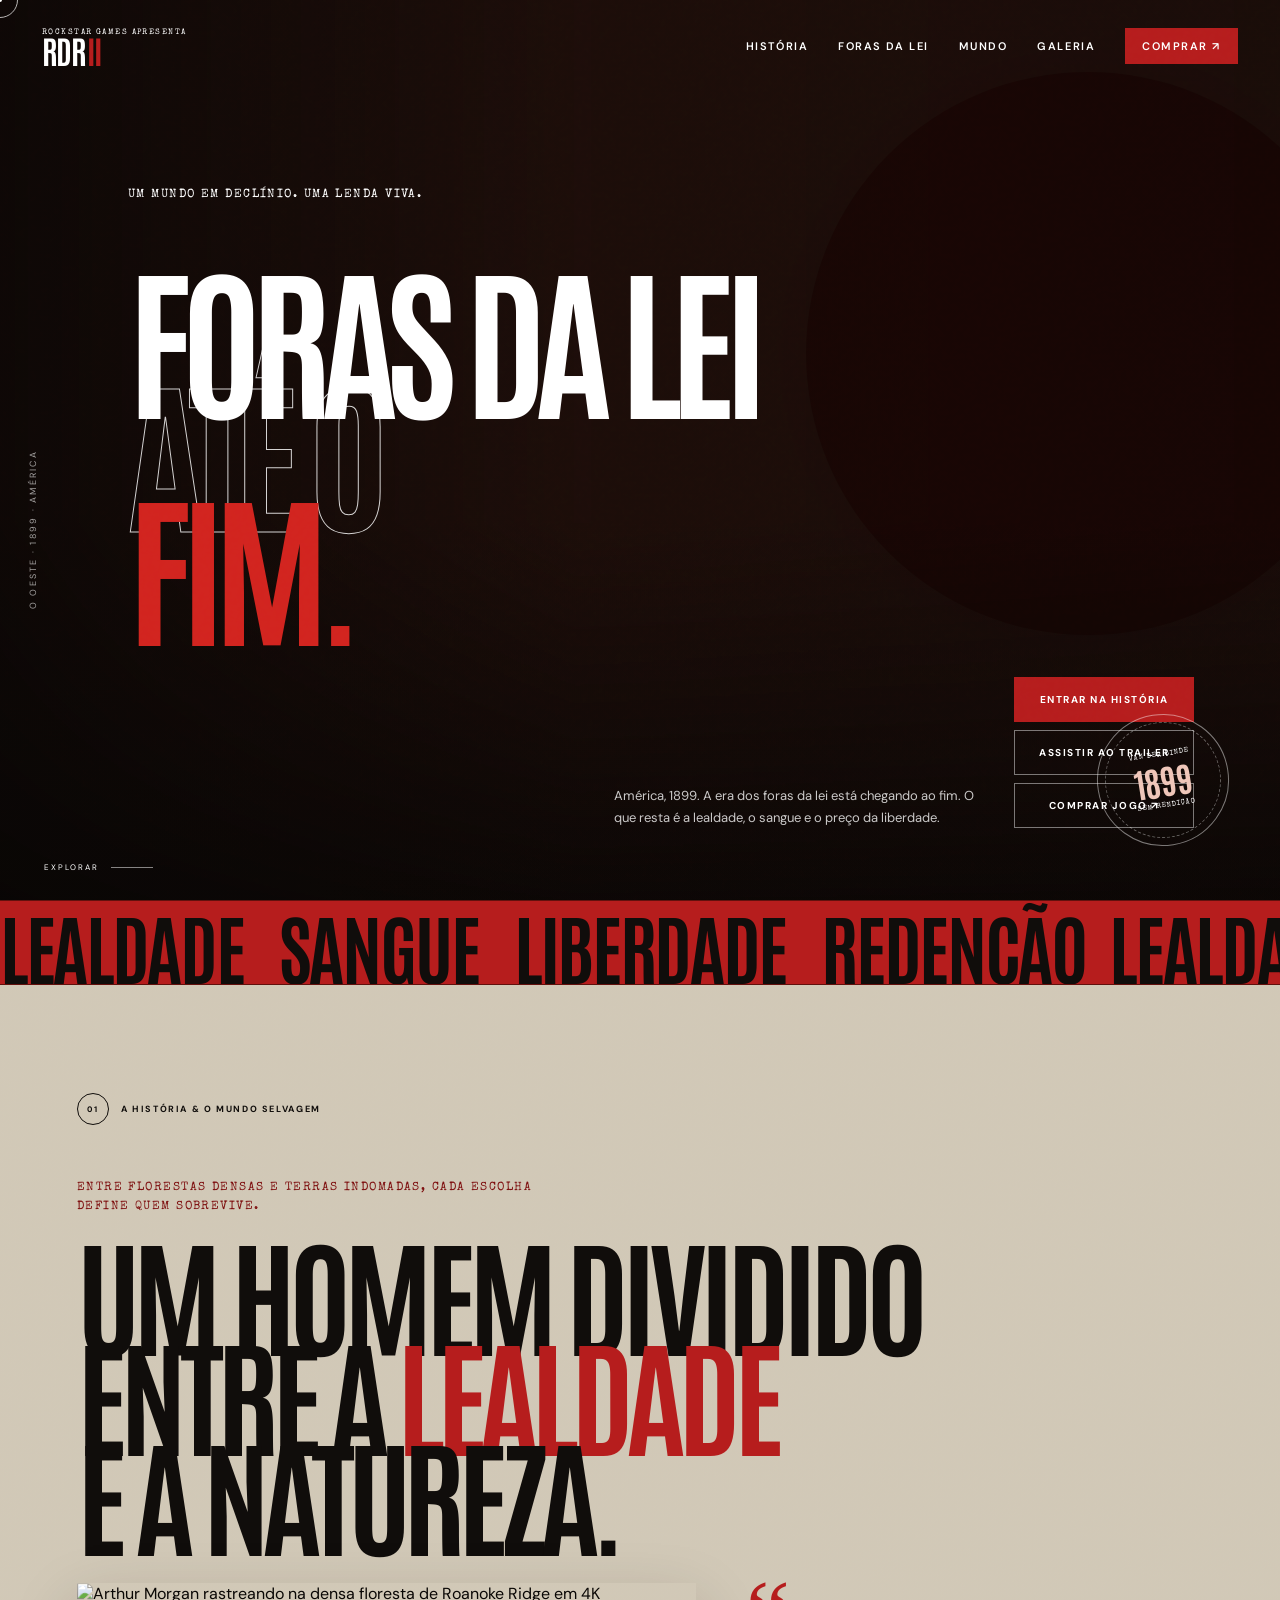
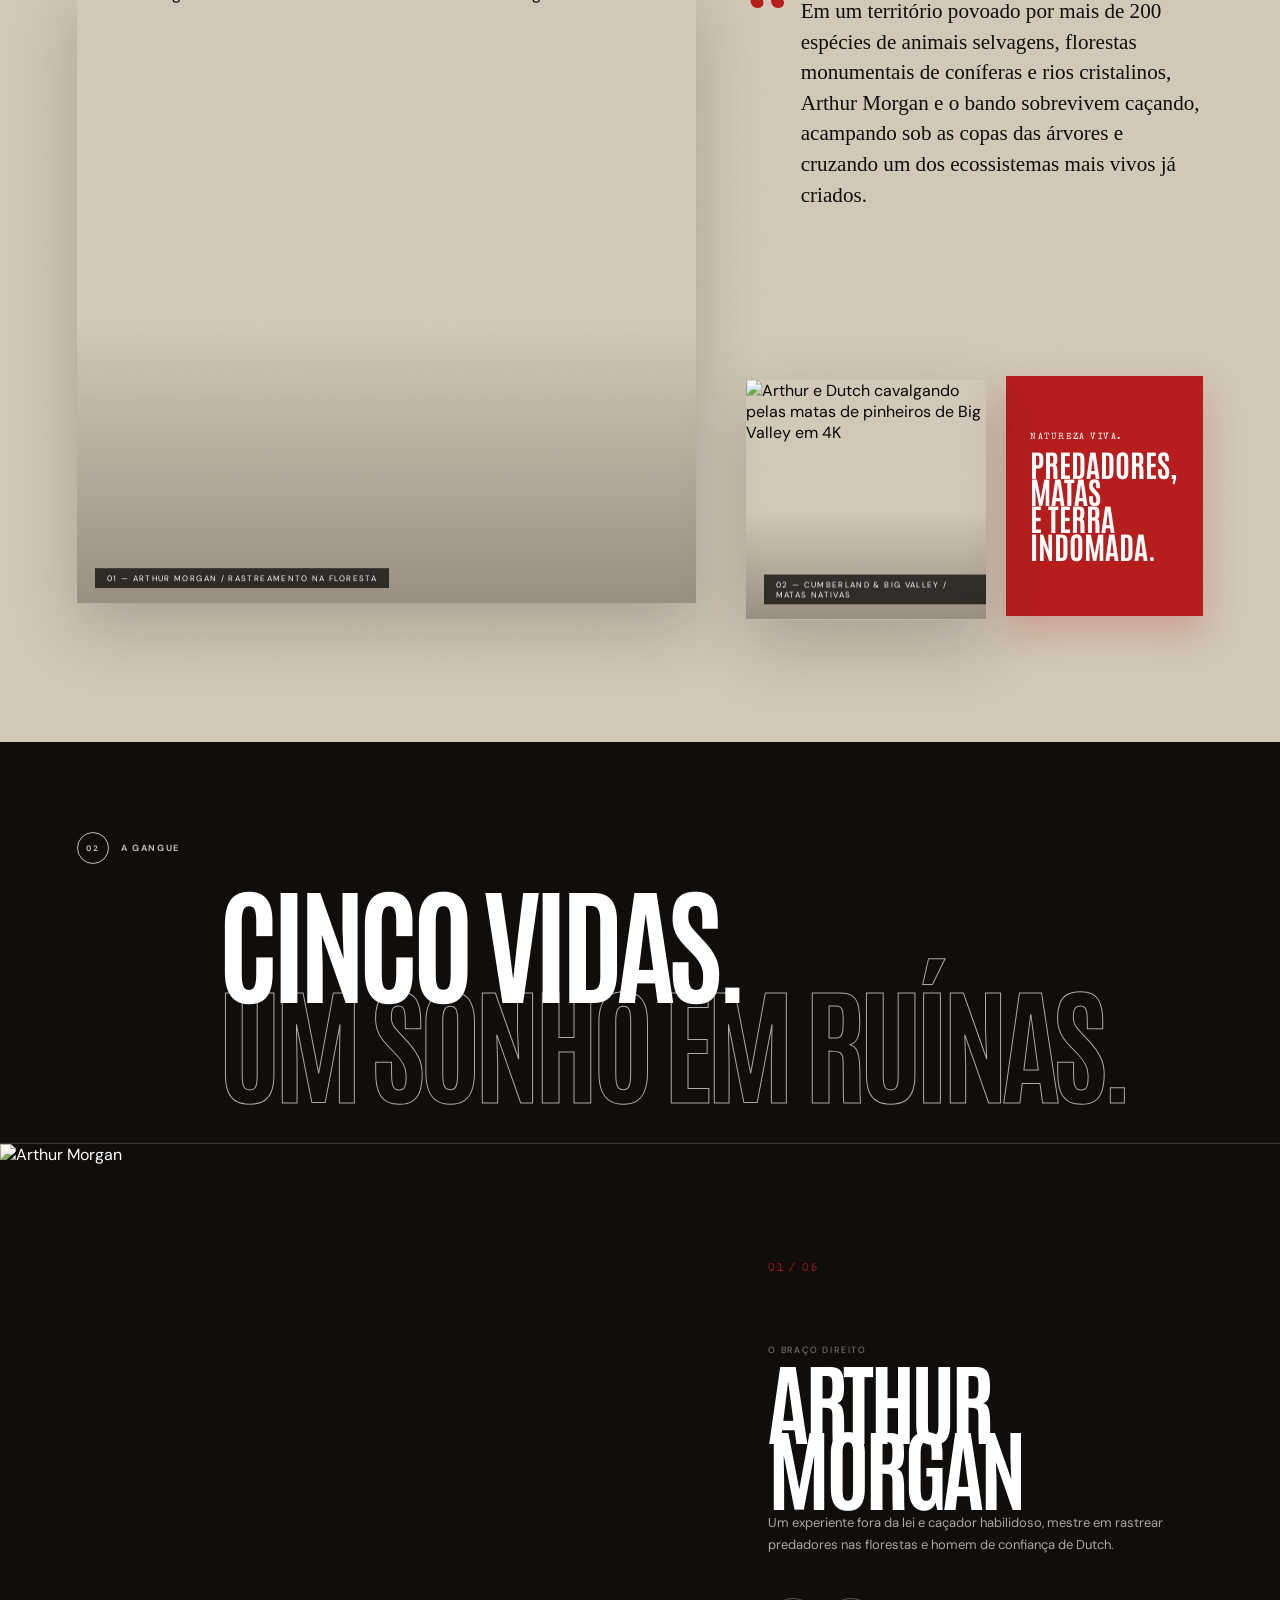
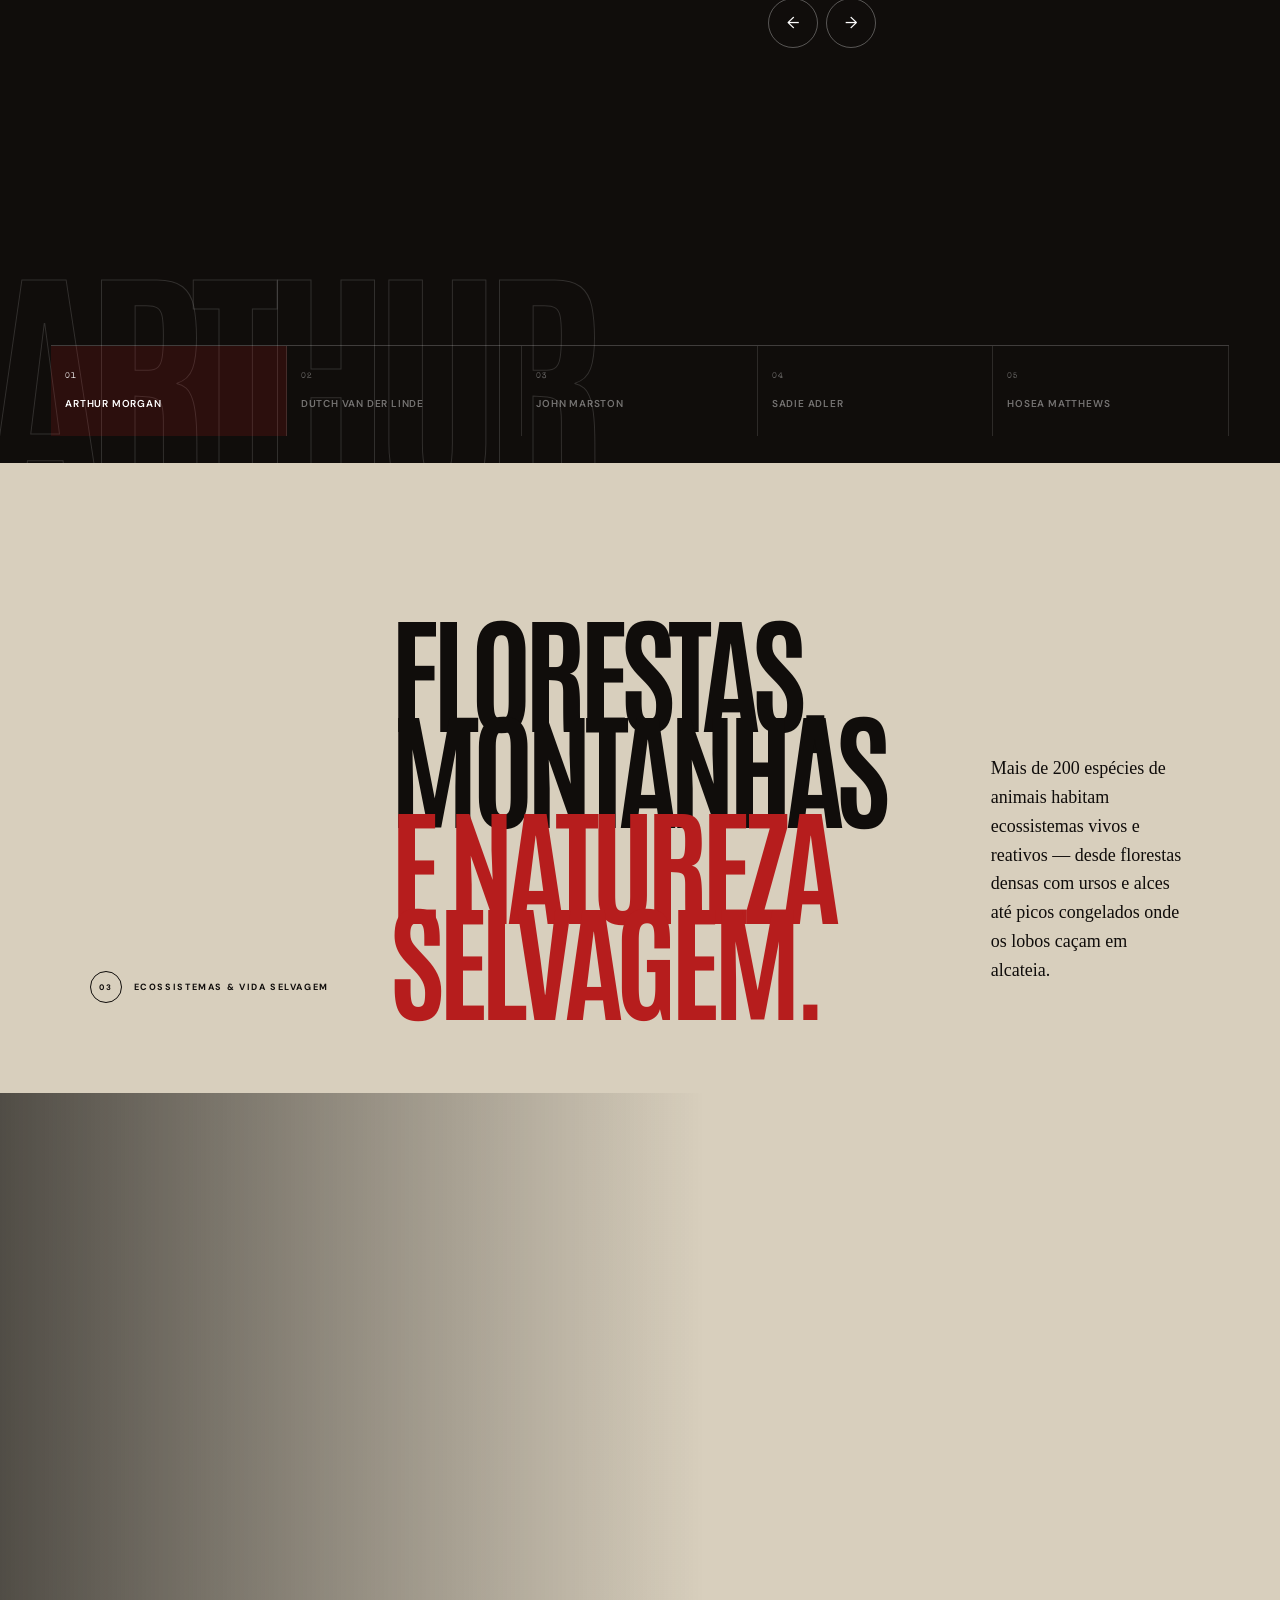
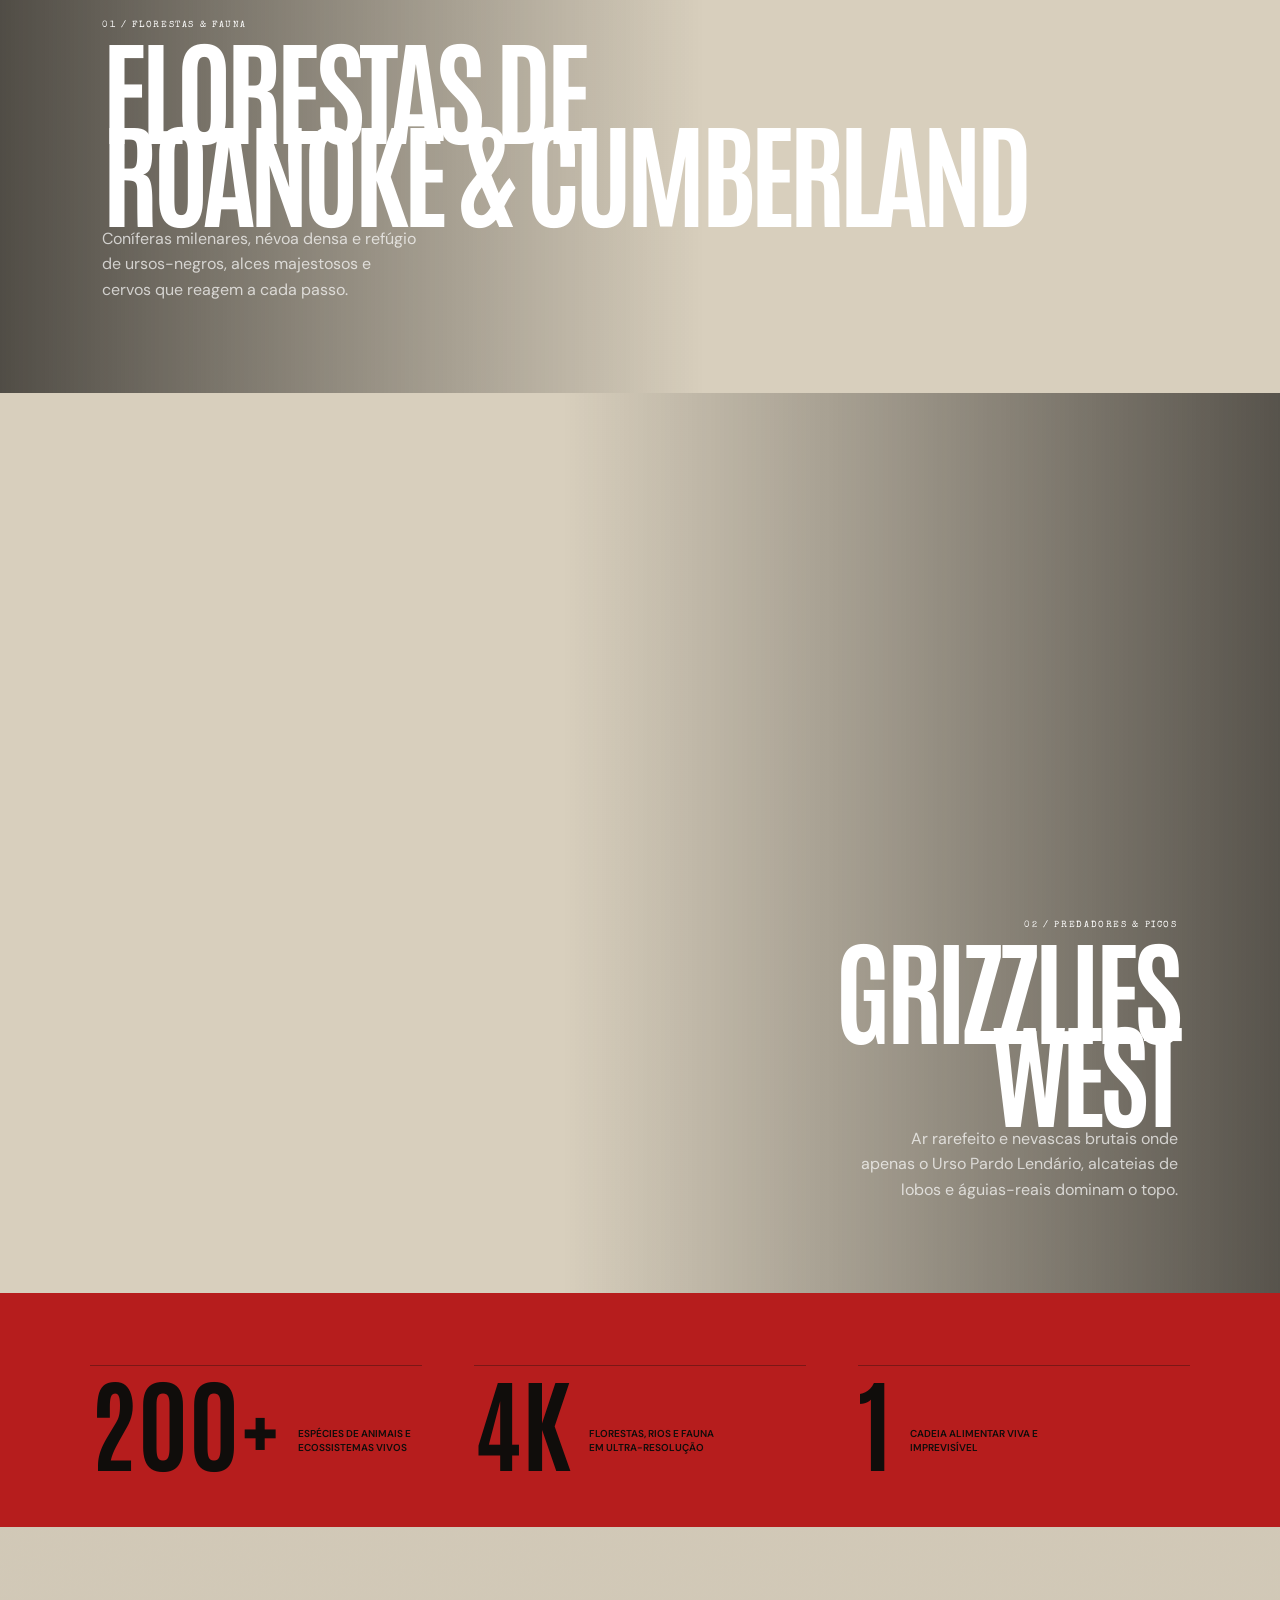
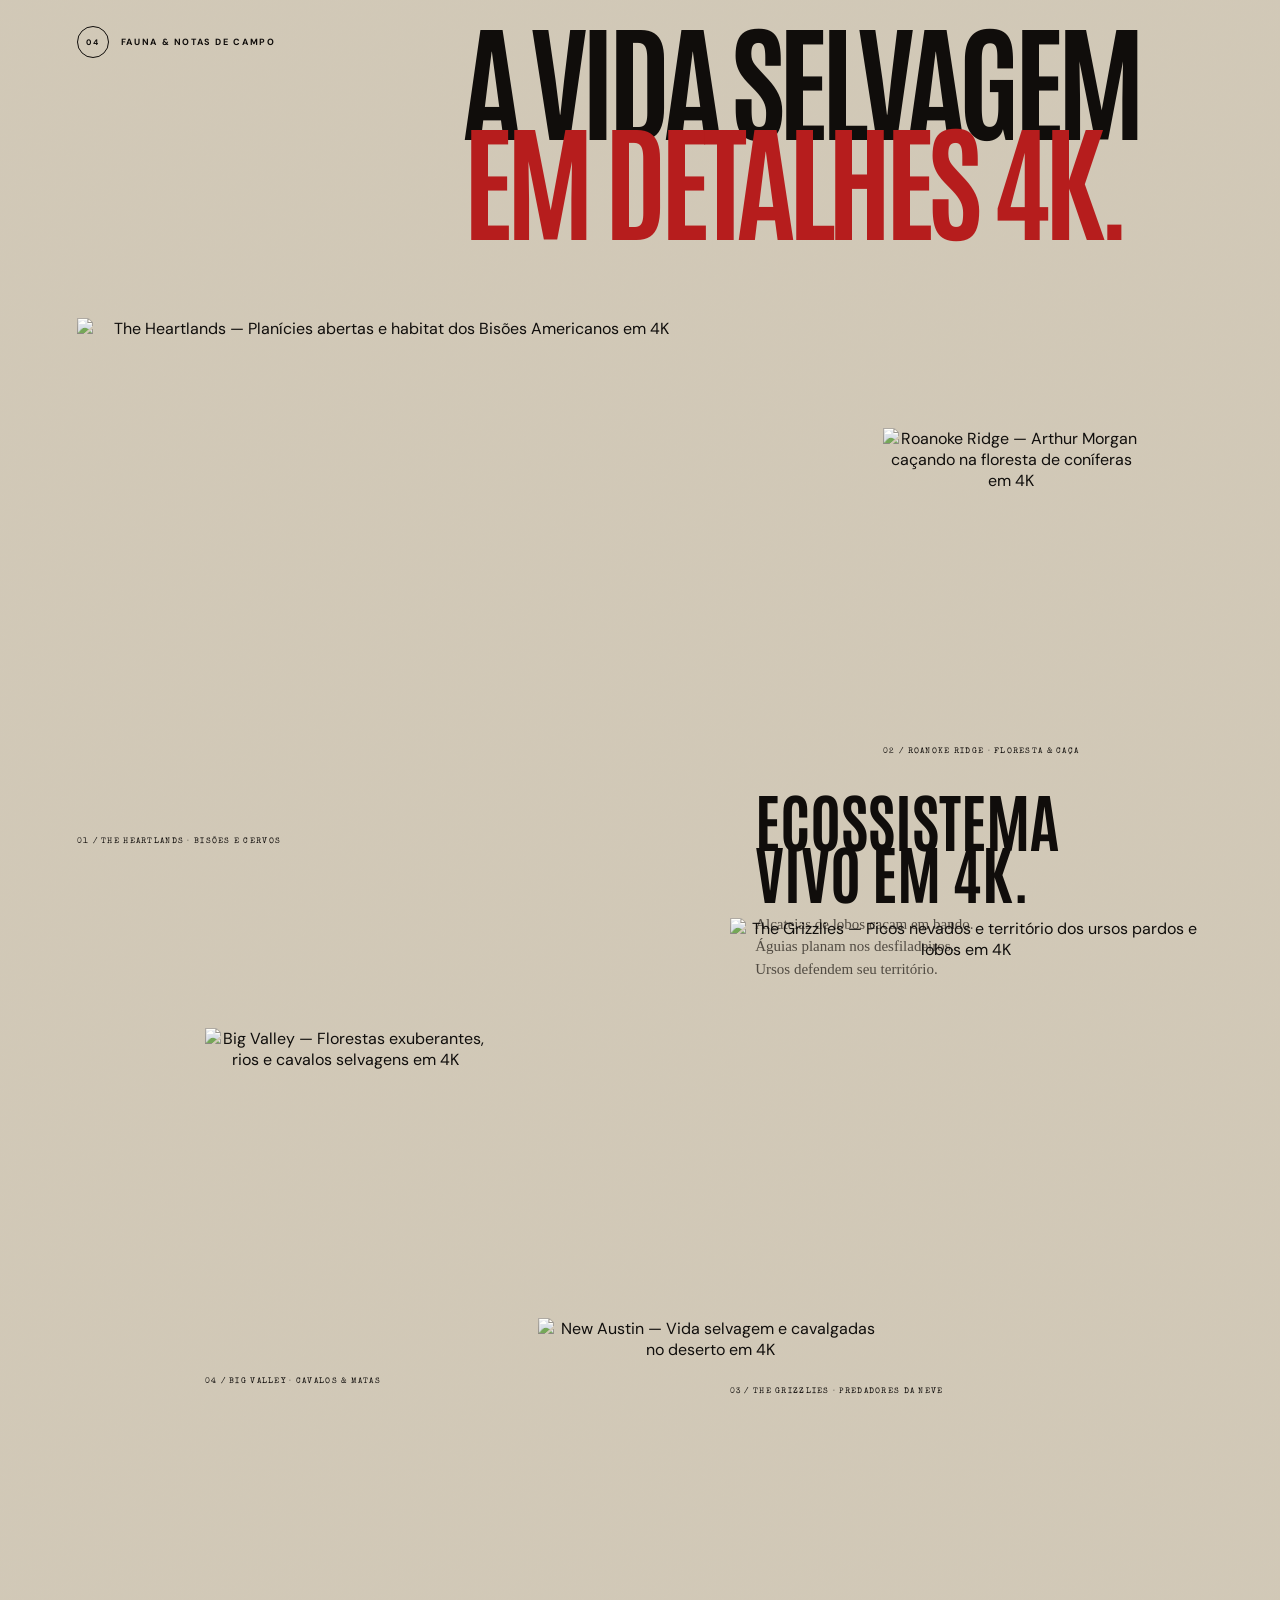
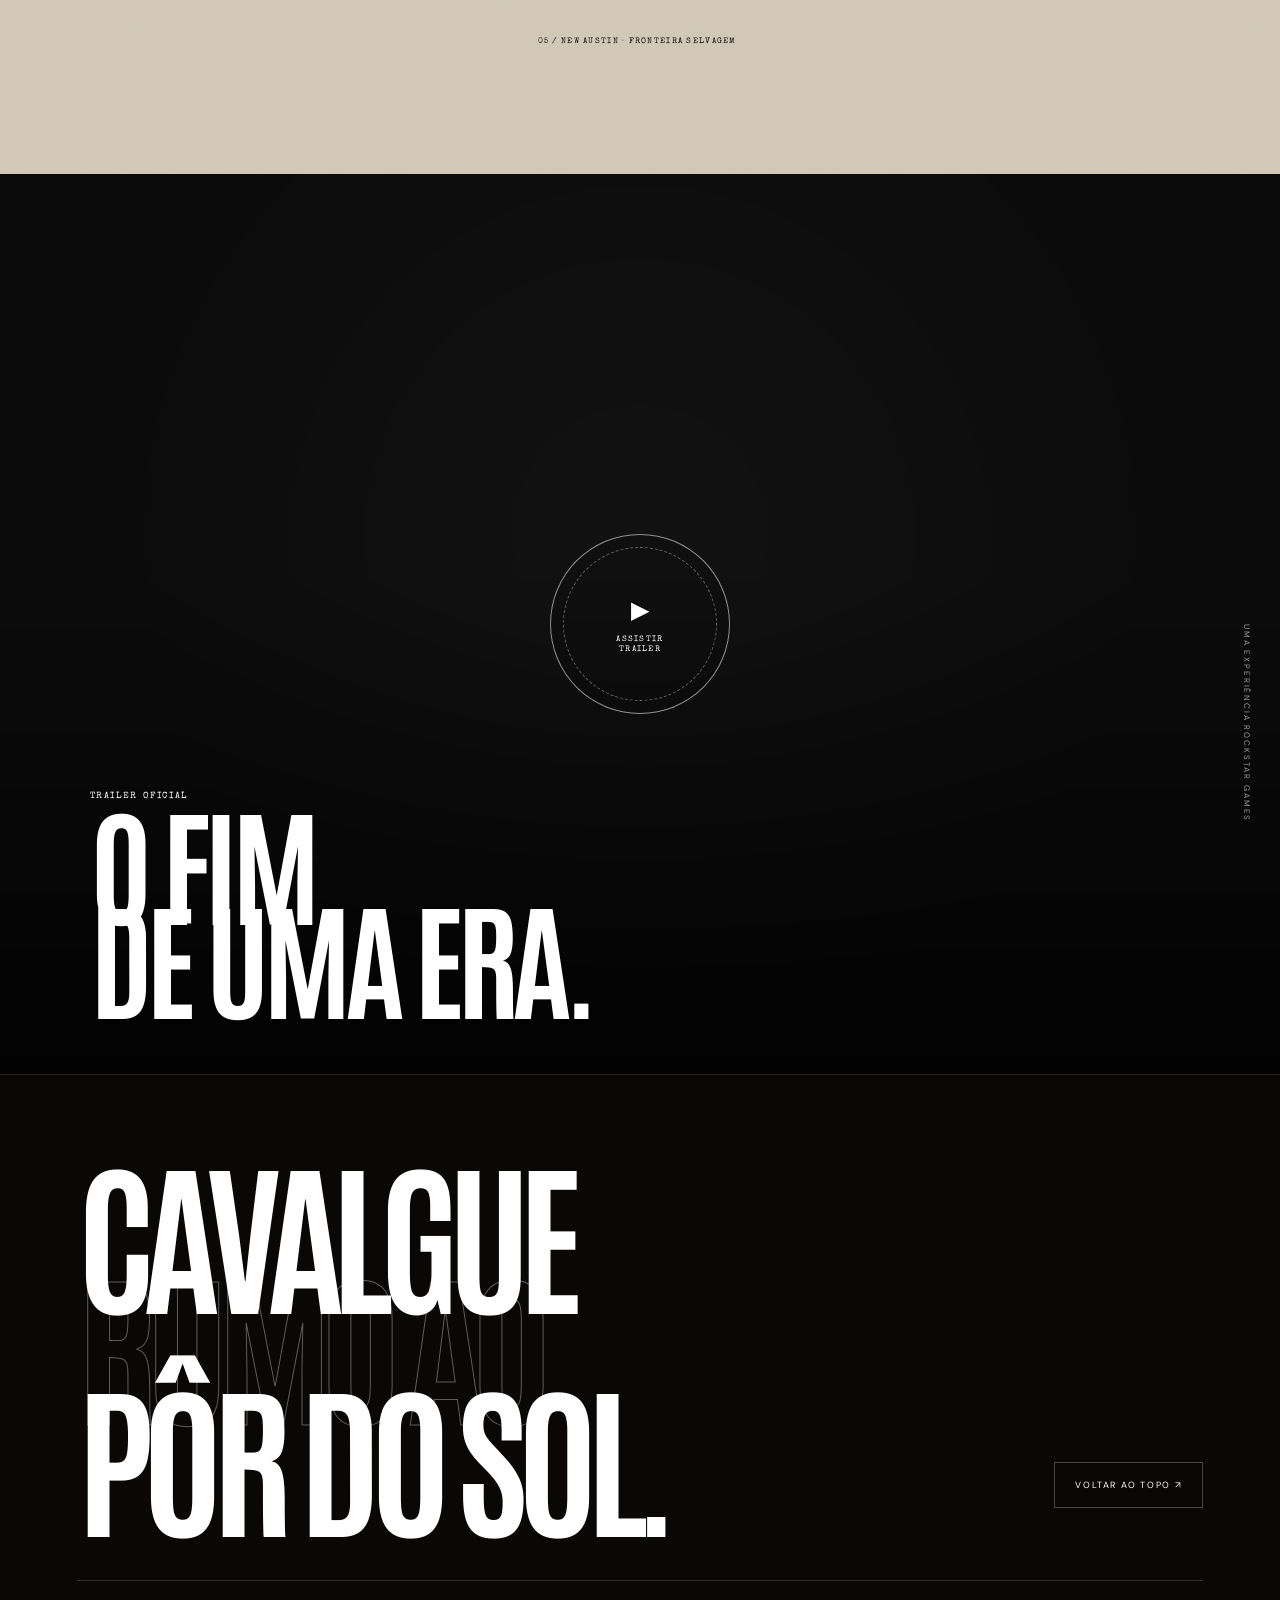
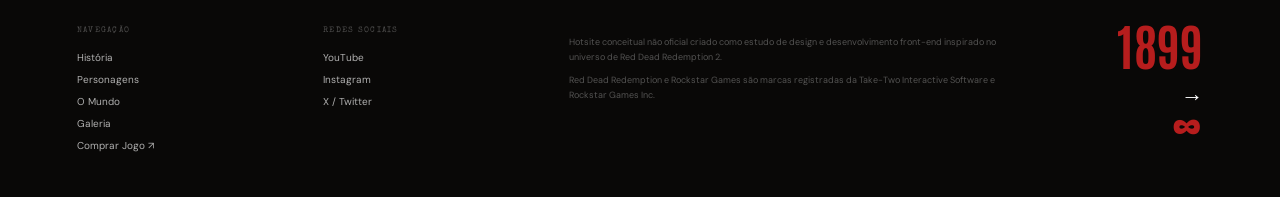
==== index.html @ e884ec9a "Adiciona site RDR2" ====
<!DOCTYPE html>
<html lang="pt-BR">
<head>
  <meta charset="UTF-8" />
  <meta name="viewport" content="width=device-width, initial-scale=1.0" />
  <meta name="theme-color" content="#100d0b" />
  <meta name="description" content="Experiência digital cinematográfica inspirada no universo épico de Red Dead Redemption 2." />
  <title>Red Dead Redemption II — Os Últimos Foras da Lei</title>
  <link rel="preconnect" href="https://fonts.googleapis.com">
  <link rel="preconnect" href="https://fonts.gstatic.com" crossorigin>
  <link href="https://fonts.googleapis.com/css2?family=Antonio:wght@400;500;600;700&family=DM+Sans:wght@400;500;600&family=Special+Elite&display=swap" rel="stylesheet">
  <link rel="stylesheet" href="style.css" />
</head>
<body>
  <div class="page-noise" aria-hidden="true"></div>
  <div class="cursor cursor--outer" aria-hidden="true"></div>
  <div class="cursor cursor--inner" aria-hidden="true"></div>

  <header class="site-header" id="top">
    <a href="#hero" class="brand" aria-label="Red Dead Redemption II">
      <span class="brand__small">ROCKSTAR GAMES APRESENTA</span>
      <strong>RDR<span>II</span></strong>
    </a>

    <nav class="site-nav" aria-label="Navegação principal">
      <a href="#story">História</a>
      <a href="#characters">Foras da Lei</a>
      <a href="#world">Mundo</a>
      <a href="#gallery">Galeria</a>
      <a href="comprar.html" target="_blank" rel="noopener noreferrer" class="nav-buy">Comprar ↗</a>
    </nav>

    <button class="menu-toggle" aria-label="Abrir menu" aria-expanded="false">
      <span></span><span></span>
    </button>
  </header>

  <main>
    <section class="hero" id="hero">
      <div class="hero__visual parallax-media" data-speed="0.12">
        <img src="https://static.wikia.nocookie.net/reddeadredemption/images/9/9c/Rdr2_rdr2_3840x2160.jpg/revision/latest" alt="Arthur Morgan a cavalo ao pôr do sol no horizonte do Oeste" />
      </div>
      <div class="hero__shade"></div>
      <div class="hero__sun" aria-hidden="true"></div>

      <div class="hero__index vertical-copy">O OESTE · 1899 · AMÉRICA</div>

      <div class="hero__content">
        <div class="eyebrow reveal">Um mundo em declínio. Uma lenda viva.</div>
        <h1 class="hero__title" aria-label="Foras da lei até o fim">
          <span class="reveal reveal-delay-1">FORAS DA LEI</span>
          <span class="outline reveal reveal-delay-2">ATÉ O</span>
          <span class="red reveal reveal-delay-3">FIM.</span>
        </h1>
        <div class="hero__bottom reveal reveal-delay-4">
          <p>América, 1899. A era dos foras da lei está chegando ao fim. O que resta é a lealdade, o sangue e o preço da liberdade.</p>
          <div class="hero__actions">
            <a class="btn btn--primary magnetic" href="#story"><span>Entrar na história</span></a>
            <button class="btn btn--ghost magnetic" data-open-trailer><span>Assistir ao trailer</span></button>
            <a class="btn btn--ghost magnetic" href="comprar.html" target="_blank" rel="noopener noreferrer"><span>Comprar jogo ↗</span></a>
          </div>
        </div>
      </div>

      <div class="hero__stamp" aria-hidden="true">
        <span>VAN DER LINDE</span>
        <strong>1899</strong>
        <span>SEM RENDIÇÃO</span>
      </div>

      <a href="#story" class="scroll-cue" aria-label="Rolar para a história">
        <span>EXPLORAR</span><i></i>
      </a>
    </section>

    <section class="manifesto">
      <div class="marquee" aria-hidden="true">
        <div class="marquee__track">
          <span>LEALDADE &nbsp; SANGUE &nbsp; LIBERDADE &nbsp; REDENÇÃO &nbsp;</span>
          <span>LEALDADE &nbsp; SANGUE &nbsp; LIBERDADE &nbsp; REDENÇÃO &nbsp;</span>
        </div>
      </div>
    </section>

    <section class="story section-paper" id="story">
      <div class="section-mark reveal">
        <span>01</span>
        <p>A HISTÓRIA & O MUNDO SELVAGEM</p>
      </div>

      <div class="story__intro">
        <p class="kicker reveal">Entre florestas densas e terras indomadas, cada escolha define quem sobrevive.</p>
        <h2 class="display reveal">UM HOMEM DIVIDIDO<br>ENTRE A <em>LEALDADE</em><br>E A NATUREZA.</h2>
      </div>

      <div class="story__grid">
        <figure class="story__image story__image--main reveal parallax-media" data-speed="0.04">
          <img src="https://static.wikia.nocookie.net/reddeadredemption/images/b/b1/RDR_2_First_Look_6.jpg/revision/latest" alt="Arthur Morgan rastreando na densa floresta de Roanoke Ridge em 4K" />
          <figcaption>01 — Arthur Morgan / Rastreamento na Floresta</figcaption>
        </figure>

        <div class="story__details">
          <div class="story__copy reveal">
            <span class="quote-mark">“</span>
            <p>Em um território povoado por mais de 200 espécies de animais selvagens, florestas monumentais de coníferas e rios cristalinos, Arthur Morgan e o bando sobrevivem caçando, acampando sob as copas das árvores e cruzando um dos ecossistemas mais vivos já criados.</p>
          </div>

          <div class="story__secondary-row">
            <figure class="story__image story__image--secondary reveal parallax-media" data-speed="-0.03">
              <img src="https://static.wikia.nocookie.net/reddeadredemption/images/8/89/RDR_2_First_Look_29.jpg/revision/latest" alt="Arthur e Dutch cavalgando pelas matas de pinheiros de Big Valley em 4K" />
              <figcaption>02 — Cumberland & Big Valley / Matas Nativas</figcaption>
            </figure>

            <div class="story__pullquote reveal">
              <span>NATUREZA VIVA.</span>
              <strong>PREDADORES, MATAS<br>E TERRA INDOMADA.</strong>
            </div>
          </div>
        </div>
      </div>
    </section>

    <section class="characters" id="characters">
      <div class="characters__head">
        <div class="section-mark section-mark--dark reveal">
          <span>02</span><p>A GANGUE</p>
        </div>
        <h2 class="display display--light reveal">CINCO VIDAS.<br><span>UM SONHO EM RUÍNAS.</span></h2>
      </div>

      <div class="character-stage">
        <div class="character-stage__image-wrap">
          <img class="character-stage__image" id="characterImage" src="https://preview.redd.it/arthur-morgan-a-great-man-v0-6tqoe6we3c7f1.jpeg?auto=webp&s=49299ceebd0dd8a818bf974b7951dc3eda45442b" alt="Arthur Morgan" />
          <div class="character-stage__wash"></div>
          <span class="character-stage__ghost" id="characterGhost">ARTHUR</span>
        </div>

        <div class="character-stage__info">
          <span class="character-stage__number" id="characterNumber">01 / 05</span>
          <p class="character-stage__role" id="characterRole">O BRAÇO DIREITO</p>
          <h3 id="characterName">Arthur<br>Morgan</h3>
          <p id="characterDescription">Um experiente fora da lei e caçador habilidoso, mestre em rastrear predadores nas florestas e homem de confiança de Dutch.</p>
          <div class="character-stage__controls">
            <button class="round-control" id="charPrev" aria-label="Personagem anterior">←</button>
            <button class="round-control" id="charNext" aria-label="Próximo personagem">→</button>
          </div>
        </div>

        <div class="character-list" role="tablist" aria-label="Personagens da gangue">
          <button class="active" data-character="0"><span>01</span> Arthur Morgan</button>
          <button data-character="1"><span>02</span> Dutch van der Linde</button>
          <button data-character="2"><span>03</span> John Marston</button>
          <button data-character="3"><span>04</span> Sadie Adler</button>
          <button data-character="4"><span>05</span> Hosea Matthews</button>
        </div>
      </div>
    </section>

    <section class="world" id="world">
      <div class="world__intro">
        <div class="section-mark reveal"><span>03</span><p>ECOSSISTEMAS & VIDA SELVAGEM</p></div>
        <h2 class="world__title reveal">FLORESTAS, MONTANHAS<br><span>E NATUREZA SELVAGEM.</span></h2>
        <p class="world__lead reveal">Mais de 200 espécies de animais habitam ecossistemas vivos e reativos — desde florestas densas com ursos e alces até picos congelados onde os lobos caçam em alcateia.</p>
      </div>

      <article class="world-panel world-panel--forest">
        <div class="world-panel__media parallax-media" data-speed="0.06">
          <img src="https://static.wikia.nocookie.net/reddeadredemption/images/2/2e/Roanoke_Ridge_Panoramic_View.jpg/revision/latest" alt="Vista panorâmica da floresta densa de Roanoke Ridge em 4K" />
        </div>
        <div class="world-panel__copy reveal">
          <span>01 / FLORESTAS & FAUNA</span>
          <h3>Florestas de<br>Roanoke & Cumberland</h3>
          <p>Coníferas milenares, névoa densa e refúgio de ursos-negros, alces majestosos e cervos que reagem a cada passo.</p>
        </div>
      </article>

      <article class="world-panel world-panel--desert">
        <div class="world-panel__media parallax-media" data-speed="0.08">
          <img src="https://static.wikia.nocookie.net/reddeadredemption/images/f/fc/RDR_2_October_26_Delay_Screenshot_4.jpg/revision/latest" alt="Arthur Morgan nas montanhas congeladas de Grizzlies West em 4K" />
        </div>
        <div class="world-panel__copy world-panel__copy--right reveal">
          <span>02 / PREDADORES & PICOS</span>
          <h3>Grizzlies<br>West</h3>
          <p>Ar rarefeito e nevascas brutais onde apenas o Urso Pardo Lendário, alcateias de lobos e águias-reais dominam o topo.</p>
        </div>
      </article>

      <div class="world-stats">
        <div class="reveal"><strong>200+</strong><span>Espécies de animais e ecossistemas vivos</span></div>
        <div class="reveal"><strong>4K</strong><span>Florestas, rios e fauna em ultra-resolução</span></div>
        <div class="reveal"><strong>1</strong><span>Cadeia alimentar viva e imprevisível</span></div>
      </div>
    </section>

    <section class="gallery section-paper" id="gallery">
      <div class="gallery__head">
        <div class="section-mark reveal"><span>04</span><p>FAUNA & NOTAS DE CAMPO</p></div>
        <h2 class="display reveal">A VIDA SELVAGEM<br><em>EM DETALHES 4K.</em></h2>
      </div>

      <div class="editorial-gallery">
        <button class="gallery-shot shot-a reveal" data-gallery="0">
          <img src="https://static.wikia.nocookie.net/reddeadredemption/images/3/36/RDR_2_October_26_Delay_Screenshot_1.jpg/revision/latest" alt="The Heartlands — Planícies abertas e habitat dos Bisões Americanos em 4K">
          <span>01 / THE HEARTLANDS · BISÕES E CERVOS</span>
        </button>
        <button class="gallery-shot shot-b reveal" data-gallery="1">
          <img src="https://static.wikia.nocookie.net/reddeadredemption/images/b/b1/RDR_2_First_Look_6.jpg/revision/latest" alt="Roanoke Ridge — Arthur Morgan caçando na floresta de coníferas em 4K">
          <span>02 / ROANOKE RIDGE · FLORESTA & CAÇA</span>
        </button>
        <div class="gallery-note reveal">
          <strong>ECOSSISTEMA<br>VIVO EM 4K.</strong>
          <p>Alcateias de lobos caçam em bando.<br>Águias planam nos desfiladeiros.<br>Ursos defendem seu território.</p>
        </div>
        <button class="gallery-shot shot-c reveal" data-gallery="2">
          <img src="https://static.wikia.nocookie.net/reddeadredemption/images/f/fc/RDR_2_October_26_Delay_Screenshot_4.jpg/revision/latest" alt="The Grizzlies — Picos nevados e território dos ursos pardos e lobos em 4K">
          <span>03 / THE GRIZZLIES · PREDADORES DA NEVE</span>
        </button>
        <button class="gallery-shot shot-d reveal" data-gallery="3">
          <img src="https://static.wikia.nocookie.net/reddeadredemption/images/8/89/RDR_2_First_Look_29.jpg/revision/latest" alt="Big Valley — Florestas exuberantes, rios e cavalos selvagens em 4K">
          <span>04 / BIG VALLEY · CAVALOS & MATAS</span>
        </button>
        <button class="gallery-shot shot-e reveal" data-gallery="4">
          <img src="https://static.wikia.nocookie.net/reddeadredemption/images/3/3b/RDR_2_First_Look_8.jpg/revision/latest" alt="New Austin — Vida selvagem e cavalgadas no deserto em 4K">
          <span>05 / NEW AUSTIN · FRONTEIRA SELVAGEM</span>
        </button>
      </div>
    </section>

    <section class="trailer" id="trailer">
      <img class="trailer__bg parallax-media" data-speed="0.08" src="https://media.rockstargames.com/rockstargames-newsite/uploads/f924a7858cf5bbf0cb990f252a2fa8efb7919bec.jpg" alt="Gangue Van der Linde cavalgando junta ao pôr do sol" />
      <div class="trailer__overlay"></div>
      <div class="trailer__copy reveal">
        <span>TRAILER OFICIAL</span>
        <h2>O FIM<br>DE UMA ERA.</h2>
      </div>
      <button class="play-button magnetic" data-open-trailer aria-label="Reproduzir trailer oficial">
        <span class="play-button__icon">▶</span>
        <span class="play-button__text">ASSISTIR<br>TRAILER</span>
      </button>
      <div class="trailer__edge-text">UMA EXPERIÊNCIA ROCKSTAR GAMES</div>
    </section>
  </main>

  <footer class="footer">
    <div class="footer__top">
      <h2>CAVALGUE<br><span>RUMO AO</span><br>PÔR DO SOL.</h2>
      <a href="#hero" class="back-top magnetic">VOLTAR AO TOPO ↗</a>
    </div>

    <div class="footer__bottom">
      <div>
        <span class="footer__label">NAVEGAÇÃO</span>
        <a href="#story">História</a>
        <a href="#characters">Personagens</a>
        <a href="#world">O Mundo</a>
        <a href="#gallery">Galeria</a>
        <a href="comprar.html" target="_blank" rel="noopener noreferrer">Comprar Jogo ↗</a>
      </div>
      <div>
        <span class="footer__label">REDES SOCIAIS</span>
        <a href="https://www.youtube.com/rockstargames" target="_blank" rel="noopener noreferrer">YouTube</a>
        <a href="https://www.instagram.com/rockstargames" target="_blank" rel="noopener noreferrer">Instagram</a>
        <a href="https://twitter.com/rockstargames" target="_blank" rel="noopener noreferrer">X / Twitter</a>
      </div>
      <div class="footer__legal">
        <p>Hotsite conceitual não oficial criado como estudo de design e desenvolvimento front-end inspirado no universo de Red Dead Redemption 2.</p>
        <p>Red Dead Redemption e Rockstar Games são marcas registradas da Take-Two Interactive Software e Rockstar Games Inc.</p>
      </div>
      <div class="footer__year">1899<br><span>→</span><br>∞</div>
    </div>
  </footer>

  <div class="lightbox" id="lightbox" aria-hidden="true">
    <button class="modal-close" data-close-lightbox aria-label="Fechar galeria">×</button>
    <button class="lightbox__nav lightbox__nav--prev" data-lightbox-prev aria-label="Imagem anterior">←</button>
    <figure>
      <img id="lightboxImage" src="" alt="">
      <figcaption id="lightboxCaption"></figcaption>
    </figure>
    <button class="lightbox__nav lightbox__nav--next" data-lightbox-next aria-label="Próxima imagem">→</button>
  </div>

  <div class="video-modal" id="videoModal" aria-hidden="true">
    <button class="modal-close" data-close-trailer aria-label="Fechar trailer">×</button>
    <div class="video-modal__frame">
      <iframe
        id="trailerFrame"
        src=""
        title="Trailer oficial de Red Dead Redemption 2"
        allow="accelerometer; autoplay; clipboard-write; encrypted-media; gyroscope; picture-in-picture"
        allowfullscreen></iframe>
    </div>
  </div>

  <script src="script.js"></script>
</body>
</html>
---- style.css ----
/* =========================================================
   RED DEAD REDEMPTION II — CONCEPT HOTSITE
   Pure CSS / editorial western art direction
   ========================================================= */

:root {
  --ink: #100d0b;
  --ink-soft: #1b1714;
  --paper: #d8cfbd;
  --paper-dark: #b9ae98;
  --red: #b61d1d;
  --red-dark: #7f1111;
  --cream: #efe7d6;
  --muted: #877f72;
  --line: rgba(16, 13, 11, .22);
  --line-light: rgba(255,255,255,.18);
  --display: "Antonio", Impact, sans-serif;
  --body: "DM Sans", Arial, sans-serif;
  --typewriter: "Special Elite", monospace;
  --ease: cubic-bezier(.2,.75,.2,1);
  --header-h: 92px;
}

* { box-sizing: border-box; }

html {
  scroll-behavior: smooth;
  background: var(--ink);
}

body {
  margin: 0;
  color: var(--ink);
  font-family: var(--body);
  background: var(--ink);
  overflow-x: hidden;
  cursor: none;
}

body.modal-open { overflow: hidden; }

a, button { cursor: none; }

img {
  display: block;
  width: 100%;
  height: 100%;
  object-fit: cover;
}

button, input, select {
  font: inherit;
}

button {
  border: 0;
  color: inherit;
}

::selection {
  color: var(--cream);
  background: var(--red);
}

.page-noise {
  position: fixed;
  inset: 0;
  z-index: 9990;
  opacity: .075;
  pointer-events: none;
  background-image:
    url("data:image/svg+xml,%3Csvg viewBox='0 0 180 180' xmlns='http://www.w3.org/2000/svg'%3E%3Cfilter id='n'%3E%3CfeTurbulence type='fractalNoise' baseFrequency='.9' numOctaves='4' stitchTiles='stitch'/%3E%3C/filter%3E%3Crect width='100%25' height='100%25' filter='url(%23n)' opacity='.55'/%3E%3C/svg%3E");
  mix-blend-mode: soft-light;
}

.cursor {
  position: fixed;
  top: 0;
  left: 0;
  pointer-events: none;
  z-index: 10000;
  border-radius: 50%;
  transform: translate(-50%, -50%);
}
.cursor--outer {
  width: 36px;
  height: 36px;
  border: 1px solid rgba(255,255,255,.7);
  transition: width .25s, height .25s, background .25s, border-color .25s;
}
.cursor--inner {
  width: 4px;
  height: 4px;
  background: #fff;
}
.cursor--outer.is-hovering {
  width: 58px;
  height: 58px;
  border-color: var(--red);
  background: rgba(182,29,29,.12);
}

.site-header {
  position: fixed;
  inset: 0 0 auto 0;
  z-index: 100;
  height: var(--header-h);
  padding: 22px 42px;
  display: flex;
  align-items: center;
  justify-content: space-between;
  color: white;
  transition: background .4s, height .4s, padding .4s, transform .4s;
}
.site-header.is-scrolled {
  height: 72px;
  padding-top: 14px;
  padding-bottom: 14px;
  background: rgba(15,12,10,.88);
  backdrop-filter: blur(14px);
  border-bottom: 1px solid rgba(255,255,255,.09);
}
.site-header.is-hidden { transform: translateY(-110%); }

.brand {
  color: inherit;
  text-decoration: none;
  display: inline-grid;
  gap: 1px;
  line-height: .85;
}
.brand__small {
  font-family: var(--typewriter);
  font-size: 8px;
  letter-spacing: .18em;
}
.brand strong {
  font-family: var(--display);
  font-size: 32px;
  letter-spacing: -.03em;
}
.brand strong span { color: var(--red); margin-left: 2px; }

.site-nav {
  display: flex;
  align-items: center;
  gap: 30px;
}
.site-nav a {
  position: relative;
  color: inherit;
  text-decoration: none;
  font-size: 11px;
  font-weight: 600;
  letter-spacing: .14em;
  text-transform: uppercase;
}
.site-nav a::after {
  content: "";
  position: absolute;
  left: 0;
  right: 100%;
  bottom: -7px;
  height: 1px;
  background: currentColor;
  transition: right .3s var(--ease);
}
.site-nav a:hover::after { right: 0; }
.site-nav .nav-buy {
  padding: 11px 17px;
  color: white;
  background: var(--red);
}
.site-nav .nav-buy::after { display: none; }

.menu-toggle { display: none; }

.hero {
  position: relative;
  min-height: 100svh;
  color: white;
  overflow: hidden;
  background: #24110c;
}
.hero__visual {
  position: absolute;
  inset: -8%;
}
.hero__visual img {
  filter: sepia(.35) saturate(.85) contrast(1.16);
  transform: scale(1.04);
}
.hero__shade {
  position: absolute;
  inset: 0;
  background:
    linear-gradient(90deg, rgba(8,6,5,.78) 0%, rgba(8,6,5,.25) 45%, rgba(8,6,5,.34) 100%),
    linear-gradient(0deg, rgba(8,6,5,.78) 0%, transparent 42%);
}
.hero__sun {
  position: absolute;
  width: min(44vw, 760px);
  aspect-ratio: 1;
  right: -7vw;
  top: 8vh;
  border-radius: 50%;
  background: rgba(205,48,34,.66);
  mix-blend-mode: multiply;
  box-shadow: 0 0 150px rgba(196, 43, 28, .26);
}
.hero__content {
  position: relative;
  z-index: 3;
  min-height: 100svh;
  padding: 21vh 7vw 8vh 10vw;
  display: flex;
  flex-direction: column;
  justify-content: space-between;
}
.eyebrow,
.kicker {
  font-family: var(--typewriter);
  text-transform: uppercase;
  letter-spacing: .12em;
  font-size: 12px;
}
.hero__title {
  margin: 2vh 0 0;
  width: min-content;
  font-family: var(--display);
  font-size: clamp(96px, 13vw, 235px);
  font-weight: 700;
  line-height: .68;
  letter-spacing: -.065em;
  text-transform: uppercase;
}
.hero__title span { display: block; white-space: nowrap; }
.hero__title .outline {
  color: transparent;
  -webkit-text-stroke: 1px rgba(255,255,255,.82);
  transform: translateX(7vw);
}
.hero__title .red { color: #d2241f; transform: translateX(2.5vw); }
.hero__bottom {
  width: min(650px, 56vw);
  margin-left: 38vw;
  display: flex;
  align-items: end;
  gap: 40px;
}
.hero__bottom p {
  margin: 0;
  max-width: 360px;
  color: rgba(255,255,255,.78);
  line-height: 1.65;
  font-size: 13px;
}
.hero__actions {
  flex-shrink: 0;
  display: flex;
  flex-direction: column;
  gap: 8px;
}
.btn {
  min-width: 180px;
  padding: 15px 19px;
  border: 1px solid rgba(255,255,255,.45);
  background: transparent;
  color: #fff;
  text-decoration: none;
  text-align: center;
  font-size: 10px;
  font-weight: 700;
  letter-spacing: .15em;
  text-transform: uppercase;
  overflow: hidden;
  position: relative;
}
.btn::before {
  content: "";
  position: absolute;
  inset: 0;
  background: white;
  transform: translateY(102%);
  transition: transform .35s var(--ease);
}
.btn:hover::before { transform: translateY(0); }
.btn:hover span { color: var(--ink); position: relative; z-index: 2; }
.btn--primary {
  border-color: var(--red);
  background: var(--red);
}
.btn--primary::before { background: #fff; }
.hero__index {
  position: absolute;
  z-index: 4;
  left: 27px;
  top: 50%;
}
.vertical-copy {
  writing-mode: vertical-rl;
  transform: rotate(180deg);
  font-size: 9px;
  letter-spacing: .25em;
  color: rgba(255,255,255,.62);
}
.hero__stamp {
  position: absolute;
  z-index: 3;
  right: 4vw;
  bottom: 6vh;
  width: 132px;
  aspect-ratio: 1;
  border: 1px solid rgba(255,255,255,.45);
  border-radius: 50%;
  display: grid;
  place-content: center;
  text-align: center;
  transform: rotate(-9deg);
  font-family: var(--typewriter);
}
.hero__stamp::before {
  content:"";
  position:absolute;
  inset: 7px;
  border: 1px dashed rgba(255,255,255,.34);
  border-radius: inherit;
}
.hero__stamp span { font-size: 7px; letter-spacing: .15em; }
.hero__stamp strong { font-family: var(--display); font-size: 34px; color: #efc6b9; }

.scroll-cue {
  position: absolute;
  z-index: 4;
  bottom: 28px;
  left: 44px;
  color: white;
  text-decoration: none;
  display: flex;
  align-items: center;
  gap: 12px;
  font-size: 8px;
  letter-spacing: .25em;
}
.scroll-cue i { width: 42px; height: 1px; background: rgba(255,255,255,.5); position: relative; overflow: hidden; }
.scroll-cue i::after {
  content:"";
  position:absolute;
  inset:0;
  background:white;
  transform:translateX(-100%);
  animation: scrollLine 2s infinite;
}
@keyframes scrollLine { 50%,100% { transform: translateX(100%); } }

.manifesto {
  overflow: hidden;
  padding: 10px 0 4px;
  background: var(--red);
  color: var(--ink);
  border-block: 1px solid #62100d;
}
.marquee__track {
  display: flex;
  width: max-content;
  animation: marquee 24s linear infinite;
}
.marquee span {
  font-family: var(--display);
  font-weight: 700;
  font-size: clamp(48px, 6vw, 100px);
  line-height: .9;
  letter-spacing: -.03em;
  white-space: nowrap;
}
@keyframes marquee { to { transform: translateX(-50%); } }

.section-paper {
  position: relative;
  background:
    linear-gradient(rgba(216,207,189,.965),rgba(216,207,189,.965)),
    url("data:image/svg+xml,%3Csvg xmlns='http://www.w3.org/2000/svg' width='140' height='140'%3E%3Cfilter id='f'%3E%3CfeTurbulence baseFrequency='.85' numOctaves='3'/%3E%3C/filter%3E%3Crect width='100%25' height='100%25' filter='url(%23f)' opacity='.16'/%3E%3C/svg%3E");
}

.section-mark {
  display: flex;
  align-items: center;
  gap: 12px;
  color: var(--ink);
  font-size: 9px;
  font-weight: 700;
  letter-spacing: .18em;
}
.section-mark span {
  display: grid;
  place-content: center;
  width: 32px;
  height: 32px;
  border: 1px solid currentColor;
  border-radius: 50%;
  font-size: 8px;
}
.section-mark p { margin: 0; }
.section-mark--dark { color: rgba(255,255,255,.72); }

.story {
  padding: 12vh 6vw 14vh;
  overflow: hidden;
}
.story__intro {
  margin: 6vh 0 6vh;
  max-width: 1200px;
}
.story__intro .kicker {
  max-width: 480px;
  margin-bottom: 20px;
  line-height: 1.6;
  color: var(--red-dark);
}
.display {
  margin: 25px 0 0;
  font-family: var(--display);
  font-size: clamp(74px, 10vw, 175px);
  line-height: .78;
  letter-spacing: -.055em;
  text-transform: uppercase;
}
.display em { color: var(--red); font-style: normal; }
.display--light { color: white; }
.display--light span {
  color: transparent;
  -webkit-text-stroke: 1px rgba(255,255,255,.65);
}
.story__grid {
  display: grid;
  grid-template-columns: 1.15fr 0.85fr;
  gap: 50px;
  align-items: stretch;
  position: relative;
}
.story__image {
  margin: 0;
  position: relative;
  overflow: hidden;
  box-shadow: 0 25px 60px rgba(32,24,17,.22);
}
.story__image::after {
  content:"";
  position:absolute;
  inset:0;
  background: linear-gradient(0deg, rgba(26,12,7,.3), transparent 45%);
  pointer-events:none;
}
.story__image img {
  width: 100%;
  height: 100%;
  object-fit: cover;
  filter: sepia(.15) saturate(.92) contrast(1.06);
  transition: transform .6s var(--ease);
}
.story__image:hover img {
  transform: scale(1.03);
}
.story__image figcaption {
  position: absolute;
  z-index: 2;
  bottom: 15px;
  left: 18px;
  color: white;
  background: rgba(16, 13, 11, 0.78);
  padding: 5px 12px;
  backdrop-filter: blur(6px);
  font-size: 8px;
  letter-spacing: .17em;
  text-transform: uppercase;
}
.story__image--main {
  min-height: 620px;
  height: 100%;
}
.story__details {
  display: flex;
  flex-direction: column;
  justify-content: space-between;
  gap: 35px;
}
.story__copy {
  position: relative;
  padding-left: 55px;
}
.story__copy .quote-mark {
  position: absolute;
  left: 0;
  top: -30px;
  font-family: Georgia, serif;
  font-size: 100px;
  color: var(--red);
  line-height: 1;
}
.story__copy p {
  margin: 0;
  font-family: Georgia, serif;
  font-size: clamp(18px, 1.65vw, 27px);
  line-height: 1.45;
  color: var(--ink);
}
.story__secondary-row {
  display: grid;
  grid-template-columns: 1.1fr 0.9fr;
  gap: 20px;
  align-items: stretch;
}
.story__image--secondary {
  height: 240px;
}
.story__pullquote {
  padding: 22px 24px;
  background: var(--red);
  color: #fff;
  display: flex;
  flex-direction: column;
  justify-content: center;
  box-shadow: 0 15px 35px rgba(182, 29, 29, .25);
}
.story__pullquote span { font: 9px var(--typewriter); letter-spacing:.16em; }
.story__pullquote strong {
  display:block;
  margin-top:8px;
  font:700 clamp(24px,2.4vw,42px)/.88 var(--display);
}

.characters {
  position: relative;
  padding: 10vh 0 0;
  color: white;
  background: var(--ink);
}
.characters__head {
  padding: 0 6vw 6vh;
}
.characters__head .display {
  margin-left: 11vw;
}
.character-stage {
  position: relative;
  min-height: 920px;
  overflow: hidden;
  border-top: 1px solid var(--line-light);
}
.character-stage__image-wrap {
  position:absolute;
  inset:0 38% 0 0;
  overflow:hidden;
}
.character-stage__image {
  filter: grayscale(.2) sepia(.3) contrast(1.1);
  transition: opacity .45s var(--ease), transform .9s var(--ease), filter .5s;
}
.character-stage__image.is-changing {
  opacity:.15;
  transform:scale(1.06);
  filter:grayscale(1) contrast(1.3);
}
.character-stage__wash {
  position:absolute;
  inset:0;
  background:
    linear-gradient(90deg, transparent 50%, var(--ink) 100%),
    linear-gradient(0deg, var(--ink) 0%, transparent 40%);
}
.character-stage__ghost {
  position:absolute;
  z-index:2;
  left:-1vw;
  bottom:0;
  color:transparent;
  -webkit-text-stroke: 1px rgba(255,255,255,.14);
  font:700 clamp(130px,20vw,330px)/.72 var(--display);
  letter-spacing:-.07em;
}
.character-stage__info {
  position:absolute;
  z-index:4;
  right:6vw;
  top:13%;
  width:34vw;
}
.character-stage__number {
  display:block;
  margin-bottom:70px;
  color:var(--red);
  font:11px var(--typewriter);
  letter-spacing:.16em;
}
.character-stage__role {
  margin:0 0 10px;
  color:rgba(255,255,255,.48);
  font-size:9px;
  letter-spacing:.2em;
}
.character-stage__info h3 {
  margin:0;
  font:700 clamp(70px,7vw,120px)/.74 var(--display);
  text-transform:uppercase;
  letter-spacing:-.05em;
}
.character-stage__info > p:last-of-type {
  max-width:420px;
  color:rgba(255,255,255,.64);
  line-height:1.7;
  font-size:13px;
}
.character-stage__controls {
  margin-top:42px;
  display:flex;
  gap:8px;
}
.round-control {
  width:50px;
  height:50px;
  border:1px solid rgba(255,255,255,.3);
  border-radius:50%;
  background:transparent;
  color:white;
  transition:.3s;
}
.round-control:hover {
  background:white;
  color:var(--ink);
}
.character-list {
  position:absolute;
  z-index:5;
  left:4vw;
  bottom:3vh;
  display:flex;
  width:92vw;
  border-top:1px solid rgba(255,255,255,.2);
}
.character-list button {
  flex:1;
  min-height:90px;
  text-align:left;
  padding:18px 14px;
  color:rgba(255,255,255,.42);
  background:transparent;
  border-right:1px solid rgba(255,255,255,.12);
  font:600 10px var(--body);
  letter-spacing:.08em;
  text-transform:uppercase;
  transition:.3s;
}
.character-list button span {
  display:block;
  margin-bottom:17px;
  color:inherit;
  font:8px var(--typewriter);
}
.character-list button.active,
.character-list button:hover { color:white; }
.character-list button.active { background:rgba(182,29,29,.17); }

.world {
  background: var(--paper);
  overflow: hidden;
}
.world__intro {
  min-height: 70vh;
  padding: 10vh 7vw;
  display:grid;
  grid-template-columns:1fr 2.2fr .8fr;
  align-items:end;
  gap:4vw;
}
.world__title {
  margin:0;
  font:700 clamp(80px,10vw,175px)/.75 var(--display);
  letter-spacing:-.06em;
}
.world__title span { color:var(--red); }
.world__lead {
  margin:0 0 2vh;
  font:18px/1.6 Georgia,serif;
}
.world-panel {
  position:relative;
  min-height:100vh;
  color:white;
  overflow:hidden;
}
.world-panel__media {
  position:absolute;
  inset:-7%;
}
.world-panel__media img {
  filter:sepia(.25) saturate(.85) contrast(1.1);
}
.world-panel::after {
  content:"";
  position:absolute;
  inset:0;
  background:linear-gradient(90deg,rgba(8,7,6,.65),transparent 55%);
}
.world-panel--desert::after {
  background:linear-gradient(-90deg,rgba(8,7,6,.62),transparent 56%);
}
.world-panel__copy {
  position:absolute;
  z-index:3;
  left:8vw;
  bottom:10vh;
}
.world-panel__copy--right {
  left:auto;
  right:8vw;
  text-align:right;
}
.world-panel__copy span {
  font:9px var(--typewriter);
  letter-spacing:.18em;
}
.world-panel__copy h3 {
  margin:13px 0 15px;
  font:700 clamp(75px,9vw,155px)/.72 var(--display);
  letter-spacing:-.05em;
  text-transform:uppercase;
}
.world-panel__copy p {
  width:320px;
  max-width:100%;
  margin:0;
  color:rgba(255,255,255,.7);
  line-height:1.6;
}
.world-panel__copy--right p { margin-left:auto; }
.world-stats {
  padding:8vh 7vw;
  display:grid;
  grid-template-columns:repeat(3,1fr);
  gap:4vw;
  background:var(--red);
  color:var(--ink);
}
.world-stats div {
  display:flex;
  align-items:end;
  gap:18px;
  border-top:1px solid rgba(16,13,11,.35);
  padding-top:18px;
}
.world-stats strong {
  font:700 clamp(60px,8vw,140px)/.7 var(--display);
}
.world-stats span {
  max-width:130px;
  font-size:10px;
  font-weight:600;
  line-height:1.4;
  text-transform:uppercase;
}

.gallery { padding: 11vh 6vw 14vh; overflow:hidden; }
.gallery__head {
  display:flex;
  align-items:flex-start;
  justify-content:space-between;
}
.gallery__head .display {
  margin:0 5vw 0 0;
}
.editorial-gallery {
  position:relative;
  min-height:1350px;
  margin-top:8vh;
}
.gallery-shot {
  position:absolute;
  display:block;
  padding:0;
  background:none;
  overflow:visible;
}
.gallery-shot img {
  transition:transform .7s var(--ease), filter .5s;
  filter:sepia(.22) saturate(.8);
}
.gallery-shot:hover img {
  transform:scale(1.025);
  filter:sepia(.1) saturate(1);
}
.gallery-shot span {
  display:block;
  margin-top:9px;
  text-align:left;
  font:8px var(--typewriter);
  letter-spacing:.16em;
}
.shot-a { width:48vw; height:510px; left:0; top:20px; }
.shot-b { width:20vw; height:310px; right:5vw; top:130px; }
.shot-c { width:37vw; height:460px; right:0; top:620px; }
.shot-d { width:22vw; height:340px; left:10vw; top:730px; }
.shot-e { width:27vw; height:310px; left:36vw; top:1020px; }
.gallery-note {
  position:absolute;
  left:53vw;
  top:495px;
  width:24vw;
}
.gallery-note strong {
  display:block;
  font:700 clamp(42px,5vw,82px)/.82 var(--display);
}
.gallery-note p {
  font:15px/1.5 Georgia,serif;
  color:#514b42;
}

.trailer {
  position:relative;
  min-height:100svh;
  display:grid;
  place-items:center;
  overflow:hidden;
  color:white;
  background:#111;
}
.trailer__bg {
  position:absolute;
  inset:-8%;
  width:116%;
  height:116%;
  filter:sepia(.35) saturate(.82) contrast(1.12);
}
.trailer__overlay {
  position:absolute;
  inset:0;
  background:
    radial-gradient(circle at 50% 40%, transparent 15%, rgba(0,0,0,.3) 60%),
    linear-gradient(0deg,rgba(0,0,0,.78),transparent 55%);
}
.trailer__copy {
  position:absolute;
  left:7vw;
  bottom:8vh;
  z-index:2;
}
.trailer__copy > span {
  font:9px var(--typewriter);
  letter-spacing:.18em;
}
.trailer__copy h2 {
  margin:10px 0 0;
  font:700 clamp(80px,10vw,175px)/.74 var(--display);
  letter-spacing:-.05em;
}
.play-button {
  position:relative;
  z-index:3;
  width:180px;
  height:180px;
  border:1px solid rgba(255,255,255,.55);
  border-radius:50%;
  background:rgba(15,12,10,.16);
  color:white;
  backdrop-filter:blur(4px);
  display:grid;
  place-content:center;
  transition:transform .35s var(--ease), background .35s;
}
.play-button::before {
  content:"";
  position:absolute;
  inset:12px;
  border:1px dashed rgba(255,255,255,.35);
  border-radius:inherit;
  animation:spin 18s linear infinite;
}
@keyframes spin { to { transform:rotate(360deg); } }
.play-button:hover { background:var(--red); transform:scale(1.05); }
.play-button__icon { font-size:24px; margin-bottom:9px; }
.play-button__text {
  font:8px/1.3 var(--typewriter);
  letter-spacing:.16em;
}
.trailer__edge-text {
  position:absolute;
  right:28px;
  top:50%;
  writing-mode:vertical-rl;
  font-size:8px;
  letter-spacing:.23em;
  color:rgba(255,255,255,.6);
}

.buy {
  min-height:100vh;
  padding:10vh 6vw;
  color:white;
  background:
    radial-gradient(circle at 80% 10%,rgba(182,29,29,.18),transparent 26%),
    var(--ink);
}
.buy__heading {
  display:flex;
  justify-content:space-between;
  align-items:flex-end;
  margin:6vh 0 8vh 10vw;
}
.buy__heading .display { margin:0; }
.buy__heading > p {
  width:300px;
  margin:0 3vw 2vh 0;
  color:rgba(255,255,255,.55);
  line-height:1.65;
  font-size:13px;
}
.buy-console {
  display:grid;
  grid-template-columns:1.15fr .8fr 1fr;
  gap:1px;
  border:1px solid rgba(255,255,255,.13);
  background:rgba(255,255,255,.13);
}
.edition-select,
.platform-select,
.order-summary {
  padding:35px;
  background:#15110f;
}
.select-label,
.order-summary__eyebrow {
  display:block;
  margin:0 0 28px;
  color:rgba(255,255,255,.42);
  font:8px var(--typewriter);
  letter-spacing:.18em;
}
.edition-option {
  width:100%;
  display:grid;
  grid-template-columns:38px 1fr auto;
  align-items:center;
  gap:10px;
  padding:22px 0;
  color:rgba(255,255,255,.48);
  background:none;
  border-top:1px solid rgba(255,255,255,.12);
  text-align:left;
  transition:.3s;
}
.edition-option:last-child { border-bottom:1px solid rgba(255,255,255,.12); }
.edition-option > span { font:9px var(--typewriter); }
.edition-option strong { display:block; color:inherit; font-size:14px; }
.edition-option small { display:block; margin-top:5px; color:rgba(255,255,255,.3); }
.edition-option b { font:600 13px var(--body); }
.edition-option.active,
.edition-option:hover { color:white; }
.edition-option.active > span { color:var(--red); }
.platform-grid { display:grid; gap:8px; }
.platform-option {
  min-height:64px;
  padding:0 20px;
  border:1px solid rgba(255,255,255,.16);
  background:transparent;
  color:rgba(255,255,255,.5);
  text-align:left;
  font:700 11px var(--body);
  letter-spacing:.12em;
  transition:.3s;
}
.platform-option.active,
.platform-option:hover {
  color:white;
  border-color:var(--red);
  background:rgba(182,29,29,.15);
}
.order-summary { position:relative; overflow:hidden; }
.order-summary::after {
  content:"1899";
  position:absolute;
  right:-18px;
  bottom:-25px;
  color:rgba(255,255,255,.025);
  font:700 150px var(--display);
  pointer-events:none;
}
.order-summary h3 {
  margin:0 0 35px;
  font:700 clamp(50px,5vw,82px)/.78 var(--display);
  text-transform:uppercase;
}
.order-summary dl { margin:0; position:relative; z-index:2; }
.order-summary dl div {
  display:flex;
  justify-content:space-between;
  padding:10px 0;
  border-top:1px solid rgba(255,255,255,.1);
  font-size:10px;
}
.order-summary dt { color:rgba(255,255,255,.4); }
.order-summary dd { margin:0; }
.order-summary__total {
  position:relative;
  z-index:2;
  margin-top:28px;
  display:flex;
  justify-content:space-between;
  align-items:end;
}
.order-summary__total span {
  font:8px var(--typewriter);
  letter-spacing:.18em;
}
.order-summary__total strong {
  color:var(--red);
  font:700 38px var(--display);
}
.buy-button {
  position:relative;
  z-index:2;
  width:100%;
  min-height:64px;
  margin-top:18px;
  padding:0 22px;
  display:flex;
  align-items:center;
  justify-content:space-between;
  background:var(--red);
  color:white;
  font:700 11px var(--body);
  letter-spacing:.16em;
  transition:.3s;
}
.buy-button:hover { background:white; color:var(--ink); }
.order-summary > small {
  position:relative;
  z-index:2;
  display:block;
  margin-top:12px;
  color:rgba(255,255,255,.28);
  font-size:8px;
}

.footer {
  padding:11vh 6vw 5vh;
  color:white;
  background:#090807;
  border-top:1px solid rgba(255,255,255,.1);
}
.footer__top {
  display:flex;
  align-items:end;
  justify-content:space-between;
  padding-bottom:8vh;
  border-bottom:1px solid rgba(255,255,255,.14);
}
.footer__top h2 {
  margin:0;
  font:700 clamp(90px,13vw,220px)/.67 var(--display);
  letter-spacing:-.07em;
}
.footer__top h2 span {
  color:transparent;
  -webkit-text-stroke:1px rgba(255,255,255,.35);
}
.back-top {
  color:white;
  text-decoration:none;
  font-size:9px;
  letter-spacing:.18em;
  border:1px solid rgba(255,255,255,.25);
  padding:16px 20px;
}
.footer__bottom {
  padding-top:5vh;
  display:grid;
  grid-template-columns:.8fr .8fr 2fr .5fr;
  gap:5vw;
}
.footer__bottom > div:not(.footer__legal):not(.footer__year) {
  display:flex;
  flex-direction:column;
  gap:9px;
}
.footer__bottom a {
  width:max-content;
  color:rgba(255,255,255,.68);
  text-decoration:none;
  font-size:10px;
}
.footer__label {
  margin-bottom:8px;
  color:rgba(255,255,255,.28);
  font:8px var(--typewriter);
  letter-spacing:.16em;
}
.footer__legal {
  max-width:430px;
  color:rgba(255,255,255,.3);
  font-size:9px;
  line-height:1.6;
}
.footer__year {
  color:var(--red);
  text-align:right;
  font:700 50px/.7 var(--display);
}
.footer__year span { color:white; font-size:22px; }

.reveal {
  opacity:0;
  transform:translateY(36px);
  transition:opacity .8s var(--ease), transform .9s var(--ease);
}
.reveal.is-visible { opacity:1; transform:none; }
.reveal-delay-1 { transition-delay:.08s; }
.reveal-delay-2 { transition-delay:.16s; }
.reveal-delay-3 { transition-delay:.24s; }
.reveal-delay-4 { transition-delay:.32s; }

.lightbox,
.video-modal {
  position:fixed;
  inset:0;
  z-index:9998;
  display:grid;
  place-items:center;
  background:rgba(8,7,6,.94);
  backdrop-filter:blur(12px);
  opacity:0;
  visibility:hidden;
  transition:.35s var(--ease);
}
.lightbox.is-open,
.video-modal.is-open {
  opacity:1;
  visibility:visible;
}
.lightbox figure {
  margin:0;
  width:min(78vw,1300px);
  height:min(75vh,820px);
}
.lightbox figure img { object-fit:contain; }
.lightbox figcaption {
  margin-top:12px;
  color:rgba(255,255,255,.5);
  font:9px var(--typewriter);
  letter-spacing:.16em;
}
.modal-close {
  position:absolute;
  top:26px;
  right:32px;
  z-index:4;
  width:48px;
  height:48px;
  border:1px solid rgba(255,255,255,.28);
  border-radius:50%;
  background:transparent;
  color:white;
  font-size:24px;
}
.lightbox__nav {
  position:absolute;
  top:50%;
  width:48px;
  height:48px;
  border:1px solid rgba(255,255,255,.22);
  border-radius:50%;
  background:transparent;
  color:white;
}
.lightbox__nav--prev { left:3vw; }
.lightbox__nav--next { right:3vw; }
.video-modal__frame {
  width:min(86vw,1400px);
  aspect-ratio:16/9;
  background:black;
  box-shadow:0 40px 120px rgba(0,0,0,.6);
}
.video-modal iframe { width:100%; height:100%; border:0; }

.toast {
  position:fixed;
  z-index:10001;
  right:26px;
  bottom:26px;
  min-width:280px;
  padding:17px 20px;
  color:white;
  background:#171310;
  border-left:3px solid var(--red);
  box-shadow:0 20px 60px rgba(0,0,0,.35);
  transform:translateY(130%);
  transition:transform .45s var(--ease);
}
.toast.is-visible { transform:none; }
.toast strong { display:block; font-size:12px; }
.toast span { display:block; margin-top:4px; color:rgba(255,255,255,.5); font-size:9px; }

@media (max-width: 1100px) {
  body, a, button { cursor:auto; }
  .cursor { display:none; }
  .hero__content { padding-left:8vw; }
  .hero__bottom { margin-left:28vw; width:62vw; }
  .story { padding:10vh 5vw 12vh; }
  .story__grid { grid-template-columns: 1fr 1fr; gap: 32px; }
  .story__image--main { min-height: 520px; }
  .character-stage { min-height:820px; }
  .character-stage__info { width:38vw; }
  .world__intro { grid-template-columns:.7fr 2fr; }
  .world__lead { grid-column:2; }
}

@media (max-width: 780px) {
  :root { --header-h: 72px; }

  .site-header { padding:18px 20px; }
  .site-nav {
    position:fixed;
    inset:0;
    z-index:-1;
    padding:18vh 8vw 8vh;
    display:flex;
    flex-direction:column;
    align-items:flex-start;
    justify-content:center;
    gap:24px;
    background:rgba(12,10,8,.97);
    opacity:0;
    visibility:hidden;
    transition:.3s;
  }
  .site-nav.is-open { opacity:1; visibility:visible; }
  .site-nav a { font:700 46px/.9 var(--display); letter-spacing:-.03em; }
  .site-nav .nav-buy { background:none; padding:0; color:var(--red); }
  .menu-toggle {
    z-index:2;
    width:42px;
    height:42px;
    display:grid;
    align-content:center;
    gap:6px;
    padding:10px;
    background:transparent;
  }
  .menu-toggle span { height:1px; background:white; transition:.3s; }
  .menu-toggle[aria-expanded="true"] span:first-child { transform:translateY(3.5px) rotate(45deg); }
  .menu-toggle[aria-expanded="true"] span:last-child { transform:translateY(-3.5px) rotate(-45deg); }

  .hero__content {
    padding:19vh 20px 12vh 36px;
    justify-content:flex-start;
  }
  .hero__visual { inset:-2%; }
  .hero__shade {
    background:
      linear-gradient(0deg,rgba(9,7,6,.88),transparent 58%),
      linear-gradient(90deg,rgba(9,7,6,.62),transparent);
  }
  .hero__sun { width:82vw; right:-33vw; top:16vh; }
  .hero__title { margin-top:14vh; font-size:clamp(68px,24vw,120px); }
  .hero__title .outline { transform:none; }
  .hero__title .red { transform:translateX(10vw); }
  .hero__bottom {
    width:auto;
    margin:7vh 0 0;
    flex-direction:column;
    align-items:flex-start;
    gap:22px;
  }
  .hero__bottom p { max-width:300px; }
  .hero__actions { flex-direction:row; width:100%; }
  .btn { min-width:0; flex:1; padding-inline:10px; }
  .hero__index { left:12px; }
  .hero__stamp { width:100px; right:18px; bottom:8vh; opacity:.72; }
  .scroll-cue { display:none; }

  .story { padding:8vh 20px 10vh; }
  .story__intro { margin:4vh 0 4vh; }
  .display { font-size:clamp(54px,18vw,96px); }
  .story__grid {
    grid-template-columns: 1fr;
    gap: 30px;
  }
  .story__image--main { min-height: 380px; height: 380px; }
  .story__copy { padding-left: 36px; }
  .story__copy .quote-mark { top: -20px; font-size: 70px; }
  .story__copy p { font-size: 19px; }
  .story__secondary-row { grid-template-columns: 1fr; gap: 20px; }
  .story__image--secondary { height: 220px; }
  .story__pullquote { padding: 18px 20px; }
  .story__pullquote strong { font-size: 32px; }

  .characters { padding-top:8vh; }
  .characters__head { padding:0 20px 5vh; }
  .characters__head .display { margin-left:0; }
  .character-stage { min-height:860px; }
  .character-stage__image-wrap { inset:0 0 41% 0; }
  .character-stage__wash {
    background:linear-gradient(0deg,var(--ink) 0%,transparent 52%);
  }
  .character-stage__ghost { bottom:41%; font-size:36vw; }
  .character-stage__info {
    left:20px;
    right:20px;
    top:auto;
    bottom:120px;
    width:auto;
  }
  .character-stage__number { margin-bottom:18px; }
  .character-stage__info h3 { font-size:68px; }
  .character-stage__info > p:last-of-type { font-size:12px; }
  .character-stage__controls { margin-top:24px; }
  .character-list {
    left:0;
    bottom:0;
    width:100%;
    overflow-x:auto;
    background:#0b0908;
  }
  .character-list button { min-width:150px; min-height:82px; }

  .world__intro {
    min-height:auto;
    padding:8vh 20px;
    display:block;
  }
  .world__title { margin-top:8vh; font-size:20vw; }
  .world__lead { margin:5vh 0 0 20vw; max-width:280px; }
  .world-panel { min-height:82vh; }
  .world-panel__copy,
  .world-panel__copy--right {
    left:20px;
    right:auto;
    bottom:7vh;
    text-align:left;
  }
  .world-panel__copy h3 { font-size:19vw; }
  .world-panel__copy--right p { margin-left:0; }
  .world-panel--desert::after { background:linear-gradient(90deg,rgba(8,7,6,.67),transparent 76%); }
  .world-stats {
    padding:6vh 20px;
    grid-template-columns:1fr;
  }
  .world-stats div { justify-content:space-between; }

  .gallery { padding:8vh 20px 10vh; }
  .gallery__head { display:block; }
  .gallery__head .display { margin-top:6vh; }
  .editorial-gallery {
    min-height:auto;
    margin-top:7vh;
    display:grid;
    grid-template-columns:1.2fr .8fr;
    gap:42px 14px;
  }
  .gallery-shot,
  .gallery-note {
    position:relative;
    inset:auto;
    width:auto;
    height:auto;
  }
  .gallery-shot img { height:38vh; }
  .shot-a { grid-column:1/-1; }
  .shot-a img { height:55vh; }
  .shot-c { grid-column:1/-1; }
  .shot-c img { height:50vh; }
  .gallery-note { align-self:end; }
  .gallery-note strong { font-size:46px; }
  .shot-e { grid-column:2; }

  .trailer { min-height:90vh; }
  .trailer__copy { left:20px; bottom:6vh; }
  .trailer__copy h2 { font-size:22vw; }
  .play-button { width:130px; height:130px; }
  .trailer__edge-text { display:none; }

  .buy { padding:8vh 20px; }
  .buy__heading { display:block; margin:7vh 0; }
  .buy__heading > p { margin-top:4vh; width:auto; max-width:300px; }
  .buy-console { grid-template-columns:1fr; }
  .edition-select,.platform-select,.order-summary { padding:25px 20px; }
  .order-summary { grid-column:auto; }

  .footer { padding:8vh 20px 4vh; }
  .footer__top { display:block; }
  .footer__top h2 { font-size:24vw; }
  .back-top { display:inline-block; margin-top:5vh; }
  .footer__bottom { grid-template-columns:1fr 1fr; gap:7vh 20px; }
  .footer__legal { grid-column:1/-1; }
  .footer__year { text-align:left; }

  .lightbox figure { width:88vw; height:68vh; }
  .lightbox__nav { top:auto; bottom:32px; }
}

@media (max-width: 420px) {
  .brand__small { display:none; }
  .hero__actions { flex-direction:column; }
  .hero__title { font-size:23vw; }
  .hero__stamp { display:none; }
  .story__composition { grid-template-columns:1fr; }
  .story__image--secondary,.story__pullquote { grid-column:1; }
  .gallery-note { grid-column:1/-1; }
  .gallery-shot { grid-column:1/-1; }
  .gallery-shot img { height:44vh; }
  .footer__bottom { grid-template-columns:1fr; }
  .footer__legal { grid-column:auto; }
}

@media (prefers-reduced-motion: reduce) {
  *, *::before, *::after {
    animation-duration:.01ms !important;
    animation-iteration-count:1 !important;
    scroll-behavior:auto !important;
    transition-duration:.01ms !important;
  }
  .reveal { opacity:1; transform:none; }
}
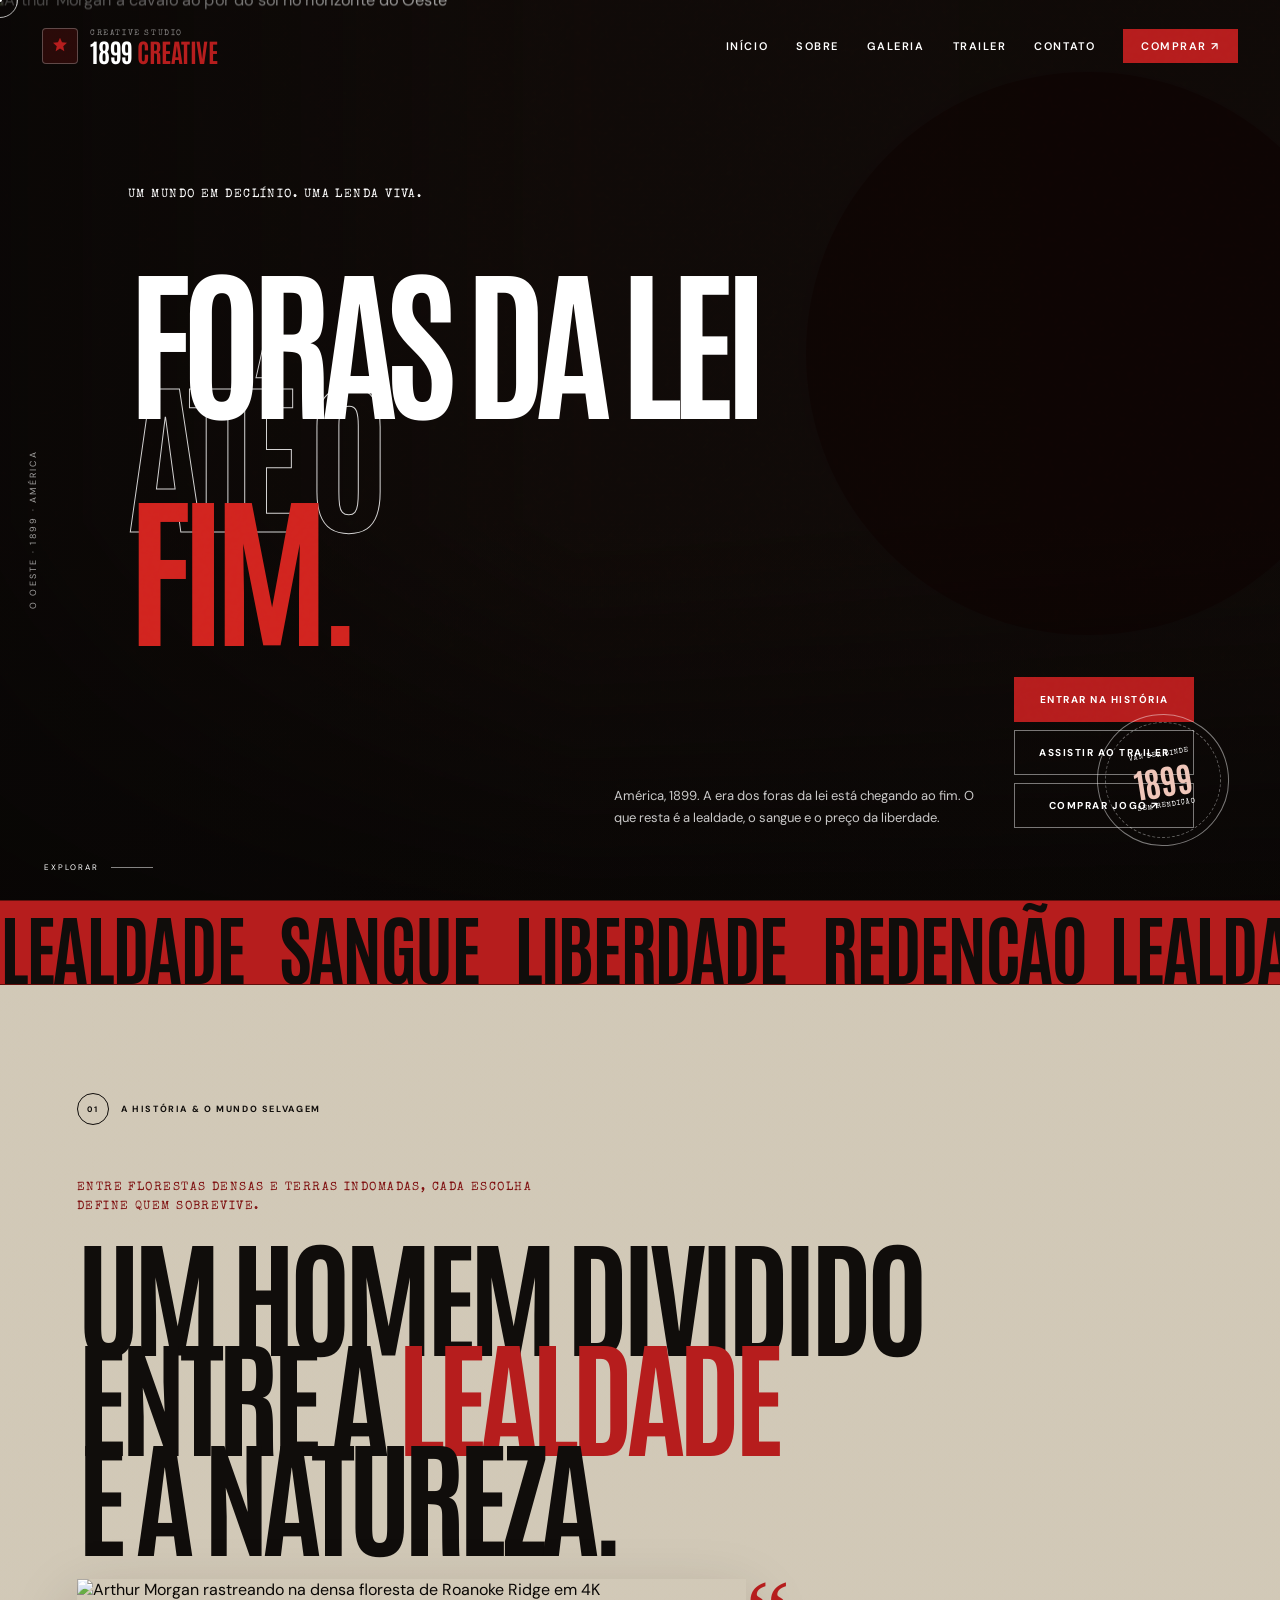
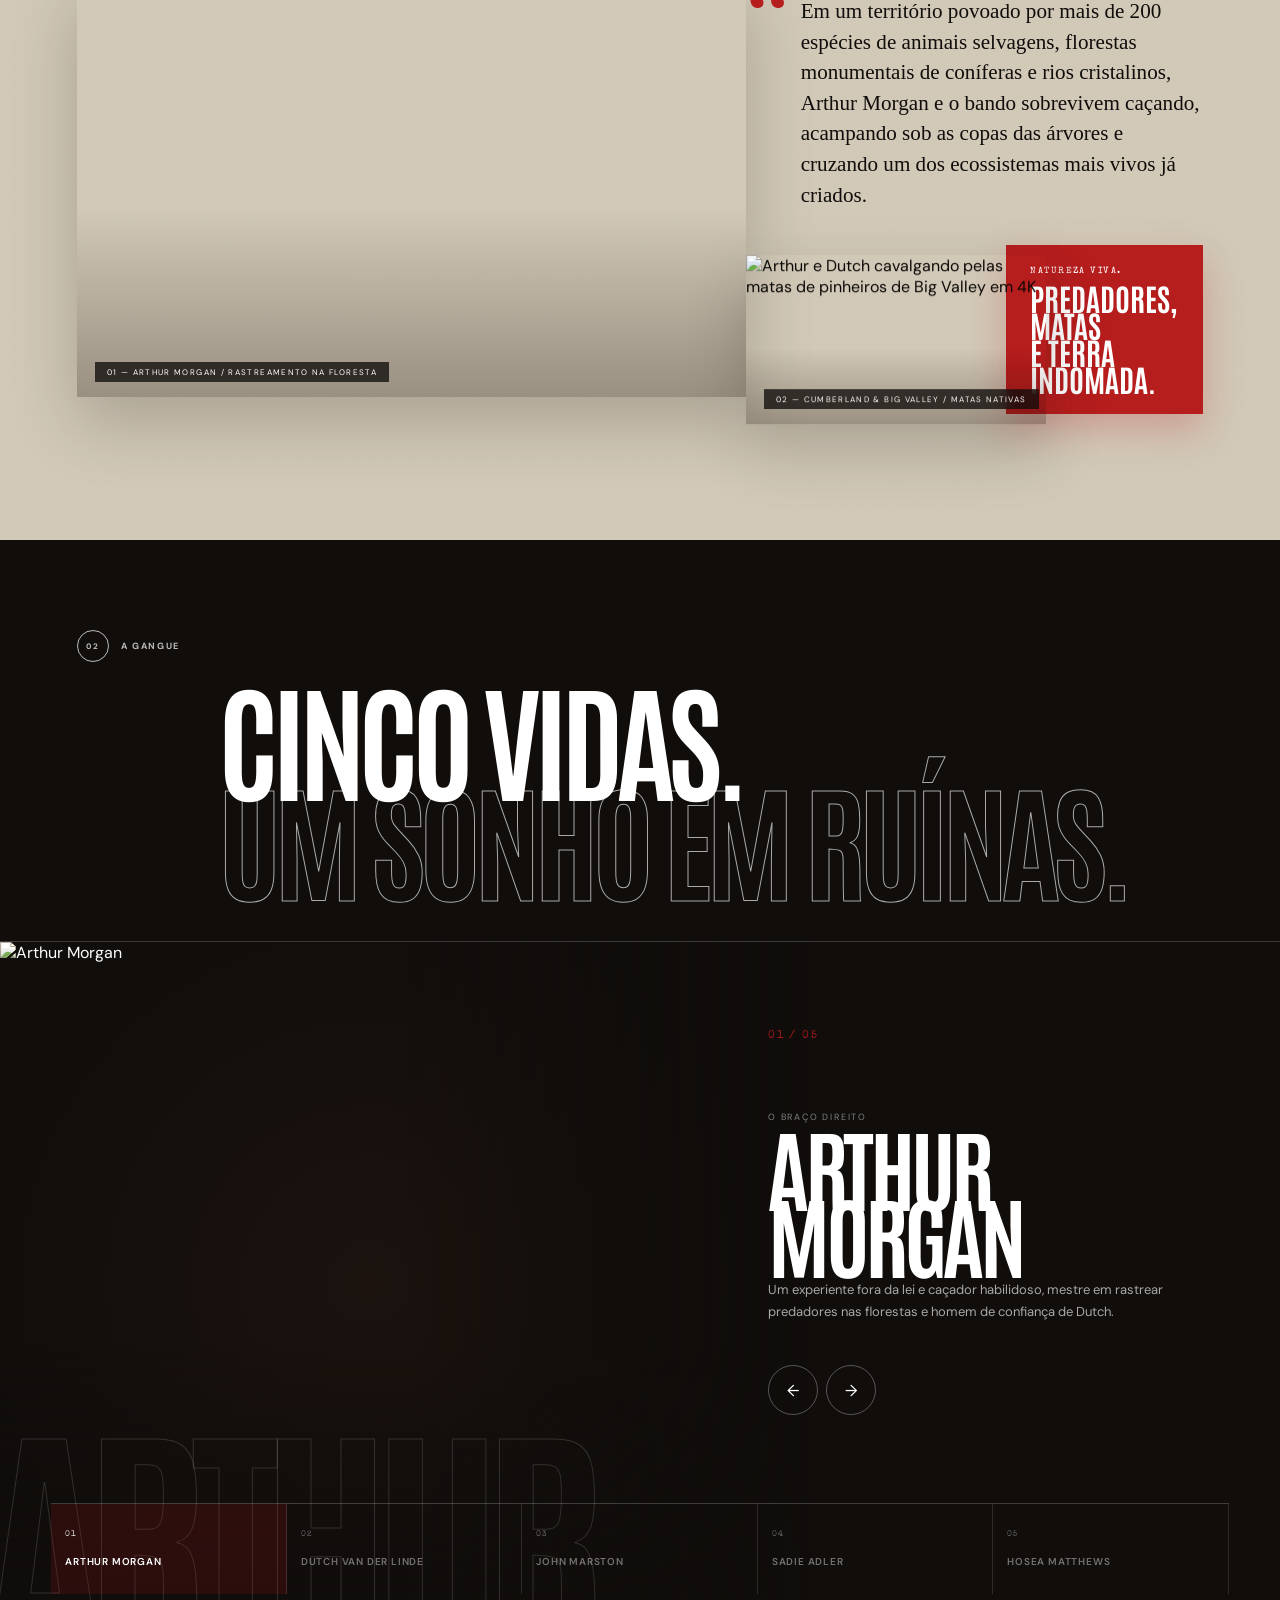
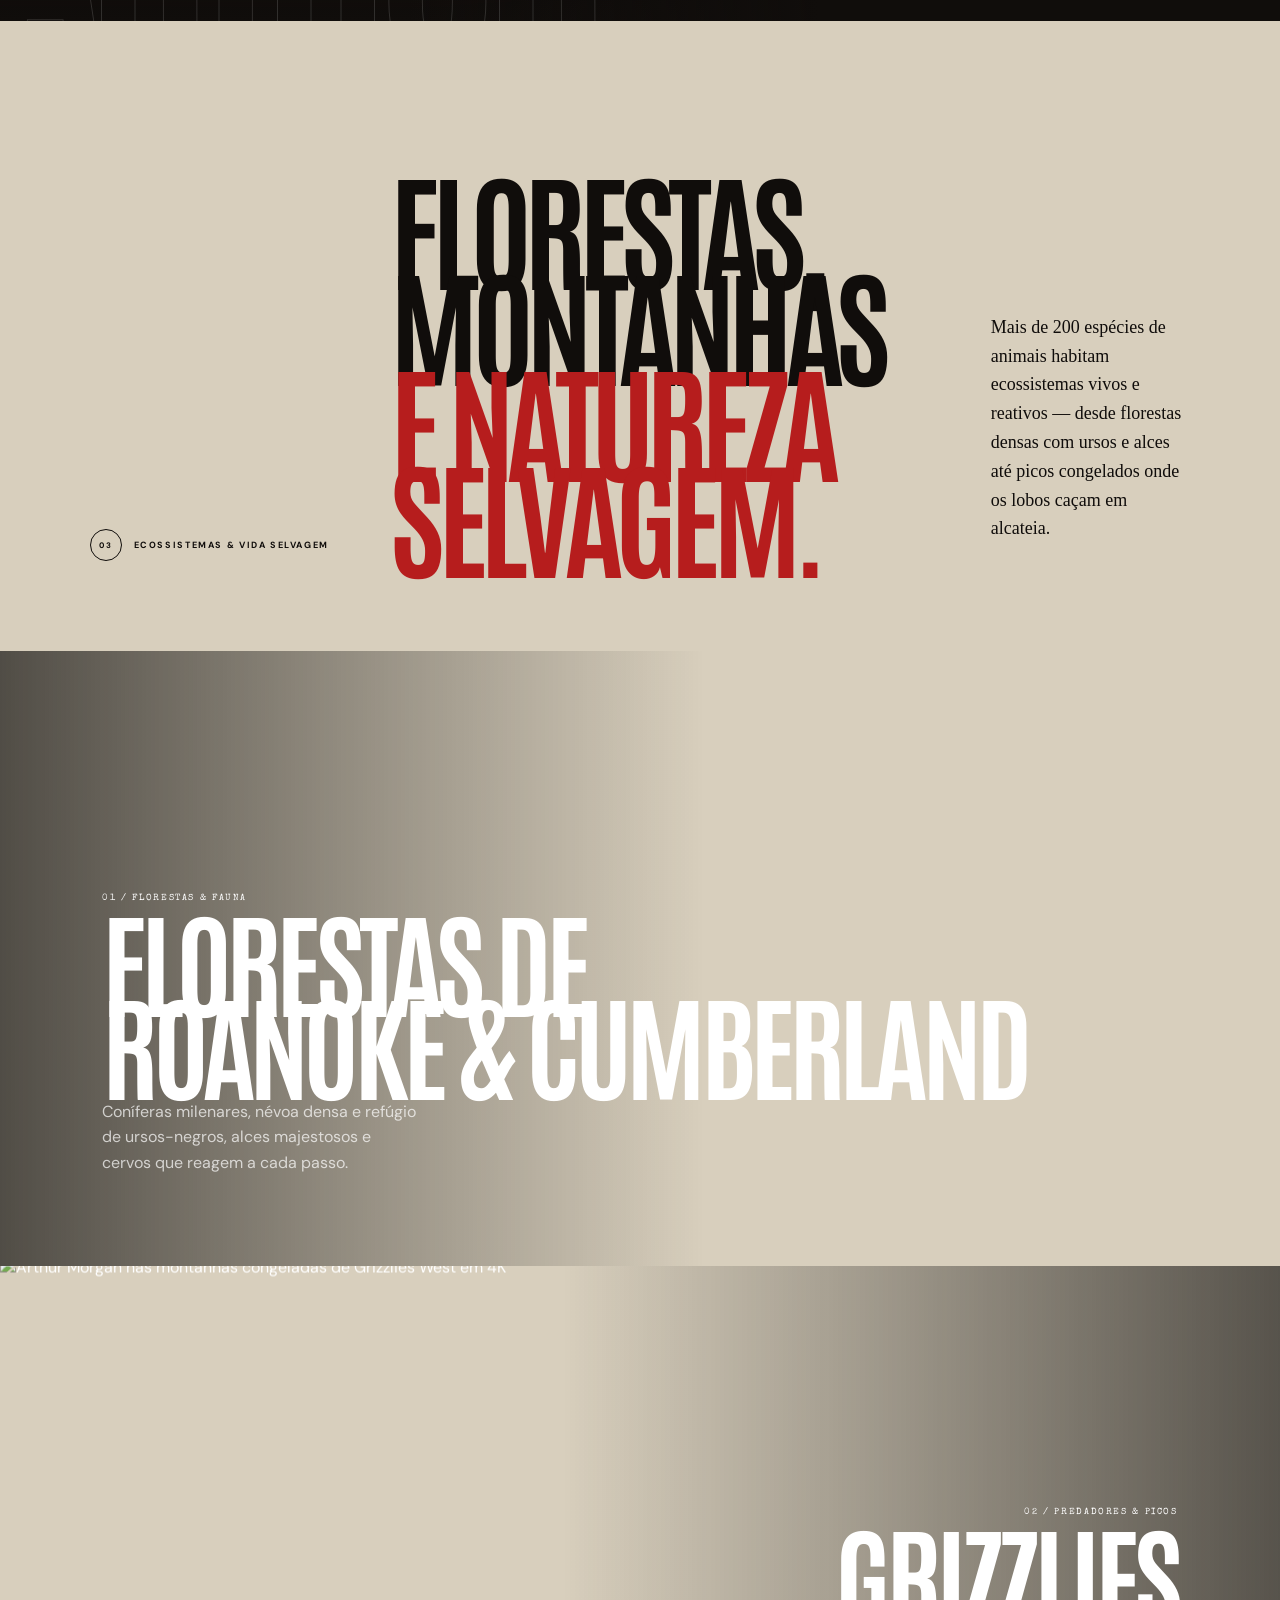
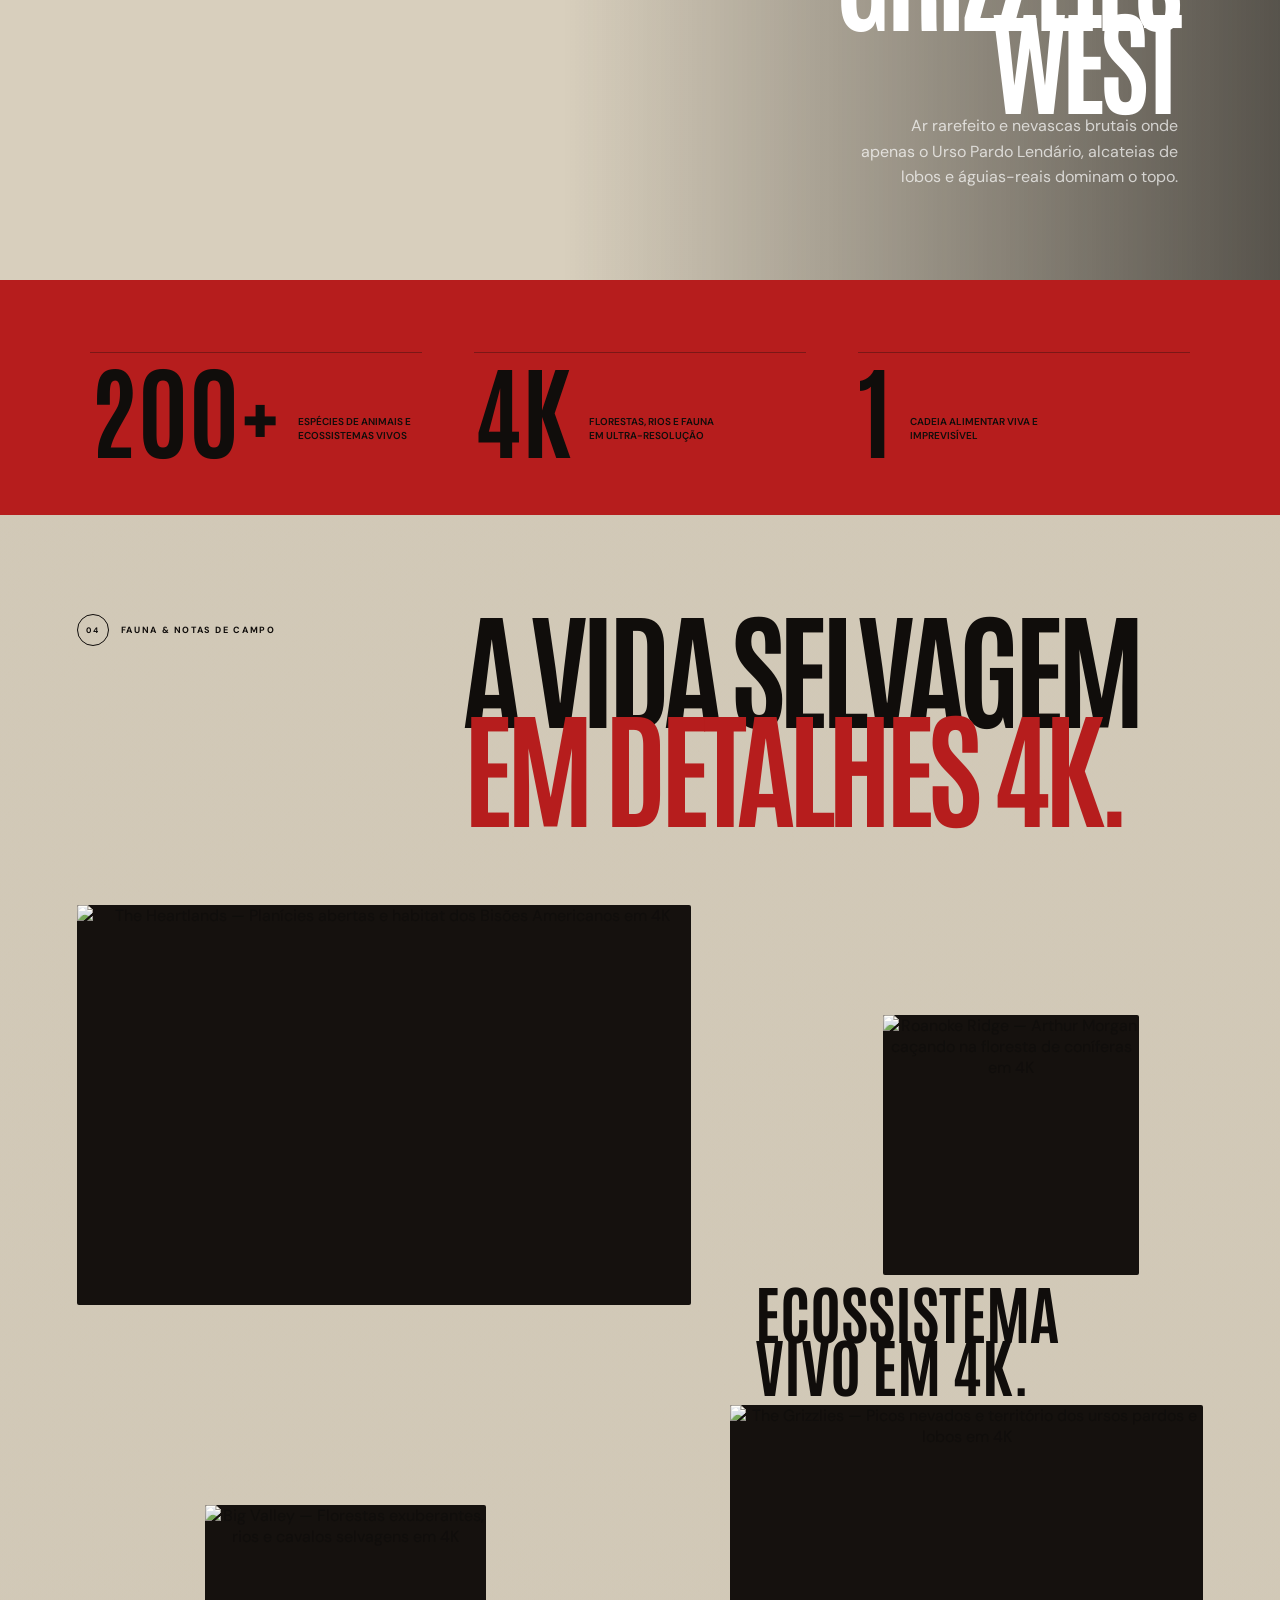
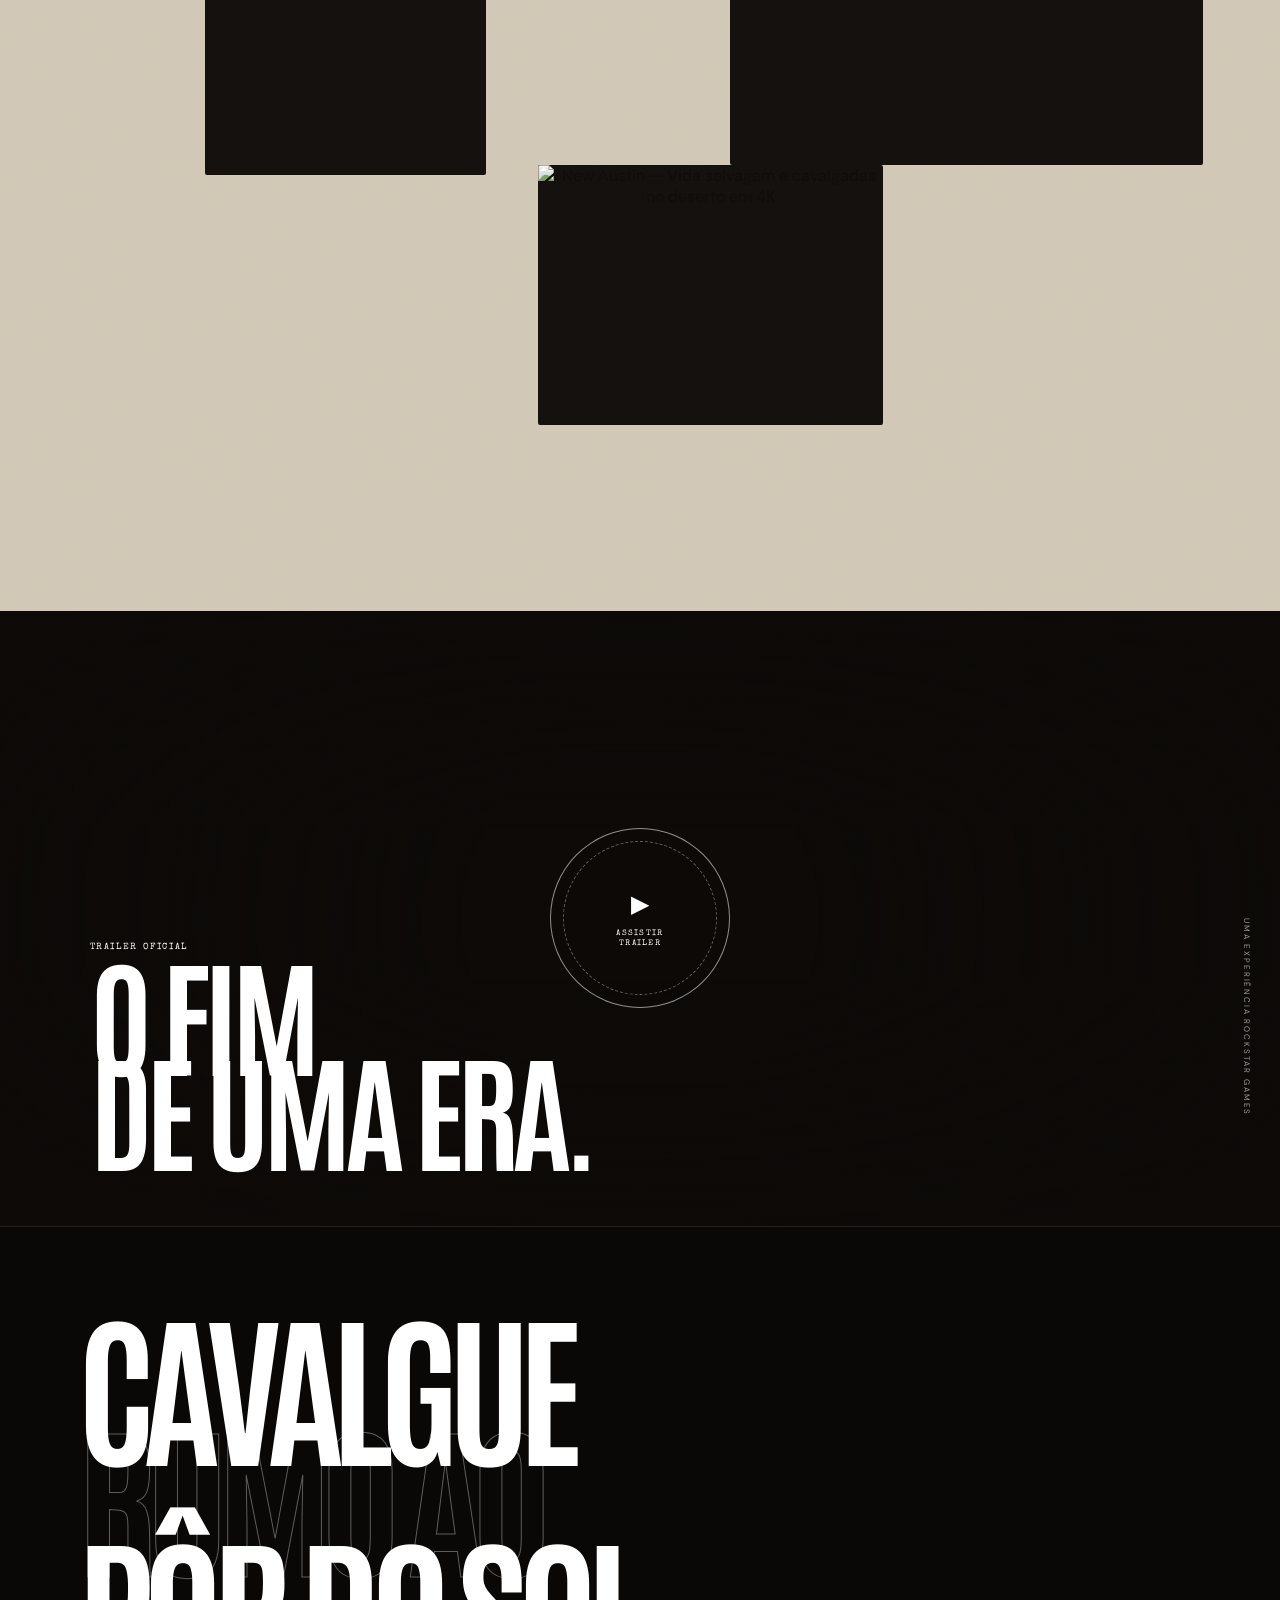
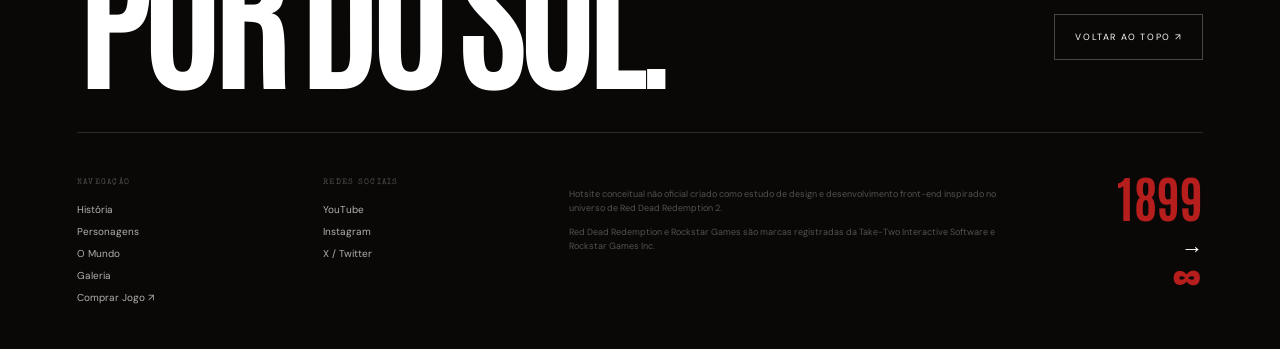
==== commit 867bea88: "feat: hotsite promocional 1899 Creative - Red Dead Redemption 2 com suporte ultrawide e header respo" ====
--- a/index.html
+++ b/index.html
@@ -5,11 +5,11 @@
   <meta name="viewport" content="width=device-width, initial-scale=1.0" />
   <meta name="theme-color" content="#100d0b" />
   <meta name="description" content="Experiência digital cinematográfica inspirada no universo épico de Red Dead Redemption 2." />
-  <title>Red Dead Redemption II — Os Últimos Foras da Lei</title>
   <link rel="preconnect" href="https://fonts.googleapis.com">
   <link rel="preconnect" href="https://fonts.gstatic.com" crossorigin>
   <link href="https://fonts.googleapis.com/css2?family=Antonio:wght@400;500;600;700&family=DM+Sans:wght@400;500;600&family=Special+Elite&display=swap" rel="stylesheet">
   <link rel="stylesheet" href="style.css" />
+  <link rel="preload" as="image" href="https://static.wikia.nocookie.net/reddeadredemption/images/9/9c/Rdr2_rdr2_3840x2160.jpg/revision/latest" fetchpriority="high" />
 </head>
 <body>
   <div class="page-noise" aria-hidden="true"></div>
@@ -17,28 +17,60 @@
   <div class="cursor cursor--inner" aria-hidden="true"></div>
 
   <header class="site-header" id="top">
-    <a href="#hero" class="brand" aria-label="Red Dead Redemption II">
-      <span class="brand__small">ROCKSTAR GAMES APRESENTA</span>
-      <strong>RDR<span>II</span></strong>
+    <!-- LOGO / BRAND (1899 CREATIVE) -->
+    <a href="#hero" class="brand" aria-label="1899 Creative — Início">
+      <!-- 
+        ===================================================================
+        PLACEHOLDER TEMPORÁRIO / LOGO OFICIAL
+        Para utilizar a imagem oficial da logo futuramente:
+        1. Descomente a tag <img> abaixo e insira o caminho correto da imagem:
+           <img src="assets/logo.png" alt="1899 Creative" class="brand__img">
+        2. Remova ou comente o bloco .brand__placeholder.
+        ===================================================================
+      -->
+      <div class="brand__placeholder">
+        <div class="brand__icon" aria-hidden="true">
+          <svg width="20" height="20" viewBox="0 0 24 24" fill="currentColor">
+            <path d="M12 2L14.4 7.6L20.4 8.2L15.9 12.3L17.2 18.2L12 15.1L6.8 18.2L8.1 12.3L3.6 8.2L9.6 7.6L12 2Z"/>
+          </svg>
+        </div>
+        <div class="brand__text">
+          <span class="brand__tag">CREATIVE STUDIO</span>
+          <strong class="brand__name">1899 <span>CREATIVE</span></strong>
+        </div>
+      </div>
     </a>
 
-    <nav class="site-nav" aria-label="Navegação principal">
-      <a href="#story">História</a>
-      <a href="#characters">Foras da Lei</a>
-      <a href="#world">Mundo</a>
+    <!-- MENU DE NAVEGAÇÃO -->
+    <nav class="site-nav" id="siteNav" aria-label="Navegação principal">
+      <a href="#hero">Início</a>
+      <a href="#story">Sobre</a>
       <a href="#gallery">Galeria</a>
+      <a href="#trailer">Trailer</a>
+      <a href="#contato">Contato</a>
       <a href="comprar.html" target="_blank" rel="noopener noreferrer" class="nav-buy">Comprar ↗</a>
     </nav>
 
-    <button class="menu-toggle" aria-label="Abrir menu" aria-expanded="false">
-      <span></span><span></span>
+    <!-- BOTÃO HAMBURGER MOBILE -->
+    <button class="menu-toggle" id="menuToggle" aria-label="Abrir menu de navegação" aria-expanded="false" aria-controls="siteNav">
+      <span></span>
+      <span></span>
+      <span></span>
     </button>
   </header>
 
   <main>
     <section class="hero" id="hero">
       <div class="hero__visual parallax-media" data-speed="0.12">
-        <img src="https://static.wikia.nocookie.net/reddeadredemption/images/9/9c/Rdr2_rdr2_3840x2160.jpg/revision/latest" alt="Arthur Morgan a cavalo ao pôr do sol no horizonte do Oeste" />
+        <img 
+          src="https://static.wikia.nocookie.net/reddeadredemption/images/9/9c/Rdr2_rdr2_3840x2160.jpg/revision/latest" 
+          alt="Arthur Morgan a cavalo ao pôr do sol no horizonte do Oeste" 
+          loading="eager" 
+          fetchpriority="high" 
+          decoding="async" 
+          width="3840" 
+          height="2160" 
+        />
       </div>
       <div class="hero__shade"></div>
       <div class="hero__sun" aria-hidden="true"></div>
@@ -95,7 +127,14 @@
 
       <div class="story__grid">
         <figure class="story__image story__image--main reveal parallax-media" data-speed="0.04">
-          <img src="https://static.wikia.nocookie.net/reddeadredemption/images/b/b1/RDR_2_First_Look_6.jpg/revision/latest" alt="Arthur Morgan rastreando na densa floresta de Roanoke Ridge em 4K" />
+          <img 
+            src="https://static.wikia.nocookie.net/reddeadredemption/images/b/b1/RDR_2_First_Look_6.jpg/revision/latest" 
+            alt="Arthur Morgan rastreando na densa floresta de Roanoke Ridge em 4K" 
+            loading="lazy" 
+            decoding="async" 
+            width="1920" 
+            height="1080" 
+          />
           <figcaption>01 — Arthur Morgan / Rastreamento na Floresta</figcaption>
         </figure>
 
@@ -107,7 +146,14 @@
 
           <div class="story__secondary-row">
             <figure class="story__image story__image--secondary reveal parallax-media" data-speed="-0.03">
-              <img src="https://static.wikia.nocookie.net/reddeadredemption/images/8/89/RDR_2_First_Look_29.jpg/revision/latest" alt="Arthur e Dutch cavalgando pelas matas de pinheiros de Big Valley em 4K" />
+              <img 
+                src="https://static.wikia.nocookie.net/reddeadredemption/images/8/89/RDR_2_First_Look_29.jpg/revision/latest" 
+                alt="Arthur e Dutch cavalgando pelas matas de pinheiros de Big Valley em 4K" 
+                loading="lazy" 
+                decoding="async" 
+                width="1920" 
+                height="1080" 
+              />
               <figcaption>02 — Cumberland & Big Valley / Matas Nativas</figcaption>
             </figure>
 
@@ -130,7 +176,16 @@
 
       <div class="character-stage">
         <div class="character-stage__image-wrap">
-          <img class="character-stage__image" id="characterImage" src="https://preview.redd.it/arthur-morgan-a-great-man-v0-6tqoe6we3c7f1.jpeg?auto=webp&s=49299ceebd0dd8a818bf974b7951dc3eda45442b" alt="Arthur Morgan" />
+          <img 
+            class="character-stage__image" 
+            id="characterImage" 
+            src="https://preview.redd.it/arthur-morgan-a-great-man-v0-6tqoe6we3c7f1.jpeg?auto=webp&s=49299ceebd0dd8a818bf974b7951dc3eda45442b" 
+            alt="Arthur Morgan" 
+            loading="eager" 
+            decoding="async" 
+            width="1080" 
+            height="1350" 
+          />
           <div class="character-stage__wash"></div>
           <span class="character-stage__ghost" id="characterGhost">ARTHUR</span>
         </div>
@@ -165,7 +220,14 @@
 
       <article class="world-panel world-panel--forest">
         <div class="world-panel__media parallax-media" data-speed="0.06">
-          <img src="https://static.wikia.nocookie.net/reddeadredemption/images/2/2e/Roanoke_Ridge_Panoramic_View.jpg/revision/latest" alt="Vista panorâmica da floresta densa de Roanoke Ridge em 4K" />
+          <img 
+            src="https://static.wikia.nocookie.net/reddeadredemption/images/2/2e/Roanoke_Ridge_Panoramic_View.jpg/revision/latest" 
+            alt="Vista panorâmica da floresta densa de Roanoke Ridge em 4K" 
+            loading="lazy" 
+            decoding="async" 
+            width="2560" 
+            height="1440" 
+          />
         </div>
         <div class="world-panel__copy reveal">
           <span>01 / FLORESTAS & FAUNA</span>
@@ -176,7 +238,14 @@
 
       <article class="world-panel world-panel--desert">
         <div class="world-panel__media parallax-media" data-speed="0.08">
-          <img src="https://static.wikia.nocookie.net/reddeadredemption/images/f/fc/RDR_2_October_26_Delay_Screenshot_4.jpg/revision/latest" alt="Arthur Morgan nas montanhas congeladas de Grizzlies West em 4K" />
+          <img 
+            src="https://static.wikia.nocookie.net/reddeadredemption/images/f/fc/RDR_2_October_26_Delay_Screenshot_4.jpg/revision/latest" 
+            alt="Arthur Morgan nas montanhas congeladas de Grizzlies West em 4K" 
+            loading="lazy" 
+            decoding="async" 
+            width="2560" 
+            height="1440" 
+          />
         </div>
         <div class="world-panel__copy world-panel__copy--right reveal">
           <span>02 / PREDADORES & PICOS</span>
@@ -200,11 +269,25 @@
 
       <div class="editorial-gallery">
         <button class="gallery-shot shot-a reveal" data-gallery="0">
-          <img src="https://static.wikia.nocookie.net/reddeadredemption/images/3/36/RDR_2_October_26_Delay_Screenshot_1.jpg/revision/latest" alt="The Heartlands — Planícies abertas e habitat dos Bisões Americanos em 4K">
+          <img 
+            src="https://static.wikia.nocookie.net/reddeadredemption/images/3/36/RDR_2_October_26_Delay_Screenshot_1.jpg/revision/latest" 
+            alt="The Heartlands — Planícies abertas e habitat dos Bisões Americanos em 4K" 
+            loading="lazy" 
+            decoding="async" 
+            width="1920" 
+            height="1080" 
+          />
           <span>01 / THE HEARTLANDS · BISÕES E CERVOS</span>
         </button>
         <button class="gallery-shot shot-b reveal" data-gallery="1">
-          <img src="https://static.wikia.nocookie.net/reddeadredemption/images/b/b1/RDR_2_First_Look_6.jpg/revision/latest" alt="Roanoke Ridge — Arthur Morgan caçando na floresta de coníferas em 4K">
+          <img 
+            src="https://static.wikia.nocookie.net/reddeadredemption/images/b/b1/RDR_2_First_Look_6.jpg/revision/latest" 
+            alt="Roanoke Ridge — Arthur Morgan caçando na floresta de coníferas em 4K" 
+            loading="lazy" 
+            decoding="async" 
+            width="1920" 
+            height="1080" 
+          />
           <span>02 / ROANOKE RIDGE · FLORESTA & CAÇA</span>
         </button>
         <div class="gallery-note reveal">
@@ -212,22 +295,52 @@
           <p>Alcateias de lobos caçam em bando.<br>Águias planam nos desfiladeiros.<br>Ursos defendem seu território.</p>
         </div>
         <button class="gallery-shot shot-c reveal" data-gallery="2">
-          <img src="https://static.wikia.nocookie.net/reddeadredemption/images/f/fc/RDR_2_October_26_Delay_Screenshot_4.jpg/revision/latest" alt="The Grizzlies — Picos nevados e território dos ursos pardos e lobos em 4K">
+          <img 
+            src="https://static.wikia.nocookie.net/reddeadredemption/images/f/fc/RDR_2_October_26_Delay_Screenshot_4.jpg/revision/latest" 
+            alt="The Grizzlies — Picos nevados e território dos ursos pardos e lobos em 4K" 
+            loading="lazy" 
+            decoding="async" 
+            width="1920" 
+            height="1080" 
+          />
           <span>03 / THE GRIZZLIES · PREDADORES DA NEVE</span>
         </button>
         <button class="gallery-shot shot-d reveal" data-gallery="3">
-          <img src="https://static.wikia.nocookie.net/reddeadredemption/images/8/89/RDR_2_First_Look_29.jpg/revision/latest" alt="Big Valley — Florestas exuberantes, rios e cavalos selvagens em 4K">
+          <img 
+            src="https://static.wikia.nocookie.net/reddeadredemption/images/8/89/RDR_2_First_Look_29.jpg/revision/latest" 
+            alt="Big Valley — Florestas exuberantes, rios e cavalos selvagens em 4K" 
+            loading="lazy" 
+            decoding="async" 
+            width="1920" 
+            height="1080" 
+          />
           <span>04 / BIG VALLEY · CAVALOS & MATAS</span>
         </button>
         <button class="gallery-shot shot-e reveal" data-gallery="4">
-          <img src="https://static.wikia.nocookie.net/reddeadredemption/images/3/3b/RDR_2_First_Look_8.jpg/revision/latest" alt="New Austin — Vida selvagem e cavalgadas no deserto em 4K">
+          <img 
+            src="https://static.wikia.nocookie.net/reddeadredemption/images/3/3b/RDR_2_First_Look_8.jpg/revision/latest" 
+            alt="New Austin — Vida selvagem e cavalgadas no deserto em 4K" 
+            loading="lazy" 
+            decoding="async" 
+            width="1920" 
+            height="1080" 
+          />
           <span>05 / NEW AUSTIN · FRONTEIRA SELVAGEM</span>
         </button>
       </div>
     </section>
 
     <section class="trailer" id="trailer">
-      <img class="trailer__bg parallax-media" data-speed="0.08" src="https://media.rockstargames.com/rockstargames-newsite/uploads/f924a7858cf5bbf0cb990f252a2fa8efb7919bec.jpg" alt="Gangue Van der Linde cavalgando junta ao pôr do sol" />
+      <img 
+        class="trailer__bg parallax-media" 
+        data-speed="0.08" 
+        src="https://media.rockstargames.com/rockstargames-newsite/uploads/f924a7858cf5bbf0cb990f252a2fa8efb7919bec.jpg" 
+        alt="Gangue Van der Linde cavalgando junta ao pôr do sol" 
+        loading="lazy" 
+        decoding="async" 
+        width="2560" 
+        height="1440" 
+      />
       <div class="trailer__overlay"></div>
       <div class="trailer__copy reveal">
         <span>TRAILER OFICIAL</span>
@@ -241,7 +354,7 @@
     </section>
   </main>
 
-  <footer class="footer">
+  <footer class="footer" id="contato">
     <div class="footer__top">
       <h2>CAVALGUE<br><span>RUMO AO</span><br>PÔR DO SOL.</h2>
       <a href="#hero" class="back-top magnetic">VOLTAR AO TOPO ↗</a>
--- a/style.css
+++ b/style.css
@@ -46,6 +46,12 @@
   width: 100%;
   height: 100%;
   object-fit: cover;
+  object-position: center;
+  image-rendering: -webkit-optimize-contrast;
+  image-rendering: auto;
+  backface-visibility: hidden;
+  -webkit-backface-visibility: hidden;
+  transform: translateZ(0);
 }
 
 button, input, select {
@@ -125,26 +131,78 @@
 .brand {
   color: inherit;
   text-decoration: none;
-  display: inline-grid;
-  gap: 1px;
-  line-height: .85;
-}
-.brand__small {
+  display: inline-flex;
+  align-items: center;
+  gap: 12px;
+  transition: opacity .3s var(--ease);
+}
+.brand:hover {
+  opacity: .92;
+}
+
+/* Suporte à imagem oficial da logo (quando adicionada) */
+.brand__img,
+.brand img {
+  max-height: 40px;
+  width: auto;
+  object-fit: contain;
+  display: block;
+}
+
+/* Placeholder visual elegante para 1899 Creative */
+.brand__placeholder {
+  display: flex;
+  align-items: center;
+  gap: 12px;
+}
+.brand__icon {
+  display: grid;
+  place-content: center;
+  width: 36px;
+  height: 36px;
+  border: 1px solid rgba(255, 255, 255, 0.25);
+  border-radius: 4px;
+  background: rgba(182, 29, 29, 0.18);
+  color: var(--red);
+  transition: all .3s var(--ease);
+  flex-shrink: 0;
+}
+.brand:hover .brand__icon {
+  border-color: var(--red);
+  background: var(--red);
+  color: #ffffff;
+  box-shadow: 0 0 16px rgba(182, 29, 29, 0.45);
+}
+.brand__text {
+  display: flex;
+  flex-direction: column;
+  line-height: 1;
+}
+.brand__tag {
   font-family: var(--typewriter);
   font-size: 8px;
-  letter-spacing: .18em;
-}
-.brand strong {
+  letter-spacing: .2em;
+  color: rgba(255, 255, 255, 0.5);
+  margin-bottom: 3px;
+  text-transform: uppercase;
+}
+.brand__name {
   font-family: var(--display);
-  font-size: 32px;
-  letter-spacing: -.03em;
-}
-.brand strong span { color: var(--red); margin-left: 2px; }
+  font-size: 26px;
+  font-weight: 700;
+  letter-spacing: -.02em;
+  text-transform: uppercase;
+  color: #ffffff;
+  line-height: .9;
+}
+.brand__name span {
+  color: var(--red);
+}
 
 .site-nav {
   display: flex;
   align-items: center;
-  gap: 30px;
+  gap: 28px;
 }
 .site-nav a {
   position: relative;
@@ -154,6 +212,7 @@
   font-weight: 600;
   letter-spacing: .14em;
   text-transform: uppercase;
+  transition: color .3s var(--ease);
 }
 .site-nav a::after {
   content: "";
@@ -166,29 +225,91 @@
   transition: right .3s var(--ease);
 }
 .site-nav a:hover::after { right: 0; }
+.site-nav a:hover { color: #ffffff; }
+
 .site-nav .nav-buy {
-  padding: 11px 17px;
+  padding: 10px 18px;
   color: white;
   background: var(--red);
+  transition: background .3s, transform .3s;
+}
+.site-nav .nav-buy:hover {
+  background: #ffffff;
+  color: var(--ink);
+  transform: translateY(-1px);
 }
 .site-nav .nav-buy::after { display: none; }
 
-.menu-toggle { display: none; }
+.menu-toggle {
+  display: none;
+  z-index: 105;
+  width: 44px;
+  height: 44px;
+  border: 1px solid rgba(255, 255, 255, 0.22);
+  border-radius: 4px;
+  background: rgba(15, 12, 10, 0.6);
+  backdrop-filter: blur(8px);
+  padding: 11px 9px;
+  flex-direction: column;
+  justify-content: space-between;
+  align-items: center;
+  cursor: pointer;
+  transition: border-color .3s, background .3s;
+}
+.menu-toggle:hover {
+  border-color: var(--red);
+  background: rgba(182, 29, 29, 0.15);
+}
+.menu-toggle span {
+  display: block;
+  width: 22px;
+  height: 2px;
+  background: #ffffff;
+  border-radius: 2px;
+  transition: transform .3s var(--ease), opacity .3s var(--ease), background .3s;
+}
+.menu-toggle[aria-expanded="true"] span:nth-child(1) {
+  transform: translateY(7px) rotate(45deg);
+  background: var(--red);
+}
+.menu-toggle[aria-expanded="true"] span:nth-child(2) {
+  opacity: 0;
+  transform: scaleX(0);
+}
+.menu-toggle[aria-expanded="true"] span:nth-child(3) {
+  transform: translateY(-7px) rotate(-45deg);
+  background: var(--red);
+}
 
 .hero {
   position: relative;
   min-height: 100svh;
   color: white;
   overflow: hidden;
-  background: #24110c;
+  background: #140d0a;
+  display: flex;
+  flex-direction: column;
+  justify-content: space-between;
 }
 .hero__visual {
   position: absolute;
-  inset: -8%;
+  inset: 0;
+  width: 100%;
+  height: 100%;
+  display: flex;
+  align-items: center;
+  justify-content: center;
+  overflow: hidden;
+  will-change: transform;
 }
 .hero__visual img {
+  width: 100%;
+  height: 100%;
+  object-fit: cover;
+  object-position: center 30%;
   filter: sepia(.35) saturate(.85) contrast(1.16);
-  transform: scale(1.04);
+  transform: scale(1.02);
+  transition: transform .6s var(--ease);
 }
 .hero__shade {
   position: absolute;
@@ -196,6 +317,7 @@
   background:
     linear-gradient(90deg, rgba(8,6,5,.78) 0%, rgba(8,6,5,.25) 45%, rgba(8,6,5,.34) 100%),
     linear-gradient(0deg, rgba(8,6,5,.78) 0%, transparent 42%);
+  pointer-events: none;
 }
 .hero__sun {
   position: absolute;
@@ -475,8 +597,15 @@
   text-transform: uppercase;
 }
 .story__image--main {
-  min-height: 620px;
+  aspect-ratio: 16/10;
+  max-height: 640px;
   height: 100%;
+}
+.story__image--main img {
+  width: 100%;
+  height: 100%;
+  object-fit: cover;
+  object-position: center 25%;
 }
 .story__details {
   display: flex;
@@ -511,7 +640,15 @@
   align-items: stretch;
 }
 .story__image--secondary {
-  height: 240px;
+  aspect-ratio: 16/9;
+  max-height: 260px;
+  height: 100%;
+}
+.story__image--secondary img {
+  width: 100%;
+  height: 100%;
+  object-fit: cover;
+  object-position: center 25%;
 }
 .story__pullquote {
   padding: 22px 24px;
@@ -543,22 +680,33 @@
 }
 .character-stage {
   position: relative;
-  min-height: 920px;
+  min-height: clamp(680px, 50vw, 880px);
   overflow: hidden;
   border-top: 1px solid var(--line-light);
+  background: var(--ink);
 }
 .character-stage__image-wrap {
-  position:absolute;
-  inset:0 38% 0 0;
-  overflow:hidden;
+  position: absolute;
+  inset: 0 36% 0 0;
+  overflow: hidden;
+  display: flex;
+  align-items: center;
+  justify-content: center;
+  background: radial-gradient(circle at 45% 50%, rgba(38,24,18,.5) 0%, var(--ink) 75%);
 }
 .character-stage__image {
+  width: 100%;
+  height: 100%;
+  max-height: 100%;
+  object-fit: contain;
+  object-position: center 20%;
   filter: grayscale(.2) sepia(.3) contrast(1.1);
   transition: opacity .45s var(--ease), transform .9s var(--ease), filter .5s;
+  will-change: opacity, transform, filter;
 }
 .character-stage__image.is-changing {
   opacity:.15;
-  transform:scale(1.06);
+  transform:scale(1.04);
   filter:grayscale(1) contrast(1.3);
 }
 .character-stage__wash {
@@ -684,15 +832,22 @@
 }
 .world-panel {
   position:relative;
-  min-height:100vh;
+  min-height: clamp(540px, 48vw, 85vh);
   color:white;
   overflow:hidden;
 }
 .world-panel__media {
   position:absolute;
-  inset:-7%;
+  inset:0;
+  width: 100%;
+  height: 100%;
+  will-change: transform;
 }
 .world-panel__media img {
+  width: 100%;
+  height: 100%;
+  object-fit: cover;
+  object-position: center 35%;
   filter:sepia(.25) saturate(.85) contrast(1.1);
 }
 .world-panel::after {
@@ -770,22 +925,28 @@
 }
 .editorial-gallery {
   position:relative;
-  min-height:1350px;
+  min-height: clamp(1200px, 85vw, 1550px);
   margin-top:8vh;
 }
 .gallery-shot {
   position:absolute;
   display:block;
   padding:0;
-  background:none;
-  overflow:visible;
+  background:#15110e;
+  overflow:hidden;
+  border-radius: 2px;
 }
 .gallery-shot img {
+  width: 100%;
+  height: 100%;
+  object-fit: cover;
+  object-position: center;
   transition:transform .7s var(--ease), filter .5s;
   filter:sepia(.22) saturate(.8);
+  will-change: transform, filter;
 }
 .gallery-shot:hover img {
-  transform:scale(1.025);
+  transform:scale(1.035);
   filter:sepia(.1) saturate(1);
 }
 .gallery-shot span {
@@ -795,15 +956,15 @@
   font:8px var(--typewriter);
   letter-spacing:.16em;
 }
-.shot-a { width:48vw; height:510px; left:0; top:20px; }
-.shot-b { width:20vw; height:310px; right:5vw; top:130px; }
-.shot-c { width:37vw; height:460px; right:0; top:620px; }
-.shot-d { width:22vw; height:340px; left:10vw; top:730px; }
-.shot-e { width:27vw; height:310px; left:36vw; top:1020px; }
+.shot-a { width:48vw; height: clamp(400px, 30vw, 650px); left:0; top:20px; }
+.shot-b { width:20vw; height: clamp(260px, 19vw, 420px); right:5vw; top:130px; }
+.shot-c { width:37vw; height: clamp(360px, 28vw, 600px); right:0; top: clamp(520px, 38vw, 780px); }
+.shot-d { width:22vw; height: clamp(270px, 20vw, 440px); left:10vw; top: clamp(620px, 45vw, 920px); }
+.shot-e { width:27vw; height: clamp(260px, 19vw, 400px); left:36vw; top: clamp(880px, 62vw, 1280px); }
 .gallery-note {
   position:absolute;
   left:53vw;
-  top:495px;
+  top: clamp(400px, 30vw, 600px);
   width:24vw;
 }
 .gallery-note strong {
@@ -817,26 +978,30 @@
 
 .trailer {
   position:relative;
-  min-height:100svh;
+  min-height: clamp(560px, 48vw, 88vh);
   display:grid;
   place-items:center;
   overflow:hidden;
   color:white;
-  background:#111;
+  background:#0d0a08;
 }
 .trailer__bg {
   position:absolute;
-  inset:-8%;
-  width:116%;
-  height:116%;
+  inset:0;
+  width:100%;
+  height:100%;
+  object-fit: cover;
+  object-position: center 25%;
   filter:sepia(.35) saturate(.82) contrast(1.12);
 }
 .trailer__overlay {
   position:absolute;
   inset:0;
   background:
-    radial-gradient(circle at 50% 40%, transparent 15%, rgba(0,0,0,.3) 60%),
-    linear-gradient(0deg,rgba(0,0,0,.78),transparent 55%);
+    radial-gradient(circle at 50% 50%, transparent 25%, rgba(13,10,8,.6) 70%, rgba(13,10,8,.95) 100%),
+    linear-gradient(0deg, rgba(13,10,8,.9) 0%, transparent 40%),
+    linear-gradient(180deg, rgba(13,10,8,.8) 0%, transparent 35%);
+  pointer-events: none;
 }
 .trailer__copy {
   position:absolute;
@@ -1137,11 +1302,21 @@
   visibility:visible;
 }
 .lightbox figure {
-  margin:0;
-  width:min(78vw,1300px);
-  height:min(75vh,820px);
-}
-.lightbox figure img { object-fit:contain; }
+  margin: 0;
+  width: min(88vw, 1400px);
+  height: min(82vh, 880px);
+  display: flex;
+  flex-direction: column;
+  align-items: center;
+  justify-content: center;
+}
+.lightbox figure img {
+  width: 100%;
+  height: calc(100% - 35px);
+  object-fit: contain;
+  object-position: center;
+  filter: drop-shadow(0 20px 50px rgba(0,0,0,0.85));
+}
 .lightbox figcaption {
   margin-top:12px;
   color:rgba(255,255,255,.5);
@@ -1199,87 +1374,209 @@
 .toast strong { display:block; font-size:12px; }
 .toast span { display:block; margin-top:4px; color:rgba(255,255,255,.5); font-size:9px; }
 
+/* =========================================================
+   MEDIA QUERIES DE RESOLUÇÃO & RESPONSIVIDADE
+   ========================================================= */
+
+/* --- 1. Telas 4K / 5K & Monitores Ultra HD (min-width: 2560px) --- */
+@media (min-width: 2560px) {
+  .story__grid { max-width: 2200px; margin: 0 auto; gap: 80px; }
+  .story__image--main { aspect-ratio: 16/10; max-height: 720px; }
+  .character-stage { min-height: 900px; }
+  .character-stage__info { width: 30vw; top: 15%; }
+  .character-stage__image { object-fit: contain; object-position: center 15%; max-height: 90%; }
+  .editorial-gallery { min-height: 1400px; max-width: 2400px; margin-inline: auto; }
+  .world-panel { min-height: 75vh; }
+  .trailer { min-height: 75vh; }
+  .trailer__bg { object-fit: contain; object-position: center 25%; }
+}
+
+/* --- 2. Monitores Ultrawide e Super-Ultrawide (21:9 e 32:9 - 2560x1080, 3440x1440, 5120x1440) --- */
+@media (min-aspect-ratio: 19/9) {
+  /* Hero: Preserva 100% da arte sem corte de cavalo ou céu */
+  .hero {
+    min-height: 100vh;
+    background: #0f0a07;
+  }
+  .hero__visual {
+    inset: 0;
+  }
+  .hero__visual img {
+    object-fit: contain;
+    object-position: center center;
+    max-height: 100vh;
+  }
+
+  /* Trailer: Corrige o corte dos personagens e armas no banner do trailer */
+  .trailer {
+    min-height: min(88vh, 48vw);
+    background: #080605;
+  }
+  .trailer__bg {
+    inset: 0;
+    width: 100%;
+    height: 100%;
+    object-fit: contain;
+    object-position: center center;
+    max-height: 100%;
+  }
+  .trailer__overlay {
+    background:
+      radial-gradient(circle at 50% 50%, transparent 40%, rgba(8,6,5,.7) 75%, rgba(8,6,5,.98) 100%),
+      linear-gradient(0deg, rgba(8,6,5,.9) 0%, transparent 35%);
+  }
+
+  /* Personagens da Gangue: Exibe Arthur, Dutch, etc. por inteiro */
+  .character-stage {
+    min-height: clamp(650px, 42vw, 860px);
+  }
+  .character-stage__image-wrap {
+    inset: 0 40% 0 4vw;
+  }
+  .character-stage__image {
+    object-fit: contain;
+    object-position: center 15%;
+    max-height: 92%;
+  }
+
+  /* Painéis do Mundo */
+  .world-panel {
+    min-height: min(85vh, 45vw);
+  }
+  .world-panel__media img {
+    object-fit: cover;
+    object-position: center 30%;
+  }
+}
+
+/* --- 3. Telas Retina e Alta Densidade de Pixels (2x, 3x) --- */
+@media (-webkit-min-device-pixel-ratio: 2), (min-resolution: 192dpi) {
+  img {
+    image-rendering: -webkit-optimize-contrast;
+  }
+  .story__image img,
+  .gallery-shot img,
+  .character-stage__image {
+    transform: translateZ(0);
+  }
+}
+
+/* --- 4. Notebooks e Laptops (max-width: 1100px) --- */
 @media (max-width: 1100px) {
-  body, a, button { cursor:auto; }
-  .cursor { display:none; }
-  .hero__content { padding-left:8vw; }
-  .hero__bottom { margin-left:28vw; width:62vw; }
-  .story { padding:10vh 5vw 12vh; }
+  body, a, button { cursor: auto; }
+  .cursor { display: none; }
+  .hero__content { padding-left: 8vw; }
+  .hero__bottom { margin-left: 28vw; width: 62vw; }
+  .story { padding: 10vh 5vw 12vh; }
   .story__grid { grid-template-columns: 1fr 1fr; gap: 32px; }
   .story__image--main { min-height: 520px; }
-  .character-stage { min-height:820px; }
-  .character-stage__info { width:38vw; }
-  .world__intro { grid-template-columns:.7fr 2fr; }
-  .world__lead { grid-column:2; }
-}
-
+  .character-stage { min-height: 820px; }
+  .character-stage__info { width: 38vw; }
+  .world__intro { grid-template-columns: .7fr 2fr; }
+  .world__lead { grid-column: 2; }
+}
+
+/* --- 5. Tablets e Smartphones em Modo Paisagem (max-width: 780px) --- */
 @media (max-width: 780px) {
   :root { --header-h: 72px; }
 
-  .site-header { padding:18px 20px; }
+  .site-header {
+    padding: 14px 20px;
+    background: rgba(15, 12, 10, 0.92);
+    backdrop-filter: blur(12px);
+    border-bottom: 1px solid rgba(255, 255, 255, 0.08);
+  }
+
+  .brand__icon { width: 32px; height: 32px; }
+  .brand__icon svg { width: 16px; height: 16px; }
+  .brand__name { font-size: 22px; }
+  .brand__tag { font-size: 7px; }
+
+  .menu-toggle { display: flex; }
+
   .site-nav {
-    position:fixed;
-    inset:0;
-    z-index:-1;
-    padding:18vh 8vw 8vh;
-    display:flex;
-    flex-direction:column;
-    align-items:flex-start;
-    justify-content:center;
-    gap:24px;
-    background:rgba(12,10,8,.97);
-    opacity:0;
-    visibility:hidden;
-    transition:.3s;
-  }
-  .site-nav.is-open { opacity:1; visibility:visible; }
-  .site-nav a { font:700 46px/.9 var(--display); letter-spacing:-.03em; }
-  .site-nav .nav-buy { background:none; padding:0; color:var(--red); }
-  .menu-toggle {
-    z-index:2;
-    width:42px;
-    height:42px;
-    display:grid;
-    align-content:center;
-    gap:6px;
-    padding:10px;
-    background:transparent;
-  }
-  .menu-toggle span { height:1px; background:white; transition:.3s; }
-  .menu-toggle[aria-expanded="true"] span:first-child { transform:translateY(3.5px) rotate(45deg); }
-  .menu-toggle[aria-expanded="true"] span:last-child { transform:translateY(-3.5px) rotate(-45deg); }
+    position: fixed;
+    inset: 0;
+    z-index: 100;
+    padding: 14vh 8vw 8vh;
+    display: flex;
+    flex-direction: column;
+    align-items: flex-start;
+    justify-content: center;
+    gap: 22px;
+    background: rgba(12, 10, 8, 0.98);
+    backdrop-filter: blur(20px);
+    opacity: 0;
+    visibility: hidden;
+    transform: translateY(-10px);
+    transition: opacity .35s var(--ease), visibility .35s var(--ease), transform .35s var(--ease);
+  }
+  .site-nav.is-open {
+    opacity: 1;
+    visibility: visible;
+    transform: translateY(0);
+  }
+  .site-nav a {
+    font-family: var(--display);
+    font-weight: 700;
+    font-size: clamp(34px, 8.5vw, 48px);
+    line-height: 1;
+    letter-spacing: -.02em;
+    color: rgba(255, 255, 255, 0.85);
+    transition: color .25s, transform .25s;
+  }
+  .site-nav a:hover,
+  .site-nav a:focus {
+    color: var(--red);
+    transform: translateX(8px);
+  }
+  .site-nav a::after { display: none; }
+  .site-nav .nav-buy {
+    margin-top: 10px;
+    font-size: clamp(22px, 5.5vw, 28px);
+    padding: 12px 24px;
+    background: var(--red);
+    color: #ffffff;
+    display: inline-block;
+  }
+  .site-nav .nav-buy:hover {
+    background: #ffffff;
+    color: var(--ink);
+    transform: none;
+  }
 
   .hero__content {
-    padding:19vh 20px 12vh 36px;
-    justify-content:flex-start;
-  }
-  .hero__visual { inset:-2%; }
+    padding: 19vh 20px 12vh 36px;
+    justify-content: flex-start;
+  }
+  .hero__visual { inset: -4%; }
+  .hero__visual img { object-position: center 30%; }
   .hero__shade {
     background:
-      linear-gradient(0deg,rgba(9,7,6,.88),transparent 58%),
-      linear-gradient(90deg,rgba(9,7,6,.62),transparent);
-  }
-  .hero__sun { width:82vw; right:-33vw; top:16vh; }
-  .hero__title { margin-top:14vh; font-size:clamp(68px,24vw,120px); }
-  .hero__title .outline { transform:none; }
-  .hero__title .red { transform:translateX(10vw); }
+      linear-gradient(0deg, rgba(9,7,6,.88), transparent 58%),
+      linear-gradient(90deg, rgba(9,7,6,.62), transparent);
+  }
+  .hero__sun { width: 82vw; right: -33vw; top: 16vh; }
+  .hero__title { margin-top: 14vh; font-size: clamp(68px, 24vw, 120px); }
+  .hero__title .outline { transform: none; }
+  .hero__title .red { transform: translateX(10vw); }
   .hero__bottom {
-    width:auto;
-    margin:7vh 0 0;
-    flex-direction:column;
-    align-items:flex-start;
-    gap:22px;
-  }
-  .hero__bottom p { max-width:300px; }
-  .hero__actions { flex-direction:row; width:100%; }
-  .btn { min-width:0; flex:1; padding-inline:10px; }
-  .hero__index { left:12px; }
-  .hero__stamp { width:100px; right:18px; bottom:8vh; opacity:.72; }
-  .scroll-cue { display:none; }
-
-  .story { padding:8vh 20px 10vh; }
-  .story__intro { margin:4vh 0 4vh; }
-  .display { font-size:clamp(54px,18vw,96px); }
+    width: auto;
+    margin: 7vh 0 0;
+    flex-direction: column;
+    align-items: flex-start;
+    gap: 22px;
+  }
+  .hero__bottom p { max-width: 300px; }
+  .hero__actions { flex-direction: row; width: 100%; }
+  .btn { min-width: 0; flex: 1; padding-inline: 10px; }
+  .hero__index { left: 12px; }
+  .hero__stamp { width: 100px; right: 18px; bottom: 8vh; opacity: .72; }
+  .scroll-cue { display: none; }
+
+  .story { padding: 8vh 20px 10vh; }
+  .story__intro { margin: 4vh 0 4vh; }
+  .display { font-size: clamp(54px, 18vw, 96px); }
   .story__grid {
     grid-template-columns: 1fr;
     gap: 30px;
@@ -1293,130 +1590,133 @@
   .story__pullquote { padding: 18px 20px; }
   .story__pullquote strong { font-size: 32px; }
 
-  .characters { padding-top:8vh; }
-  .characters__head { padding:0 20px 5vh; }
-  .characters__head .display { margin-left:0; }
-  .character-stage { min-height:860px; }
-  .character-stage__image-wrap { inset:0 0 41% 0; }
+  .characters { padding-top: 8vh; }
+  .characters__head { padding: 0 20px 5vh; }
+  .characters__head .display { margin-left: 0; }
+  .character-stage { min-height: 860px; }
+  .character-stage__image-wrap { inset: 0 0 41% 0; }
+  .character-stage__image { object-position: center 15%; }
   .character-stage__wash {
-    background:linear-gradient(0deg,var(--ink) 0%,transparent 52%);
-  }
-  .character-stage__ghost { bottom:41%; font-size:36vw; }
+    background: linear-gradient(0deg, var(--ink) 0%, transparent 52%);
+  }
+  .character-stage__ghost { bottom: 41%; font-size: 36vw; }
   .character-stage__info {
-    left:20px;
-    right:20px;
-    top:auto;
-    bottom:120px;
-    width:auto;
-  }
-  .character-stage__number { margin-bottom:18px; }
-  .character-stage__info h3 { font-size:68px; }
-  .character-stage__info > p:last-of-type { font-size:12px; }
-  .character-stage__controls { margin-top:24px; }
+    left: 20px;
+    right: 20px;
+    top: auto;
+    bottom: 120px;
+    width: auto;
+  }
+  .character-stage__number { margin-bottom: 18px; }
+  .character-stage__info h3 { font-size: 68px; }
+  .character-stage__info > p:last-of-type { font-size: 12px; }
+  .character-stage__controls { margin-top: 24px; }
   .character-list {
-    left:0;
-    bottom:0;
-    width:100%;
-    overflow-x:auto;
-    background:#0b0908;
-  }
-  .character-list button { min-width:150px; min-height:82px; }
+    left: 0;
+    bottom: 0;
+    width: 100%;
+    overflow-x: auto;
+    background: #0b0908;
+  }
+  .character-list button { min-width: 150px; min-height: 82px; }
 
   .world__intro {
-    min-height:auto;
-    padding:8vh 20px;
-    display:block;
-  }
-  .world__title { margin-top:8vh; font-size:20vw; }
-  .world__lead { margin:5vh 0 0 20vw; max-width:280px; }
-  .world-panel { min-height:82vh; }
+    min-height: auto;
+    padding: 8vh 20px;
+    display: block;
+  }
+  .world__title { margin-top: 8vh; font-size: 20vw; }
+  .world__lead { margin: 5vh 0 0 20vw; max-width: 280px; }
+  .world-panel { min-height: 82vh; }
   .world-panel__copy,
   .world-panel__copy--right {
-    left:20px;
-    right:auto;
-    bottom:7vh;
-    text-align:left;
-  }
-  .world-panel__copy h3 { font-size:19vw; }
-  .world-panel__copy--right p { margin-left:0; }
-  .world-panel--desert::after { background:linear-gradient(90deg,rgba(8,7,6,.67),transparent 76%); }
+    left: 20px;
+    right: auto;
+    bottom: 7vh;
+    text-align: left;
+  }
+  .world-panel__copy h3 { font-size: 19vw; }
+  .world-panel__copy--right p { margin-left: 0; }
+  .world-panel--desert::after { background: linear-gradient(90deg, rgba(8,7,6,.67), transparent 76%); }
   .world-stats {
-    padding:6vh 20px;
-    grid-template-columns:1fr;
-  }
-  .world-stats div { justify-content:space-between; }
-
-  .gallery { padding:8vh 20px 10vh; }
-  .gallery__head { display:block; }
-  .gallery__head .display { margin-top:6vh; }
+    padding: 6vh 20px;
+    grid-template-columns: 1fr;
+  }
+  .world-stats div { justify-content: space-between; }
+
+  .gallery { padding: 8vh 20px 10vh; }
+  .gallery__head { display: block; }
+  .gallery__head .display { margin-top: 6vh; }
   .editorial-gallery {
-    min-height:auto;
-    margin-top:7vh;
-    display:grid;
-    grid-template-columns:1.2fr .8fr;
-    gap:42px 14px;
+    min-height: auto;
+    margin-top: 7vh;
+    display: grid;
+    grid-template-columns: 1.2fr .8fr;
+    gap: 42px 14px;
   }
   .gallery-shot,
   .gallery-note {
-    position:relative;
-    inset:auto;
-    width:auto;
-    height:auto;
-  }
-  .gallery-shot img { height:38vh; }
-  .shot-a { grid-column:1/-1; }
-  .shot-a img { height:55vh; }
-  .shot-c { grid-column:1/-1; }
-  .shot-c img { height:50vh; }
-  .gallery-note { align-self:end; }
-  .gallery-note strong { font-size:46px; }
-  .shot-e { grid-column:2; }
-
-  .trailer { min-height:90vh; }
-  .trailer__copy { left:20px; bottom:6vh; }
-  .trailer__copy h2 { font-size:22vw; }
-  .play-button { width:130px; height:130px; }
-  .trailer__edge-text { display:none; }
-
-  .buy { padding:8vh 20px; }
-  .buy__heading { display:block; margin:7vh 0; }
-  .buy__heading > p { margin-top:4vh; width:auto; max-width:300px; }
-  .buy-console { grid-template-columns:1fr; }
-  .edition-select,.platform-select,.order-summary { padding:25px 20px; }
-  .order-summary { grid-column:auto; }
-
-  .footer { padding:8vh 20px 4vh; }
-  .footer__top { display:block; }
-  .footer__top h2 { font-size:24vw; }
-  .back-top { display:inline-block; margin-top:5vh; }
-  .footer__bottom { grid-template-columns:1fr 1fr; gap:7vh 20px; }
-  .footer__legal { grid-column:1/-1; }
-  .footer__year { text-align:left; }
-
-  .lightbox figure { width:88vw; height:68vh; }
-  .lightbox__nav { top:auto; bottom:32px; }
-}
-
-@media (max-width: 420px) {
-  .brand__small { display:none; }
-  .hero__actions { flex-direction:column; }
-  .hero__title { font-size:23vw; }
-  .hero__stamp { display:none; }
-  .story__composition { grid-template-columns:1fr; }
-  .story__image--secondary,.story__pullquote { grid-column:1; }
-  .gallery-note { grid-column:1/-1; }
-  .gallery-shot { grid-column:1/-1; }
-  .gallery-shot img { height:44vh; }
-  .footer__bottom { grid-template-columns:1fr; }
-  .footer__legal { grid-column:auto; }
-}
-
+    position: relative;
+    inset: auto;
+    width: auto;
+    height: auto;
+  }
+  .gallery-shot img { height: 38vh; }
+  .shot-a { grid-column: 1/-1; }
+  .shot-a img { height: 55vh; }
+  .shot-c { grid-column: 1/-1; }
+  .shot-c img { height: 50vh; }
+  .gallery-note { align-self: end; }
+  .gallery-note strong { font-size: 46px; }
+  .shot-e { grid-column: 2; }
+
+  .trailer { min-height: 90vh; }
+  .trailer__copy { left: 20px; bottom: 6vh; }
+  .trailer__copy h2 { font-size: 22vw; }
+  .play-button { width: 130px; height: 130px; }
+  .trailer__edge-text { display: none; }
+
+  .buy { padding: 8vh 20px; }
+  .buy__heading { display: block; margin: 7vh 0; }
+  .buy__heading > p { margin-top: 4vh; width: auto; max-width: 300px; }
+  .buy-console { grid-template-columns: 1fr; }
+  .edition-select, .platform-select, .order-summary { padding: 25px 20px; }
+  .order-summary { grid-column: auto; }
+
+  .footer { padding: 8vh 20px 4vh; }
+  .footer__top { display: block; }
+  .footer__top h2 { font-size: 24vw; }
+  .back-top { display: inline-block; margin-top: 5vh; }
+  .footer__bottom { grid-template-columns: 1fr 1fr; gap: 7vh 20px; }
+  .footer__legal { grid-column: 1/-1; }
+  .footer__year { text-align: left; }
+
+  .lightbox figure { width: 88vw; height: 68vh; }
+  .lightbox__nav { top: auto; bottom: 32px; }
+}
+
+/* --- 6. Smartphones Compactos (max-width: 480px) --- */
+@media (max-width: 480px) {
+  .brand__small { display: none; }
+  .hero__actions { flex-direction: column; }
+  .hero__title { font-size: 23vw; }
+  .hero__stamp { display: none; }
+  .story__composition { grid-template-columns: 1fr; }
+  .story__image--secondary, .story__pullquote { grid-column: 1; }
+  .gallery-note { grid-column: 1/-1; }
+  .gallery-shot { grid-column: 1/-1; }
+  .gallery-shot img { height: 44vh; }
+  .footer__bottom { grid-template-columns: 1fr; }
+  .footer__legal { grid-column: auto; }
+}
+
+/* --- 7. Acessibilidade: Movimento Reduzido --- */
 @media (prefers-reduced-motion: reduce) {
   *, *::before, *::after {
-    animation-duration:.01ms !important;
-    animation-iteration-count:1 !important;
-    scroll-behavior:auto !important;
-    transition-duration:.01ms !important;
-  }
-  .reveal { opacity:1; transform:none; }
-}
+    animation-duration: .01ms !important;
+    animation-iteration-count: 1 !important;
+    scroll-behavior: auto !important;
+    transition-duration: .01ms !important;
+  }
+  .reveal { opacity: 1; transform: none; }
+}
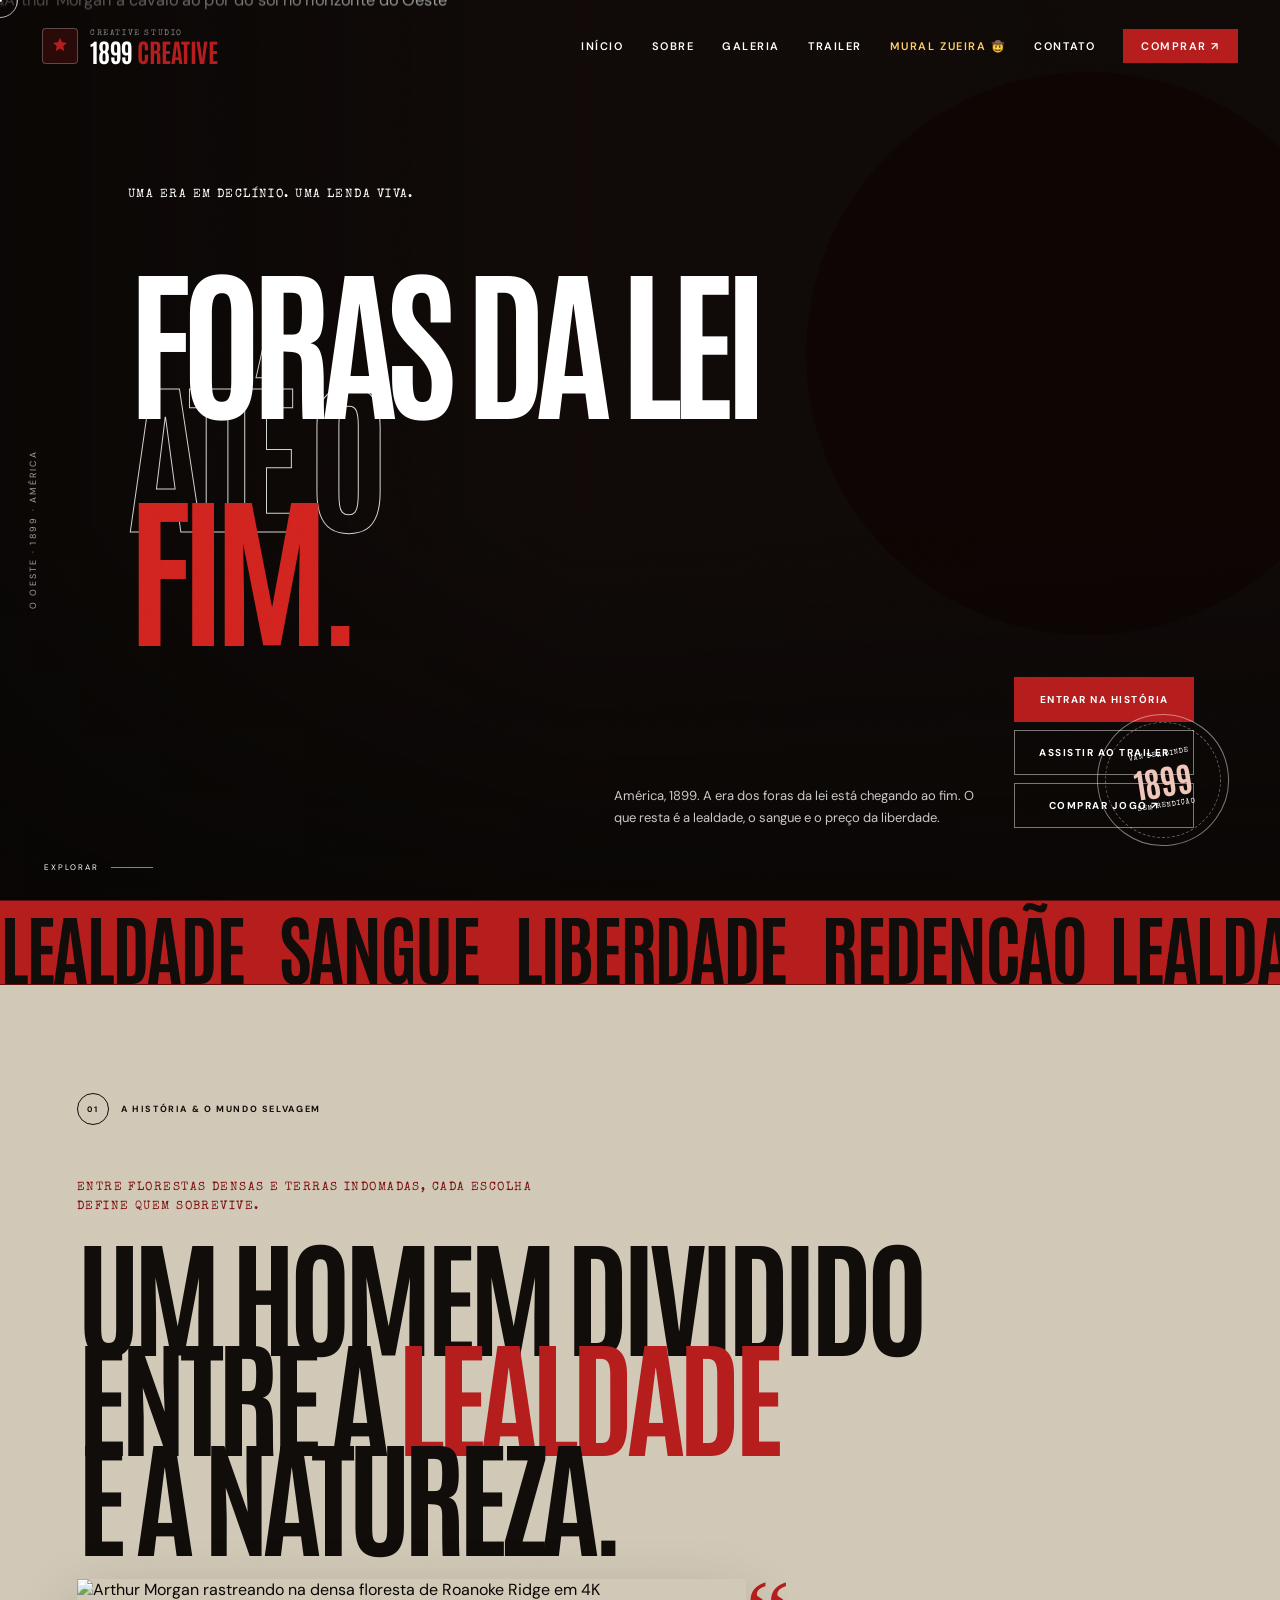
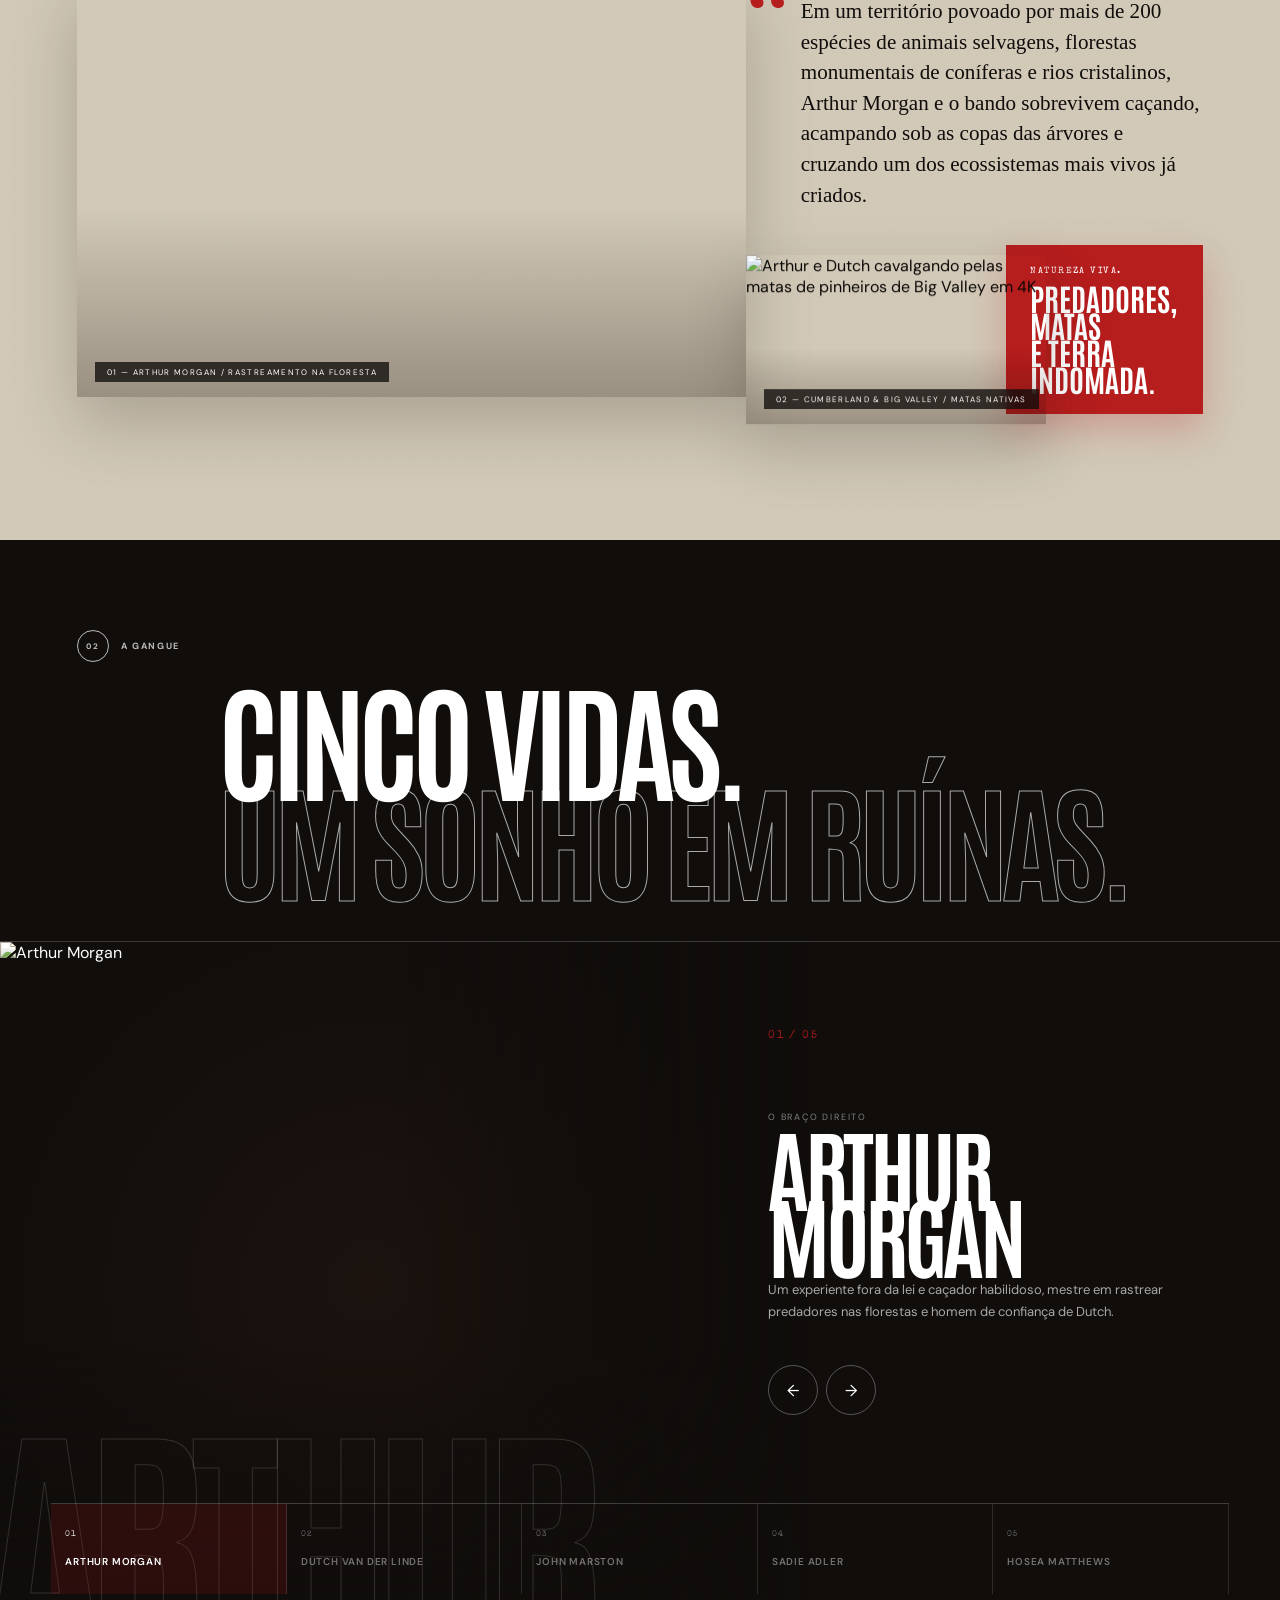
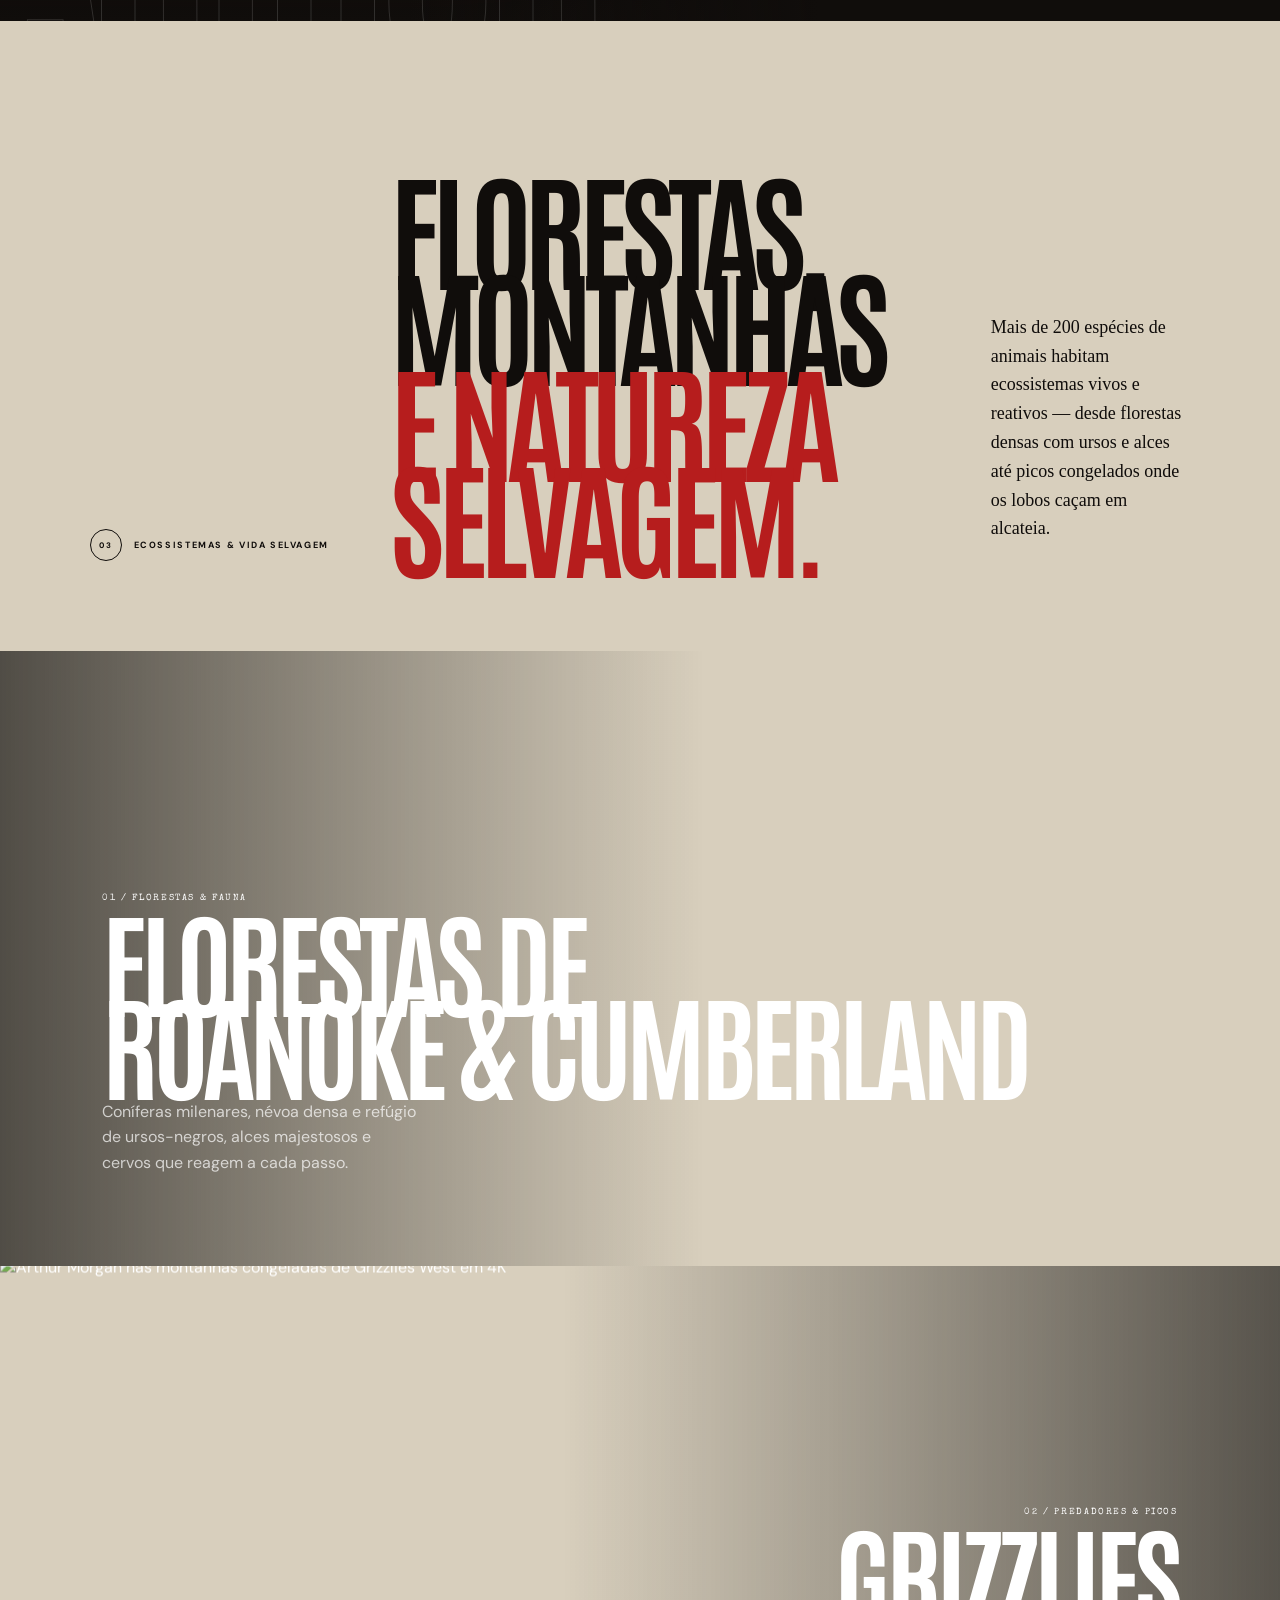
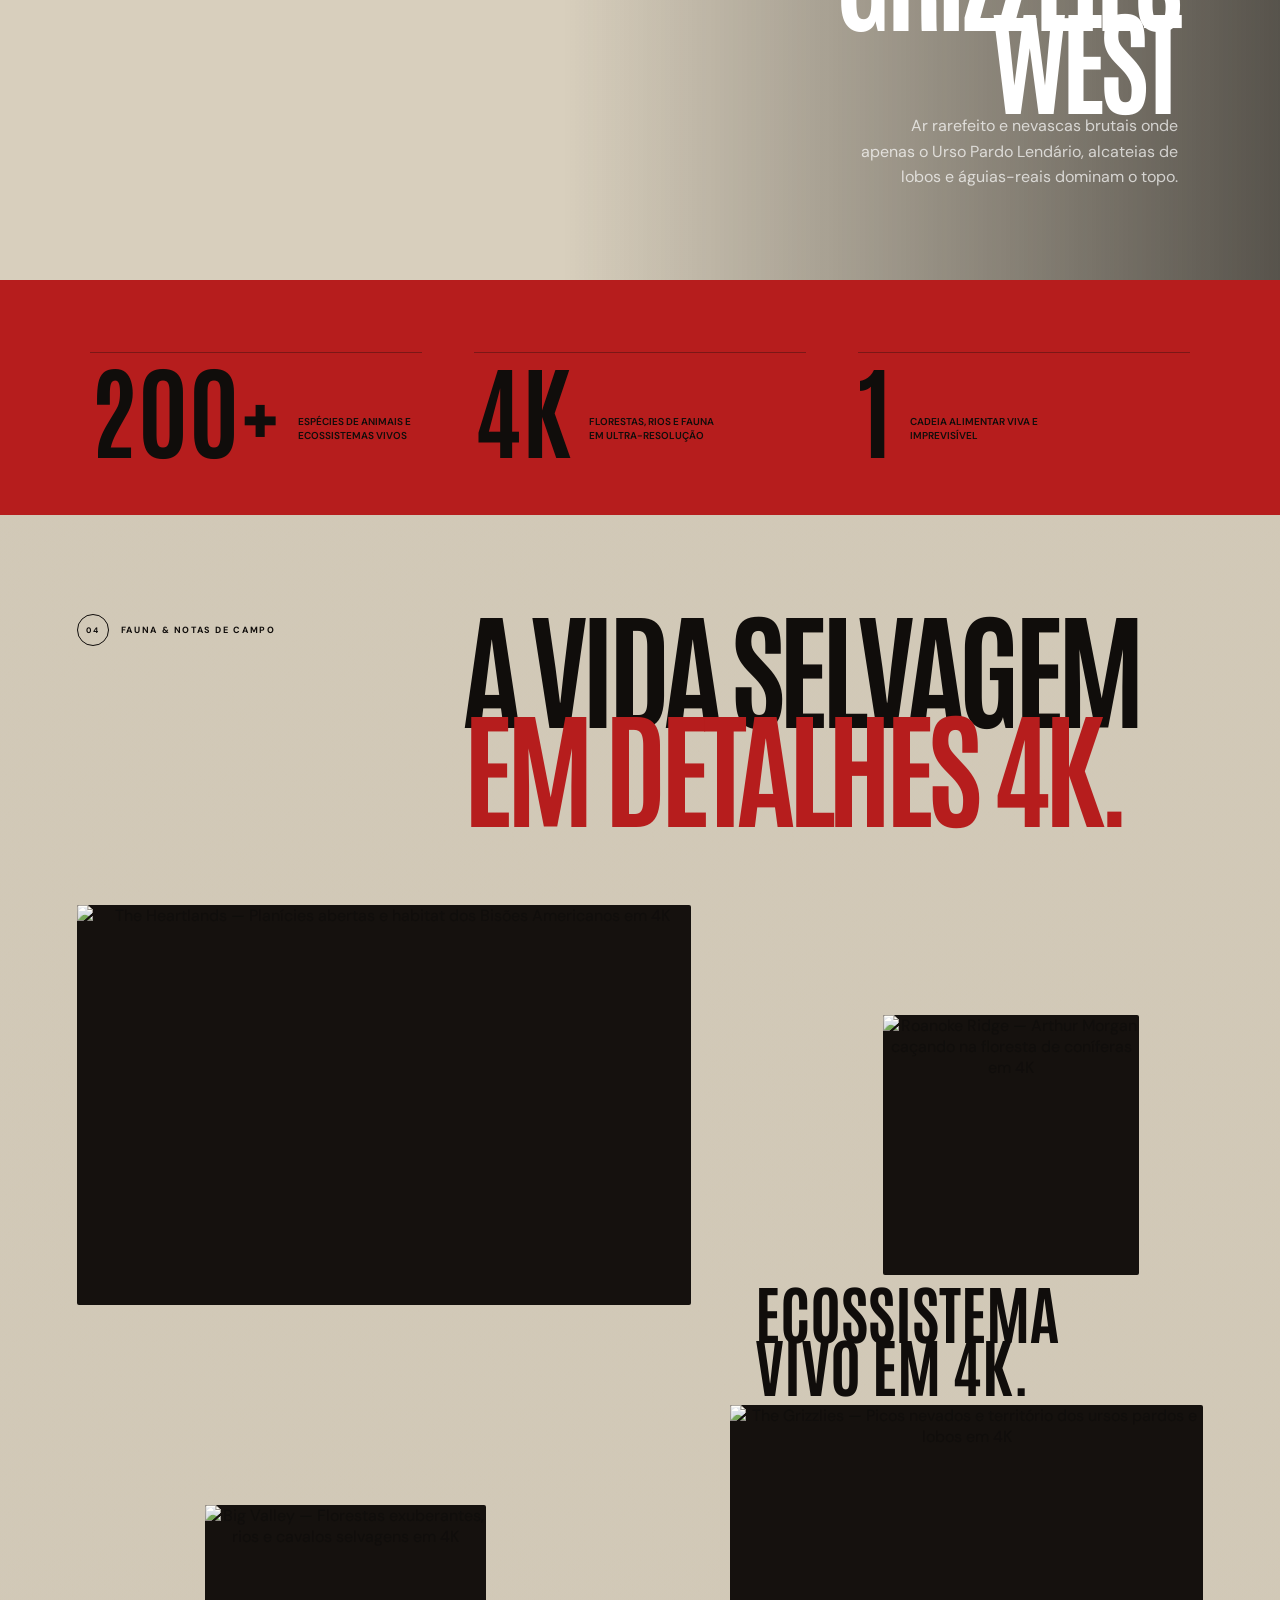
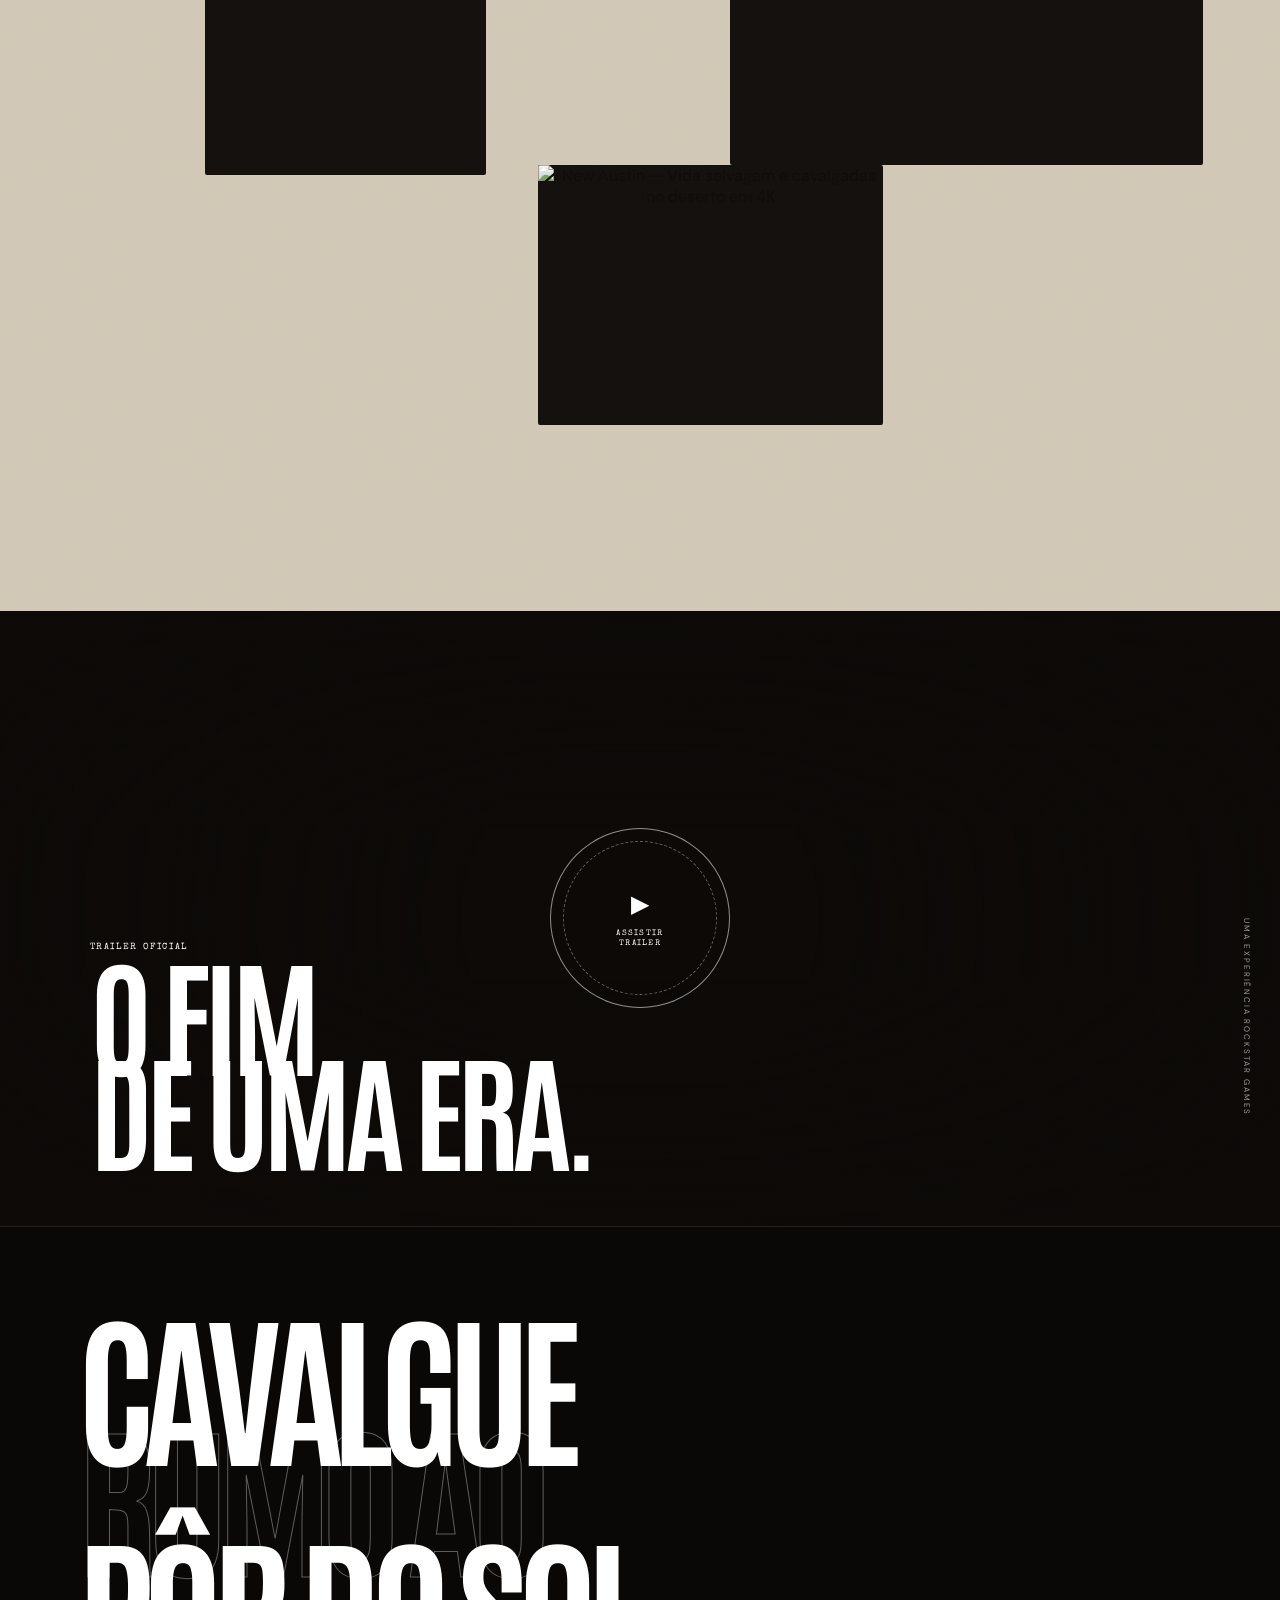
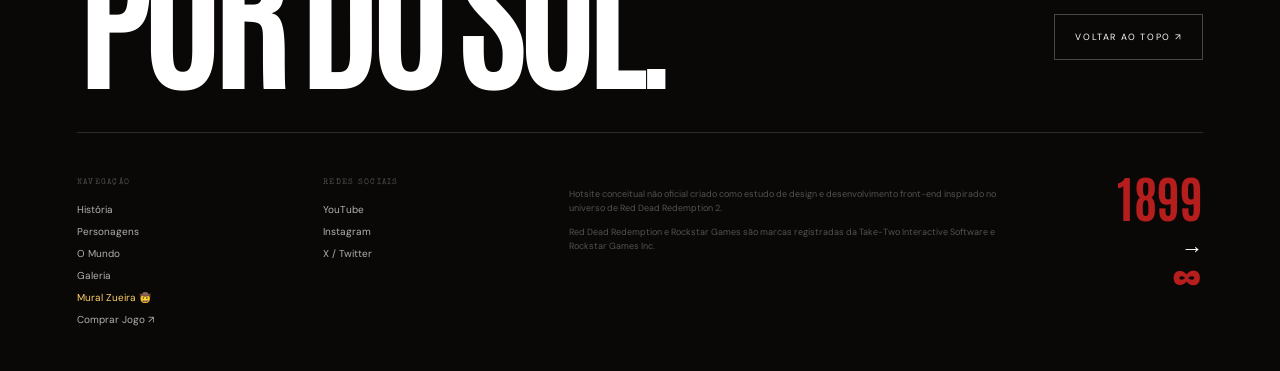
==== commit 474c6b32: "feat: adiciona pagina fun.html com mural de procurados, memes e zueira do velho oeste" ====
--- a/index.html
+++ b/index.html
@@ -47,6 +47,7 @@
       <a href="#story">Sobre</a>
       <a href="#gallery">Galeria</a>
       <a href="#trailer">Trailer</a>
+      <a href="fun.html" style="color: #ffd066;">Mural Zueira 🤠</a>
       <a href="#contato">Contato</a>
       <a href="comprar.html" target="_blank" rel="noopener noreferrer" class="nav-buy">Comprar ↗</a>
     </nav>
@@ -78,7 +79,7 @@
       <div class="hero__index vertical-copy">O OESTE · 1899 · AMÉRICA</div>
 
       <div class="hero__content">
-        <div class="eyebrow reveal">Um mundo em declínio. Uma lenda viva.</div>
+        <div class="eyebrow reveal">Uma era em declínio. Uma lenda viva.</div>
         <h1 class="hero__title" aria-label="Foras da lei até o fim">
           <span class="reveal reveal-delay-1">FORAS DA LEI</span>
           <span class="outline reveal reveal-delay-2">ATÉ O</span>
@@ -367,6 +368,7 @@
         <a href="#characters">Personagens</a>
         <a href="#world">O Mundo</a>
         <a href="#gallery">Galeria</a>
+        <a href="fun.html" style="color: #ffd066;">Mural Zueira 🤠</a>
         <a href="comprar.html" target="_blank" rel="noopener noreferrer">Comprar Jogo ↗</a>
       </div>
       <div>
--- a/style.css
+++ b/style.css
@@ -109,24 +109,26 @@
 .site-header {
   position: fixed;
   inset: 0 0 auto 0;
-  z-index: 100;
+  z-index: 5000;
   height: var(--header-h);
-  padding: 22px 42px;
+  padding: 0 42px;
   display: flex;
   align-items: center;
   justify-content: space-between;
   color: white;
-  transition: background .4s, height .4s, padding .4s, transform .4s;
+  transition: background .35s var(--ease), height .3s, transform .35s var(--ease), border-color .35s;
 }
 .site-header.is-scrolled {
   height: 72px;
-  padding-top: 14px;
-  padding-bottom: 14px;
-  background: rgba(15,12,10,.88);
+  background: rgba(15,12,10,.92);
   backdrop-filter: blur(14px);
+  -webkit-backdrop-filter: blur(14px);
   border-bottom: 1px solid rgba(255,255,255,.09);
 }
-.site-header.is-hidden { transform: translateY(-110%); }
+.site-header.is-hidden:not(.nav-open) { transform: translateY(-110%); }
+.site-header.nav-open {
+  transform: none !important;
+}
 
 .brand {
   color: inherit;
@@ -1476,238 +1478,393 @@
   .world__lead { grid-column: 2; }
 }
 
-/* --- 5. Tablets e Smartphones em Modo Paisagem (max-width: 780px) --- */
-@media (max-width: 780px) {
-  :root { --header-h: 72px; }
-
+/* --- 5. Tablets e Smartphones (max-width: 900px) --- */
+@media (max-width: 900px) {
+  :root { --header-h: 70px; }
+
+  /* Header Mobile */
   .site-header {
-    padding: 14px 20px;
-    background: rgba(15, 12, 10, 0.92);
-    backdrop-filter: blur(12px);
+    height: var(--header-h);
+    padding: 0 20px;
+    background: rgba(14, 11, 9, 0.94);
+    backdrop-filter: blur(16px);
+    -webkit-backdrop-filter: blur(16px);
     border-bottom: 1px solid rgba(255, 255, 255, 0.08);
   }
 
-  .brand__icon { width: 32px; height: 32px; }
-  .brand__icon svg { width: 16px; height: 16px; }
-  .brand__name { font-size: 22px; }
-  .brand__tag { font-size: 7px; }
-
-  .menu-toggle { display: flex; }
-
+  .site-header.is-scrolled {
+    height: 64px;
+    background: rgba(11, 9, 7, 0.98);
+  }
+
+  .brand {
+    z-index: 5002;
+    position: relative;
+    gap: 10px;
+    white-space: nowrap;
+  }
+  .brand__icon {
+    width: 34px;
+    height: 34px;
+  }
+  .brand__icon svg {
+    width: 17px;
+    height: 17px;
+  }
+  .brand__name {
+    font-size: 21px;
+  }
+  .brand__tag {
+    font-size: 7px;
+    letter-spacing: .15em;
+  }
+
+  /* Botão Hamburger */
+  .menu-toggle {
+    display: flex;
+    z-index: 5002;
+    position: relative;
+    width: 44px;
+    height: 44px;
+    padding: 12px 10px;
+  }
+
+  /* Gaveta / Menu Mobile em Tela Cheia */
   .site-nav {
     position: fixed;
-    inset: 0;
-    z-index: 100;
-    padding: 14vh 8vw 8vh;
+    top: 0;
+    left: 0;
+    right: 0;
+    bottom: 0;
+    width: 100vw;
+    height: 100dvh;
+    z-index: 5001;
+    padding: max(95px, calc(var(--header-h) + 24px)) 24px max(32px, env(safe-area-inset-bottom));
     display: flex;
     flex-direction: column;
     align-items: flex-start;
-    justify-content: center;
-    gap: 22px;
-    background: rgba(12, 10, 8, 0.98);
-    backdrop-filter: blur(20px);
+    justify-content: flex-start;
+    gap: 16px;
+    background: rgba(11, 9, 7, 0.98);
+    backdrop-filter: blur(28px);
+    -webkit-backdrop-filter: blur(28px);
     opacity: 0;
     visibility: hidden;
-    transform: translateY(-10px);
+    pointer-events: none;
+    transform: translateY(-8px);
     transition: opacity .35s var(--ease), visibility .35s var(--ease), transform .35s var(--ease);
-  }
+    overflow-y: auto;
+    -webkit-overflow-scrolling: touch;
+  }
+
   .site-nav.is-open {
     opacity: 1;
     visibility: visible;
+    pointer-events: auto;
     transform: translateY(0);
   }
+
   .site-nav a {
     font-family: var(--display);
     font-weight: 700;
-    font-size: clamp(34px, 8.5vw, 48px);
-    line-height: 1;
+    font-size: clamp(30px, 8vw, 42px);
+    line-height: 1.1;
     letter-spacing: -.02em;
-    color: rgba(255, 255, 255, 0.85);
-    transition: color .25s, transform .25s;
+    color: rgba(255, 255, 255, 0.9);
+    padding: 8px 0;
+    width: 100%;
+    border-bottom: 1px solid rgba(255, 255, 255, 0.06);
+    transition: color .25s, transform .25s, padding-left .25s;
   }
   .site-nav a:hover,
   .site-nav a:focus {
     color: var(--red);
-    transform: translateX(8px);
+    padding-left: 8px;
   }
   .site-nav a::after { display: none; }
+
   .site-nav .nav-buy {
-    margin-top: 10px;
-    font-size: clamp(22px, 5.5vw, 28px);
-    padding: 12px 24px;
+    margin-top: 14px;
+    font-size: clamp(19px, 5vw, 24px);
+    padding: 14px 24px;
+    width: 100%;
+    text-align: center;
     background: var(--red);
     color: #ffffff;
-    display: inline-block;
+    border-radius: 3px;
+    border-bottom: none;
+    display: flex;
+    align-items: center;
+    justify-content: center;
+    box-shadow: 0 10px 25px rgba(182, 29, 29, 0.35);
   }
   .site-nav .nav-buy:hover {
     background: #ffffff;
     color: var(--ink);
-    transform: none;
-  }
-
+    padding-left: 24px;
+  }
+
+  /* Hero Mobile */
   .hero__content {
-    padding: 19vh 20px 12vh 36px;
+    padding: 110px 20px 40px;
     justify-content: flex-start;
   }
-  .hero__visual { inset: -4%; }
-  .hero__visual img { object-position: center 30%; }
+  .hero__visual { inset: 0; }
+  .hero__visual img { object-position: center 25%; }
   .hero__shade {
     background:
-      linear-gradient(0deg, rgba(9,7,6,.88), transparent 58%),
-      linear-gradient(90deg, rgba(9,7,6,.62), transparent);
-  }
-  .hero__sun { width: 82vw; right: -33vw; top: 16vh; }
-  .hero__title { margin-top: 14vh; font-size: clamp(68px, 24vw, 120px); }
+      linear-gradient(0deg, rgba(9,7,6,.92), transparent 50%),
+      linear-gradient(90deg, rgba(9,7,6,.65), transparent);
+  }
+  .hero__sun { width: 75vw; right: -25vw; top: 12vh; }
+  .hero__title {
+    margin-top: 5vh;
+    font-size: clamp(52px, 15vw, 92px);
+    line-height: .82;
+  }
   .hero__title .outline { transform: none; }
-  .hero__title .red { transform: translateX(10vw); }
+  .hero__title .red { transform: none; }
   .hero__bottom {
-    width: auto;
-    margin: 7vh 0 0;
+    width: 100%;
+    margin: 5vh 0 0;
     flex-direction: column;
     align-items: flex-start;
-    gap: 22px;
-  }
-  .hero__bottom p { max-width: 300px; }
-  .hero__actions { flex-direction: row; width: 100%; }
-  .btn { min-width: 0; flex: 1; padding-inline: 10px; }
-  .hero__index { left: 12px; }
-  .hero__stamp { width: 100px; right: 18px; bottom: 8vh; opacity: .72; }
+    gap: 20px;
+  }
+  .hero__bottom p { max-width: 100%; font-size: 15px; line-height: 1.5; }
+  .hero__actions {
+    flex-direction: column;
+    width: 100%;
+    gap: 10px;
+  }
+  .btn {
+    min-width: 0;
+    width: 100%;
+    padding: 14px 18px;
+    text-align: center;
+    justify-content: center;
+  }
+  .hero__index { left: 12px; font-size: 9px; opacity: .7; }
+  .hero__stamp { display: none; }
   .scroll-cue { display: none; }
 
-  .story { padding: 8vh 20px 10vh; }
-  .story__intro { margin: 4vh 0 4vh; }
-  .display { font-size: clamp(54px, 18vw, 96px); }
+  /* História Mobile */
+  .story { padding: 60px 20px; }
+  .story__intro { margin: 24px 0; }
+  .display { font-size: clamp(42px, 12vw, 76px); }
   .story__grid {
     grid-template-columns: 1fr;
-    gap: 30px;
-  }
-  .story__image--main { min-height: 380px; height: 380px; }
-  .story__copy { padding-left: 36px; }
-  .story__copy .quote-mark { top: -20px; font-size: 70px; }
-  .story__copy p { font-size: 19px; }
-  .story__secondary-row { grid-template-columns: 1fr; gap: 20px; }
-  .story__image--secondary { height: 220px; }
+    gap: 24px;
+  }
+  .story__image--main {
+    aspect-ratio: 16/10;
+    max-height: 340px;
+    height: auto;
+  }
+  .story__copy { padding-left: 0; }
+  .story__copy .quote-mark {
+    position: static;
+    display: block;
+    font-size: 60px;
+    margin-bottom: -15px;
+  }
+  .story__copy p { font-size: 17px; line-height: 1.5; }
+  .story__secondary-row { grid-template-columns: 1fr; gap: 16px; }
+  .story__image--secondary {
+    aspect-ratio: 16/9;
+    max-height: 220px;
+    height: auto;
+  }
   .story__pullquote { padding: 18px 20px; }
-  .story__pullquote strong { font-size: 32px; }
-
-  .characters { padding-top: 8vh; }
-  .characters__head { padding: 0 20px 5vh; }
-  .characters__head .display { margin-left: 0; }
-  .character-stage { min-height: 860px; }
-  .character-stage__image-wrap { inset: 0 0 41% 0; }
-  .character-stage__image { object-position: center 15%; }
+  .story__pullquote strong { font-size: 26px; }
+
+  /* Personagens Mobile */
+  .characters { padding-top: 50px; }
+  .characters__head { padding: 0 20px 30px; }
+  .characters__head .display { margin-left: 0; font-size: clamp(38px, 10vw, 56px); }
+  .character-stage {
+    min-height: 760px;
+  }
+  .character-stage__image-wrap {
+    inset: 0 0 44% 0;
+  }
+  .character-stage__image {
+    object-position: center 10%;
+    max-height: 95%;
+  }
   .character-stage__wash {
-    background: linear-gradient(0deg, var(--ink) 0%, transparent 52%);
-  }
-  .character-stage__ghost { bottom: 41%; font-size: 36vw; }
+    background: linear-gradient(0deg, var(--ink) 0%, transparent 48%);
+  }
+  .character-stage__ghost { bottom: 44%; font-size: 34vw; }
   .character-stage__info {
     left: 20px;
     right: 20px;
     top: auto;
-    bottom: 120px;
+    bottom: 105px;
     width: auto;
   }
-  .character-stage__number { margin-bottom: 18px; }
-  .character-stage__info h3 { font-size: 68px; }
-  .character-stage__info > p:last-of-type { font-size: 12px; }
-  .character-stage__controls { margin-top: 24px; }
+  .character-stage__number { margin-bottom: 12px; }
+  .character-stage__info h3 { font-size: clamp(44px, 12vw, 68px); }
+  .character-stage__info > p:last-of-type { font-size: 13px; max-width: 100%; }
+  .character-stage__controls { margin-top: 18px; }
   .character-list {
     left: 0;
     bottom: 0;
     width: 100%;
     overflow-x: auto;
+    -webkit-overflow-scrolling: touch;
     background: #0b0908;
-  }
-  .character-list button { min-width: 150px; min-height: 82px; }
-
+    display: flex;
+  }
+  .character-list button {
+    min-width: 135px;
+    min-height: 68px;
+    padding: 10px 14px;
+    font-size: 11px;
+    flex-shrink: 0;
+  }
+
+  /* Mundo Mobile */
   .world__intro {
     min-height: auto;
-    padding: 8vh 20px;
+    padding: 50px 20px 30px;
     display: block;
   }
-  .world__title { margin-top: 8vh; font-size: 20vw; }
-  .world__lead { margin: 5vh 0 0 20vw; max-width: 280px; }
-  .world-panel { min-height: 82vh; }
+  .world__title { margin-top: 20px; font-size: clamp(42px, 12vw, 70px); }
+  .world__lead { margin: 15px 0 0; font-size: 16px; max-width: 100%; }
+  .world-panel { min-height: 480px; }
   .world-panel__copy,
   .world-panel__copy--right {
     left: 20px;
-    right: auto;
-    bottom: 7vh;
+    right: 20px;
+    bottom: 30px;
     text-align: left;
   }
-  .world-panel__copy h3 { font-size: 19vw; }
+  .world-panel__copy h3 { font-size: clamp(38px, 10vw, 56px); }
   .world-panel__copy--right p { margin-left: 0; }
   .world-panel--desert::after { background: linear-gradient(90deg, rgba(8,7,6,.67), transparent 76%); }
   .world-stats {
-    padding: 6vh 20px;
+    padding: 40px 20px;
     grid-template-columns: 1fr;
+    gap: 20px;
   }
   .world-stats div { justify-content: space-between; }
 
-  .gallery { padding: 8vh 20px 10vh; }
+  /* Galeria Mobile */
+  .gallery { padding: 50px 20px 60px; }
   .gallery__head { display: block; }
-  .gallery__head .display { margin-top: 6vh; }
+  .gallery__head .display { margin-top: 20px; }
   .editorial-gallery {
     min-height: auto;
-    margin-top: 7vh;
-    display: grid;
-    grid-template-columns: 1.2fr .8fr;
-    gap: 42px 14px;
+    margin-top: 30px;
+    display: flex;
+    flex-direction: column;
+    gap: 18px;
+    position: static;
   }
   .gallery-shot,
   .gallery-note {
-    position: relative;
-    inset: auto;
-    width: auto;
+    position: static;
+    width: 100%;
     height: auto;
   }
-  .gallery-shot img { height: 38vh; }
-  .shot-a { grid-column: 1/-1; }
-  .shot-a img { height: 55vh; }
-  .shot-c { grid-column: 1/-1; }
-  .shot-c img { height: 50vh; }
-  .gallery-note { align-self: end; }
-  .gallery-note strong { font-size: 46px; }
-  .shot-e { grid-column: 2; }
-
-  .trailer { min-height: 90vh; }
-  .trailer__copy { left: 20px; bottom: 6vh; }
-  .trailer__copy h2 { font-size: 22vw; }
-  .play-button { width: 130px; height: 130px; }
+  .gallery-shot {
+    aspect-ratio: 16/9;
+  }
+  .gallery-shot img {
+    height: 100%;
+    width: 100%;
+  }
+  .gallery-note {
+    margin: 12px 0;
+  }
+  .gallery-note strong { font-size: 36px; }
+
+  /* Trailer Mobile */
+  .trailer { min-height: 440px; padding: 40px 20px; }
+  .trailer__copy { left: 20px; bottom: 30px; }
+  .trailer__copy h2 { font-size: clamp(40px, 12vw, 64px); }
+  .play-button { width: 110px; height: 110px; }
+  .play-button__icon { font-size: 20px; margin-bottom: 4px; }
+  .play-button__text { font-size: 7px; }
   .trailer__edge-text { display: none; }
 
-  .buy { padding: 8vh 20px; }
-  .buy__heading { display: block; margin: 7vh 0; }
-  .buy__heading > p { margin-top: 4vh; width: auto; max-width: 300px; }
-  .buy-console { grid-template-columns: 1fr; }
-  .edition-select, .platform-select, .order-summary { padding: 25px 20px; }
-  .order-summary { grid-column: auto; }
-
-  .footer { padding: 8vh 20px 4vh; }
+  /* Footer Mobile */
+  .footer { padding: 60px 20px 30px; }
   .footer__top { display: block; }
-  .footer__top h2 { font-size: 24vw; }
-  .back-top { display: inline-block; margin-top: 5vh; }
-  .footer__bottom { grid-template-columns: 1fr 1fr; gap: 7vh 20px; }
-  .footer__legal { grid-column: 1/-1; }
-  .footer__year { text-align: left; }
-
-  .lightbox figure { width: 88vw; height: 68vh; }
-  .lightbox__nav { top: auto; bottom: 32px; }
+  .footer__top h2 { font-size: clamp(44px, 13vw, 80px); }
+  .back-top { display: inline-block; margin-top: 30px; }
+  .footer__bottom { grid-template-columns: 1fr; gap: 30px; }
+  .footer__legal { grid-column: auto; }
+  .footer__year { text-align: left; font-size: 32px; }
+
+  /* Lightbox Mobile */
+  .lightbox figure { width: 92vw; height: 75vh; }
+  .lightbox__nav { top: auto; bottom: 20px; width: 42px; height: 42px; }
+  .lightbox__nav--prev { left: 20px; }
+  .lightbox__nav--next { right: 20px; }
 }
 
 /* --- 6. Smartphones Compactos (max-width: 480px) --- */
 @media (max-width: 480px) {
-  .brand__small { display: none; }
-  .hero__actions { flex-direction: column; }
-  .hero__title { font-size: 23vw; }
-  .hero__stamp { display: none; }
-  .story__composition { grid-template-columns: 1fr; }
-  .story__image--secondary, .story__pullquote { grid-column: 1; }
-  .gallery-note { grid-column: 1/-1; }
-  .gallery-shot { grid-column: 1/-1; }
-  .gallery-shot img { height: 44vh; }
-  .footer__bottom { grid-template-columns: 1fr; }
-  .footer__legal { grid-column: auto; }
+  :root { --header-h: 64px; }
+
+  .site-header {
+    height: var(--header-h);
+    padding: 0 14px;
+  }
+  .brand__placeholder {
+    gap: 8px;
+  }
+  .brand__icon {
+    width: 30px;
+    height: 30px;
+  }
+  .brand__icon svg {
+    width: 15px;
+    height: 15px;
+  }
+  .brand__name {
+    font-size: 18px;
+  }
+  .brand__tag {
+    font-size: 6.5px;
+    letter-spacing: .12em;
+  }
+  .menu-toggle {
+    width: 40px;
+    height: 40px;
+    padding: 11px 9px;
+  }
+  .menu-toggle span {
+    width: 20px;
+  }
+
+  .site-nav {
+    padding: 85px 20px 24px;
+    gap: 12px;
+  }
+  .site-nav a {
+    font-size: clamp(26px, 7.5vw, 34px);
+    padding: 6px 0;
+  }
+  .site-nav .nav-buy {
+    font-size: 17px;
+    padding: 12px 20px;
+  }
+
+  .hero__content {
+    padding: 95px 14px 24px;
+  }
+  .hero__title {
+    font-size: clamp(46px, 13.5vw, 70px);
+  }
+  .story { padding: 45px 14px; }
+  .characters { padding-top: 35px; }
+  .characters__head { padding: 0 14px 20px; }
+  .world__intro { padding: 40px 14px 20px; }
+  .gallery { padding: 40px 14px 45px; }
+  .footer { padding: 45px 14px 24px; }
 }
 
 /* --- 7. Acessibilidade: Movimento Reduzido --- */
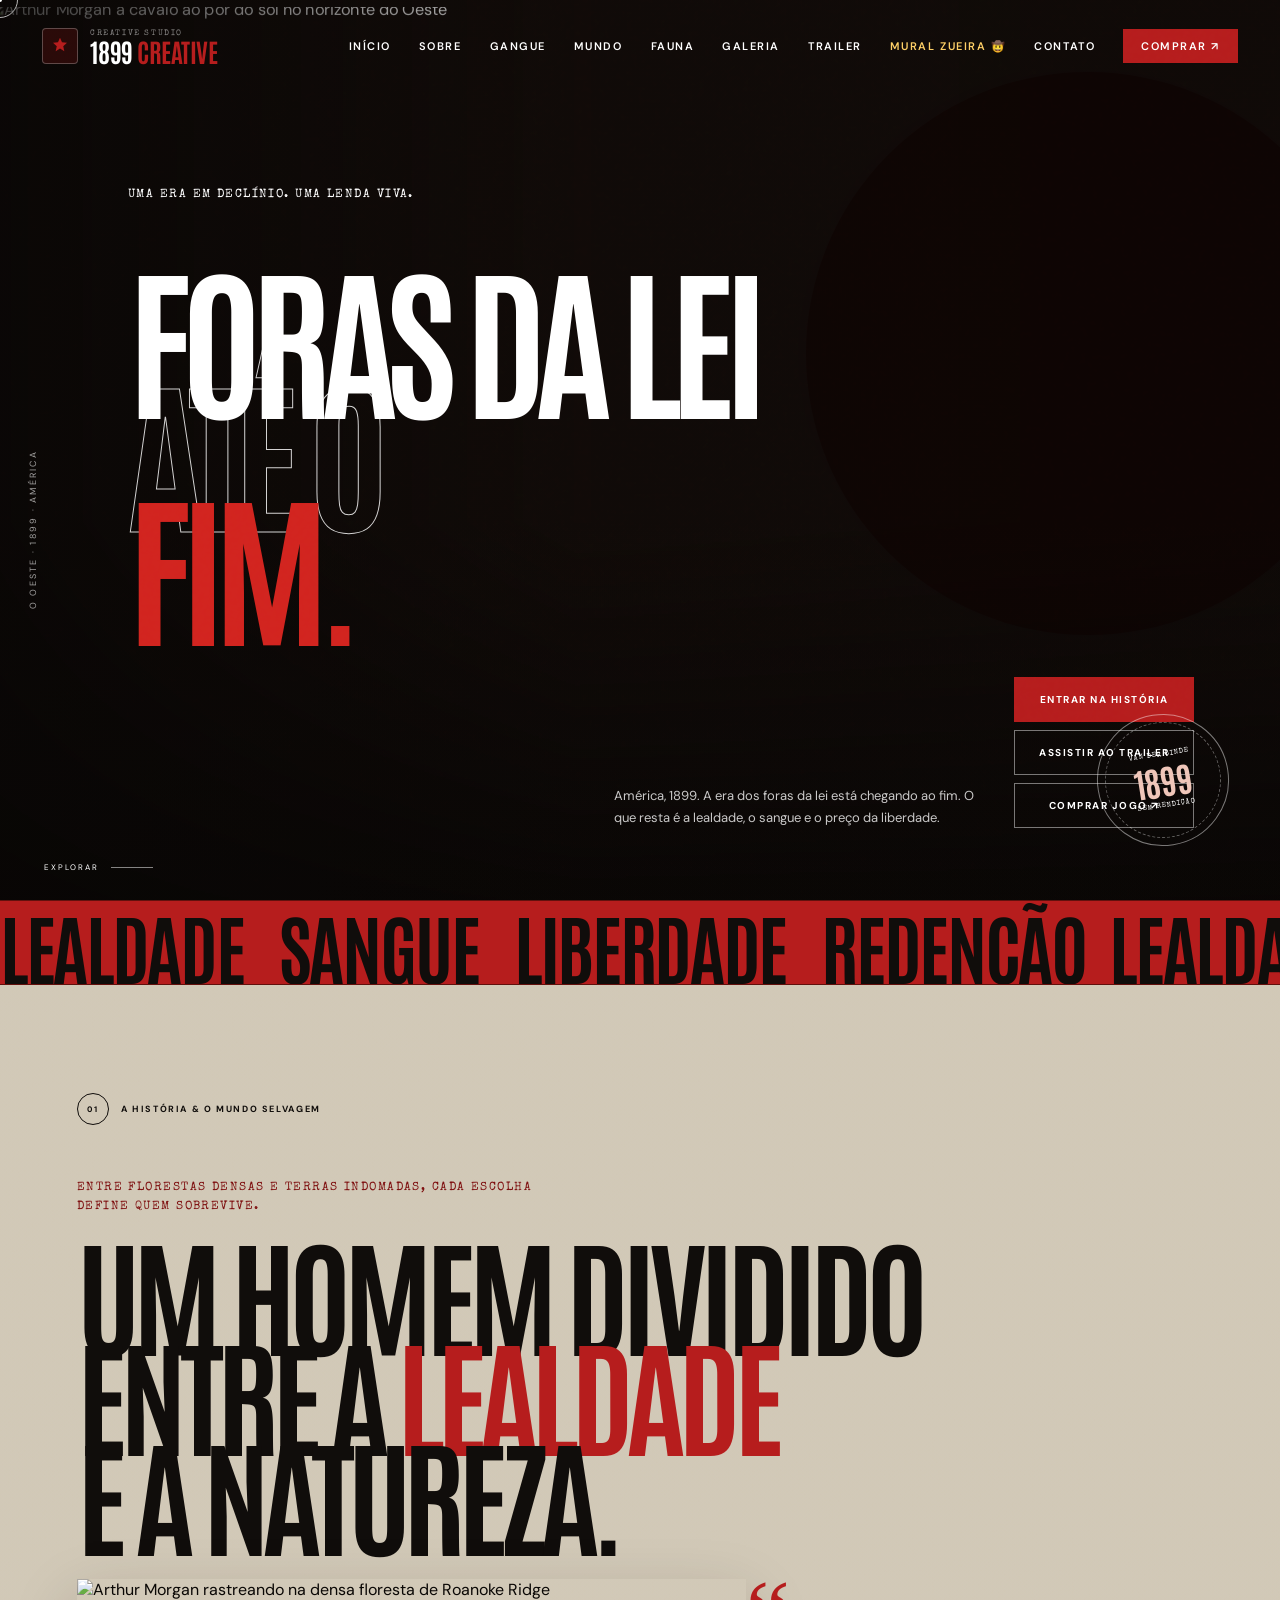
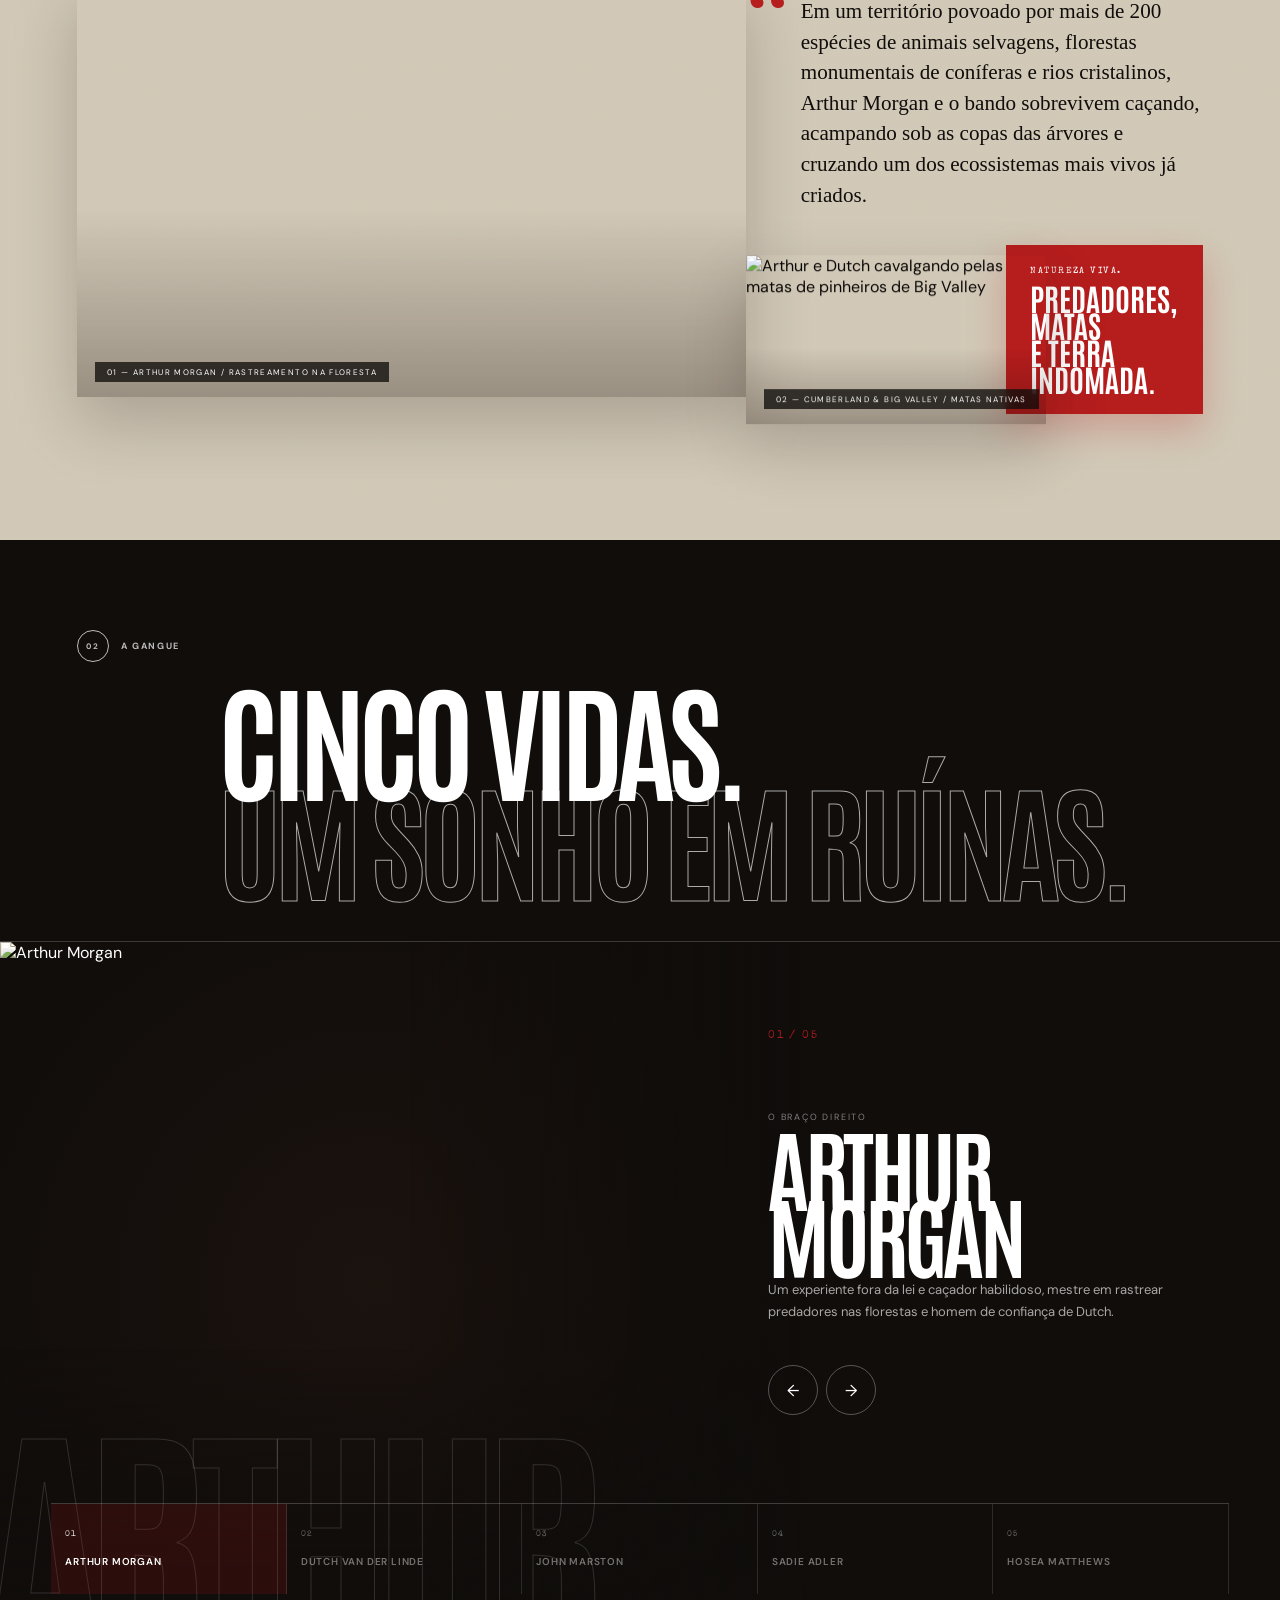
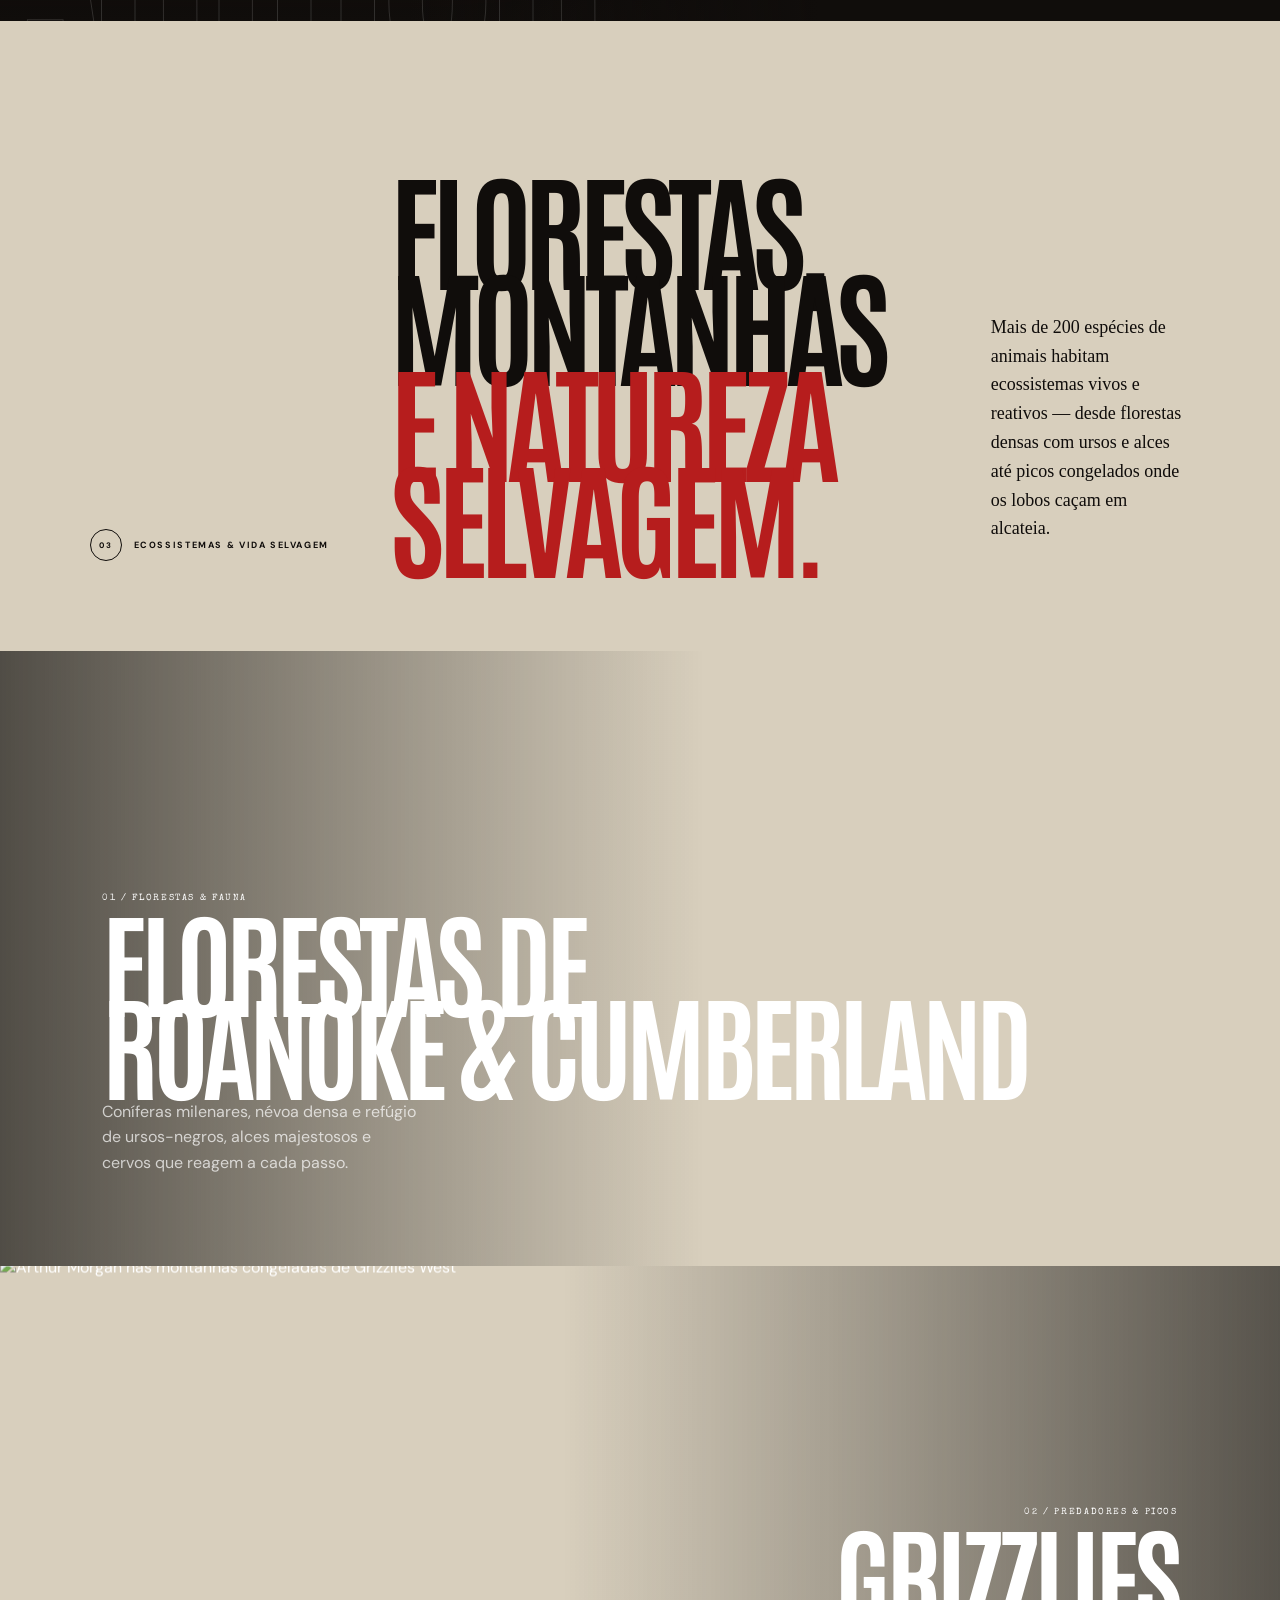
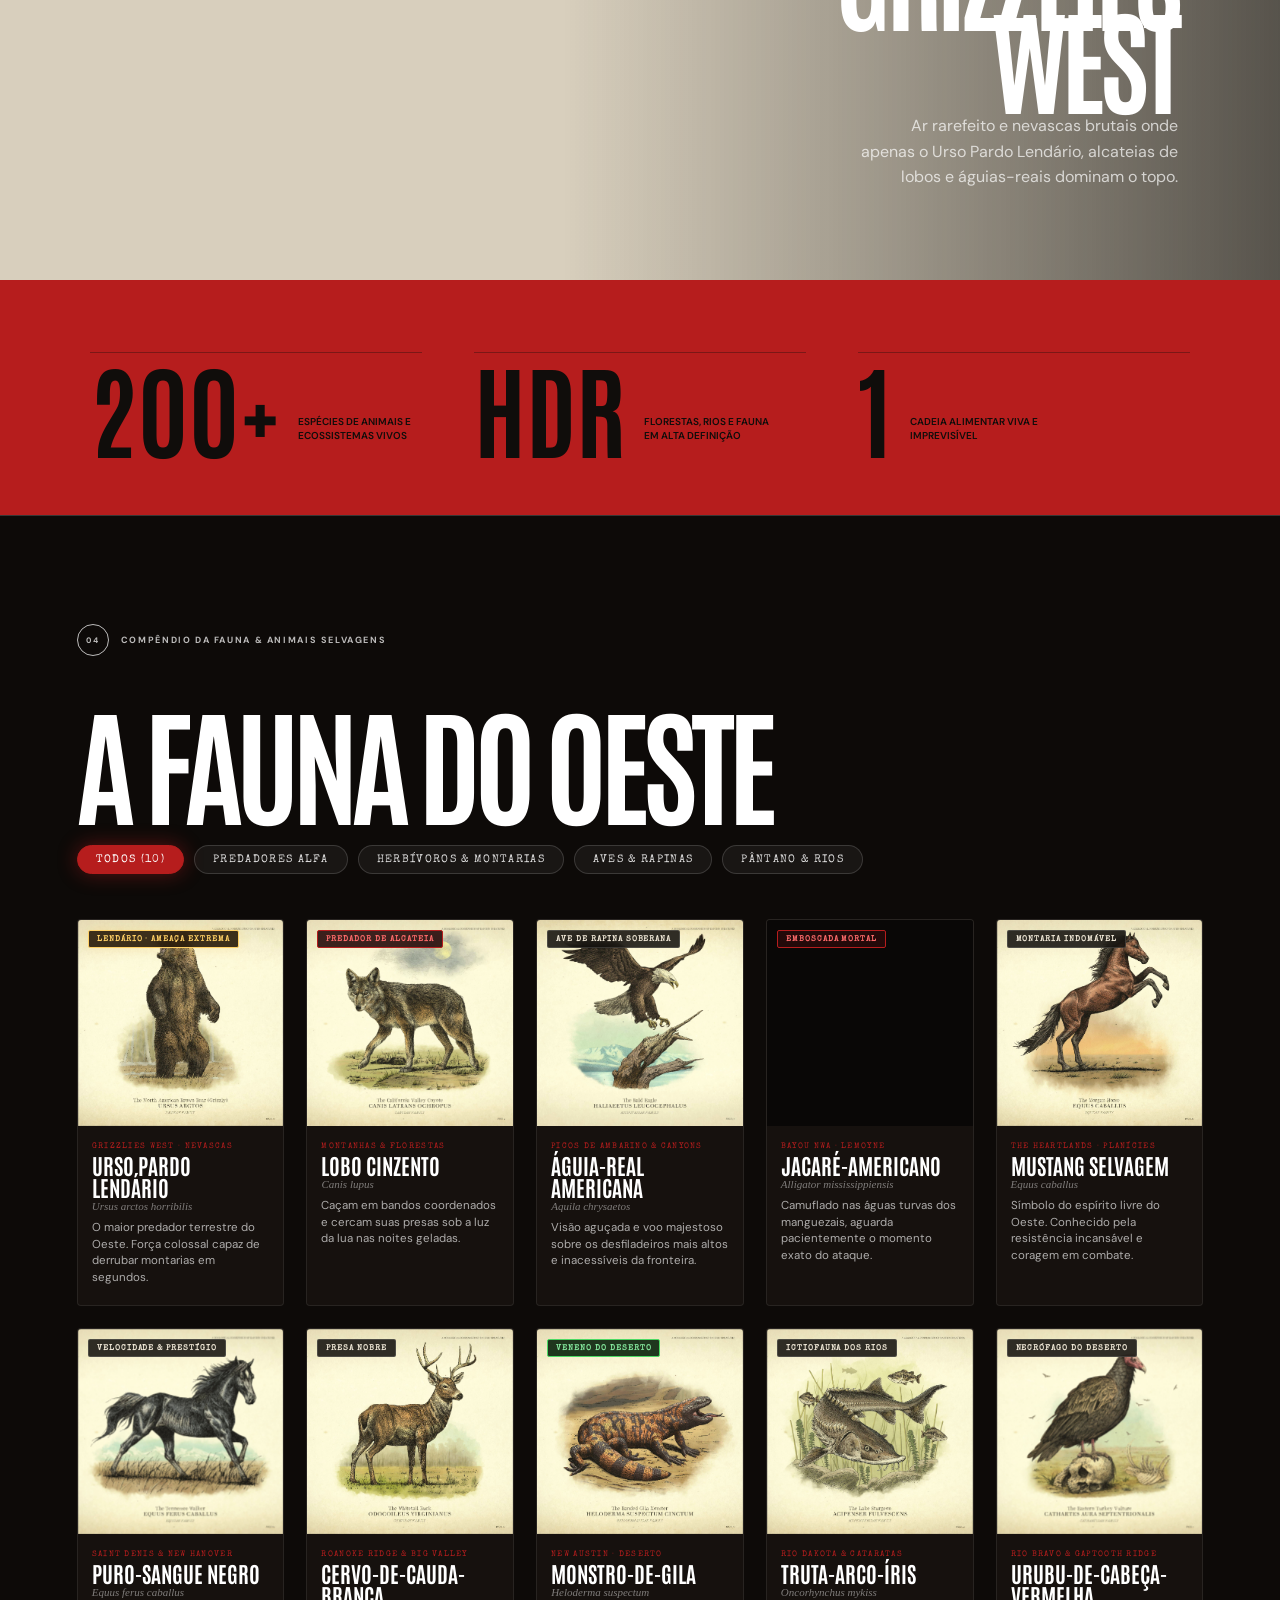
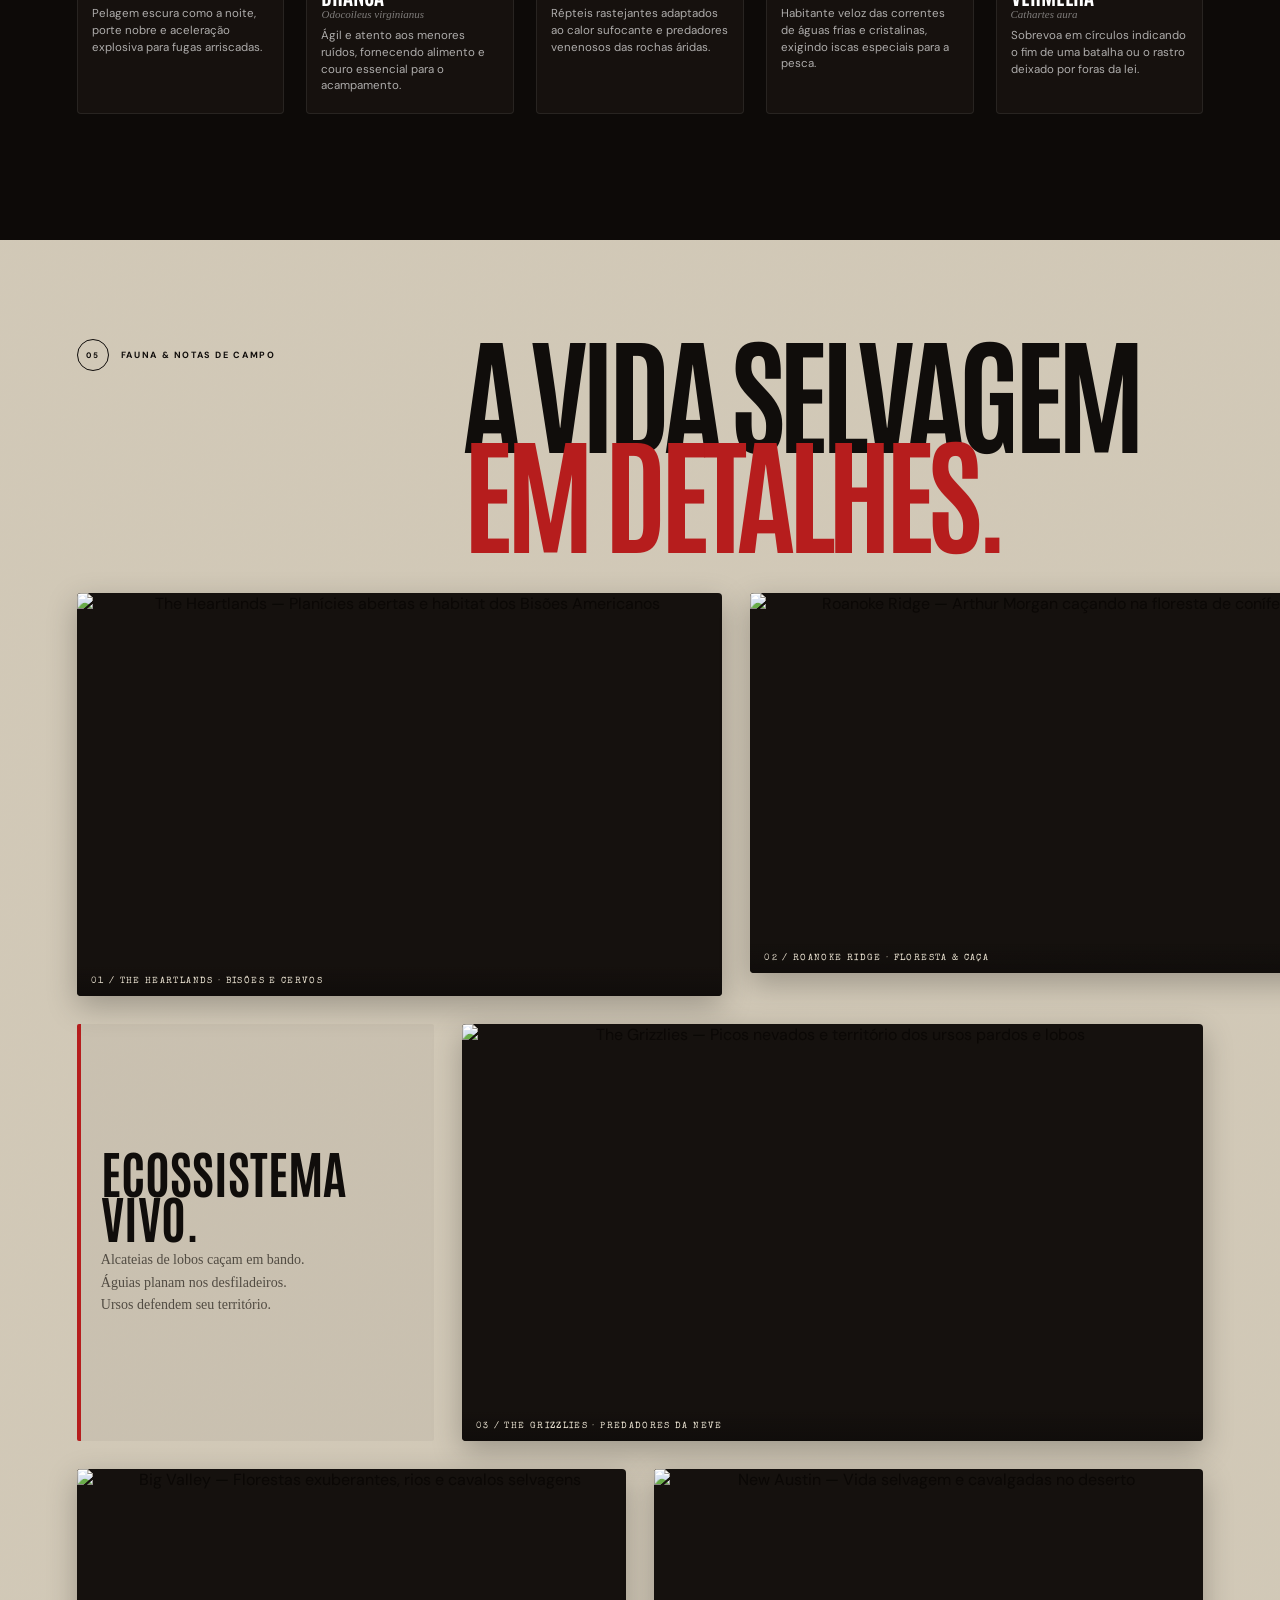
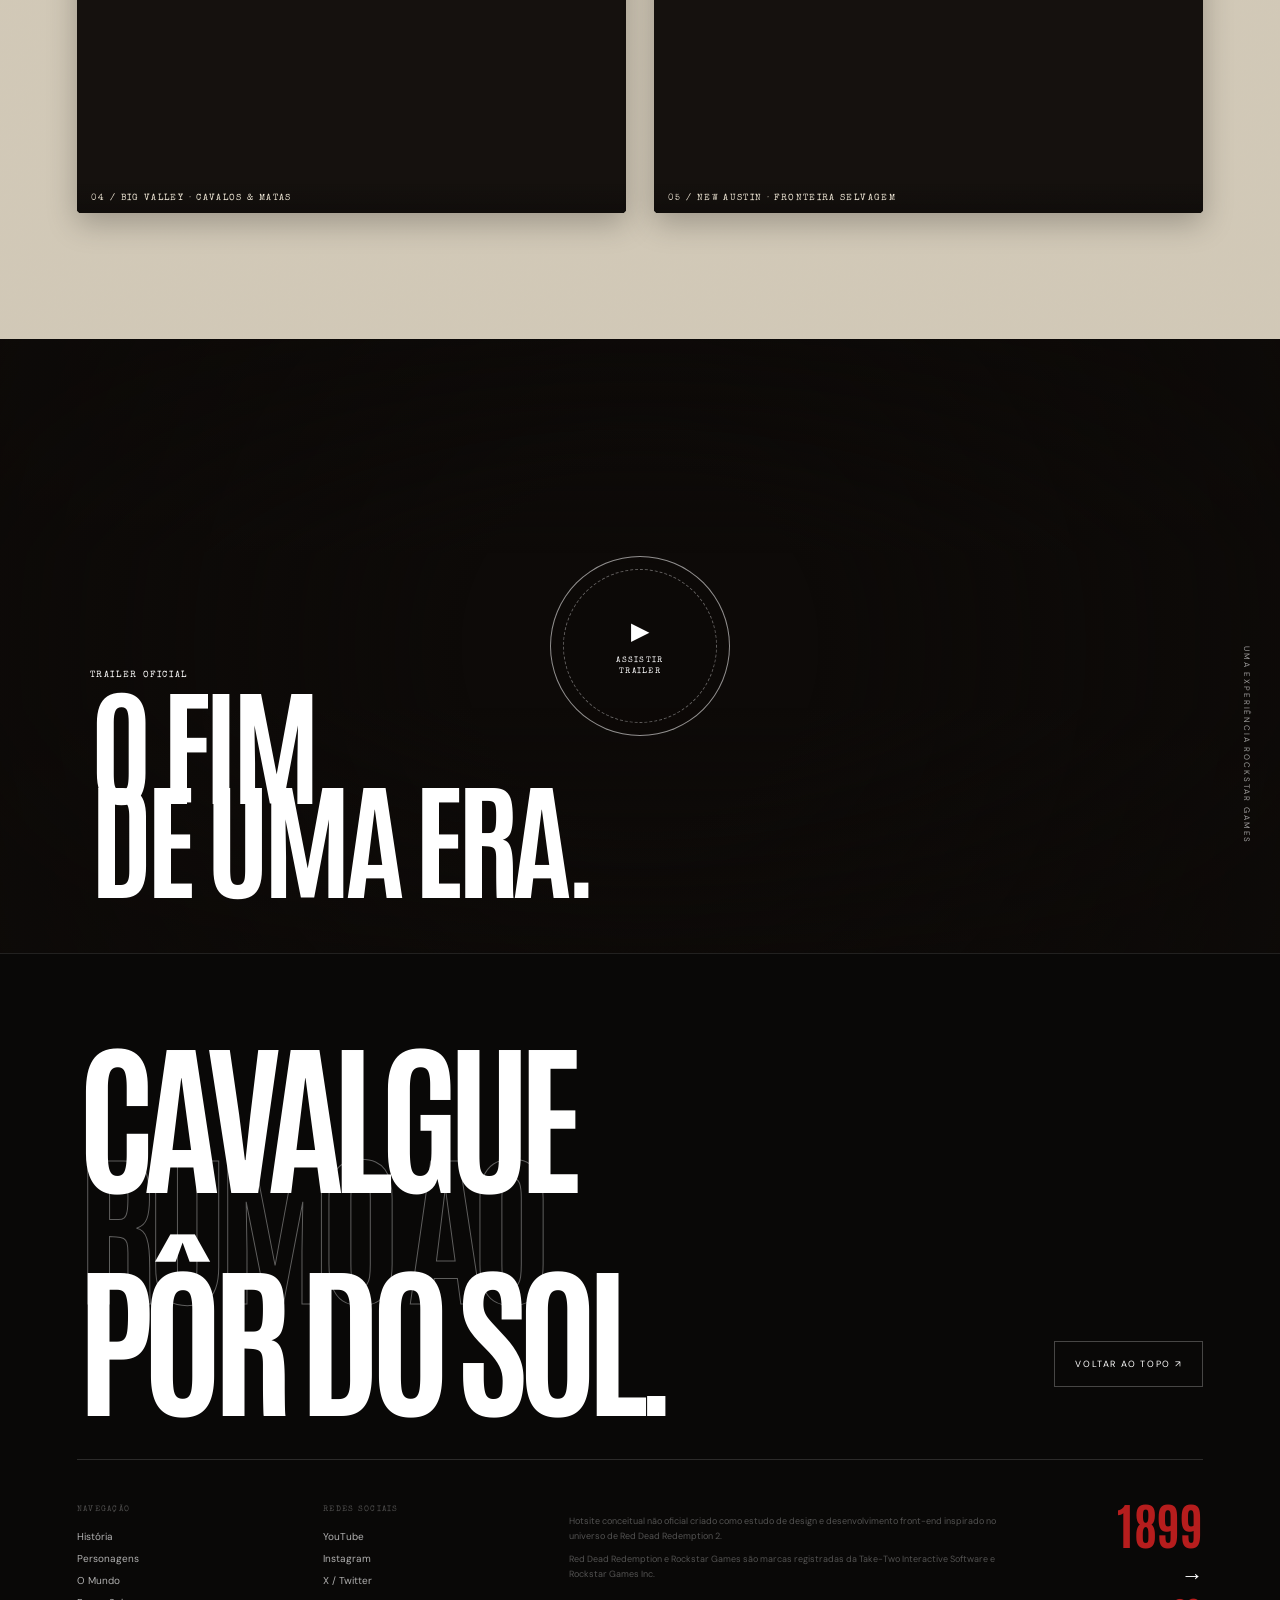
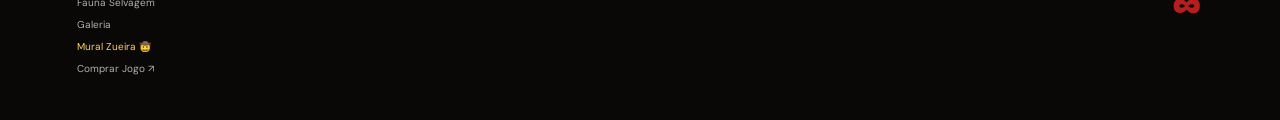
==== commit 5f4ed327: "feat(wildlife): adiciona secao compendio da fauna com 10 animais, filtros interativos, lightbox e co" ====
--- a/index.html
+++ b/index.html
@@ -45,6 +45,9 @@
     <nav class="site-nav" id="siteNav" aria-label="Navegação principal">
       <a href="#hero">Início</a>
       <a href="#story">Sobre</a>
+      <a href="#characters">Gangue</a>
+      <a href="#world">Mundo</a>
+      <a href="#wildlife">Fauna</a>
       <a href="#gallery">Galeria</a>
       <a href="#trailer">Trailer</a>
       <a href="fun.html" style="color: #ffd066;">Mural Zueira 🤠</a>
@@ -130,7 +133,7 @@
         <figure class="story__image story__image--main reveal parallax-media" data-speed="0.04">
           <img 
             src="https://static.wikia.nocookie.net/reddeadredemption/images/b/b1/RDR_2_First_Look_6.jpg/revision/latest" 
-            alt="Arthur Morgan rastreando na densa floresta de Roanoke Ridge em 4K" 
+            alt="Arthur Morgan rastreando na densa floresta de Roanoke Ridge" 
             loading="lazy" 
             decoding="async" 
             width="1920" 
@@ -149,7 +152,7 @@
             <figure class="story__image story__image--secondary reveal parallax-media" data-speed="-0.03">
               <img 
                 src="https://static.wikia.nocookie.net/reddeadredemption/images/8/89/RDR_2_First_Look_29.jpg/revision/latest" 
-                alt="Arthur e Dutch cavalgando pelas matas de pinheiros de Big Valley em 4K" 
+                alt="Arthur e Dutch cavalgando pelas matas de pinheiros de Big Valley" 
                 loading="lazy" 
                 decoding="async" 
                 width="1920" 
@@ -223,7 +226,7 @@
         <div class="world-panel__media parallax-media" data-speed="0.06">
           <img 
             src="https://static.wikia.nocookie.net/reddeadredemption/images/2/2e/Roanoke_Ridge_Panoramic_View.jpg/revision/latest" 
-            alt="Vista panorâmica da floresta densa de Roanoke Ridge em 4K" 
+            alt="Vista panorâmica da floresta densa de Roanoke Ridge" 
             loading="lazy" 
             decoding="async" 
             width="2560" 
@@ -241,7 +244,7 @@
         <div class="world-panel__media parallax-media" data-speed="0.08">
           <img 
             src="https://static.wikia.nocookie.net/reddeadredemption/images/f/fc/RDR_2_October_26_Delay_Screenshot_4.jpg/revision/latest" 
-            alt="Arthur Morgan nas montanhas congeladas de Grizzlies West em 4K" 
+            alt="Arthur Morgan nas montanhas congeladas de Grizzlies West" 
             loading="lazy" 
             decoding="async" 
             width="2560" 
@@ -257,22 +260,217 @@
 
       <div class="world-stats">
         <div class="reveal"><strong>200+</strong><span>Espécies de animais e ecossistemas vivos</span></div>
-        <div class="reveal"><strong>4K</strong><span>Florestas, rios e fauna em ultra-resolução</span></div>
+        <div class="reveal"><strong>HDR</strong><span>Florestas, rios e fauna em alta definição</span></div>
         <div class="reveal"><strong>1</strong><span>Cadeia alimentar viva e imprevisível</span></div>
+      </div>
+    </section>
+
+    <!-- SEÇÃO COMPÊNDIO DA FAUNA (WILDLIFE GALLERY) -->
+    <section class="wildlife-section" id="wildlife">
+      <div class="wildlife__head">
+        <div class="section-mark section-mark--dark reveal">
+          <span>04</span>
+          <p>COMPÊNDIO DA FAUNA & ANIMAIS SELVAGENS</p>
+        </div>
+        <div class="wildlife__title-wrap">
+          <h2 class="display display--light reveal">A FAUNA DO OESTE</h2>
+        </div>
+
+        <!-- Filtros Interativos por Categoria -->
+        <div class="wildlife__filters reveal" role="tablist" aria-label="Filtrar espécies por categoria">
+          <button class="wildlife-filter-btn active" data-filter="all">Todos (10)</button>
+          <button class="wildlife-filter-btn" data-filter="predator">Predadores Alfa</button>
+          <button class="wildlife-filter-btn" data-filter="herbivore">Herbívoros & Montarias</button>
+          <button class="wildlife-filter-btn" data-filter="birds">Aves & Rapinas</button>
+          <button class="wildlife-filter-btn" data-filter="aquatic">Pântano & Rios</button>
+        </div>
+      </div>
+
+      <!-- Grid dos 10 Animais -->
+      <div class="wildlife-grid">
+        <!-- 1. Urso Pardo Lendário -->
+        <article class="wildlife-card reveal" data-category="predator" data-wildlife-idx="0">
+          <div class="wildlife-card__media">
+            <img src="imgs/wildlife/urso.jpg" alt="Urso Pardo Lendário de Grizzlies West" loading="lazy" decoding="async" width="2160" height="2160" />
+            <span class="wildlife-card__tag wildlife-card__tag--legendary">Lendário · Ameaça Extrema</span>
+            <div class="wildlife-card__overlay">
+              <span class="wildlife-card__zoom-icon">🔍 Inspecionar</span>
+            </div>
+          </div>
+          <div class="wildlife-card__content">
+            <span class="wildlife-card__habitat">GRIZZLIES WEST · NEVASCAS</span>
+            <h3 class="wildlife-card__name">Urso Pardo Lendário</h3>
+            <span class="wildlife-card__latin">Ursus arctos horribilis</span>
+            <p class="wildlife-card__desc">O maior predador terrestre do Oeste. Força colossal capaz de derrubar montarias em segundos.</p>
+          </div>
+        </article>
+
+        <!-- 2. Lobo Cinzento -->
+        <article class="wildlife-card reveal" data-category="predator" data-wildlife-idx="1">
+          <div class="wildlife-card__media">
+            <img src="imgs/wildlife/lobo.jpg" alt="Lobo Cinzento dos Grizzlies" loading="lazy" decoding="async" width="2160" height="2160" />
+            <span class="wildlife-card__tag wildlife-card__tag--danger">Predador de Alcateia</span>
+            <div class="wildlife-card__overlay">
+              <span class="wildlife-card__zoom-icon">🔍 Inspecionar</span>
+            </div>
+          </div>
+          <div class="wildlife-card__content">
+            <span class="wildlife-card__habitat">MONTANHAS & FLORESTAS</span>
+            <h3 class="wildlife-card__name">Lobo Cinzento</h3>
+            <span class="wildlife-card__latin">Canis lupus</span>
+            <p class="wildlife-card__desc">Caçam em bandos coordenados e cercam suas presas sob a luz da lua nas noites geladas.</p>
+          </div>
+        </article>
+
+        <!-- 3. Águia-Real Americana -->
+        <article class="wildlife-card reveal" data-category="birds" data-wildlife-idx="2">
+          <div class="wildlife-card__media">
+            <img src="imgs/wildlife/aguia.jpg" alt="Águia Real Americana nos desfiladeiros" loading="lazy" decoding="async" width="2160" height="2160" />
+            <span class="wildlife-card__tag">Ave de Rapina Soberana</span>
+            <div class="wildlife-card__overlay">
+              <span class="wildlife-card__zoom-icon">🔍 Inspecionar</span>
+            </div>
+          </div>
+          <div class="wildlife-card__content">
+            <span class="wildlife-card__habitat">PICOS DE AMBARINO & CANYONS</span>
+            <h3 class="wildlife-card__name">Águia-Real Americana</h3>
+            <span class="wildlife-card__latin">Aquila chrysaetos</span>
+            <p class="wildlife-card__desc">Visão aguçada e voo majestoso sobre os desfiladeiros mais altos e inacessíveis da fronteira.</p>
+          </div>
+        </article>
+
+        <!-- 4. Jacaré-Americano -->
+        <article class="wildlife-card reveal" data-category="predator aquatic" data-wildlife-idx="3">
+          <div class="wildlife-card__media">
+            <img src="imgs/wildlife/jacare.jpg" alt="Jacaré Americano dos Pântanos de Lemoyne" loading="lazy" decoding="async" width="2160" height="2160" />
+            <span class="wildlife-card__tag wildlife-card__tag--danger">Emboscada Mortal</span>
+            <div class="wildlife-card__overlay">
+              <span class="wildlife-card__zoom-icon">🔍 Inspecionar</span>
+            </div>
+          </div>
+          <div class="wildlife-card__content">
+            <span class="wildlife-card__habitat">BAYOU NWA · LEMOYNE</span>
+            <h3 class="wildlife-card__name">Jacaré-Americano</h3>
+            <span class="wildlife-card__latin">Alligator mississippiensis</span>
+            <p class="wildlife-card__desc">Camuflado nas águas turvas dos manguezais, aguarda pacientemente o momento exato do ataque.</p>
+          </div>
+        </article>
+
+        <!-- 5. Mustang Selvagem -->
+        <article class="wildlife-card reveal" data-category="herbivore" data-wildlife-idx="4">
+          <div class="wildlife-card__media">
+            <img src="imgs/wildlife/cavalo.jpg" alt="Mustang Selvagem de The Heartlands" loading="lazy" decoding="async" width="2160" height="2160" />
+            <span class="wildlife-card__tag">Montaria Indomável</span>
+            <div class="wildlife-card__overlay">
+              <span class="wildlife-card__zoom-icon">🔍 Inspecionar</span>
+            </div>
+          </div>
+          <div class="wildlife-card__content">
+            <span class="wildlife-card__habitat">THE HEARTLANDS · PLANÍCIES</span>
+            <h3 class="wildlife-card__name">Mustang Selvagem</h3>
+            <span class="wildlife-card__latin">Equus caballus</span>
+            <p class="wildlife-card__desc">Símbolo do espírito livre do Oeste. Conhecido pela resistência incansável e coragem em combate.</p>
+          </div>
+        </article>
+
+        <!-- 6. Puro-Sangue Negro -->
+        <article class="wildlife-card reveal" data-category="herbivore" data-wildlife-idx="5">
+          <div class="wildlife-card__media">
+            <img src="imgs/wildlife/cavalopreto.jpg" alt="Puro-Sangue Negro Americano" loading="lazy" decoding="async" width="2160" height="2160" />
+            <span class="wildlife-card__tag">Velocidade & Prestígio</span>
+            <div class="wildlife-card__overlay">
+              <span class="wildlife-card__zoom-icon">🔍 Inspecionar</span>
+            </div>
+          </div>
+          <div class="wildlife-card__content">
+            <span class="wildlife-card__habitat">SAINT DENIS & NEW HANOVER</span>
+            <h3 class="wildlife-card__name">Puro-Sangue Negro</h3>
+            <span class="wildlife-card__latin">Equus ferus caballus</span>
+            <p class="wildlife-card__desc">Pelagem escura como a noite, porte nobre e aceleração explosiva para fugas arriscadas.</p>
+          </div>
+        </article>
+
+        <!-- 7. Cervo-de-Cauda-Branca -->
+        <article class="wildlife-card reveal" data-category="herbivore" data-wildlife-idx="6">
+          <div class="wildlife-card__media">
+            <img src="imgs/wildlife/cervo.jpg" alt="Cervo de Cauda Branca nas florestas" loading="lazy" decoding="async" width="2160" height="2160" />
+            <span class="wildlife-card__tag">Presa Nobre</span>
+            <div class="wildlife-card__overlay">
+              <span class="wildlife-card__zoom-icon">🔍 Inspecionar</span>
+            </div>
+          </div>
+          <div class="wildlife-card__content">
+            <span class="wildlife-card__habitat">ROANOKE RIDGE & BIG VALLEY</span>
+            <h3 class="wildlife-card__name">Cervo-de-Cauda-Branca</h3>
+            <span class="wildlife-card__latin">Odocoileus virginianus</span>
+            <p class="wildlife-card__desc">Ágil e atento aos menores ruídos, fornecendo alimento e couro essencial para o acampamento.</p>
+          </div>
+        </article>
+
+        <!-- 8. Monstro-de-Gila -->
+        <article class="wildlife-card reveal" data-category="aquatic" data-wildlife-idx="7">
+          <div class="wildlife-card__media">
+            <img src="imgs/wildlife/lagarto.jpg" alt="Monstro de Gila no deserto de New Austin" loading="lazy" decoding="async" width="2160" height="2160" />
+            <span class="wildlife-card__tag wildlife-card__tag--poison">Veneno do Deserto</span>
+            <div class="wildlife-card__overlay">
+              <span class="wildlife-card__zoom-icon">🔍 Inspecionar</span>
+            </div>
+          </div>
+          <div class="wildlife-card__content">
+            <span class="wildlife-card__habitat">NEW AUSTIN · DESERTO</span>
+            <h3 class="wildlife-card__name">Monstro-de-Gila</h3>
+            <span class="wildlife-card__latin">Heloderma suspectum</span>
+            <p class="wildlife-card__desc">Répteis rastejantes adaptados ao calor sufocante e predadores venenosos das rochas áridas.</p>
+          </div>
+        </article>
+
+        <!-- 9. Truta-Arco-Íris Lendária -->
+        <article class="wildlife-card reveal" data-category="aquatic" data-wildlife-idx="8">
+          <div class="wildlife-card__media">
+            <img src="imgs/wildlife/peixe.jpg" alt="Truta Arco-Íris Lendária dos rios de Dakota" loading="lazy" decoding="async" width="2160" height="2160" />
+            <span class="wildlife-card__tag">Ictiofauna dos Rios</span>
+            <div class="wildlife-card__overlay">
+              <span class="wildlife-card__zoom-icon">🔍 Inspecionar</span>
+            </div>
+          </div>
+          <div class="wildlife-card__content">
+            <span class="wildlife-card__habitat">RIO DAKOTA & CATARATAS</span>
+            <h3 class="wildlife-card__name">Truta-Arco-Íris</h3>
+            <span class="wildlife-card__latin">Oncorhynchus mykiss</span>
+            <p class="wildlife-card__desc">Habitante veloz das correntes de águas frias e cristalinas, exigindo iscas especiais para a pesca.</p>
+          </div>
+        </article>
+
+        <!-- 10. Urubu-de-Cabeça-Vermelha -->
+        <article class="wildlife-card reveal" data-category="birds" data-wildlife-idx="9">
+          <div class="wildlife-card__media">
+            <img src="imgs/wildlife/urubu.jpg" alt="Urubu de Cabeça Vermelha sobrevoando a fronteira" loading="lazy" decoding="async" width="2160" height="2160" />
+            <span class="wildlife-card__tag">Necrófago do Deserto</span>
+            <div class="wildlife-card__overlay">
+              <span class="wildlife-card__zoom-icon">🔍 Inspecionar</span>
+            </div>
+          </div>
+          <div class="wildlife-card__content">
+            <span class="wildlife-card__habitat">RIO BRAVO & GAPTOOTH RIDGE</span>
+            <h3 class="wildlife-card__name">Urubu-de-Cabeça-Vermelha</h3>
+            <span class="wildlife-card__latin">Cathartes aura</span>
+            <p class="wildlife-card__desc">Sobrevoa em círculos indicando o fim de uma batalha ou o rastro deixado por foras da lei.</p>
+          </div>
+        </article>
       </div>
     </section>
 
     <section class="gallery section-paper" id="gallery">
       <div class="gallery__head">
-        <div class="section-mark reveal"><span>04</span><p>FAUNA & NOTAS DE CAMPO</p></div>
-        <h2 class="display reveal">A VIDA SELVAGEM<br><em>EM DETALHES 4K.</em></h2>
+        <div class="section-mark reveal"><span>05</span><p>FAUNA & NOTAS DE CAMPO</p></div>
+        <h2 class="display reveal">A VIDA SELVAGEM<br><em>EM DETALHES.</em></h2>
       </div>
 
       <div class="editorial-gallery">
         <button class="gallery-shot shot-a reveal" data-gallery="0">
           <img 
             src="https://static.wikia.nocookie.net/reddeadredemption/images/3/36/RDR_2_October_26_Delay_Screenshot_1.jpg/revision/latest" 
-            alt="The Heartlands — Planícies abertas e habitat dos Bisões Americanos em 4K" 
+            alt="The Heartlands — Planícies abertas e habitat dos Bisões Americanos" 
             loading="lazy" 
             decoding="async" 
             width="1920" 
@@ -283,7 +481,7 @@
         <button class="gallery-shot shot-b reveal" data-gallery="1">
           <img 
             src="https://static.wikia.nocookie.net/reddeadredemption/images/b/b1/RDR_2_First_Look_6.jpg/revision/latest" 
-            alt="Roanoke Ridge — Arthur Morgan caçando na floresta de coníferas em 4K" 
+            alt="Roanoke Ridge — Arthur Morgan caçando na floresta de coníferas" 
             loading="lazy" 
             decoding="async" 
             width="1920" 
@@ -292,13 +490,13 @@
           <span>02 / ROANOKE RIDGE · FLORESTA & CAÇA</span>
         </button>
         <div class="gallery-note reveal">
-          <strong>ECOSSISTEMA<br>VIVO EM 4K.</strong>
+          <strong>ECOSSISTEMA<br>VIVO.</strong>
           <p>Alcateias de lobos caçam em bando.<br>Águias planam nos desfiladeiros.<br>Ursos defendem seu território.</p>
         </div>
         <button class="gallery-shot shot-c reveal" data-gallery="2">
           <img 
             src="https://static.wikia.nocookie.net/reddeadredemption/images/f/fc/RDR_2_October_26_Delay_Screenshot_4.jpg/revision/latest" 
-            alt="The Grizzlies — Picos nevados e território dos ursos pardos e lobos em 4K" 
+            alt="The Grizzlies — Picos nevados e território dos ursos pardos e lobos" 
             loading="lazy" 
             decoding="async" 
             width="1920" 
@@ -309,7 +507,7 @@
         <button class="gallery-shot shot-d reveal" data-gallery="3">
           <img 
             src="https://static.wikia.nocookie.net/reddeadredemption/images/8/89/RDR_2_First_Look_29.jpg/revision/latest" 
-            alt="Big Valley — Florestas exuberantes, rios e cavalos selvagens em 4K" 
+            alt="Big Valley — Florestas exuberantes, rios e cavalos selvagens" 
             loading="lazy" 
             decoding="async" 
             width="1920" 
@@ -320,7 +518,7 @@
         <button class="gallery-shot shot-e reveal" data-gallery="4">
           <img 
             src="https://static.wikia.nocookie.net/reddeadredemption/images/3/3b/RDR_2_First_Look_8.jpg/revision/latest" 
-            alt="New Austin — Vida selvagem e cavalgadas no deserto em 4K" 
+            alt="New Austin — Vida selvagem e cavalgadas no deserto" 
             loading="lazy" 
             decoding="async" 
             width="1920" 
@@ -367,6 +565,7 @@
         <a href="#story">História</a>
         <a href="#characters">Personagens</a>
         <a href="#world">O Mundo</a>
+        <a href="#wildlife">Fauna Selvagem</a>
         <a href="#gallery">Galeria</a>
         <a href="fun.html" style="color: #ffd066;">Mural Zueira 🤠</a>
         <a href="comprar.html" target="_blank" rel="noopener noreferrer">Comprar Jogo ↗</a>
--- a/style.css
+++ b/style.css
@@ -916,6 +916,241 @@
   text-transform:uppercase;
 }
 
+/* =========================================================
+   COMPÊNDIO DA FAUNA & VIDA SELVAGEM
+   ========================================================= */
+
+.wildlife-section {
+  position: relative;
+  padding: 12vh 6vw 14vh;
+  background: #0d0a08;
+  color: white;
+  overflow: hidden;
+  border-top: 1px solid var(--line-light);
+}
+
+.wildlife__head {
+  display: flex;
+  flex-direction: column;
+  gap: 20px;
+  max-width: 1400px;
+}
+
+.wildlife__title-wrap {
+  margin-top: 10px;
+}
+
+.wildlife__lead {
+  max-width: 680px;
+  font-size: 16px;
+  line-height: 1.6;
+  color: rgba(255, 255, 255, 0.72);
+  margin-top: 14px;
+}
+
+/* Filtros de Categoria */
+.wildlife__filters {
+  display: flex;
+  flex-wrap: wrap;
+  gap: 10px;
+  margin-top: 15px;
+}
+
+.wildlife-filter-btn {
+  padding: 8px 18px;
+  font-family: var(--typewriter);
+  font-size: 11px;
+  letter-spacing: .12em;
+  text-transform: uppercase;
+  background: rgba(255, 255, 255, 0.05);
+  border: 1px solid rgba(255, 255, 255, 0.15);
+  border-radius: 50px;
+  color: rgba(255, 255, 255, 0.85);
+  cursor: pointer;
+  transition: all .3s var(--ease);
+}
+
+.wildlife-filter-btn:hover {
+  background: rgba(182, 29, 29, 0.2);
+  border-color: var(--red);
+  color: white;
+  transform: translateY(-1px);
+}
+
+.wildlife-filter-btn.active {
+  background: var(--red);
+  border-color: var(--red);
+  color: white;
+  box-shadow: 0 0 20px rgba(182, 29, 29, 0.45);
+}
+
+/* Grid da Fauna */
+.wildlife-grid {
+  display: grid;
+  grid-template-columns: repeat(5, 1fr);
+  gap: 22px;
+  margin-top: 45px;
+}
+
+/* Card Individual */
+.wildlife-card {
+  position: relative;
+  background: #16110e;
+  border: 1px solid rgba(255, 255, 255, 0.08);
+  border-radius: 4px;
+  overflow: hidden;
+  display: flex;
+  flex-direction: column;
+  transition: transform .4s var(--ease), box-shadow .4s var(--ease), border-color .3s;
+  cursor: pointer;
+}
+
+.wildlife-card:hover {
+  transform: translateY(-8px);
+  box-shadow: 0 25px 50px rgba(0, 0, 0, 0.8), 0 0 30px rgba(182, 29, 29, 0.25);
+  border-color: rgba(182, 29, 29, 0.6);
+}
+
+.wildlife-card.is-hidden {
+  display: none !important;
+}
+
+.wildlife-card__media {
+  position: relative;
+  width: 100%;
+  aspect-ratio: 1;
+  background: #090706;
+  overflow: hidden;
+}
+
+.wildlife-card__media img {
+  width: 100%;
+  height: 100%;
+  object-fit: cover;
+  object-position: center;
+  transition: transform .7s var(--ease), filter .4s;
+  filter: contrast(1.05);
+}
+
+.wildlife-card:hover .wildlife-card__media img {
+  transform: scale(1.08);
+  filter: contrast(1.15) brightness(1.06);
+}
+
+.wildlife-card__overlay {
+  position: absolute;
+  inset: 0;
+  background: rgba(9, 7, 6, 0.45);
+  backdrop-filter: blur(2px);
+  display: flex;
+  align-items: center;
+  justify-content: center;
+  opacity: 0;
+  transition: opacity .3s var(--ease);
+  pointer-events: none;
+}
+
+.wildlife-card:hover .wildlife-card__overlay {
+  opacity: 1;
+}
+
+.wildlife-card__zoom-icon {
+  font-family: var(--typewriter);
+  font-size: 10px;
+  letter-spacing: .15em;
+  text-transform: uppercase;
+  color: white;
+  background: rgba(182, 29, 29, 0.85);
+  padding: 6px 14px;
+  border-radius: 50px;
+  box-shadow: 0 4px 15px rgba(0,0,0,0.5);
+  transform: translateY(10px);
+  transition: transform .3s var(--ease);
+}
+
+.wildlife-card:hover .wildlife-card__zoom-icon {
+  transform: translateY(0);
+}
+
+.wildlife-card__tag {
+  position: absolute;
+  top: 10px;
+  left: 10px;
+  z-index: 2;
+  padding: 4px 8px;
+  font-family: var(--typewriter);
+  font-size: 8px;
+  font-weight: bold;
+  letter-spacing: .12em;
+  text-transform: uppercase;
+  background: rgba(14, 11, 9, 0.85);
+  backdrop-filter: blur(6px);
+  border: 1px solid rgba(255, 255, 255, 0.15);
+  color: #efe7d6;
+  border-radius: 2px;
+}
+
+.wildlife-card__tag--legendary {
+  border-color: #ffd066;
+  color: #ffd066;
+  background: rgba(40, 26, 8, 0.9);
+  box-shadow: 0 0 12px rgba(255, 208, 102, 0.3);
+}
+
+.wildlife-card__tag--danger {
+  border-color: var(--red);
+  color: #ff6b6b;
+  background: rgba(40, 10, 10, 0.9);
+}
+
+.wildlife-card__tag--poison {
+  border-color: #4cd964;
+  color: #85e89d;
+  background: rgba(8, 35, 12, 0.9);
+}
+
+.wildlife-card__content {
+  padding: 16px 14px 18px;
+  display: flex;
+  flex-direction: column;
+  flex: 1;
+}
+
+.wildlife-card__habitat {
+  font-family: var(--typewriter);
+  font-size: 8px;
+  letter-spacing: .16em;
+  color: var(--red);
+  text-transform: uppercase;
+  margin-bottom: 4px;
+}
+
+.wildlife-card__name {
+  font-family: var(--display);
+  font-size: 22px;
+  font-weight: 700;
+  text-transform: uppercase;
+  margin: 0 0 2px;
+  line-height: 1;
+  color: #ffffff;
+}
+
+.wildlife-card__latin {
+  font-family: Georgia, serif;
+  font-style: italic;
+  font-size: 11px;
+  color: rgba(255, 255, 255, 0.45);
+  margin-bottom: 8px;
+}
+
+.wildlife-card__desc {
+  font-family: var(--body);
+  font-size: 11.5px;
+  line-height: 1.45;
+  color: rgba(255, 255, 255, 0.65);
+  margin: 0;
+}
+
 .gallery { padding: 11vh 6vw 14vh; overflow:hidden; }
 .gallery__head {
   display:flex;
@@ -926,56 +1161,97 @@
   margin:0 5vw 0 0;
 }
 .editorial-gallery {
-  position:relative;
-  min-height: clamp(1200px, 85vw, 1550px);
-  margin-top:8vh;
+  display: grid;
+  grid-template-columns: repeat(12, 1fr);
+  gap: 28px;
+  max-width: 1700px;
+  margin: 6vh auto 0;
+  position: relative;
 }
 .gallery-shot {
-  position:absolute;
-  display:block;
-  padding:0;
-  background:#15110e;
-  overflow:hidden;
-  border-radius: 2px;
+  position: relative;
+  display: block;
+  padding: 0;
+  background: #15110e;
+  overflow: hidden;
+  border-radius: 4px;
+  border: none;
+  cursor: pointer;
+  box-shadow: 0 10px 30px rgba(0, 0, 0, 0.25);
 }
 .gallery-shot img {
   width: 100%;
   height: 100%;
   object-fit: cover;
   object-position: center;
-  transition:transform .7s var(--ease), filter .5s;
-  filter:sepia(.22) saturate(.8);
+  transition: transform .7s var(--ease), filter .5s;
+  filter: sepia(.15) saturate(.9) contrast(1.05);
   will-change: transform, filter;
 }
 .gallery-shot:hover img {
-  transform:scale(1.035);
-  filter:sepia(.1) saturate(1);
+  transform: scale(1.035);
+  filter: sepia(0) saturate(1.05) contrast(1.08);
 }
 .gallery-shot span {
-  display:block;
-  margin-top:9px;
-  text-align:left;
-  font:8px var(--typewriter);
-  letter-spacing:.16em;
-}
-.shot-a { width:48vw; height: clamp(400px, 30vw, 650px); left:0; top:20px; }
-.shot-b { width:20vw; height: clamp(260px, 19vw, 420px); right:5vw; top:130px; }
-.shot-c { width:37vw; height: clamp(360px, 28vw, 600px); right:0; top: clamp(520px, 38vw, 780px); }
-.shot-d { width:22vw; height: clamp(270px, 20vw, 440px); left:10vw; top: clamp(620px, 45vw, 920px); }
-.shot-e { width:27vw; height: clamp(260px, 19vw, 400px); left:36vw; top: clamp(880px, 62vw, 1280px); }
+  position: absolute;
+  bottom: 0;
+  left: 0;
+  right: 0;
+  padding: 10px 14px;
+  background: linear-gradient(0deg, rgba(16, 13, 11, 0.92) 0%, transparent 100%);
+  color: #efe7d6;
+  text-align: left;
+  font: 8.5px var(--typewriter);
+  letter-spacing: .16em;
+  pointer-events: none;
+}
+
+/* Grid Placement de cada item editorial */
+.shot-a {
+  grid-column: span 7;
+  aspect-ratio: 16 / 10;
+  min-height: 380px;
+}
+.shot-b {
+  grid-column: span 5;
+  aspect-ratio: 16 / 10;
+  min-height: 380px;
+}
 .gallery-note {
-  position:absolute;
-  left:53vw;
-  top: clamp(400px, 30vw, 600px);
-  width:24vw;
+  grid-column: span 4;
+  display: flex;
+  flex-direction: column;
+  justify-content: center;
+  padding: 24px 20px;
+  background: rgba(16, 13, 11, 0.04);
+  border-left: 4px solid var(--red);
+  border-radius: 2px;
 }
 .gallery-note strong {
-  display:block;
-  font:700 clamp(42px,5vw,82px)/.82 var(--display);
+  display: block;
+  font: 700 clamp(36px, 4vw, 58px) / .88 var(--display);
+  color: var(--ink);
+  margin-bottom: 10px;
 }
 .gallery-note p {
-  font:15px/1.5 Georgia,serif;
-  color:#514b42;
+  font: 14px / 1.6 Georgia, serif;
+  color: #514b42;
+  margin: 0;
+}
+.shot-c {
+  grid-column: span 8;
+  aspect-ratio: 16 / 9;
+  min-height: 380px;
+}
+.shot-d {
+  grid-column: span 6;
+  aspect-ratio: 16 / 10;
+  min-height: 340px;
+}
+.shot-e {
+  grid-column: span 6;
+  aspect-ratio: 16 / 10;
+  min-height: 340px;
 }
 
 .trailer {
@@ -1387,7 +1663,8 @@
   .character-stage { min-height: 900px; }
   .character-stage__info { width: 30vw; top: 15%; }
   .character-stage__image { object-fit: contain; object-position: center 15%; max-height: 90%; }
-  .editorial-gallery { min-height: 1400px; max-width: 2400px; margin-inline: auto; }
+  .editorial-gallery { max-width: 2400px; gap: 36px; margin-inline: auto; }
+  .wildlife-grid { grid-template-columns: repeat(5, 1fr); gap: 28px; max-width: 2400px; margin-inline: auto; }
   .world-panel { min-height: 75vh; }
   .trailer { min-height: 75vh; }
   .trailer__bg { object-fit: contain; object-position: center 25%; }
@@ -1476,6 +1753,7 @@
   .character-stage__info { width: 38vw; }
   .world__intro { grid-template-columns: .7fr 2fr; }
   .world__lead { grid-column: 2; }
+  .wildlife-grid { grid-template-columns: repeat(3, 1fr); gap: 20px; }
 }
 
 /* --- 5. Tablets e Smartphones (max-width: 900px) --- */
@@ -1750,6 +2028,12 @@
   }
   .world-stats div { justify-content: space-between; }
 
+  /* Fauna Mobile */
+  .wildlife-section { padding: 50px 20px 60px; }
+  .wildlife-grid { grid-template-columns: repeat(2, 1fr); gap: 16px; margin-top: 30px; }
+  .wildlife-card__name { font-size: 19px; }
+  .wildlife-card__desc { font-size: 11px; }
+
   /* Galeria Mobile */
   .gallery { padding: 50px 20px 60px; }
   .gallery__head { display: block; }
@@ -1863,6 +2147,10 @@
   .characters { padding-top: 35px; }
   .characters__head { padding: 0 14px 20px; }
   .world__intro { padding: 40px 14px 20px; }
+  .wildlife-section { padding: 40px 14px 45px; }
+  .wildlife-grid { grid-template-columns: 1fr; gap: 14px; }
+  .wildlife__filters { gap: 6px; }
+  .wildlife-filter-btn { padding: 6px 12px; font-size: 9.5px; }
   .gallery { padding: 40px 14px 45px; }
   .footer { padding: 45px 14px 24px; }
 }
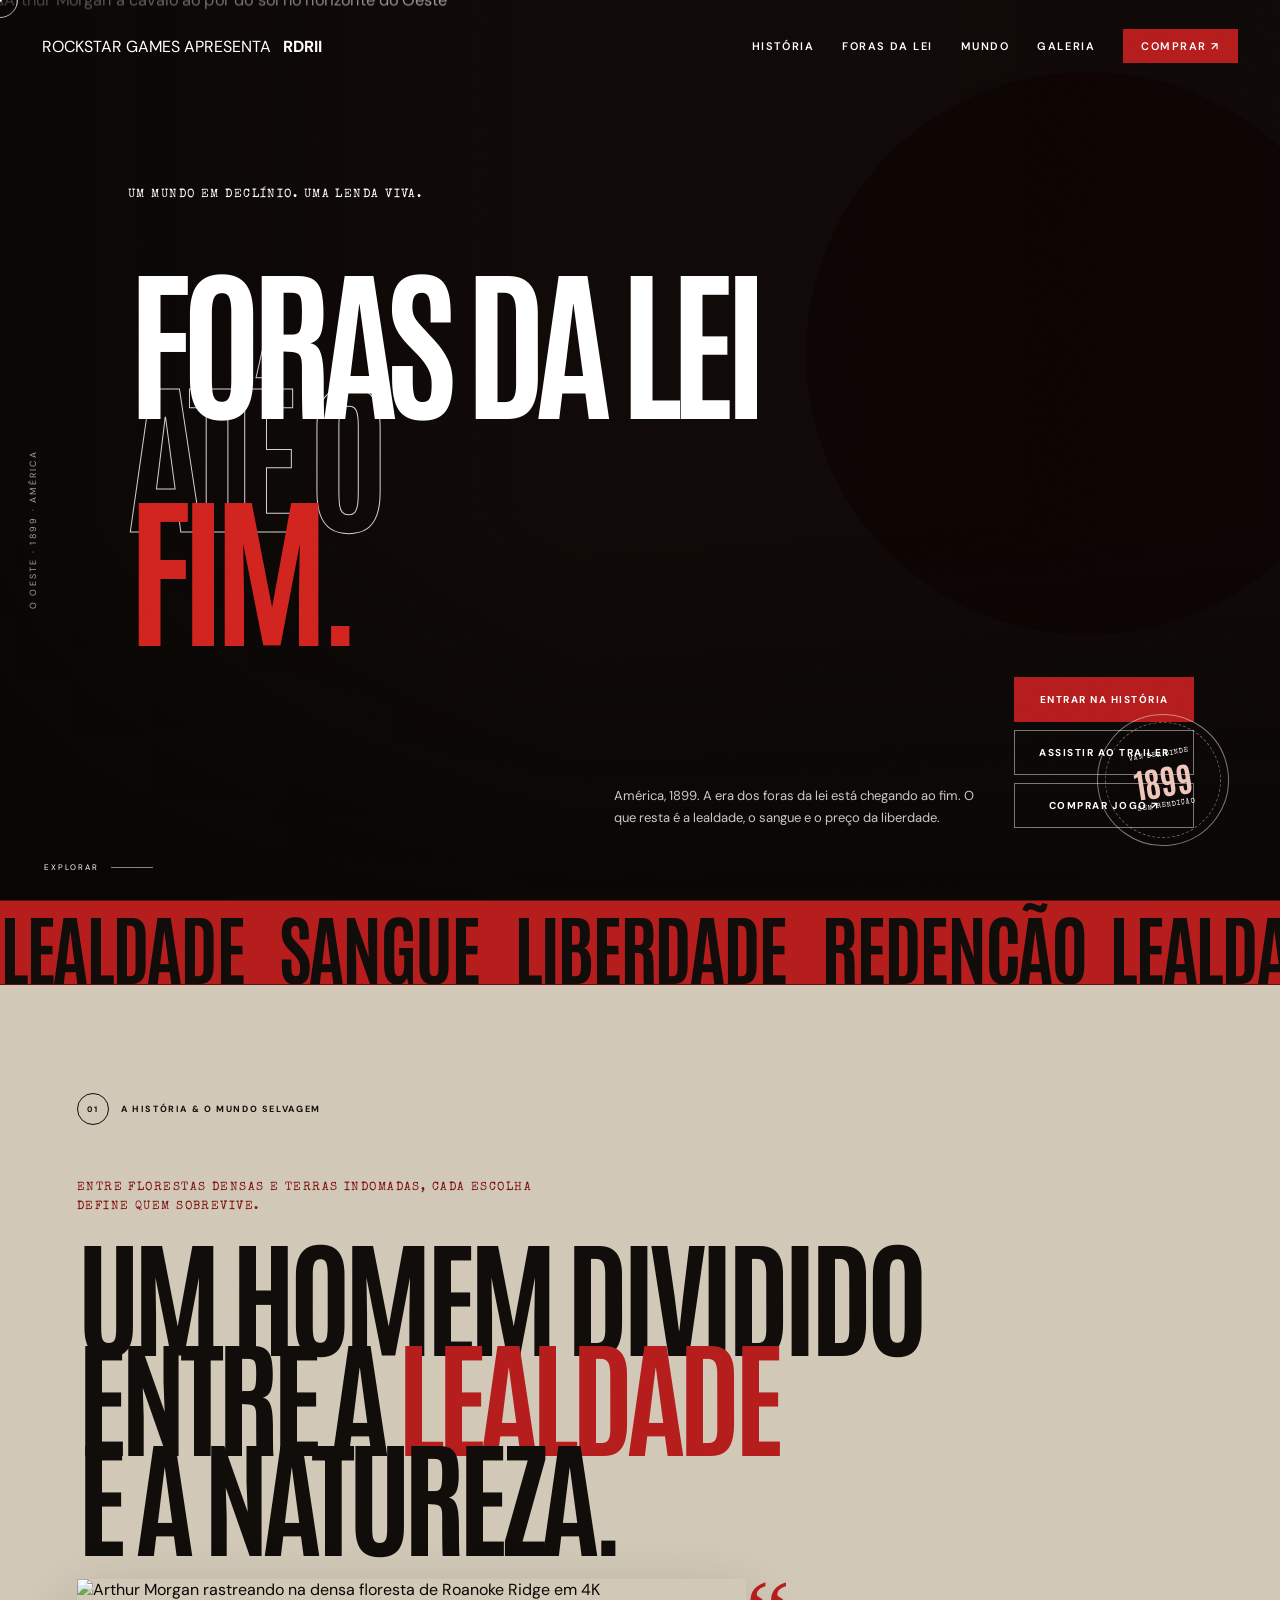
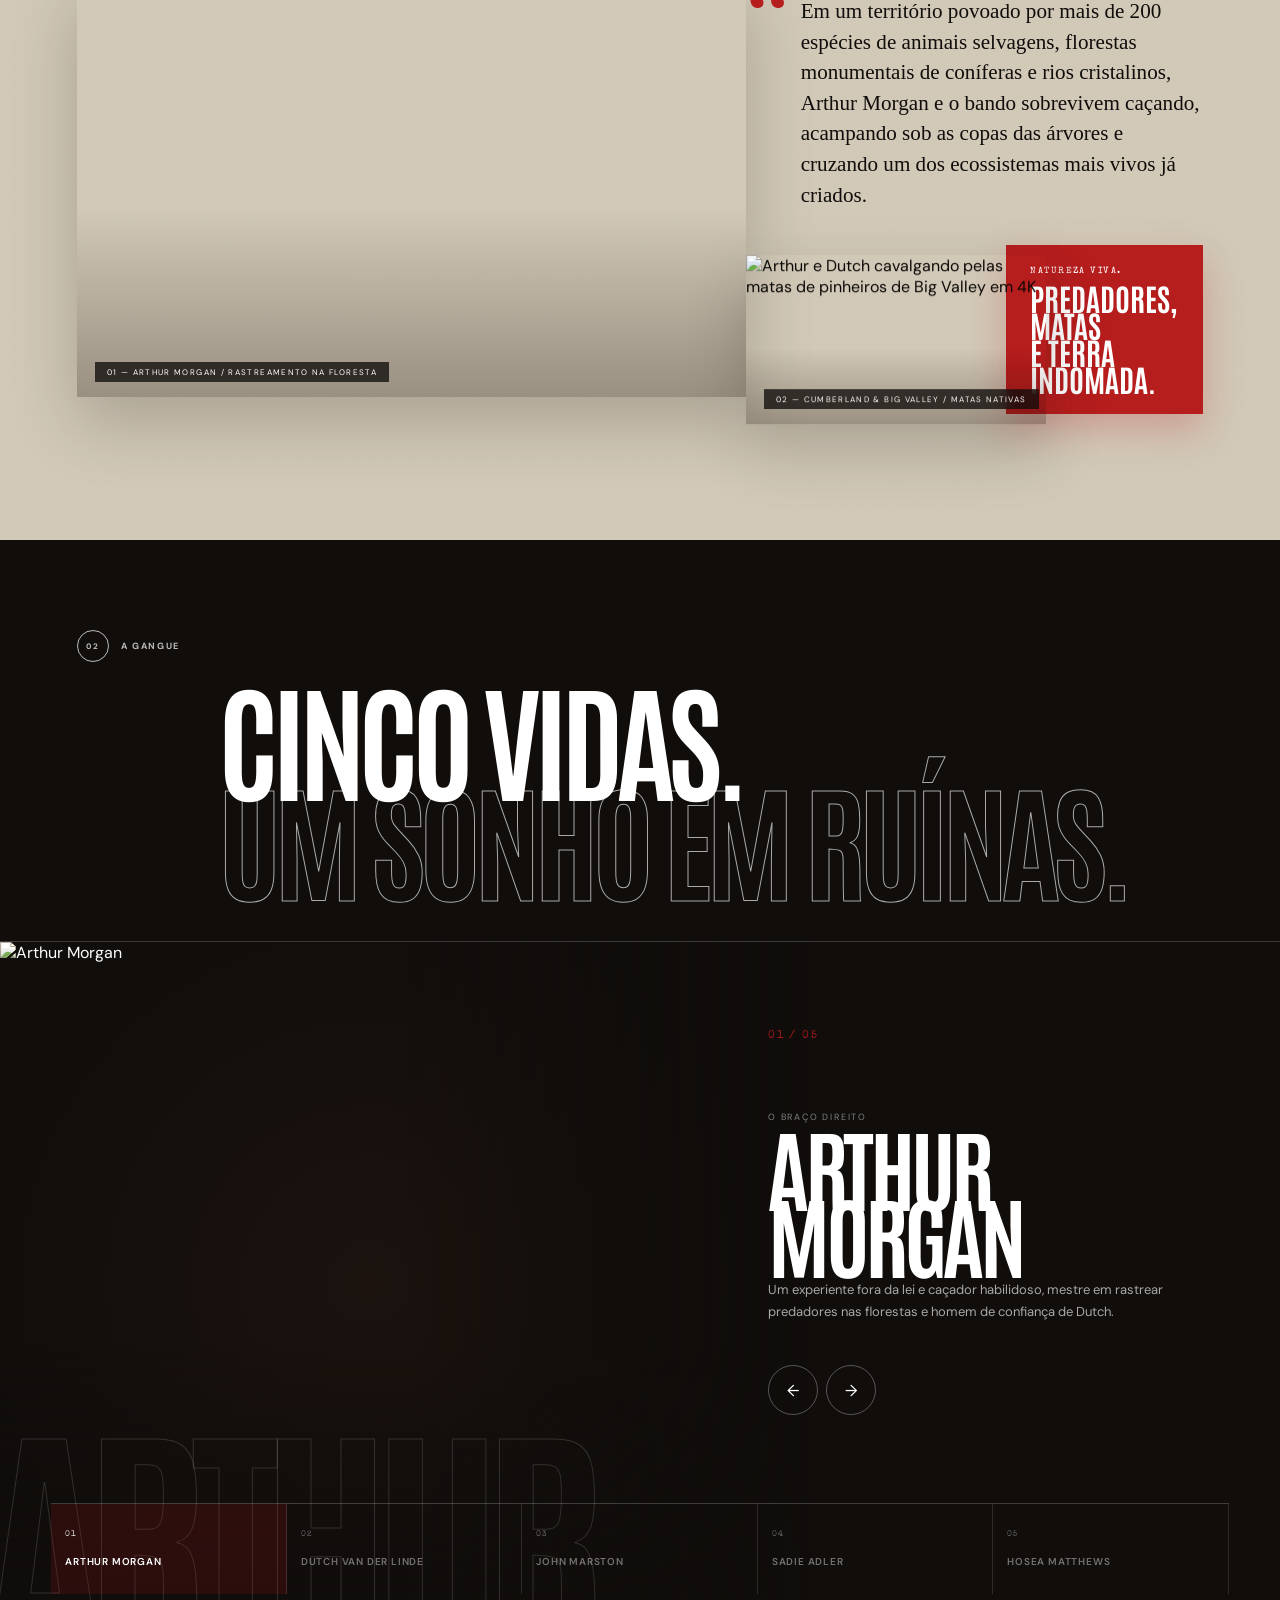
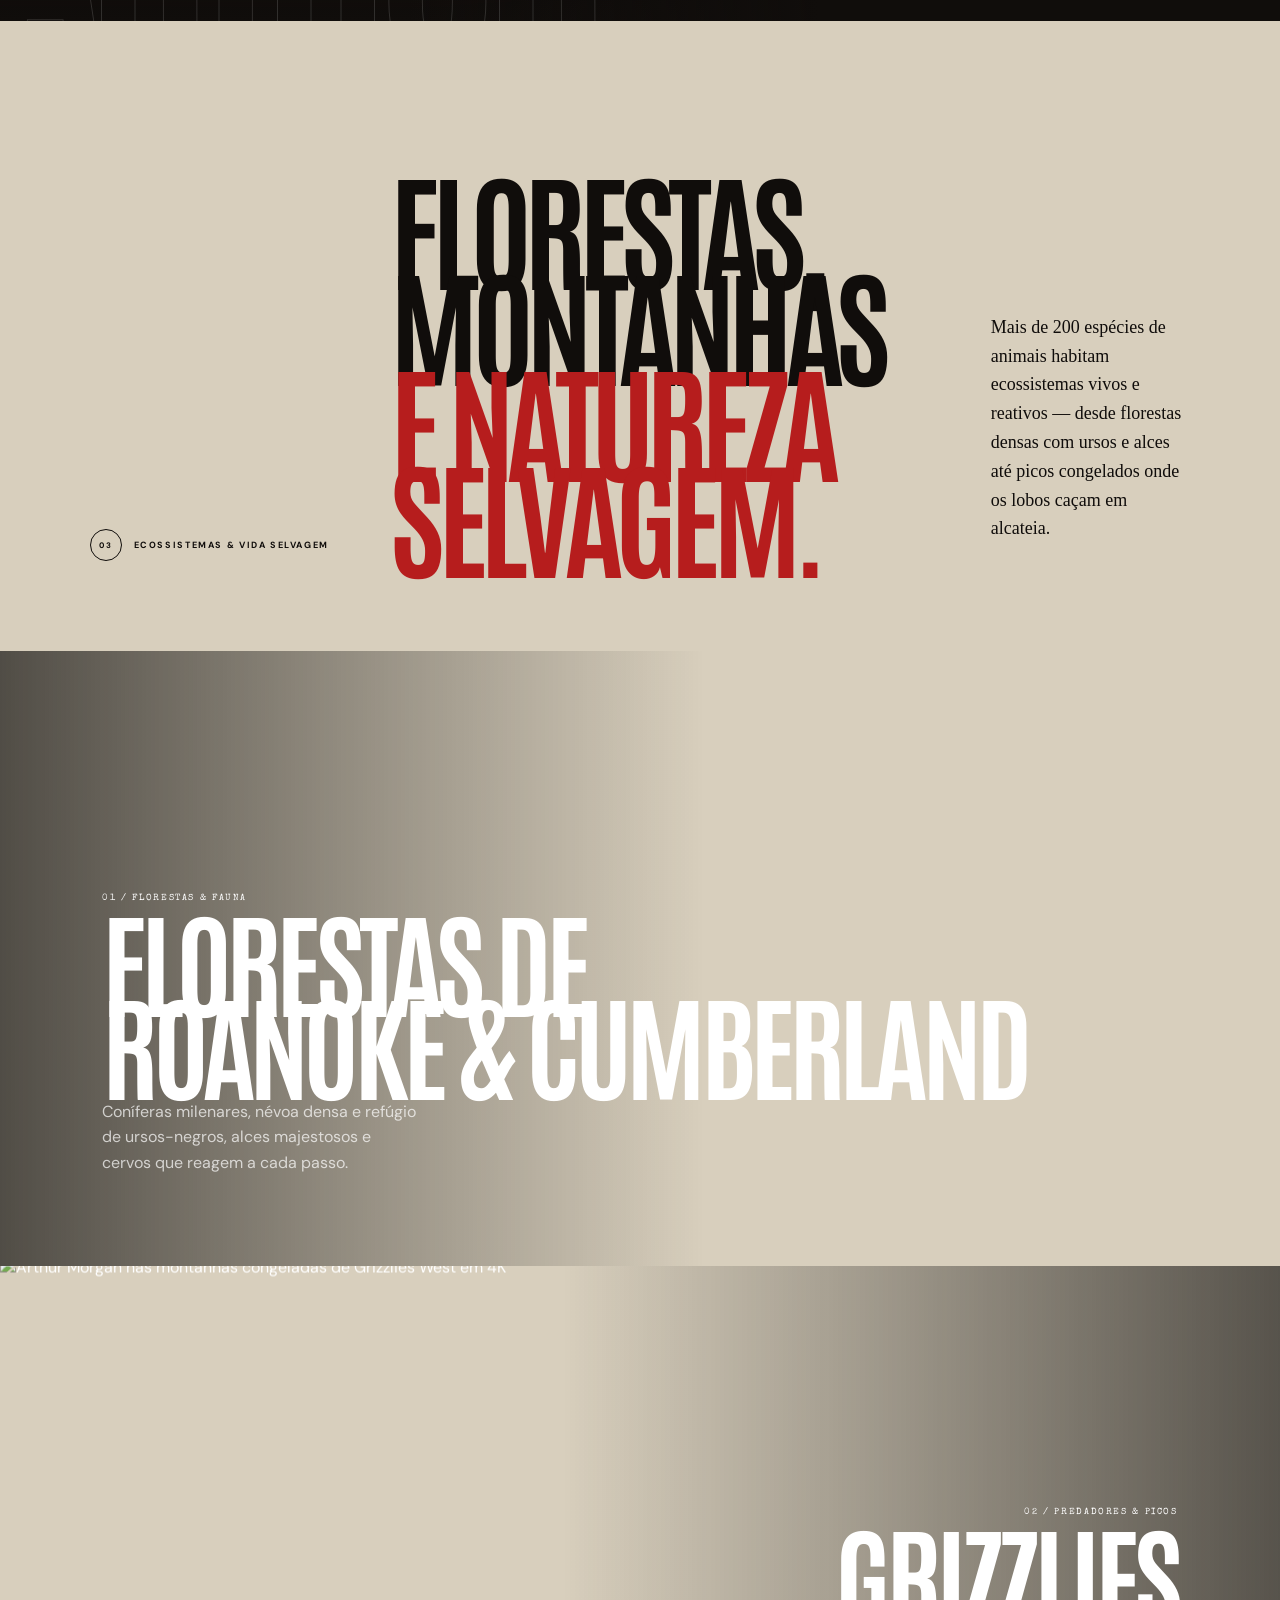
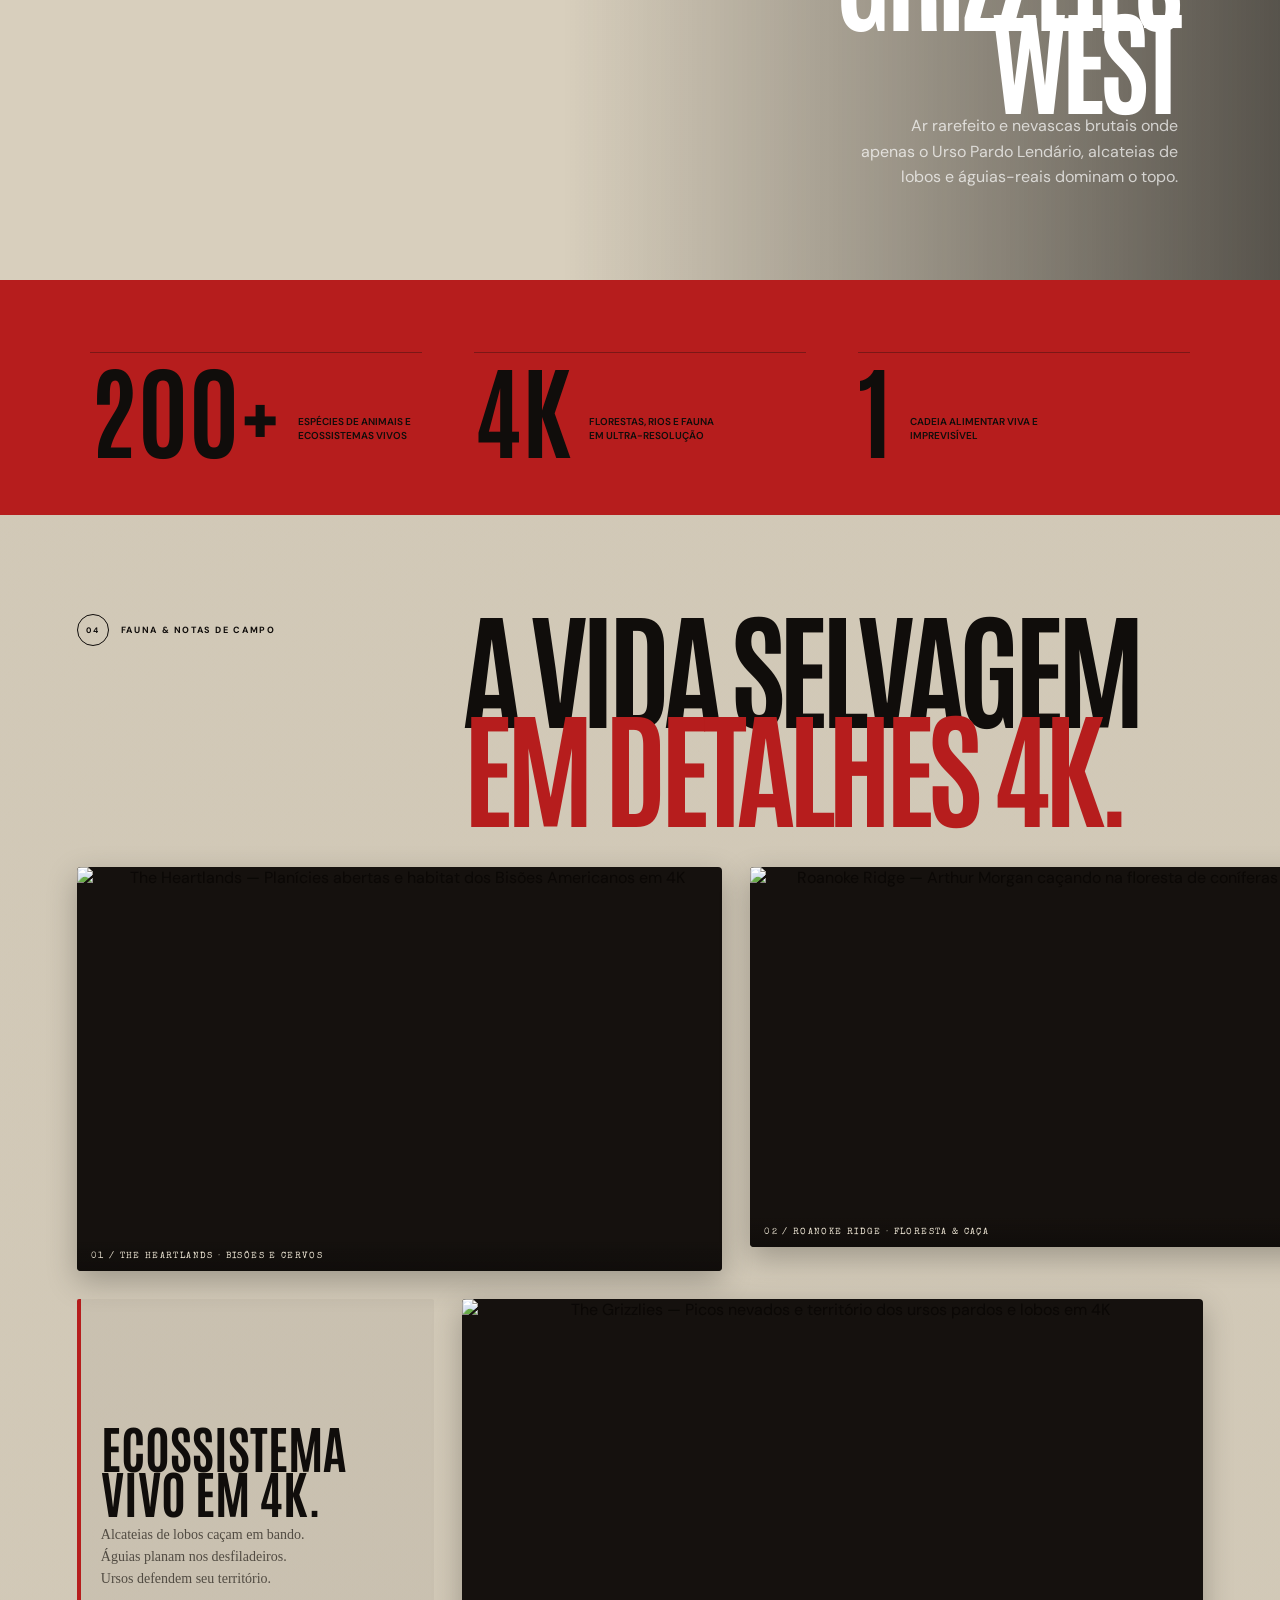
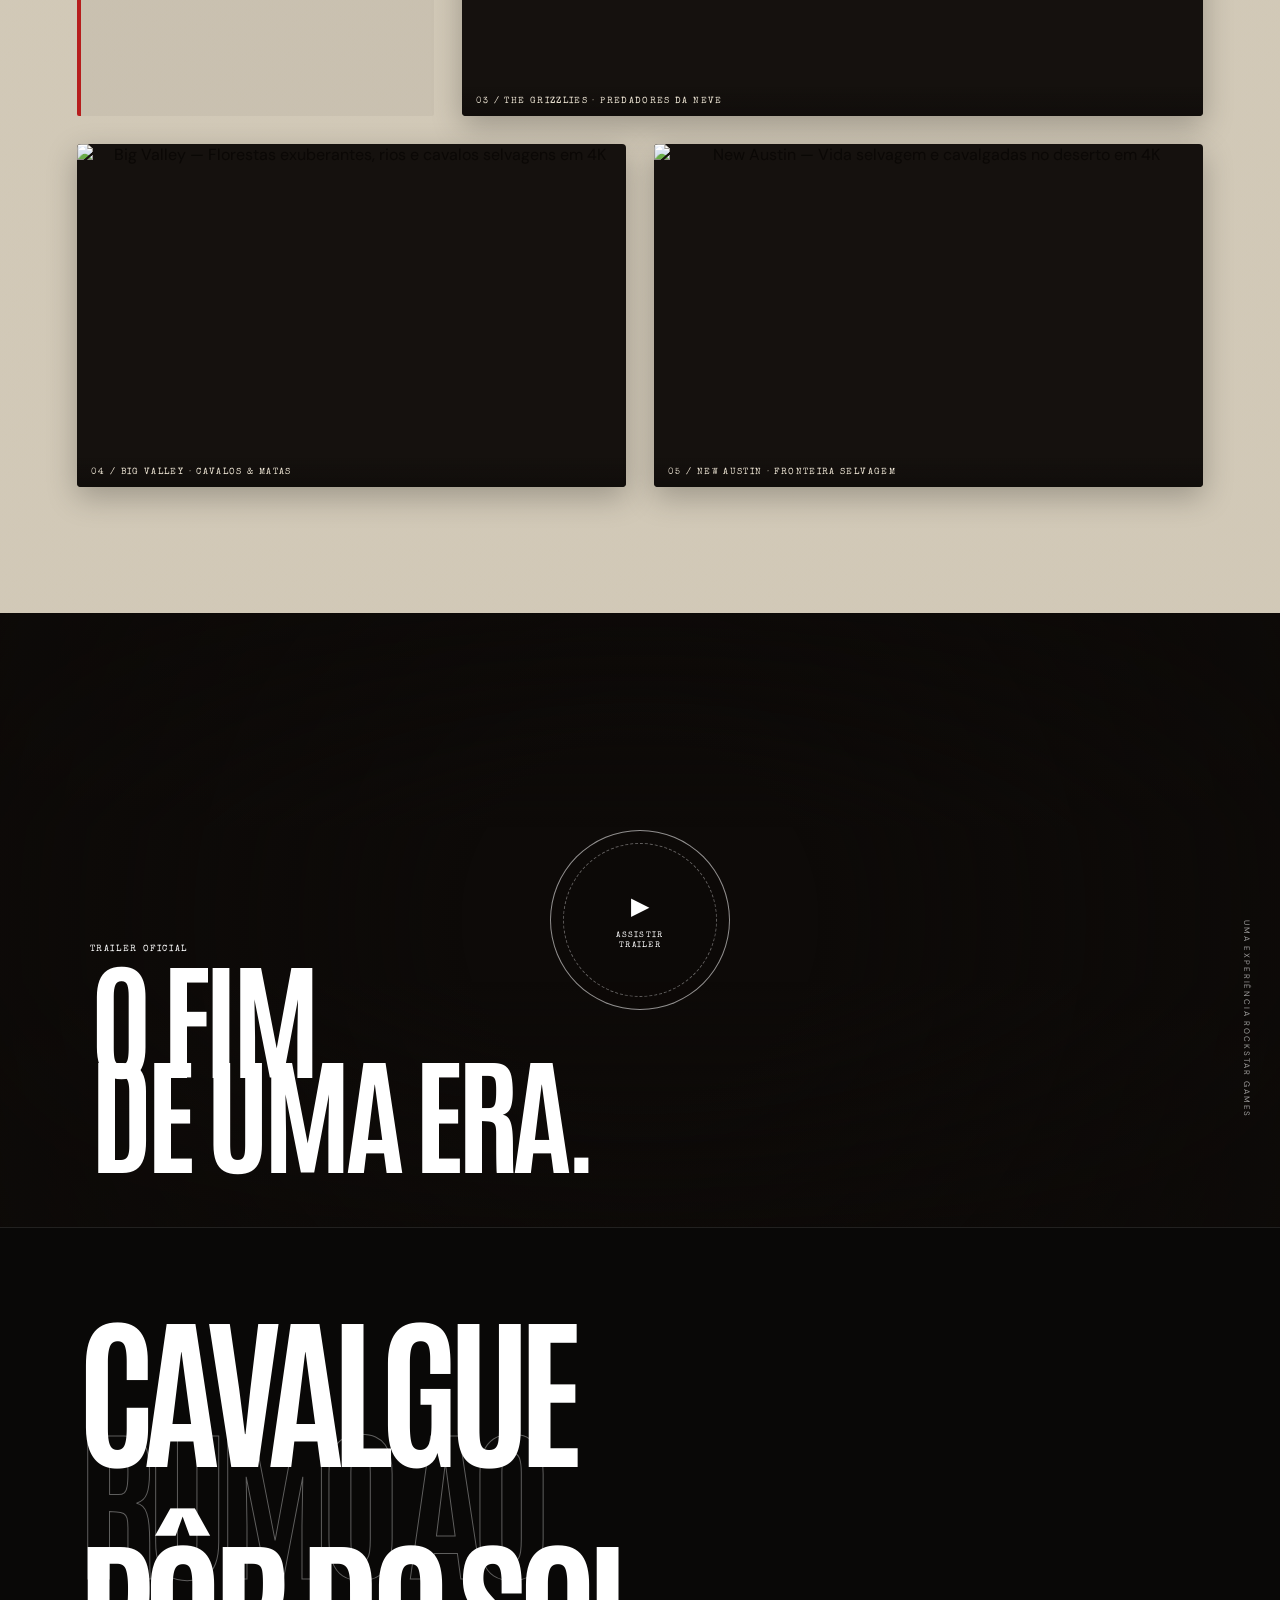
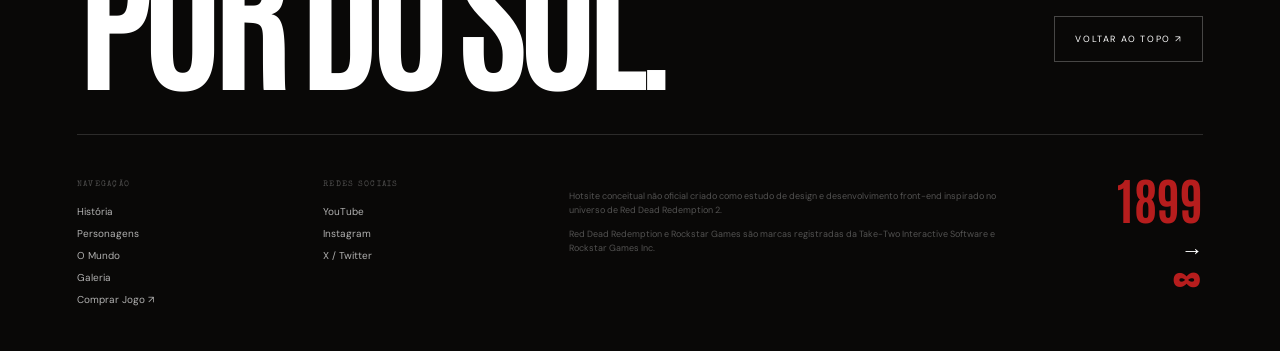
==== commit 10a43c9f: "Update purchase page, trailer modal playback, wildlife assets and latest fixes" ====
--- a/index.html
+++ b/index.html
@@ -5,11 +5,11 @@
   <meta name="viewport" content="width=device-width, initial-scale=1.0" />
   <meta name="theme-color" content="#100d0b" />
   <meta name="description" content="Experiência digital cinematográfica inspirada no universo épico de Red Dead Redemption 2." />
+  <title>Red Dead Redemption II — Os Últimos Foras da Lei</title>
   <link rel="preconnect" href="https://fonts.googleapis.com">
   <link rel="preconnect" href="https://fonts.gstatic.com" crossorigin>
   <link href="https://fonts.googleapis.com/css2?family=Antonio:wght@400;500;600;700&family=DM+Sans:wght@400;500;600&family=Special+Elite&display=swap" rel="stylesheet">
   <link rel="stylesheet" href="style.css" />
-  <link rel="preload" as="image" href="https://static.wikia.nocookie.net/reddeadredemption/images/9/9c/Rdr2_rdr2_3840x2160.jpg/revision/latest" fetchpriority="high" />
 </head>
 <body>
   <div class="page-noise" aria-hidden="true"></div>
@@ -17,64 +17,28 @@
   <div class="cursor cursor--inner" aria-hidden="true"></div>
 
   <header class="site-header" id="top">
-    <!-- LOGO / BRAND (1899 CREATIVE) -->
-    <a href="#hero" class="brand" aria-label="1899 Creative — Início">
-      <!-- 
-        ===================================================================
-        PLACEHOLDER TEMPORÁRIO / LOGO OFICIAL
-        Para utilizar a imagem oficial da logo futuramente:
-        1. Descomente a tag <img> abaixo e insira o caminho correto da imagem:
-           <img src="assets/logo.png" alt="1899 Creative" class="brand__img">
-        2. Remova ou comente o bloco .brand__placeholder.
-        ===================================================================
-      -->
-      <div class="brand__placeholder">
-        <div class="brand__icon" aria-hidden="true">
-          <svg width="20" height="20" viewBox="0 0 24 24" fill="currentColor">
-            <path d="M12 2L14.4 7.6L20.4 8.2L15.9 12.3L17.2 18.2L12 15.1L6.8 18.2L8.1 12.3L3.6 8.2L9.6 7.6L12 2Z"/>
-          </svg>
-        </div>
-        <div class="brand__text">
-          <span class="brand__tag">CREATIVE STUDIO</span>
-          <strong class="brand__name">1899 <span>CREATIVE</span></strong>
-        </div>
-      </div>
+    <a href="#hero" class="brand" aria-label="Red Dead Redemption II">
+      <span class="brand__small">ROCKSTAR GAMES APRESENTA</span>
+      <strong>RDR<span>II</span></strong>
     </a>
 
-    <!-- MENU DE NAVEGAÇÃO -->
-    <nav class="site-nav" id="siteNav" aria-label="Navegação principal">
-      <a href="#hero">Início</a>
-      <a href="#story">Sobre</a>
-      <a href="#characters">Gangue</a>
+    <nav class="site-nav" aria-label="Navegação principal">
+      <a href="#story">História</a>
+      <a href="#characters">Foras da Lei</a>
       <a href="#world">Mundo</a>
-      <a href="#wildlife">Fauna</a>
       <a href="#gallery">Galeria</a>
-      <a href="#trailer">Trailer</a>
-      <a href="fun.html" style="color: #ffd066;">Mural Zueira 🤠</a>
-      <a href="#contato">Contato</a>
-      <a href="comprar.html" target="_blank" rel="noopener noreferrer" class="nav-buy">Comprar ↗</a>
+      <a href="buy.html" target="_blank" rel="noopener noreferrer" class="nav-buy">Comprar ↗</a>
     </nav>
 
-    <!-- BOTÃO HAMBURGER MOBILE -->
-    <button class="menu-toggle" id="menuToggle" aria-label="Abrir menu de navegação" aria-expanded="false" aria-controls="siteNav">
-      <span></span>
-      <span></span>
-      <span></span>
+    <button class="menu-toggle" aria-label="Abrir menu" aria-expanded="false">
+      <span></span><span></span>
     </button>
   </header>
 
   <main>
     <section class="hero" id="hero">
       <div class="hero__visual parallax-media" data-speed="0.12">
-        <img 
-          src="https://static.wikia.nocookie.net/reddeadredemption/images/9/9c/Rdr2_rdr2_3840x2160.jpg/revision/latest" 
-          alt="Arthur Morgan a cavalo ao pôr do sol no horizonte do Oeste" 
-          loading="eager" 
-          fetchpriority="high" 
-          decoding="async" 
-          width="3840" 
-          height="2160" 
-        />
+        <img src="https://static.wikia.nocookie.net/reddeadredemption/images/9/9c/Rdr2_rdr2_3840x2160.jpg/revision/latest" alt="Arthur Morgan a cavalo ao pôr do sol no horizonte do Oeste" />
       </div>
       <div class="hero__shade"></div>
       <div class="hero__sun" aria-hidden="true"></div>
@@ -82,7 +46,7 @@
       <div class="hero__index vertical-copy">O OESTE · 1899 · AMÉRICA</div>
 
       <div class="hero__content">
-        <div class="eyebrow reveal">Uma era em declínio. Uma lenda viva.</div>
+        <div class="eyebrow reveal">Um mundo em declínio. Uma lenda viva.</div>
         <h1 class="hero__title" aria-label="Foras da lei até o fim">
           <span class="reveal reveal-delay-1">FORAS DA LEI</span>
           <span class="outline reveal reveal-delay-2">ATÉ O</span>
@@ -93,7 +57,7 @@
           <div class="hero__actions">
             <a class="btn btn--primary magnetic" href="#story"><span>Entrar na história</span></a>
             <button class="btn btn--ghost magnetic" data-open-trailer><span>Assistir ao trailer</span></button>
-            <a class="btn btn--ghost magnetic" href="comprar.html" target="_blank" rel="noopener noreferrer"><span>Comprar jogo ↗</span></a>
+            <a class="btn btn--ghost magnetic" href="buy.html" target="_blank" rel="noopener noreferrer"><span>Comprar jogo ↗</span></a>
           </div>
         </div>
       </div>
@@ -131,14 +95,7 @@
 
       <div class="story__grid">
         <figure class="story__image story__image--main reveal parallax-media" data-speed="0.04">
-          <img 
-            src="https://static.wikia.nocookie.net/reddeadredemption/images/b/b1/RDR_2_First_Look_6.jpg/revision/latest" 
-            alt="Arthur Morgan rastreando na densa floresta de Roanoke Ridge" 
-            loading="lazy" 
-            decoding="async" 
-            width="1920" 
-            height="1080" 
-          />
+          <img src="https://static.wikia.nocookie.net/reddeadredemption/images/b/b1/RDR_2_First_Look_6.jpg/revision/latest" alt="Arthur Morgan rastreando na densa floresta de Roanoke Ridge em 4K" />
           <figcaption>01 — Arthur Morgan / Rastreamento na Floresta</figcaption>
         </figure>
 
@@ -150,14 +107,7 @@
 
           <div class="story__secondary-row">
             <figure class="story__image story__image--secondary reveal parallax-media" data-speed="-0.03">
-              <img 
-                src="https://static.wikia.nocookie.net/reddeadredemption/images/8/89/RDR_2_First_Look_29.jpg/revision/latest" 
-                alt="Arthur e Dutch cavalgando pelas matas de pinheiros de Big Valley" 
-                loading="lazy" 
-                decoding="async" 
-                width="1920" 
-                height="1080" 
-              />
+              <img src="https://static.wikia.nocookie.net/reddeadredemption/images/8/89/RDR_2_First_Look_29.jpg/revision/latest" alt="Arthur e Dutch cavalgando pelas matas de pinheiros de Big Valley em 4K" />
               <figcaption>02 — Cumberland & Big Valley / Matas Nativas</figcaption>
             </figure>
 
@@ -180,16 +130,7 @@
 
       <div class="character-stage">
         <div class="character-stage__image-wrap">
-          <img 
-            class="character-stage__image" 
-            id="characterImage" 
-            src="https://preview.redd.it/arthur-morgan-a-great-man-v0-6tqoe6we3c7f1.jpeg?auto=webp&s=49299ceebd0dd8a818bf974b7951dc3eda45442b" 
-            alt="Arthur Morgan" 
-            loading="eager" 
-            decoding="async" 
-            width="1080" 
-            height="1350" 
-          />
+          <img class="character-stage__image" id="characterImage" src="https://preview.redd.it/arthur-morgan-a-great-man-v0-6tqoe6we3c7f1.jpeg?auto=webp&s=49299ceebd0dd8a818bf974b7951dc3eda45442b" alt="Arthur Morgan" />
           <div class="character-stage__wash"></div>
           <span class="character-stage__ghost" id="characterGhost">ARTHUR</span>
         </div>
@@ -224,14 +165,7 @@
 
       <article class="world-panel world-panel--forest">
         <div class="world-panel__media parallax-media" data-speed="0.06">
-          <img 
-            src="https://static.wikia.nocookie.net/reddeadredemption/images/2/2e/Roanoke_Ridge_Panoramic_View.jpg/revision/latest" 
-            alt="Vista panorâmica da floresta densa de Roanoke Ridge" 
-            loading="lazy" 
-            decoding="async" 
-            width="2560" 
-            height="1440" 
-          />
+          <img src="https://static.wikia.nocookie.net/reddeadredemption/images/2/2e/Roanoke_Ridge_Panoramic_View.jpg/revision/latest" alt="Vista panorâmica da floresta densa de Roanoke Ridge em 4K" />
         </div>
         <div class="world-panel__copy reveal">
           <span>01 / FLORESTAS & FAUNA</span>
@@ -242,14 +176,7 @@
 
       <article class="world-panel world-panel--desert">
         <div class="world-panel__media parallax-media" data-speed="0.08">
-          <img 
-            src="https://static.wikia.nocookie.net/reddeadredemption/images/f/fc/RDR_2_October_26_Delay_Screenshot_4.jpg/revision/latest" 
-            alt="Arthur Morgan nas montanhas congeladas de Grizzlies West" 
-            loading="lazy" 
-            decoding="async" 
-            width="2560" 
-            height="1440" 
-          />
+          <img src="https://static.wikia.nocookie.net/reddeadredemption/images/f/fc/RDR_2_October_26_Delay_Screenshot_4.jpg/revision/latest" alt="Arthur Morgan nas montanhas congeladas de Grizzlies West em 4K" />
         </div>
         <div class="world-panel__copy world-panel__copy--right reveal">
           <span>02 / PREDADORES & PICOS</span>
@@ -260,286 +187,47 @@
 
       <div class="world-stats">
         <div class="reveal"><strong>200+</strong><span>Espécies de animais e ecossistemas vivos</span></div>
-        <div class="reveal"><strong>HDR</strong><span>Florestas, rios e fauna em alta definição</span></div>
+        <div class="reveal"><strong>4K</strong><span>Florestas, rios e fauna em ultra-resolução</span></div>
         <div class="reveal"><strong>1</strong><span>Cadeia alimentar viva e imprevisível</span></div>
-      </div>
-    </section>
-
-    <!-- SEÇÃO COMPÊNDIO DA FAUNA (WILDLIFE GALLERY) -->
-    <section class="wildlife-section" id="wildlife">
-      <div class="wildlife__head">
-        <div class="section-mark section-mark--dark reveal">
-          <span>04</span>
-          <p>COMPÊNDIO DA FAUNA & ANIMAIS SELVAGENS</p>
-        </div>
-        <div class="wildlife__title-wrap">
-          <h2 class="display display--light reveal">A FAUNA DO OESTE</h2>
-        </div>
-
-        <!-- Filtros Interativos por Categoria -->
-        <div class="wildlife__filters reveal" role="tablist" aria-label="Filtrar espécies por categoria">
-          <button class="wildlife-filter-btn active" data-filter="all">Todos (10)</button>
-          <button class="wildlife-filter-btn" data-filter="predator">Predadores Alfa</button>
-          <button class="wildlife-filter-btn" data-filter="herbivore">Herbívoros & Montarias</button>
-          <button class="wildlife-filter-btn" data-filter="birds">Aves & Rapinas</button>
-          <button class="wildlife-filter-btn" data-filter="aquatic">Pântano & Rios</button>
-        </div>
-      </div>
-
-      <!-- Grid dos 10 Animais -->
-      <div class="wildlife-grid">
-        <!-- 1. Urso Pardo Lendário -->
-        <article class="wildlife-card reveal" data-category="predator" data-wildlife-idx="0">
-          <div class="wildlife-card__media">
-            <img src="imgs/wildlife/urso.jpg" alt="Urso Pardo Lendário de Grizzlies West" loading="lazy" decoding="async" width="2160" height="2160" />
-            <span class="wildlife-card__tag wildlife-card__tag--legendary">Lendário · Ameaça Extrema</span>
-            <div class="wildlife-card__overlay">
-              <span class="wildlife-card__zoom-icon">🔍 Inspecionar</span>
-            </div>
-          </div>
-          <div class="wildlife-card__content">
-            <span class="wildlife-card__habitat">GRIZZLIES WEST · NEVASCAS</span>
-            <h3 class="wildlife-card__name">Urso Pardo Lendário</h3>
-            <span class="wildlife-card__latin">Ursus arctos horribilis</span>
-            <p class="wildlife-card__desc">O maior predador terrestre do Oeste. Força colossal capaz de derrubar montarias em segundos.</p>
-          </div>
-        </article>
-
-        <!-- 2. Lobo Cinzento -->
-        <article class="wildlife-card reveal" data-category="predator" data-wildlife-idx="1">
-          <div class="wildlife-card__media">
-            <img src="imgs/wildlife/lobo.jpg" alt="Lobo Cinzento dos Grizzlies" loading="lazy" decoding="async" width="2160" height="2160" />
-            <span class="wildlife-card__tag wildlife-card__tag--danger">Predador de Alcateia</span>
-            <div class="wildlife-card__overlay">
-              <span class="wildlife-card__zoom-icon">🔍 Inspecionar</span>
-            </div>
-          </div>
-          <div class="wildlife-card__content">
-            <span class="wildlife-card__habitat">MONTANHAS & FLORESTAS</span>
-            <h3 class="wildlife-card__name">Lobo Cinzento</h3>
-            <span class="wildlife-card__latin">Canis lupus</span>
-            <p class="wildlife-card__desc">Caçam em bandos coordenados e cercam suas presas sob a luz da lua nas noites geladas.</p>
-          </div>
-        </article>
-
-        <!-- 3. Águia-Real Americana -->
-        <article class="wildlife-card reveal" data-category="birds" data-wildlife-idx="2">
-          <div class="wildlife-card__media">
-            <img src="imgs/wildlife/aguia.jpg" alt="Águia Real Americana nos desfiladeiros" loading="lazy" decoding="async" width="2160" height="2160" />
-            <span class="wildlife-card__tag">Ave de Rapina Soberana</span>
-            <div class="wildlife-card__overlay">
-              <span class="wildlife-card__zoom-icon">🔍 Inspecionar</span>
-            </div>
-          </div>
-          <div class="wildlife-card__content">
-            <span class="wildlife-card__habitat">PICOS DE AMBARINO & CANYONS</span>
-            <h3 class="wildlife-card__name">Águia-Real Americana</h3>
-            <span class="wildlife-card__latin">Aquila chrysaetos</span>
-            <p class="wildlife-card__desc">Visão aguçada e voo majestoso sobre os desfiladeiros mais altos e inacessíveis da fronteira.</p>
-          </div>
-        </article>
-
-        <!-- 4. Jacaré-Americano -->
-        <article class="wildlife-card reveal" data-category="predator aquatic" data-wildlife-idx="3">
-          <div class="wildlife-card__media">
-            <img src="imgs/wildlife/jacare.jpg" alt="Jacaré Americano dos Pântanos de Lemoyne" loading="lazy" decoding="async" width="2160" height="2160" />
-            <span class="wildlife-card__tag wildlife-card__tag--danger">Emboscada Mortal</span>
-            <div class="wildlife-card__overlay">
-              <span class="wildlife-card__zoom-icon">🔍 Inspecionar</span>
-            </div>
-          </div>
-          <div class="wildlife-card__content">
-            <span class="wildlife-card__habitat">BAYOU NWA · LEMOYNE</span>
-            <h3 class="wildlife-card__name">Jacaré-Americano</h3>
-            <span class="wildlife-card__latin">Alligator mississippiensis</span>
-            <p class="wildlife-card__desc">Camuflado nas águas turvas dos manguezais, aguarda pacientemente o momento exato do ataque.</p>
-          </div>
-        </article>
-
-        <!-- 5. Mustang Selvagem -->
-        <article class="wildlife-card reveal" data-category="herbivore" data-wildlife-idx="4">
-          <div class="wildlife-card__media">
-            <img src="imgs/wildlife/cavalo.jpg" alt="Mustang Selvagem de The Heartlands" loading="lazy" decoding="async" width="2160" height="2160" />
-            <span class="wildlife-card__tag">Montaria Indomável</span>
-            <div class="wildlife-card__overlay">
-              <span class="wildlife-card__zoom-icon">🔍 Inspecionar</span>
-            </div>
-          </div>
-          <div class="wildlife-card__content">
-            <span class="wildlife-card__habitat">THE HEARTLANDS · PLANÍCIES</span>
-            <h3 class="wildlife-card__name">Mustang Selvagem</h3>
-            <span class="wildlife-card__latin">Equus caballus</span>
-            <p class="wildlife-card__desc">Símbolo do espírito livre do Oeste. Conhecido pela resistência incansável e coragem em combate.</p>
-          </div>
-        </article>
-
-        <!-- 6. Puro-Sangue Negro -->
-        <article class="wildlife-card reveal" data-category="herbivore" data-wildlife-idx="5">
-          <div class="wildlife-card__media">
-            <img src="imgs/wildlife/cavalopreto.jpg" alt="Puro-Sangue Negro Americano" loading="lazy" decoding="async" width="2160" height="2160" />
-            <span class="wildlife-card__tag">Velocidade & Prestígio</span>
-            <div class="wildlife-card__overlay">
-              <span class="wildlife-card__zoom-icon">🔍 Inspecionar</span>
-            </div>
-          </div>
-          <div class="wildlife-card__content">
-            <span class="wildlife-card__habitat">SAINT DENIS & NEW HANOVER</span>
-            <h3 class="wildlife-card__name">Puro-Sangue Negro</h3>
-            <span class="wildlife-card__latin">Equus ferus caballus</span>
-            <p class="wildlife-card__desc">Pelagem escura como a noite, porte nobre e aceleração explosiva para fugas arriscadas.</p>
-          </div>
-        </article>
-
-        <!-- 7. Cervo-de-Cauda-Branca -->
-        <article class="wildlife-card reveal" data-category="herbivore" data-wildlife-idx="6">
-          <div class="wildlife-card__media">
-            <img src="imgs/wildlife/cervo.jpg" alt="Cervo de Cauda Branca nas florestas" loading="lazy" decoding="async" width="2160" height="2160" />
-            <span class="wildlife-card__tag">Presa Nobre</span>
-            <div class="wildlife-card__overlay">
-              <span class="wildlife-card__zoom-icon">🔍 Inspecionar</span>
-            </div>
-          </div>
-          <div class="wildlife-card__content">
-            <span class="wildlife-card__habitat">ROANOKE RIDGE & BIG VALLEY</span>
-            <h3 class="wildlife-card__name">Cervo-de-Cauda-Branca</h3>
-            <span class="wildlife-card__latin">Odocoileus virginianus</span>
-            <p class="wildlife-card__desc">Ágil e atento aos menores ruídos, fornecendo alimento e couro essencial para o acampamento.</p>
-          </div>
-        </article>
-
-        <!-- 8. Monstro-de-Gila -->
-        <article class="wildlife-card reveal" data-category="aquatic" data-wildlife-idx="7">
-          <div class="wildlife-card__media">
-            <img src="imgs/wildlife/lagarto.jpg" alt="Monstro de Gila no deserto de New Austin" loading="lazy" decoding="async" width="2160" height="2160" />
-            <span class="wildlife-card__tag wildlife-card__tag--poison">Veneno do Deserto</span>
-            <div class="wildlife-card__overlay">
-              <span class="wildlife-card__zoom-icon">🔍 Inspecionar</span>
-            </div>
-          </div>
-          <div class="wildlife-card__content">
-            <span class="wildlife-card__habitat">NEW AUSTIN · DESERTO</span>
-            <h3 class="wildlife-card__name">Monstro-de-Gila</h3>
-            <span class="wildlife-card__latin">Heloderma suspectum</span>
-            <p class="wildlife-card__desc">Répteis rastejantes adaptados ao calor sufocante e predadores venenosos das rochas áridas.</p>
-          </div>
-        </article>
-
-        <!-- 9. Truta-Arco-Íris Lendária -->
-        <article class="wildlife-card reveal" data-category="aquatic" data-wildlife-idx="8">
-          <div class="wildlife-card__media">
-            <img src="imgs/wildlife/peixe.jpg" alt="Truta Arco-Íris Lendária dos rios de Dakota" loading="lazy" decoding="async" width="2160" height="2160" />
-            <span class="wildlife-card__tag">Ictiofauna dos Rios</span>
-            <div class="wildlife-card__overlay">
-              <span class="wildlife-card__zoom-icon">🔍 Inspecionar</span>
-            </div>
-          </div>
-          <div class="wildlife-card__content">
-            <span class="wildlife-card__habitat">RIO DAKOTA & CATARATAS</span>
-            <h3 class="wildlife-card__name">Truta-Arco-Íris</h3>
-            <span class="wildlife-card__latin">Oncorhynchus mykiss</span>
-            <p class="wildlife-card__desc">Habitante veloz das correntes de águas frias e cristalinas, exigindo iscas especiais para a pesca.</p>
-          </div>
-        </article>
-
-        <!-- 10. Urubu-de-Cabeça-Vermelha -->
-        <article class="wildlife-card reveal" data-category="birds" data-wildlife-idx="9">
-          <div class="wildlife-card__media">
-            <img src="imgs/wildlife/urubu.jpg" alt="Urubu de Cabeça Vermelha sobrevoando a fronteira" loading="lazy" decoding="async" width="2160" height="2160" />
-            <span class="wildlife-card__tag">Necrófago do Deserto</span>
-            <div class="wildlife-card__overlay">
-              <span class="wildlife-card__zoom-icon">🔍 Inspecionar</span>
-            </div>
-          </div>
-          <div class="wildlife-card__content">
-            <span class="wildlife-card__habitat">RIO BRAVO & GAPTOOTH RIDGE</span>
-            <h3 class="wildlife-card__name">Urubu-de-Cabeça-Vermelha</h3>
-            <span class="wildlife-card__latin">Cathartes aura</span>
-            <p class="wildlife-card__desc">Sobrevoa em círculos indicando o fim de uma batalha ou o rastro deixado por foras da lei.</p>
-          </div>
-        </article>
       </div>
     </section>
 
     <section class="gallery section-paper" id="gallery">
       <div class="gallery__head">
-        <div class="section-mark reveal"><span>05</span><p>FAUNA & NOTAS DE CAMPO</p></div>
-        <h2 class="display reveal">A VIDA SELVAGEM<br><em>EM DETALHES.</em></h2>
+        <div class="section-mark reveal"><span>04</span><p>FAUNA & NOTAS DE CAMPO</p></div>
+        <h2 class="display reveal">A VIDA SELVAGEM<br><em>EM DETALHES 4K.</em></h2>
       </div>
 
       <div class="editorial-gallery">
         <button class="gallery-shot shot-a reveal" data-gallery="0">
-          <img 
-            src="https://static.wikia.nocookie.net/reddeadredemption/images/3/36/RDR_2_October_26_Delay_Screenshot_1.jpg/revision/latest" 
-            alt="The Heartlands — Planícies abertas e habitat dos Bisões Americanos" 
-            loading="lazy" 
-            decoding="async" 
-            width="1920" 
-            height="1080" 
-          />
+          <img src="https://static.wikia.nocookie.net/reddeadredemption/images/3/36/RDR_2_October_26_Delay_Screenshot_1.jpg/revision/latest" alt="The Heartlands — Planícies abertas e habitat dos Bisões Americanos em 4K">
           <span>01 / THE HEARTLANDS · BISÕES E CERVOS</span>
         </button>
         <button class="gallery-shot shot-b reveal" data-gallery="1">
-          <img 
-            src="https://static.wikia.nocookie.net/reddeadredemption/images/b/b1/RDR_2_First_Look_6.jpg/revision/latest" 
-            alt="Roanoke Ridge — Arthur Morgan caçando na floresta de coníferas" 
-            loading="lazy" 
-            decoding="async" 
-            width="1920" 
-            height="1080" 
-          />
+          <img src="https://static.wikia.nocookie.net/reddeadredemption/images/b/b1/RDR_2_First_Look_6.jpg/revision/latest" alt="Roanoke Ridge — Arthur Morgan caçando na floresta de coníferas em 4K">
           <span>02 / ROANOKE RIDGE · FLORESTA & CAÇA</span>
         </button>
         <div class="gallery-note reveal">
-          <strong>ECOSSISTEMA<br>VIVO.</strong>
+          <strong>ECOSSISTEMA<br>VIVO EM 4K.</strong>
           <p>Alcateias de lobos caçam em bando.<br>Águias planam nos desfiladeiros.<br>Ursos defendem seu território.</p>
         </div>
         <button class="gallery-shot shot-c reveal" data-gallery="2">
-          <img 
-            src="https://static.wikia.nocookie.net/reddeadredemption/images/f/fc/RDR_2_October_26_Delay_Screenshot_4.jpg/revision/latest" 
-            alt="The Grizzlies — Picos nevados e território dos ursos pardos e lobos" 
-            loading="lazy" 
-            decoding="async" 
-            width="1920" 
-            height="1080" 
-          />
+          <img src="https://static.wikia.nocookie.net/reddeadredemption/images/f/fc/RDR_2_October_26_Delay_Screenshot_4.jpg/revision/latest" alt="The Grizzlies — Picos nevados e território dos ursos pardos e lobos em 4K">
           <span>03 / THE GRIZZLIES · PREDADORES DA NEVE</span>
         </button>
         <button class="gallery-shot shot-d reveal" data-gallery="3">
-          <img 
-            src="https://static.wikia.nocookie.net/reddeadredemption/images/8/89/RDR_2_First_Look_29.jpg/revision/latest" 
-            alt="Big Valley — Florestas exuberantes, rios e cavalos selvagens" 
-            loading="lazy" 
-            decoding="async" 
-            width="1920" 
-            height="1080" 
-          />
+          <img src="https://static.wikia.nocookie.net/reddeadredemption/images/8/89/RDR_2_First_Look_29.jpg/revision/latest" alt="Big Valley — Florestas exuberantes, rios e cavalos selvagens em 4K">
           <span>04 / BIG VALLEY · CAVALOS & MATAS</span>
         </button>
         <button class="gallery-shot shot-e reveal" data-gallery="4">
-          <img 
-            src="https://static.wikia.nocookie.net/reddeadredemption/images/3/3b/RDR_2_First_Look_8.jpg/revision/latest" 
-            alt="New Austin — Vida selvagem e cavalgadas no deserto" 
-            loading="lazy" 
-            decoding="async" 
-            width="1920" 
-            height="1080" 
-          />
+          <img src="https://static.wikia.nocookie.net/reddeadredemption/images/3/3b/RDR_2_First_Look_8.jpg/revision/latest" alt="New Austin — Vida selvagem e cavalgadas no deserto em 4K">
           <span>05 / NEW AUSTIN · FRONTEIRA SELVAGEM</span>
         </button>
       </div>
     </section>
 
     <section class="trailer" id="trailer">
-      <img 
-        class="trailer__bg parallax-media" 
-        data-speed="0.08" 
-        src="https://media.rockstargames.com/rockstargames-newsite/uploads/f924a7858cf5bbf0cb990f252a2fa8efb7919bec.jpg" 
-        alt="Gangue Van der Linde cavalgando junta ao pôr do sol" 
-        loading="lazy" 
-        decoding="async" 
-        width="2560" 
-        height="1440" 
-      />
+      <img class="trailer__bg parallax-media" data-speed="0.08" src="https://media.rockstargames.com/rockstargames-newsite/uploads/f924a7858cf5bbf0cb990f252a2fa8efb7919bec.jpg" alt="Gangue Van der Linde cavalgando junta ao pôr do sol" />
       <div class="trailer__overlay"></div>
       <div class="trailer__copy reveal">
         <span>TRAILER OFICIAL</span>
@@ -553,7 +241,7 @@
     </section>
   </main>
 
-  <footer class="footer" id="contato">
+  <footer class="footer">
     <div class="footer__top">
       <h2>CAVALGUE<br><span>RUMO AO</span><br>PÔR DO SOL.</h2>
       <a href="#hero" class="back-top magnetic">VOLTAR AO TOPO ↗</a>
@@ -565,10 +253,8 @@
         <a href="#story">História</a>
         <a href="#characters">Personagens</a>
         <a href="#world">O Mundo</a>
-        <a href="#wildlife">Fauna Selvagem</a>
         <a href="#gallery">Galeria</a>
-        <a href="fun.html" style="color: #ffd066;">Mural Zueira 🤠</a>
-        <a href="comprar.html" target="_blank" rel="noopener noreferrer">Comprar Jogo ↗</a>
+        <a href="buy.html" target="_blank" rel="noopener noreferrer">Comprar Jogo ↗</a>
       </div>
       <div>
         <span class="footer__label">REDES SOCIAIS</span>
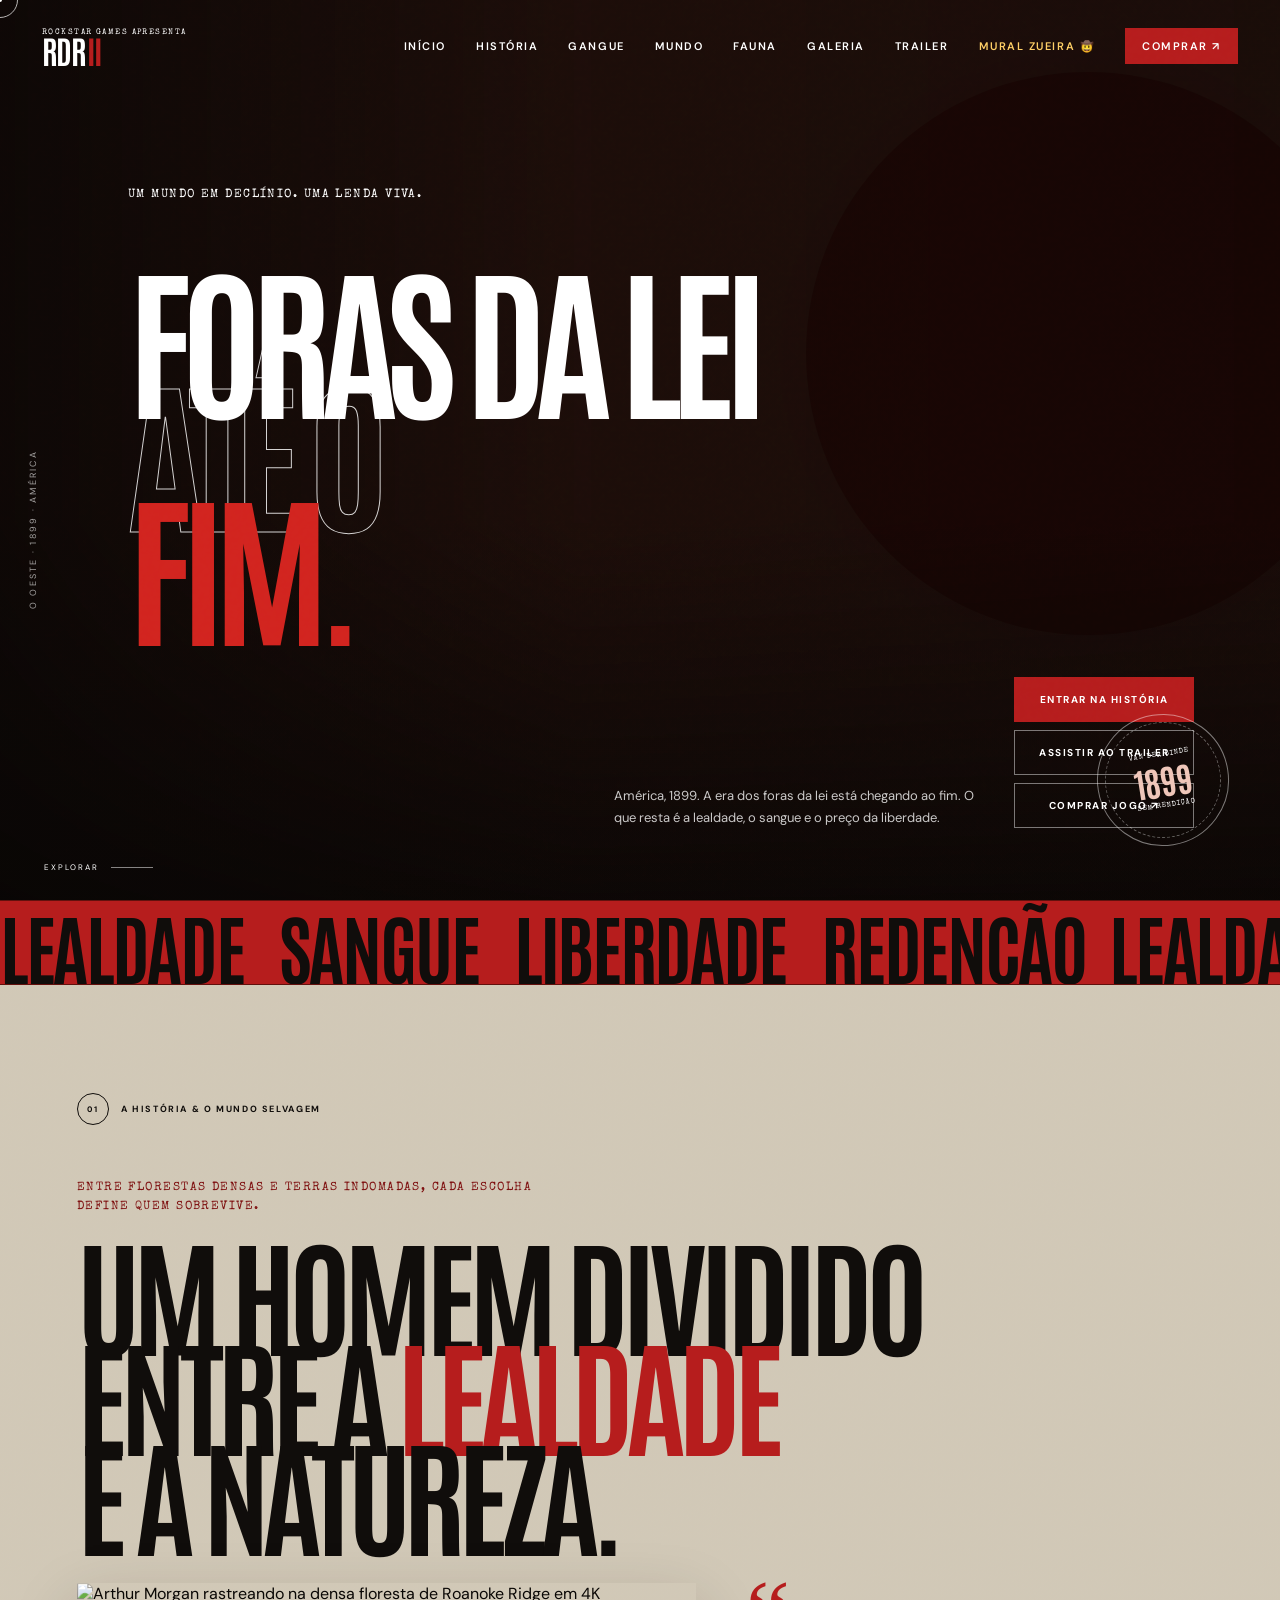
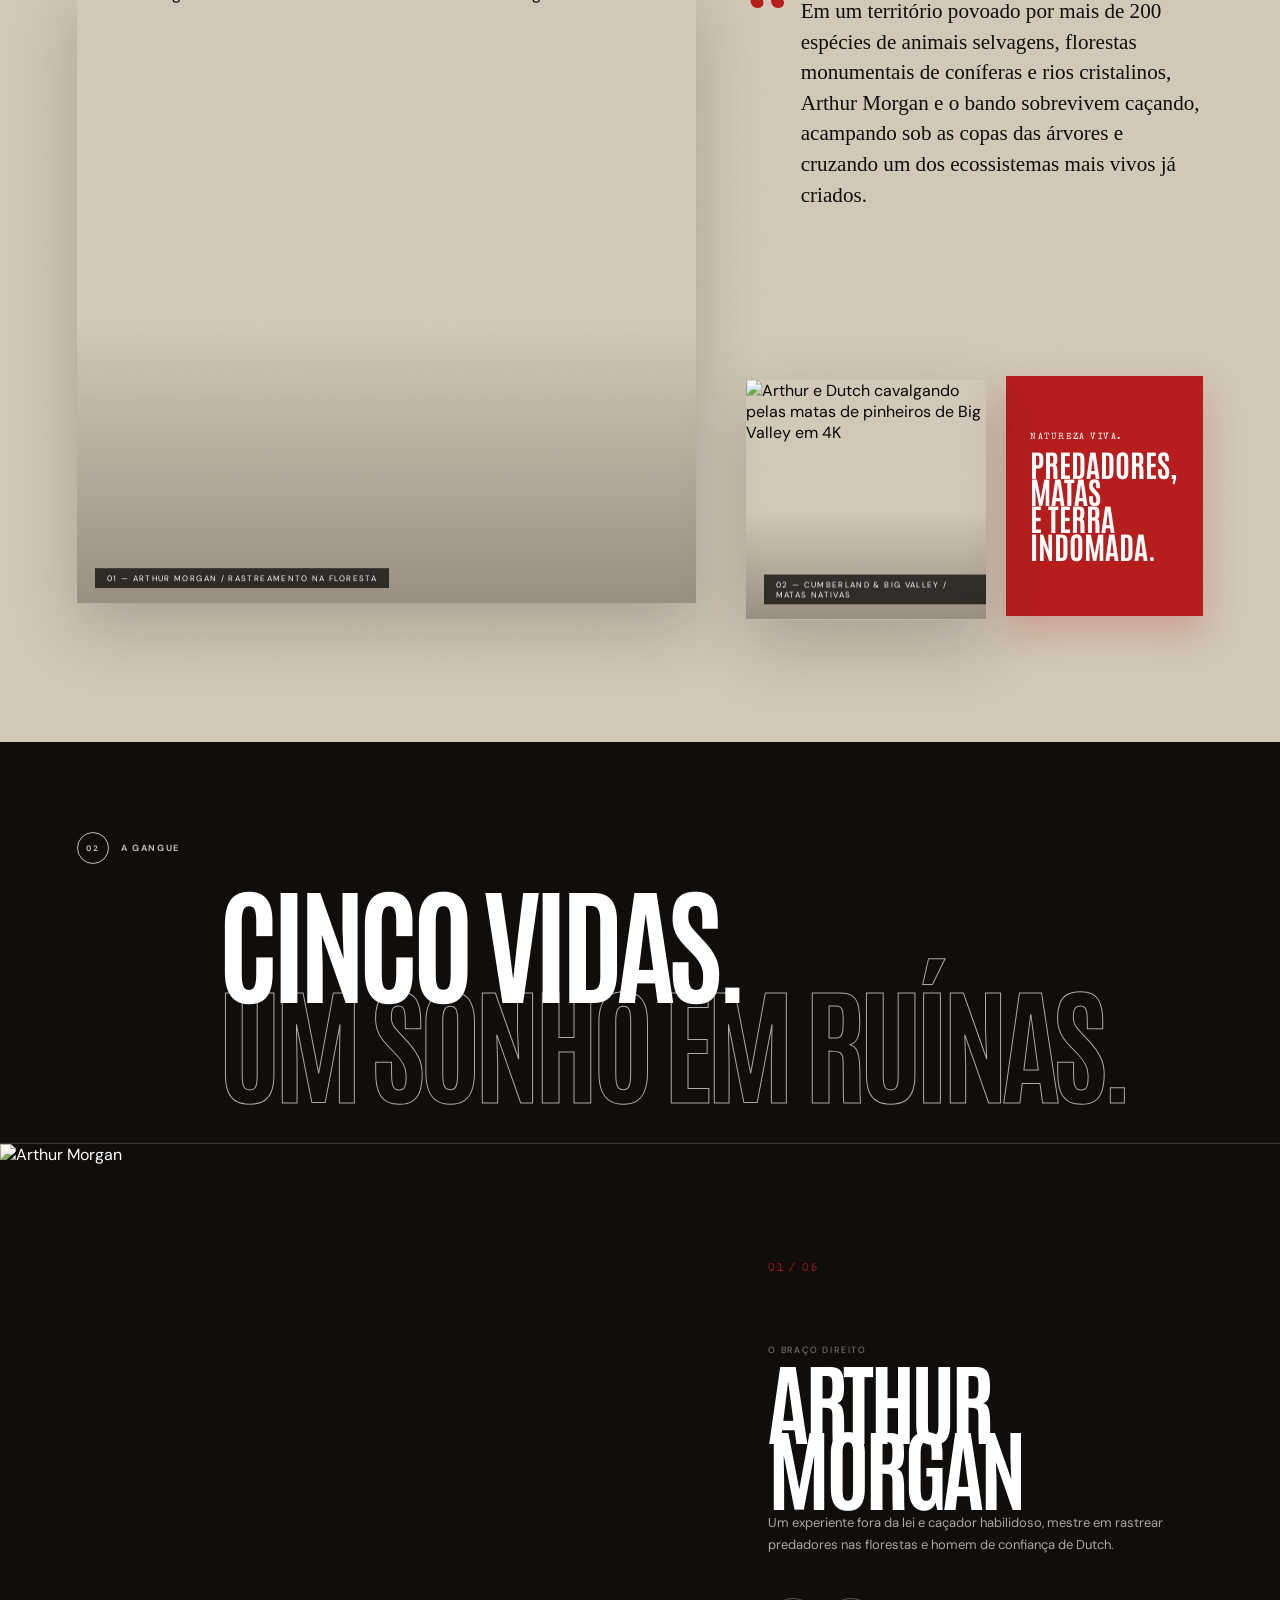
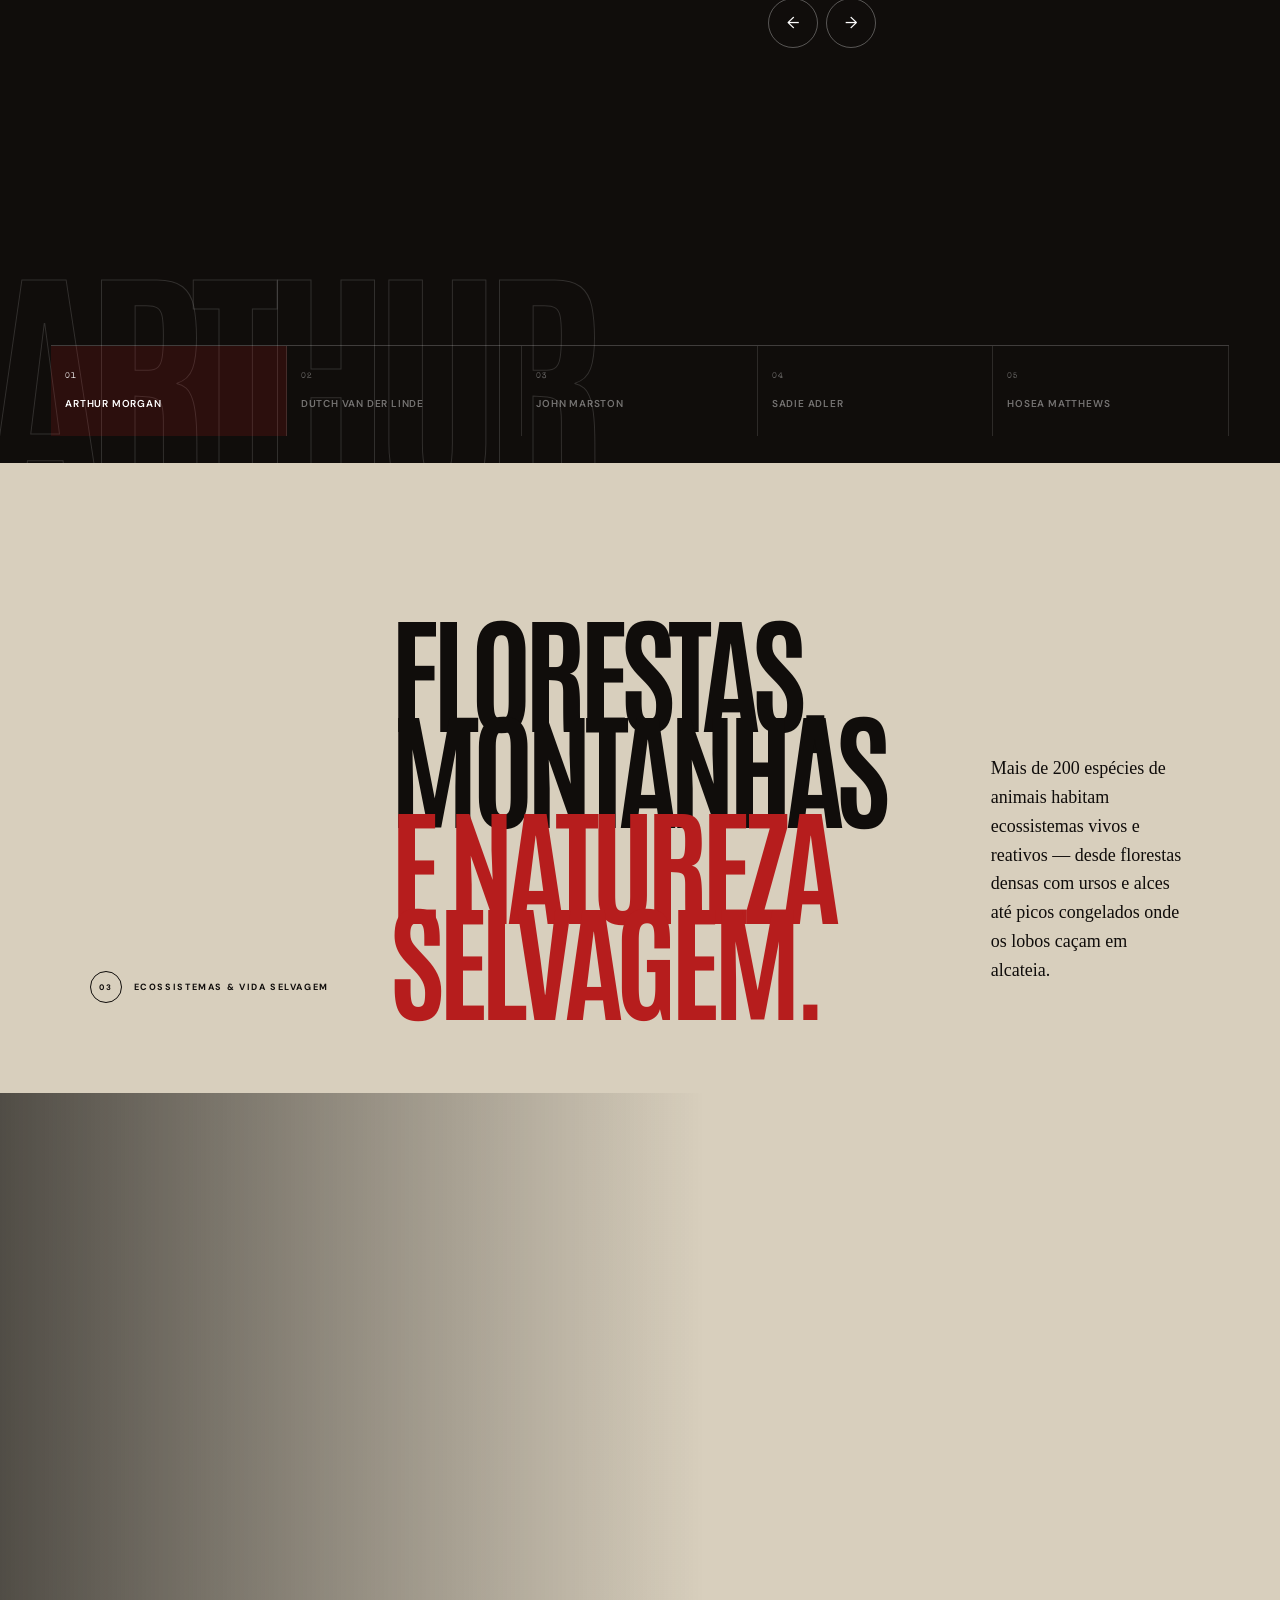
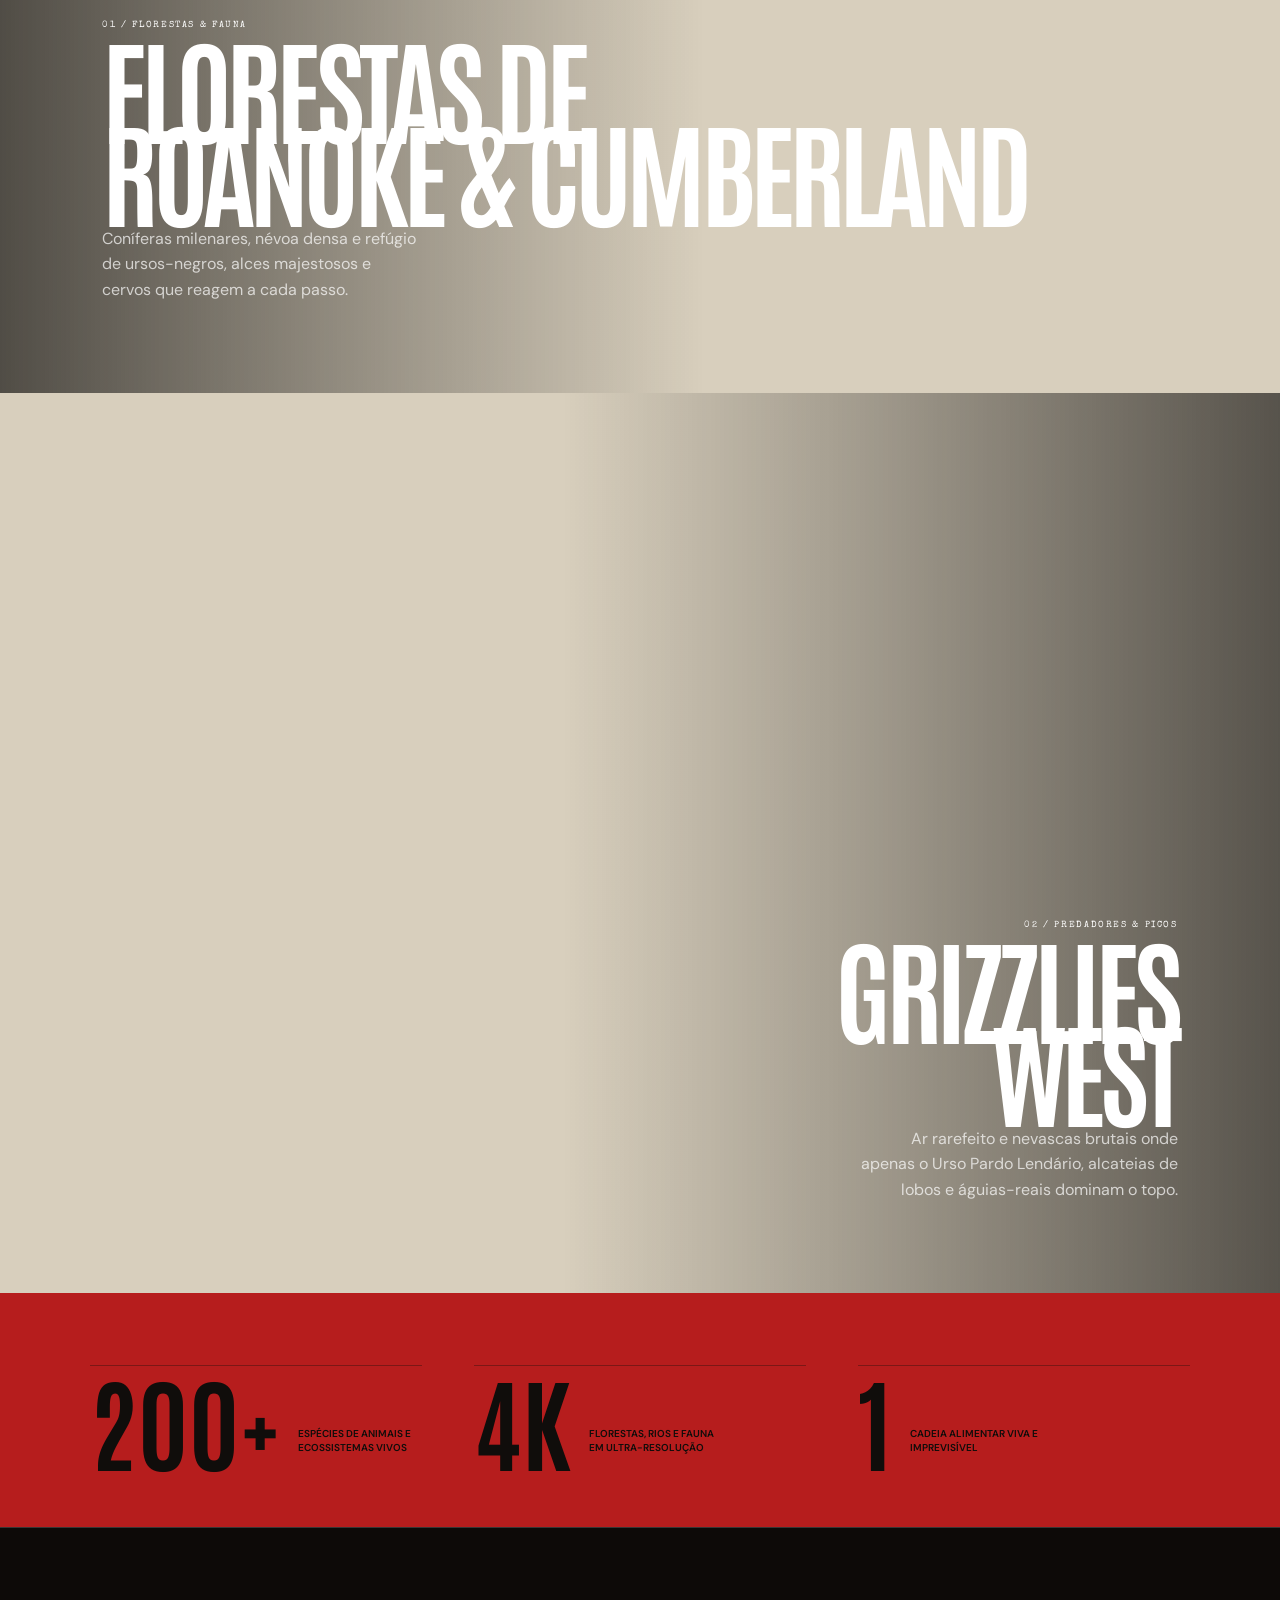
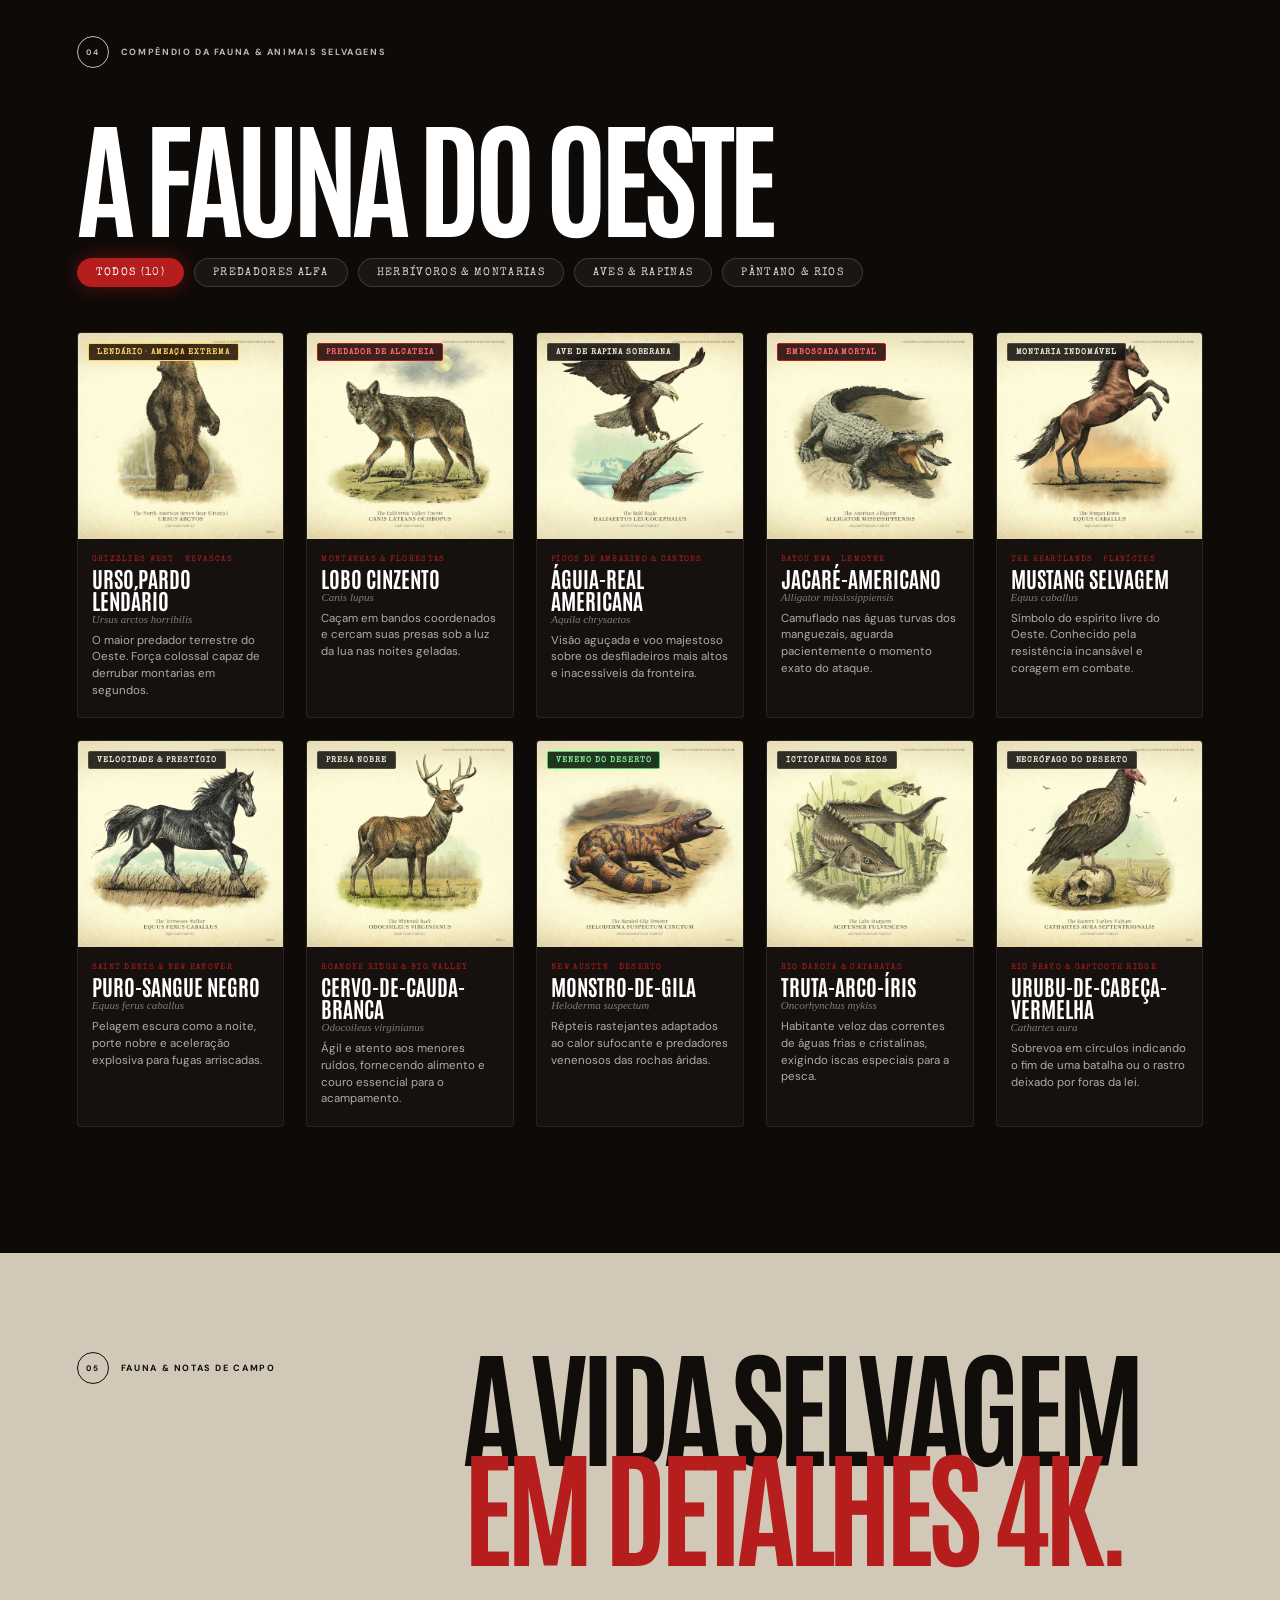
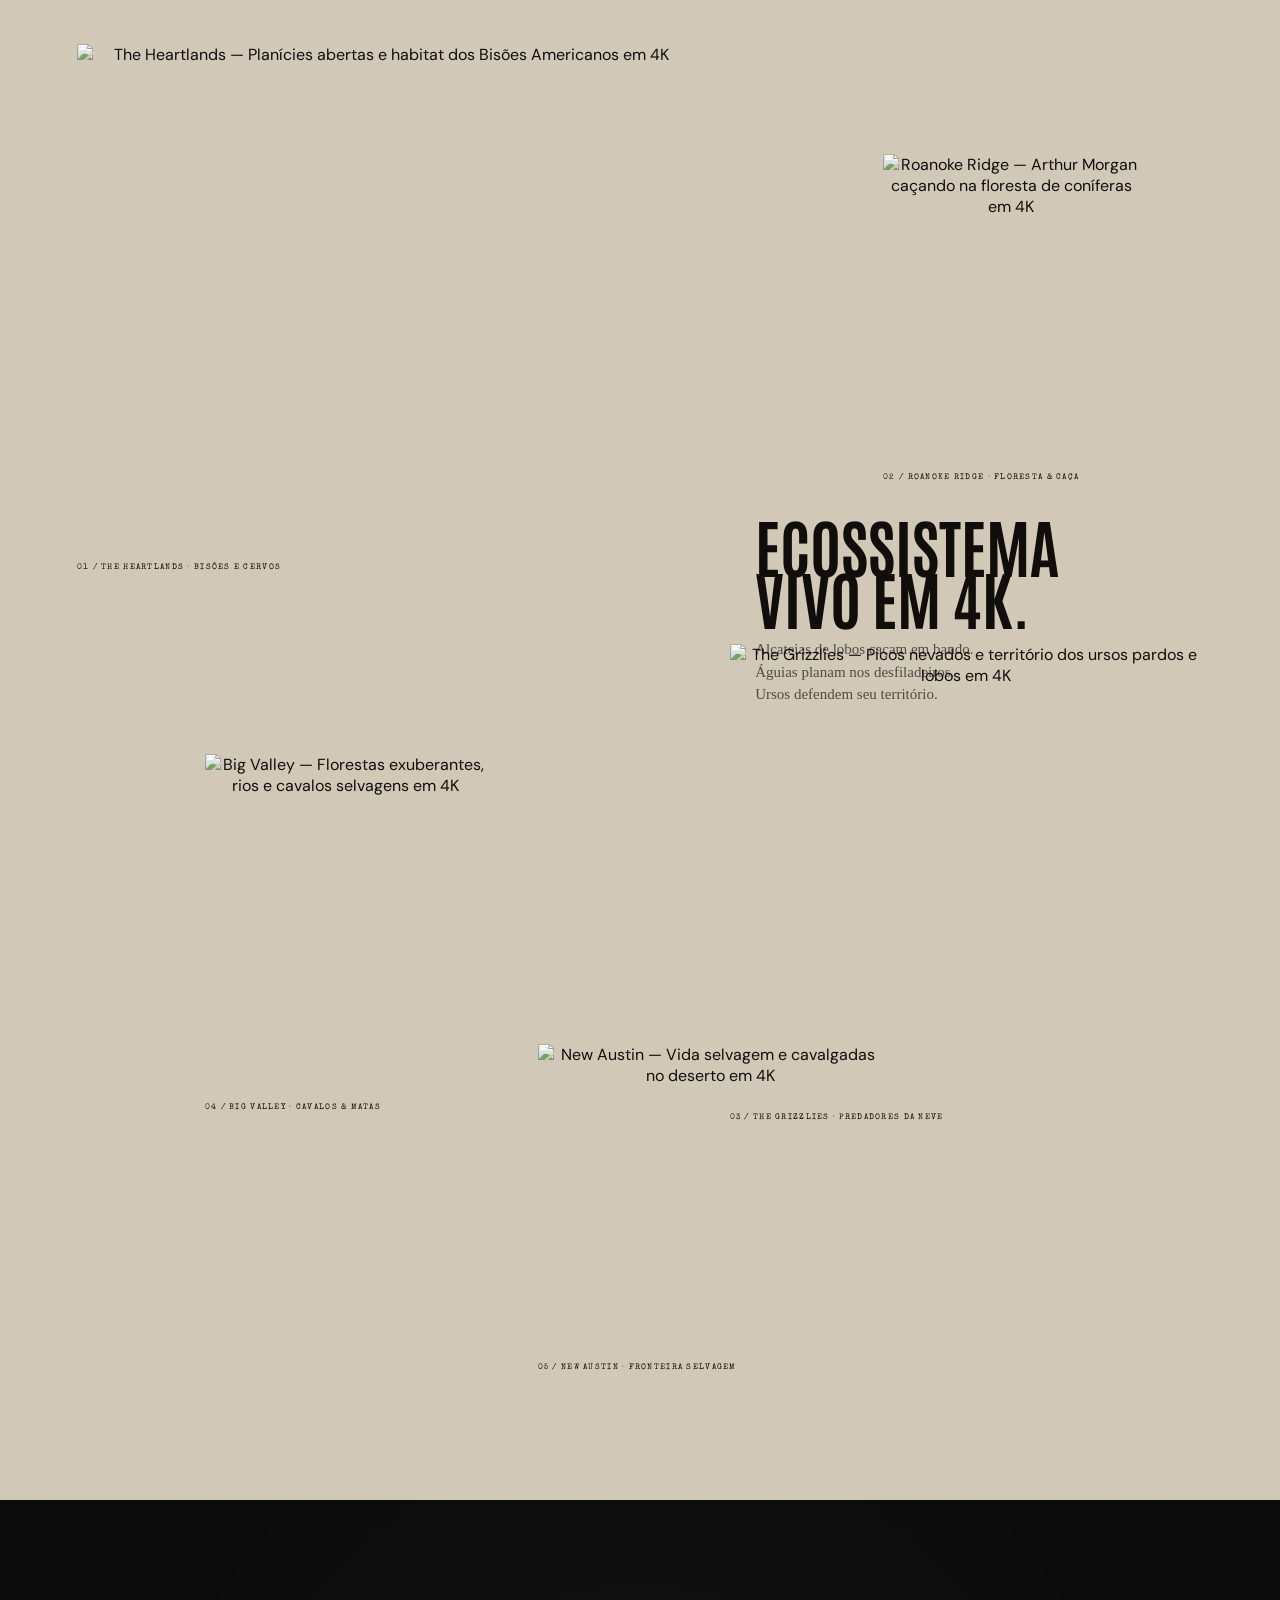
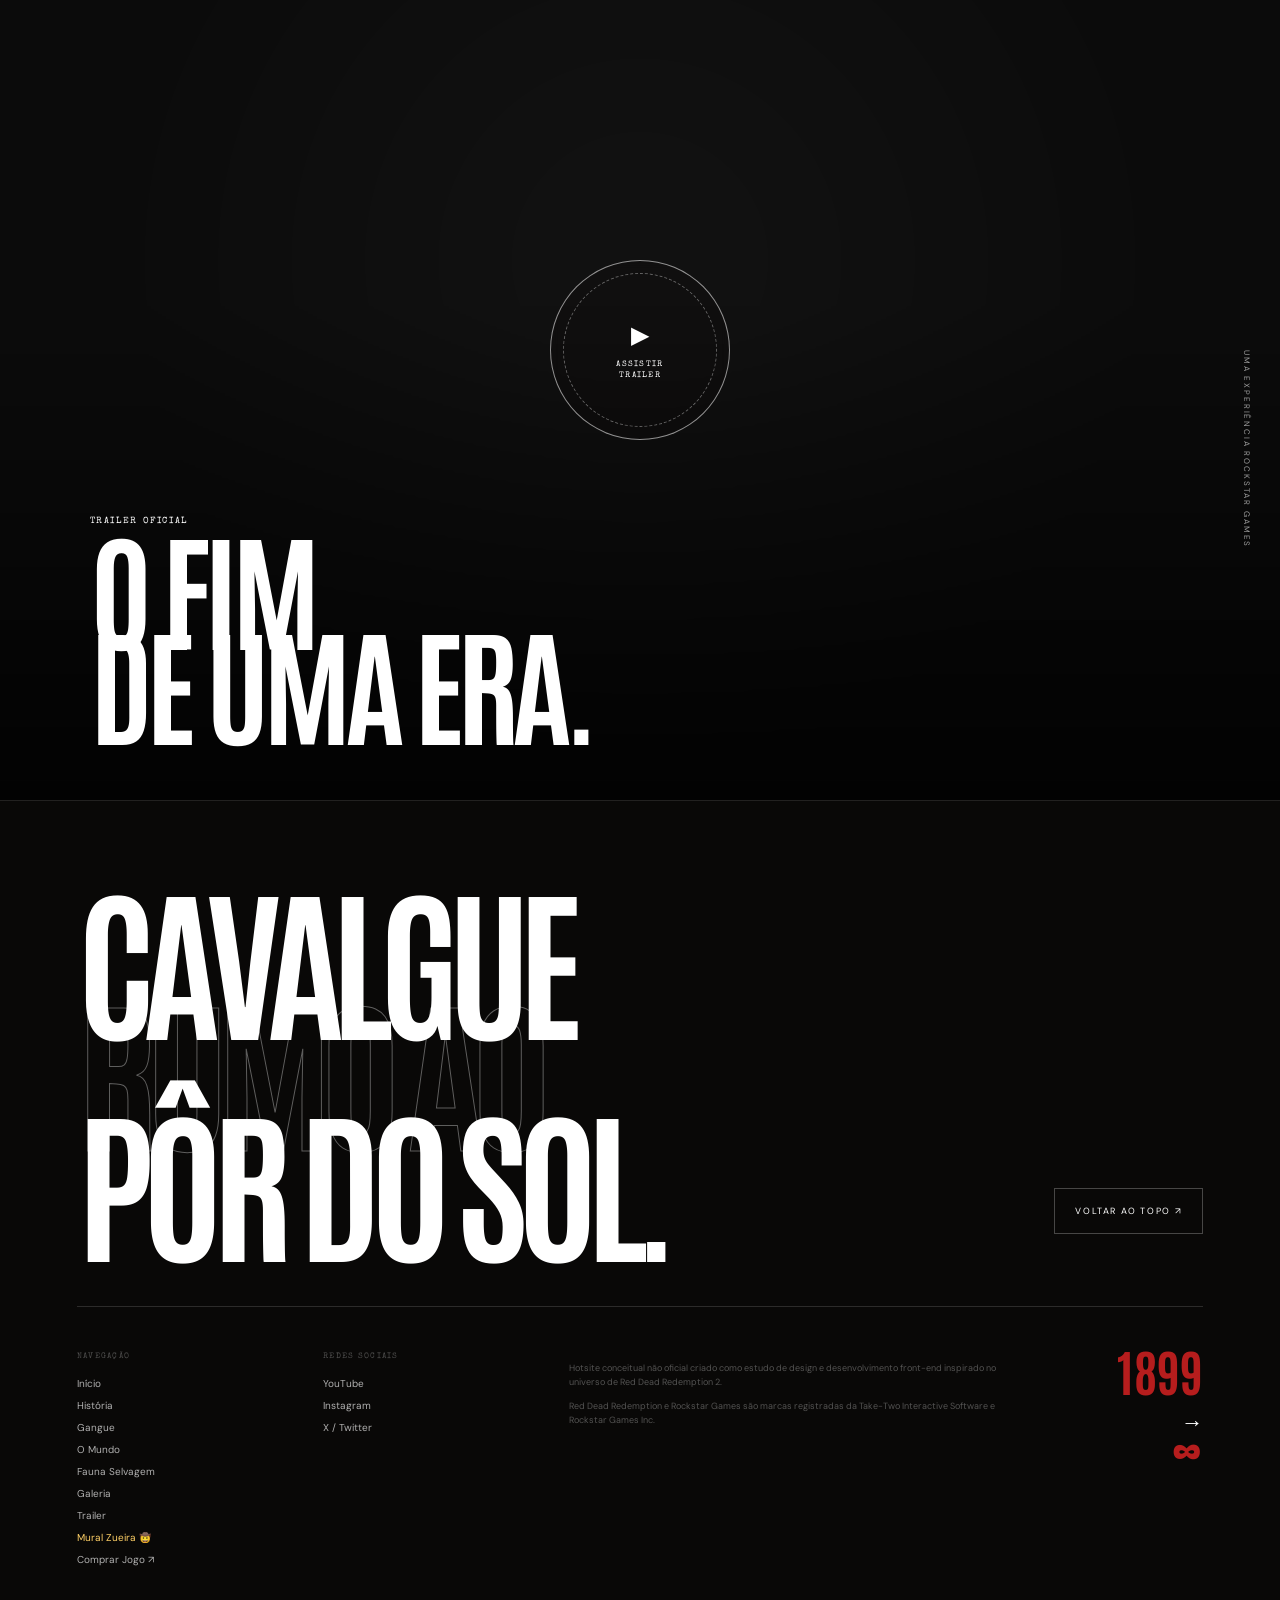
==== commit 4348acc9: "Restaurar seção do Compêndio da Fauna com 10 animais e filtros interativos" ====
--- a/index.html
+++ b/index.html
@@ -23,10 +23,14 @@
     </a>
 
     <nav class="site-nav" aria-label="Navegação principal">
+      <a href="#hero">Início</a>
       <a href="#story">História</a>
-      <a href="#characters">Foras da Lei</a>
+      <a href="#characters">Gangue</a>
       <a href="#world">Mundo</a>
+      <a href="#wildlife">Fauna</a>
       <a href="#gallery">Galeria</a>
+      <a href="#trailer">Trailer</a>
+      <a href="fun.html" style="color: #ffd066;">Mural Zueira 🤠</a>
       <a href="buy.html" target="_blank" rel="noopener noreferrer" class="nav-buy">Comprar ↗</a>
     </nav>
 
@@ -192,9 +196,204 @@
       </div>
     </section>
 
+    <!-- SEÇÃO COMPÊNDIO DA FAUNA (WILDLIFE GALLERY) -->
+    <section class="wildlife-section" id="wildlife">
+      <div class="wildlife__head">
+        <div class="section-mark section-mark--dark reveal">
+          <span>04</span>
+          <p>COMPÊNDIO DA FAUNA & ANIMAIS SELVAGENS</p>
+        </div>
+        <div class="wildlife__title-wrap">
+          <h2 class="display display--light reveal">A FAUNA DO OESTE</h2>
+        </div>
+
+        <!-- Filtros Interativos por Categoria -->
+        <div class="wildlife__filters reveal" role="tablist" aria-label="Filtrar espécies por categoria">
+          <button class="wildlife-filter-btn active" data-filter="all">Todos (10)</button>
+          <button class="wildlife-filter-btn" data-filter="predator">Predadores Alfa</button>
+          <button class="wildlife-filter-btn" data-filter="herbivore">Herbívoros & Montarias</button>
+          <button class="wildlife-filter-btn" data-filter="birds">Aves & Rapinas</button>
+          <button class="wildlife-filter-btn" data-filter="aquatic">Pântano & Rios</button>
+        </div>
+      </div>
+
+      <!-- Grid dos 10 Animais -->
+      <div class="wildlife-grid">
+        <!-- 1. Urso Pardo Lendário -->
+        <article class="wildlife-card reveal" data-category="predator" data-wildlife-idx="0">
+          <div class="wildlife-card__media">
+            <img src="imgs/wildlife/urso.jpg" alt="Urso Pardo Lendário de Grizzlies West" loading="lazy" decoding="async" width="2160" height="2160" />
+            <span class="wildlife-card__tag wildlife-card__tag--legendary">Lendário · Ameaça Extrema</span>
+            <div class="wildlife-card__overlay">
+              <span class="wildlife-card__zoom-icon">🔍 Inspecionar</span>
+            </div>
+          </div>
+          <div class="wildlife-card__content">
+            <span class="wildlife-card__habitat">GRIZZLIES WEST · NEVASCAS</span>
+            <h3 class="wildlife-card__name">Urso Pardo Lendário</h3>
+            <span class="wildlife-card__latin">Ursus arctos horribilis</span>
+            <p class="wildlife-card__desc">O maior predador terrestre do Oeste. Força colossal capaz de derrubar montarias em segundos.</p>
+          </div>
+        </article>
+
+        <!-- 2. Lobo Cinzento -->
+        <article class="wildlife-card reveal" data-category="predator" data-wildlife-idx="1">
+          <div class="wildlife-card__media">
+            <img src="imgs/wildlife/lobo.jpg" alt="Lobo Cinzento dos Grizzlies" loading="lazy" decoding="async" width="2160" height="2160" />
+            <span class="wildlife-card__tag wildlife-card__tag--danger">Predador de Alcateia</span>
+            <div class="wildlife-card__overlay">
+              <span class="wildlife-card__zoom-icon">🔍 Inspecionar</span>
+            </div>
+          </div>
+          <div class="wildlife-card__content">
+            <span class="wildlife-card__habitat">MONTANHAS & FLORESTAS</span>
+            <h3 class="wildlife-card__name">Lobo Cinzento</h3>
+            <span class="wildlife-card__latin">Canis lupus</span>
+            <p class="wildlife-card__desc">Caçam em bandos coordenados e cercam suas presas sob a luz da lua nas noites geladas.</p>
+          </div>
+        </article>
+
+        <!-- 3. Águia-Real Americana -->
+        <article class="wildlife-card reveal" data-category="birds" data-wildlife-idx="2">
+          <div class="wildlife-card__media">
+            <img src="imgs/wildlife/aguia.jpg" alt="Águia Real Americana nos desfiladeiros" loading="lazy" decoding="async" width="2160" height="2160" />
+            <span class="wildlife-card__tag">Ave de Rapina Soberana</span>
+            <div class="wildlife-card__overlay">
+              <span class="wildlife-card__zoom-icon">🔍 Inspecionar</span>
+            </div>
+          </div>
+          <div class="wildlife-card__content">
+            <span class="wildlife-card__habitat">PICOS DE AMBARINO & CANYONS</span>
+            <h3 class="wildlife-card__name">Águia-Real Americana</h3>
+            <span class="wildlife-card__latin">Aquila chrysaetos</span>
+            <p class="wildlife-card__desc">Visão aguçada e voo majestoso sobre os desfiladeiros mais altos e inacessíveis da fronteira.</p>
+          </div>
+        </article>
+
+        <!-- 4. Jacaré-Americano -->
+        <article class="wildlife-card reveal" data-category="predator aquatic" data-wildlife-idx="3">
+          <div class="wildlife-card__media">
+            <img src="imgs/wildlife/jacare.jpg" alt="Jacaré Americano dos Pântanos de Lemoyne" loading="lazy" decoding="async" width="2160" height="2160" />
+            <span class="wildlife-card__tag wildlife-card__tag--danger">Emboscada Mortal</span>
+            <div class="wildlife-card__overlay">
+              <span class="wildlife-card__zoom-icon">🔍 Inspecionar</span>
+            </div>
+          </div>
+          <div class="wildlife-card__content">
+            <span class="wildlife-card__habitat">BAYOU NWA · LEMOYNE</span>
+            <h3 class="wildlife-card__name">Jacaré-Americano</h3>
+            <span class="wildlife-card__latin">Alligator mississippiensis</span>
+            <p class="wildlife-card__desc">Camuflado nas águas turvas dos manguezais, aguarda pacientemente o momento exato do ataque.</p>
+          </div>
+        </article>
+
+        <!-- 5. Mustang Selvagem -->
+        <article class="wildlife-card reveal" data-category="herbivore" data-wildlife-idx="4">
+          <div class="wildlife-card__media">
+            <img src="imgs/wildlife/cavalo.jpg" alt="Mustang Selvagem de The Heartlands" loading="lazy" decoding="async" width="2160" height="2160" />
+            <span class="wildlife-card__tag">Montaria Indomável</span>
+            <div class="wildlife-card__overlay">
+              <span class="wildlife-card__zoom-icon">🔍 Inspecionar</span>
+            </div>
+          </div>
+          <div class="wildlife-card__content">
+            <span class="wildlife-card__habitat">THE HEARTLANDS · PLANÍCIES</span>
+            <h3 class="wildlife-card__name">Mustang Selvagem</h3>
+            <span class="wildlife-card__latin">Equus caballus</span>
+            <p class="wildlife-card__desc">Símbolo do espírito livre do Oeste. Conhecido pela resistência incansável e coragem em combate.</p>
+          </div>
+        </article>
+
+        <!-- 6. Puro-Sangue Negro -->
+        <article class="wildlife-card reveal" data-category="herbivore" data-wildlife-idx="5">
+          <div class="wildlife-card__media">
+            <img src="imgs/wildlife/cavalopreto.jpg" alt="Puro-Sangue Negro Americano" loading="lazy" decoding="async" width="2160" height="2160" />
+            <span class="wildlife-card__tag">Velocidade & Prestígio</span>
+            <div class="wildlife-card__overlay">
+              <span class="wildlife-card__zoom-icon">🔍 Inspecionar</span>
+            </div>
+          </div>
+          <div class="wildlife-card__content">
+            <span class="wildlife-card__habitat">SAINT DENIS & NEW HANOVER</span>
+            <h3 class="wildlife-card__name">Puro-Sangue Negro</h3>
+            <span class="wildlife-card__latin">Equus ferus caballus</span>
+            <p class="wildlife-card__desc">Pelagem escura como a noite, porte nobre e aceleração explosiva para fugas arriscadas.</p>
+          </div>
+        </article>
+
+        <!-- 7. Cervo-de-Cauda-Branca -->
+        <article class="wildlife-card reveal" data-category="herbivore" data-wildlife-idx="6">
+          <div class="wildlife-card__media">
+            <img src="imgs/wildlife/cervo.jpg" alt="Cervo de Cauda Branca nas florestas" loading="lazy" decoding="async" width="2160" height="2160" />
+            <span class="wildlife-card__tag">Presa Nobre</span>
+            <div class="wildlife-card__overlay">
+              <span class="wildlife-card__zoom-icon">🔍 Inspecionar</span>
+            </div>
+          </div>
+          <div class="wildlife-card__content">
+            <span class="wildlife-card__habitat">ROANOKE RIDGE & BIG VALLEY</span>
+            <h3 class="wildlife-card__name">Cervo-de-Cauda-Branca</h3>
+            <span class="wildlife-card__latin">Odocoileus virginianus</span>
+            <p class="wildlife-card__desc">Ágil e atento aos menores ruídos, fornecendo alimento e couro essencial para o acampamento.</p>
+          </div>
+        </article>
+
+        <!-- 8. Monstro-de-Gila -->
+        <article class="wildlife-card reveal" data-category="aquatic" data-wildlife-idx="7">
+          <div class="wildlife-card__media">
+            <img src="imgs/wildlife/lagarto.jpg" alt="Monstro de Gila no deserto de New Austin" loading="lazy" decoding="async" width="2160" height="2160" />
+            <span class="wildlife-card__tag wildlife-card__tag--poison">Veneno do Deserto</span>
+            <div class="wildlife-card__overlay">
+              <span class="wildlife-card__zoom-icon">🔍 Inspecionar</span>
+            </div>
+          </div>
+          <div class="wildlife-card__content">
+            <span class="wildlife-card__habitat">NEW AUSTIN · DESERTO</span>
+            <h3 class="wildlife-card__name">Monstro-de-Gila</h3>
+            <span class="wildlife-card__latin">Heloderma suspectum</span>
+            <p class="wildlife-card__desc">Répteis rastejantes adaptados ao calor sufocante e predadores venenosos das rochas áridas.</p>
+          </div>
+        </article>
+
+        <!-- 9. Truta-Arco-Íris Lendária -->
+        <article class="wildlife-card reveal" data-category="aquatic" data-wildlife-idx="8">
+          <div class="wildlife-card__media">
+            <img src="imgs/wildlife/peixe.jpg" alt="Truta Arco-Íris Lendária dos rios de Dakota" loading="lazy" decoding="async" width="2160" height="2160" />
+            <span class="wildlife-card__tag">Ictiofauna dos Rios</span>
+            <div class="wildlife-card__overlay">
+              <span class="wildlife-card__zoom-icon">🔍 Inspecionar</span>
+            </div>
+          </div>
+          <div class="wildlife-card__content">
+            <span class="wildlife-card__habitat">RIO DAKOTA & CATARATAS</span>
+            <h3 class="wildlife-card__name">Truta-Arco-Íris</h3>
+            <span class="wildlife-card__latin">Oncorhynchus mykiss</span>
+            <p class="wildlife-card__desc">Habitante veloz das correntes de águas frias e cristalinas, exigindo iscas especiais para a pesca.</p>
+          </div>
+        </article>
+
+        <!-- 10. Urubu-de-Cabeça-Vermelha -->
+        <article class="wildlife-card reveal" data-category="birds" data-wildlife-idx="9">
+          <div class="wildlife-card__media">
+            <img src="imgs/wildlife/urubu.jpg" alt="Urubu de Cabeça Vermelha sobrevoando a fronteira" loading="lazy" decoding="async" width="2160" height="2160" />
+            <span class="wildlife-card__tag">Necrófago do Deserto</span>
+            <div class="wildlife-card__overlay">
+              <span class="wildlife-card__zoom-icon">🔍 Inspecionar</span>
+            </div>
+          </div>
+          <div class="wildlife-card__content">
+            <span class="wildlife-card__habitat">RIO BRAVO & GAPTOOTH RIDGE</span>
+            <h3 class="wildlife-card__name">Urubu-de-Cabeça-Vermelha</h3>
+            <span class="wildlife-card__latin">Cathartes aura</span>
+            <p class="wildlife-card__desc">Sobrevoa em círculos indicando o fim de uma batalha ou o rastro deixado por foras da lei.</p>
+          </div>
+        </article>
+      </div>
+    </section>
+
     <section class="gallery section-paper" id="gallery">
       <div class="gallery__head">
-        <div class="section-mark reveal"><span>04</span><p>FAUNA & NOTAS DE CAMPO</p></div>
+        <div class="section-mark reveal"><span>05</span><p>FAUNA & NOTAS DE CAMPO</p></div>
         <h2 class="display reveal">A VIDA SELVAGEM<br><em>EM DETALHES 4K.</em></h2>
       </div>
 
@@ -241,7 +440,7 @@
     </section>
   </main>
 
-  <footer class="footer">
+  <footer class="footer" id="contato">
     <div class="footer__top">
       <h2>CAVALGUE<br><span>RUMO AO</span><br>PÔR DO SOL.</h2>
       <a href="#hero" class="back-top magnetic">VOLTAR AO TOPO ↗</a>
@@ -250,10 +449,14 @@
     <div class="footer__bottom">
       <div>
         <span class="footer__label">NAVEGAÇÃO</span>
+        <a href="#hero">Início</a>
         <a href="#story">História</a>
-        <a href="#characters">Personagens</a>
+        <a href="#characters">Gangue</a>
         <a href="#world">O Mundo</a>
+        <a href="#wildlife">Fauna Selvagem</a>
         <a href="#gallery">Galeria</a>
+        <a href="#trailer">Trailer</a>
+        <a href="fun.html" style="color: #ffd066;">Mural Zueira 🤠</a>
         <a href="buy.html" target="_blank" rel="noopener noreferrer">Comprar Jogo ↗</a>
       </div>
       <div>
--- a/style.css
+++ b/style.css
@@ -46,12 +46,6 @@
   width: 100%;
   height: 100%;
   object-fit: cover;
-  object-position: center;
-  image-rendering: -webkit-optimize-contrast;
-  image-rendering: auto;
-  backface-visibility: hidden;
-  -webkit-backface-visibility: hidden;
-  transform: translateZ(0);
 }
 
 button, input, select {
@@ -109,102 +103,48 @@
 .site-header {
   position: fixed;
   inset: 0 0 auto 0;
-  z-index: 5000;
+  z-index: 100;
   height: var(--header-h);
-  padding: 0 42px;
+  padding: 22px 42px;
   display: flex;
   align-items: center;
   justify-content: space-between;
   color: white;
-  transition: background .35s var(--ease), height .3s, transform .35s var(--ease), border-color .35s;
+  transition: background .4s, height .4s, padding .4s, transform .4s;
 }
 .site-header.is-scrolled {
   height: 72px;
-  background: rgba(15,12,10,.92);
+  padding-top: 14px;
+  padding-bottom: 14px;
+  background: rgba(15,12,10,.88);
   backdrop-filter: blur(14px);
-  -webkit-backdrop-filter: blur(14px);
   border-bottom: 1px solid rgba(255,255,255,.09);
 }
-.site-header.is-hidden:not(.nav-open) { transform: translateY(-110%); }
-.site-header.nav-open {
-  transform: none !important;
-}
+.site-header.is-hidden { transform: translateY(-110%); }
 
 .brand {
   color: inherit;
   text-decoration: none;
-  display: inline-flex;
-  align-items: center;
-  gap: 12px;
-  transition: opacity .3s var(--ease);
-}
-.brand:hover {
-  opacity: .92;
-}
-
-/* Suporte à imagem oficial da logo (quando adicionada) */
-.brand__img,
-.brand img {
-  max-height: 40px;
-  width: auto;
-  object-fit: contain;
-  display: block;
-}
-
-/* Placeholder visual elegante para 1899 Creative */
-.brand__placeholder {
-  display: flex;
-  align-items: center;
-  gap: 12px;
-}
-.brand__icon {
-  display: grid;
-  place-content: center;
-  width: 36px;
-  height: 36px;
-  border: 1px solid rgba(255, 255, 255, 0.25);
-  border-radius: 4px;
-  background: rgba(182, 29, 29, 0.18);
-  color: var(--red);
-  transition: all .3s var(--ease);
-  flex-shrink: 0;
-}
-.brand:hover .brand__icon {
-  border-color: var(--red);
-  background: var(--red);
-  color: #ffffff;
-  box-shadow: 0 0 16px rgba(182, 29, 29, 0.45);
-}
-.brand__text {
-  display: flex;
-  flex-direction: column;
-  line-height: 1;
-}
-.brand__tag {
+  display: inline-grid;
+  gap: 1px;
+  line-height: .85;
+}
+.brand__small {
   font-family: var(--typewriter);
   font-size: 8px;
-  letter-spacing: .2em;
-  color: rgba(255, 255, 255, 0.5);
-  margin-bottom: 3px;
-  text-transform: uppercase;
-}
-.brand__name {
+  letter-spacing: .18em;
+}
+.brand strong {
   font-family: var(--display);
-  font-size: 26px;
-  font-weight: 700;
-  letter-spacing: -.02em;
-  text-transform: uppercase;
-  color: #ffffff;
-  line-height: .9;
-}
-.brand__name span {
-  color: var(--red);
-}
+  font-size: 32px;
+  letter-spacing: -.03em;
+}
+.brand strong span { color: var(--red); margin-left: 2px; }
 
 .site-nav {
   display: flex;
   align-items: center;
-  gap: 28px;
+  gap: 30px;
 }
 .site-nav a {
   position: relative;
@@ -214,7 +154,6 @@
   font-weight: 600;
   letter-spacing: .14em;
   text-transform: uppercase;
-  transition: color .3s var(--ease);
 }
 .site-nav a::after {
   content: "";
@@ -227,91 +166,29 @@
   transition: right .3s var(--ease);
 }
 .site-nav a:hover::after { right: 0; }
-.site-nav a:hover { color: #ffffff; }
-
 .site-nav .nav-buy {
-  padding: 10px 18px;
+  padding: 11px 17px;
   color: white;
   background: var(--red);
-  transition: background .3s, transform .3s;
-}
-.site-nav .nav-buy:hover {
-  background: #ffffff;
-  color: var(--ink);
-  transform: translateY(-1px);
 }
 .site-nav .nav-buy::after { display: none; }
 
-.menu-toggle {
-  display: none;
-  z-index: 105;
-  width: 44px;
-  height: 44px;
-  border: 1px solid rgba(255, 255, 255, 0.22);
-  border-radius: 4px;
-  background: rgba(15, 12, 10, 0.6);
-  backdrop-filter: blur(8px);
-  padding: 11px 9px;
-  flex-direction: column;
-  justify-content: space-between;
-  align-items: center;
-  cursor: pointer;
-  transition: border-color .3s, background .3s;
-}
-.menu-toggle:hover {
-  border-color: var(--red);
-  background: rgba(182, 29, 29, 0.15);
-}
-.menu-toggle span {
-  display: block;
-  width: 22px;
-  height: 2px;
-  background: #ffffff;
-  border-radius: 2px;
-  transition: transform .3s var(--ease), opacity .3s var(--ease), background .3s;
-}
-.menu-toggle[aria-expanded="true"] span:nth-child(1) {
-  transform: translateY(7px) rotate(45deg);
-  background: var(--red);
-}
-.menu-toggle[aria-expanded="true"] span:nth-child(2) {
-  opacity: 0;
-  transform: scaleX(0);
-}
-.menu-toggle[aria-expanded="true"] span:nth-child(3) {
-  transform: translateY(-7px) rotate(-45deg);
-  background: var(--red);
-}
+.menu-toggle { display: none; }
 
 .hero {
   position: relative;
   min-height: 100svh;
   color: white;
   overflow: hidden;
-  background: #140d0a;
-  display: flex;
-  flex-direction: column;
-  justify-content: space-between;
+  background: #24110c;
 }
 .hero__visual {
   position: absolute;
-  inset: 0;
-  width: 100%;
-  height: 100%;
-  display: flex;
-  align-items: center;
-  justify-content: center;
-  overflow: hidden;
-  will-change: transform;
+  inset: -8%;
 }
 .hero__visual img {
-  width: 100%;
-  height: 100%;
-  object-fit: cover;
-  object-position: center 30%;
   filter: sepia(.35) saturate(.85) contrast(1.16);
-  transform: scale(1.02);
-  transition: transform .6s var(--ease);
+  transform: scale(1.04);
 }
 .hero__shade {
   position: absolute;
@@ -319,7 +196,6 @@
   background:
     linear-gradient(90deg, rgba(8,6,5,.78) 0%, rgba(8,6,5,.25) 45%, rgba(8,6,5,.34) 100%),
     linear-gradient(0deg, rgba(8,6,5,.78) 0%, transparent 42%);
-  pointer-events: none;
 }
 .hero__sun {
   position: absolute;
@@ -599,15 +475,8 @@
   text-transform: uppercase;
 }
 .story__image--main {
-  aspect-ratio: 16/10;
-  max-height: 640px;
+  min-height: 620px;
   height: 100%;
-}
-.story__image--main img {
-  width: 100%;
-  height: 100%;
-  object-fit: cover;
-  object-position: center 25%;
 }
 .story__details {
   display: flex;
@@ -642,15 +511,7 @@
   align-items: stretch;
 }
 .story__image--secondary {
-  aspect-ratio: 16/9;
-  max-height: 260px;
-  height: 100%;
-}
-.story__image--secondary img {
-  width: 100%;
-  height: 100%;
-  object-fit: cover;
-  object-position: center 25%;
+  height: 240px;
 }
 .story__pullquote {
   padding: 22px 24px;
@@ -682,33 +543,22 @@
 }
 .character-stage {
   position: relative;
-  min-height: clamp(680px, 50vw, 880px);
+  min-height: 920px;
   overflow: hidden;
   border-top: 1px solid var(--line-light);
-  background: var(--ink);
 }
 .character-stage__image-wrap {
-  position: absolute;
-  inset: 0 36% 0 0;
-  overflow: hidden;
-  display: flex;
-  align-items: center;
-  justify-content: center;
-  background: radial-gradient(circle at 45% 50%, rgba(38,24,18,.5) 0%, var(--ink) 75%);
+  position:absolute;
+  inset:0 38% 0 0;
+  overflow:hidden;
 }
 .character-stage__image {
-  width: 100%;
-  height: 100%;
-  max-height: 100%;
-  object-fit: contain;
-  object-position: center 20%;
   filter: grayscale(.2) sepia(.3) contrast(1.1);
   transition: opacity .45s var(--ease), transform .9s var(--ease), filter .5s;
-  will-change: opacity, transform, filter;
 }
 .character-stage__image.is-changing {
   opacity:.15;
-  transform:scale(1.04);
+  transform:scale(1.06);
   filter:grayscale(1) contrast(1.3);
 }
 .character-stage__wash {
@@ -834,22 +684,15 @@
 }
 .world-panel {
   position:relative;
-  min-height: clamp(540px, 48vw, 85vh);
+  min-height:100vh;
   color:white;
   overflow:hidden;
 }
 .world-panel__media {
   position:absolute;
-  inset:0;
-  width: 100%;
-  height: 100%;
-  will-change: transform;
+  inset:-7%;
 }
 .world-panel__media img {
-  width: 100%;
-  height: 100%;
-  object-fit: cover;
-  object-position: center 35%;
   filter:sepia(.25) saturate(.85) contrast(1.1);
 }
 .world-panel::after {
@@ -916,10 +759,9 @@
   text-transform:uppercase;
 }
 
-/* =========================================================
-   COMPÊNDIO DA FAUNA & VIDA SELVAGEM
-   ========================================================= */
-
+/* ==========================================================================
+   COMPÊNDIO DA FAUNA & ANIMAIS SELVAGENS
+   ========================================================================== */
 .wildlife-section {
   position: relative;
   padding: 12vh 6vw 14vh;
@@ -1161,125 +1003,74 @@
   margin:0 5vw 0 0;
 }
 .editorial-gallery {
-  display: grid;
-  grid-template-columns: repeat(12, 1fr);
-  gap: 28px;
-  max-width: 1700px;
-  margin: 6vh auto 0;
-  position: relative;
+  position:relative;
+  min-height:1350px;
+  margin-top:8vh;
 }
 .gallery-shot {
-  position: relative;
-  display: block;
-  padding: 0;
-  background: #15110e;
-  overflow: hidden;
-  border-radius: 4px;
-  border: none;
-  cursor: pointer;
-  box-shadow: 0 10px 30px rgba(0, 0, 0, 0.25);
+  position:absolute;
+  display:block;
+  padding:0;
+  background:none;
+  overflow:visible;
 }
 .gallery-shot img {
-  width: 100%;
-  height: 100%;
-  object-fit: cover;
-  object-position: center;
-  transition: transform .7s var(--ease), filter .5s;
-  filter: sepia(.15) saturate(.9) contrast(1.05);
-  will-change: transform, filter;
+  transition:transform .7s var(--ease), filter .5s;
+  filter:sepia(.22) saturate(.8);
 }
 .gallery-shot:hover img {
-  transform: scale(1.035);
-  filter: sepia(0) saturate(1.05) contrast(1.08);
+  transform:scale(1.025);
+  filter:sepia(.1) saturate(1);
 }
 .gallery-shot span {
-  position: absolute;
-  bottom: 0;
-  left: 0;
-  right: 0;
-  padding: 10px 14px;
-  background: linear-gradient(0deg, rgba(16, 13, 11, 0.92) 0%, transparent 100%);
-  color: #efe7d6;
-  text-align: left;
-  font: 8.5px var(--typewriter);
-  letter-spacing: .16em;
-  pointer-events: none;
-}
-
-/* Grid Placement de cada item editorial */
-.shot-a {
-  grid-column: span 7;
-  aspect-ratio: 16 / 10;
-  min-height: 380px;
-}
-.shot-b {
-  grid-column: span 5;
-  aspect-ratio: 16 / 10;
-  min-height: 380px;
-}
+  display:block;
+  margin-top:9px;
+  text-align:left;
+  font:8px var(--typewriter);
+  letter-spacing:.16em;
+}
+.shot-a { width:48vw; height:510px; left:0; top:20px; }
+.shot-b { width:20vw; height:310px; right:5vw; top:130px; }
+.shot-c { width:37vw; height:460px; right:0; top:620px; }
+.shot-d { width:22vw; height:340px; left:10vw; top:730px; }
+.shot-e { width:27vw; height:310px; left:36vw; top:1020px; }
 .gallery-note {
-  grid-column: span 4;
-  display: flex;
-  flex-direction: column;
-  justify-content: center;
-  padding: 24px 20px;
-  background: rgba(16, 13, 11, 0.04);
-  border-left: 4px solid var(--red);
-  border-radius: 2px;
+  position:absolute;
+  left:53vw;
+  top:495px;
+  width:24vw;
 }
 .gallery-note strong {
-  display: block;
-  font: 700 clamp(36px, 4vw, 58px) / .88 var(--display);
-  color: var(--ink);
-  margin-bottom: 10px;
+  display:block;
+  font:700 clamp(42px,5vw,82px)/.82 var(--display);
 }
 .gallery-note p {
-  font: 14px / 1.6 Georgia, serif;
-  color: #514b42;
-  margin: 0;
-}
-.shot-c {
-  grid-column: span 8;
-  aspect-ratio: 16 / 9;
-  min-height: 380px;
-}
-.shot-d {
-  grid-column: span 6;
-  aspect-ratio: 16 / 10;
-  min-height: 340px;
-}
-.shot-e {
-  grid-column: span 6;
-  aspect-ratio: 16 / 10;
-  min-height: 340px;
+  font:15px/1.5 Georgia,serif;
+  color:#514b42;
 }
 
 .trailer {
   position:relative;
-  min-height: clamp(560px, 48vw, 88vh);
+  min-height:100svh;
   display:grid;
   place-items:center;
   overflow:hidden;
   color:white;
-  background:#0d0a08;
+  background:#111;
 }
 .trailer__bg {
   position:absolute;
-  inset:0;
-  width:100%;
-  height:100%;
-  object-fit: cover;
-  object-position: center 25%;
+  inset:-8%;
+  width:116%;
+  height:116%;
   filter:sepia(.35) saturate(.82) contrast(1.12);
 }
 .trailer__overlay {
   position:absolute;
   inset:0;
   background:
-    radial-gradient(circle at 50% 50%, transparent 25%, rgba(13,10,8,.6) 70%, rgba(13,10,8,.95) 100%),
-    linear-gradient(0deg, rgba(13,10,8,.9) 0%, transparent 40%),
-    linear-gradient(180deg, rgba(13,10,8,.8) 0%, transparent 35%);
-  pointer-events: none;
+    radial-gradient(circle at 50% 40%, transparent 15%, rgba(0,0,0,.3) 60%),
+    linear-gradient(0deg,rgba(0,0,0,.78),transparent 55%);
 }
 .trailer__copy {
   position:absolute;
@@ -1580,21 +1371,11 @@
   visibility:visible;
 }
 .lightbox figure {
-  margin: 0;
-  width: min(88vw, 1400px);
-  height: min(82vh, 880px);
-  display: flex;
-  flex-direction: column;
-  align-items: center;
-  justify-content: center;
-}
-.lightbox figure img {
-  width: 100%;
-  height: calc(100% - 35px);
-  object-fit: contain;
-  object-position: center;
-  filter: drop-shadow(0 20px 50px rgba(0,0,0,0.85));
-}
+  margin:0;
+  width:min(78vw,1300px);
+  height:min(75vh,820px);
+}
+.lightbox figure img { object-fit:contain; }
 .lightbox figcaption {
   margin-top:12px;
   color:rgba(255,255,255,.5);
@@ -1652,516 +1433,234 @@
 .toast strong { display:block; font-size:12px; }
 .toast span { display:block; margin-top:4px; color:rgba(255,255,255,.5); font-size:9px; }
 
-/* =========================================================
-   MEDIA QUERIES DE RESOLUÇÃO & RESPONSIVIDADE
-   ========================================================= */
-
-/* --- 1. Telas 4K / 5K & Monitores Ultra HD (min-width: 2560px) --- */
-@media (min-width: 2560px) {
-  .story__grid { max-width: 2200px; margin: 0 auto; gap: 80px; }
-  .story__image--main { aspect-ratio: 16/10; max-height: 720px; }
-  .character-stage { min-height: 900px; }
-  .character-stage__info { width: 30vw; top: 15%; }
-  .character-stage__image { object-fit: contain; object-position: center 15%; max-height: 90%; }
-  .editorial-gallery { max-width: 2400px; gap: 36px; margin-inline: auto; }
-  .wildlife-grid { grid-template-columns: repeat(5, 1fr); gap: 28px; max-width: 2400px; margin-inline: auto; }
-  .world-panel { min-height: 75vh; }
-  .trailer { min-height: 75vh; }
-  .trailer__bg { object-fit: contain; object-position: center 25%; }
-}
-
-/* --- 2. Monitores Ultrawide e Super-Ultrawide (21:9 e 32:9 - 2560x1080, 3440x1440, 5120x1440) --- */
-@media (min-aspect-ratio: 19/9) {
-  /* Hero: Preserva 100% da arte sem corte de cavalo ou céu */
-  .hero {
-    min-height: 100vh;
-    background: #0f0a07;
-  }
-  .hero__visual {
-    inset: 0;
-  }
-  .hero__visual img {
-    object-fit: contain;
-    object-position: center center;
-    max-height: 100vh;
-  }
-
-  /* Trailer: Corrige o corte dos personagens e armas no banner do trailer */
-  .trailer {
-    min-height: min(88vh, 48vw);
-    background: #080605;
-  }
-  .trailer__bg {
-    inset: 0;
-    width: 100%;
-    height: 100%;
-    object-fit: contain;
-    object-position: center center;
-    max-height: 100%;
-  }
-  .trailer__overlay {
-    background:
-      radial-gradient(circle at 50% 50%, transparent 40%, rgba(8,6,5,.7) 75%, rgba(8,6,5,.98) 100%),
-      linear-gradient(0deg, rgba(8,6,5,.9) 0%, transparent 35%);
-  }
-
-  /* Personagens da Gangue: Exibe Arthur, Dutch, etc. por inteiro */
-  .character-stage {
-    min-height: clamp(650px, 42vw, 860px);
-  }
-  .character-stage__image-wrap {
-    inset: 0 40% 0 4vw;
-  }
-  .character-stage__image {
-    object-fit: contain;
-    object-position: center 15%;
-    max-height: 92%;
-  }
-
-  /* Painéis do Mundo */
-  .world-panel {
-    min-height: min(85vh, 45vw);
-  }
-  .world-panel__media img {
-    object-fit: cover;
-    object-position: center 30%;
-  }
-}
-
-/* --- 3. Telas Retina e Alta Densidade de Pixels (2x, 3x) --- */
-@media (-webkit-min-device-pixel-ratio: 2), (min-resolution: 192dpi) {
-  img {
-    image-rendering: -webkit-optimize-contrast;
-  }
-  .story__image img,
-  .gallery-shot img,
-  .character-stage__image {
-    transform: translateZ(0);
-  }
-}
-
-/* --- 4. Notebooks e Laptops (max-width: 1100px) --- */
 @media (max-width: 1100px) {
-  body, a, button { cursor: auto; }
-  .cursor { display: none; }
-  .hero__content { padding-left: 8vw; }
-  .hero__bottom { margin-left: 28vw; width: 62vw; }
-  .story { padding: 10vh 5vw 12vh; }
+  body, a, button { cursor:auto; }
+  .cursor { display:none; }
+  .hero__content { padding-left:8vw; }
+  .hero__bottom { margin-left:28vw; width:62vw; }
+  .story { padding:10vh 5vw 12vh; }
   .story__grid { grid-template-columns: 1fr 1fr; gap: 32px; }
   .story__image--main { min-height: 520px; }
-  .character-stage { min-height: 820px; }
-  .character-stage__info { width: 38vw; }
-  .world__intro { grid-template-columns: .7fr 2fr; }
-  .world__lead { grid-column: 2; }
+  .character-stage { min-height:820px; }
+  .character-stage__info { width:38vw; }
+  .world__intro { grid-template-columns:.7fr 2fr; }
+  .world__lead { grid-column:2; }
   .wildlife-grid { grid-template-columns: repeat(3, 1fr); gap: 20px; }
 }
 
-/* --- 5. Tablets e Smartphones (max-width: 900px) --- */
-@media (max-width: 900px) {
-  :root { --header-h: 70px; }
-
-  /* Header Mobile */
-  .site-header {
-    height: var(--header-h);
-    padding: 0 20px;
-    background: rgba(14, 11, 9, 0.94);
-    backdrop-filter: blur(16px);
-    -webkit-backdrop-filter: blur(16px);
-    border-bottom: 1px solid rgba(255, 255, 255, 0.08);
+@media (max-width: 780px) {
+  :root { --header-h: 72px; }
+
+  .site-header { padding:18px 20px; }
+  .site-nav {
+    position:fixed;
+    inset:0;
+    z-index:-1;
+    padding:18vh 8vw 8vh;
+    display:flex;
+    flex-direction:column;
+    align-items:flex-start;
+    justify-content:center;
+    gap:24px;
+    background:rgba(12,10,8,.97);
+    opacity:0;
+    visibility:hidden;
+    transition:.3s;
   }
-
-  .site-header.is-scrolled {
-    height: 64px;
-    background: rgba(11, 9, 7, 0.98);
+  .site-nav.is-open { opacity:1; visibility:visible; }
+  .site-nav a { font:700 46px/.9 var(--display); letter-spacing:-.03em; }
+  .site-nav .nav-buy { background:none; padding:0; color:var(--red); }
+  .menu-toggle {
+    z-index:2;
+    width:42px;
+    height:42px;
+    display:grid;
+    align-content:center;
+    gap:6px;
+    padding:10px;
+    background:transparent;
   }
-
-  .brand {
-    z-index: 5002;
-    position: relative;
-    gap: 10px;
-    white-space: nowrap;
+  .menu-toggle span { height:1px; background:white; transition:.3s; }
+  .menu-toggle[aria-expanded="true"] span:first-child { transform:translateY(3.5px) rotate(45deg); }
+  .menu-toggle[aria-expanded="true"] span:last-child { transform:translateY(-3.5px) rotate(-45deg); }
+
+  .hero__content {
+    padding:19vh 20px 12vh 36px;
+    justify-content:flex-start;
   }
-  .brand__icon {
-    width: 34px;
-    height: 34px;
-  }
-  .brand__icon svg {
-    width: 17px;
-    height: 17px;
-  }
-  .brand__name {
-    font-size: 21px;
-  }
-  .brand__tag {
-    font-size: 7px;
-    letter-spacing: .15em;
-  }
-
-  /* Botão Hamburger */
-  .menu-toggle {
-    display: flex;
-    z-index: 5002;
-    position: relative;
-    width: 44px;
-    height: 44px;
-    padding: 12px 10px;
-  }
-
-  /* Gaveta / Menu Mobile em Tela Cheia */
-  .site-nav {
-    position: fixed;
-    top: 0;
-    left: 0;
-    right: 0;
-    bottom: 0;
-    width: 100vw;
-    height: 100dvh;
-    z-index: 5001;
-    padding: max(95px, calc(var(--header-h) + 24px)) 24px max(32px, env(safe-area-inset-bottom));
-    display: flex;
-    flex-direction: column;
-    align-items: flex-start;
-    justify-content: flex-start;
-    gap: 16px;
-    background: rgba(11, 9, 7, 0.98);
-    backdrop-filter: blur(28px);
-    -webkit-backdrop-filter: blur(28px);
-    opacity: 0;
-    visibility: hidden;
-    pointer-events: none;
-    transform: translateY(-8px);
-    transition: opacity .35s var(--ease), visibility .35s var(--ease), transform .35s var(--ease);
-    overflow-y: auto;
-    -webkit-overflow-scrolling: touch;
-  }
-
-  .site-nav.is-open {
-    opacity: 1;
-    visibility: visible;
-    pointer-events: auto;
-    transform: translateY(0);
-  }
-
-  .site-nav a {
-    font-family: var(--display);
-    font-weight: 700;
-    font-size: clamp(30px, 8vw, 42px);
-    line-height: 1.1;
-    letter-spacing: -.02em;
-    color: rgba(255, 255, 255, 0.9);
-    padding: 8px 0;
-    width: 100%;
-    border-bottom: 1px solid rgba(255, 255, 255, 0.06);
-    transition: color .25s, transform .25s, padding-left .25s;
-  }
-  .site-nav a:hover,
-  .site-nav a:focus {
-    color: var(--red);
-    padding-left: 8px;
-  }
-  .site-nav a::after { display: none; }
-
-  .site-nav .nav-buy {
-    margin-top: 14px;
-    font-size: clamp(19px, 5vw, 24px);
-    padding: 14px 24px;
-    width: 100%;
-    text-align: center;
-    background: var(--red);
-    color: #ffffff;
-    border-radius: 3px;
-    border-bottom: none;
-    display: flex;
-    align-items: center;
-    justify-content: center;
-    box-shadow: 0 10px 25px rgba(182, 29, 29, 0.35);
-  }
-  .site-nav .nav-buy:hover {
-    background: #ffffff;
-    color: var(--ink);
-    padding-left: 24px;
-  }
-
-  /* Hero Mobile */
-  .hero__content {
-    padding: 110px 20px 40px;
-    justify-content: flex-start;
-  }
-  .hero__visual { inset: 0; }
-  .hero__visual img { object-position: center 25%; }
+  .hero__visual { inset:-2%; }
   .hero__shade {
     background:
-      linear-gradient(0deg, rgba(9,7,6,.92), transparent 50%),
-      linear-gradient(90deg, rgba(9,7,6,.65), transparent);
+      linear-gradient(0deg,rgba(9,7,6,.88),transparent 58%),
+      linear-gradient(90deg,rgba(9,7,6,.62),transparent);
   }
-  .hero__sun { width: 75vw; right: -25vw; top: 12vh; }
-  .hero__title {
-    margin-top: 5vh;
-    font-size: clamp(52px, 15vw, 92px);
-    line-height: .82;
+  .hero__sun { width:82vw; right:-33vw; top:16vh; }
+  .hero__title { margin-top:14vh; font-size:clamp(68px,24vw,120px); }
+  .hero__title .outline { transform:none; }
+  .hero__title .red { transform:translateX(10vw); }
+  .hero__bottom {
+    width:auto;
+    margin:7vh 0 0;
+    flex-direction:column;
+    align-items:flex-start;
+    gap:22px;
   }
-  .hero__title .outline { transform: none; }
-  .hero__title .red { transform: none; }
-  .hero__bottom {
-    width: 100%;
-    margin: 5vh 0 0;
-    flex-direction: column;
-    align-items: flex-start;
-    gap: 20px;
-  }
-  .hero__bottom p { max-width: 100%; font-size: 15px; line-height: 1.5; }
-  .hero__actions {
-    flex-direction: column;
-    width: 100%;
-    gap: 10px;
-  }
-  .btn {
-    min-width: 0;
-    width: 100%;
-    padding: 14px 18px;
-    text-align: center;
-    justify-content: center;
-  }
-  .hero__index { left: 12px; font-size: 9px; opacity: .7; }
-  .hero__stamp { display: none; }
-  .scroll-cue { display: none; }
-
-  /* História Mobile */
-  .story { padding: 60px 20px; }
-  .story__intro { margin: 24px 0; }
-  .display { font-size: clamp(42px, 12vw, 76px); }
+  .hero__bottom p { max-width:300px; }
+  .hero__actions { flex-direction:row; width:100%; }
+  .btn { min-width:0; flex:1; padding-inline:10px; }
+  .hero__index { left:12px; }
+  .hero__stamp { width:100px; right:18px; bottom:8vh; opacity:.72; }
+  .scroll-cue { display:none; }
+
+  .story { padding:8vh 20px 10vh; }
+  .story__intro { margin:4vh 0 4vh; }
+  .display { font-size:clamp(54px,18vw,96px); }
   .story__grid {
     grid-template-columns: 1fr;
-    gap: 24px;
+    gap: 30px;
   }
-  .story__image--main {
-    aspect-ratio: 16/10;
-    max-height: 340px;
-    height: auto;
+  .story__image--main { min-height: 380px; height: 380px; }
+  .story__copy { padding-left: 36px; }
+  .story__copy .quote-mark { top: -20px; font-size: 70px; }
+  .story__copy p { font-size: 19px; }
+  .story__secondary-row { grid-template-columns: 1fr; gap: 20px; }
+  .story__image--secondary { height: 220px; }
+  .story__pullquote { padding: 18px 20px; }
+  .story__pullquote strong { font-size: 32px; }
+
+  .characters { padding-top:8vh; }
+  .characters__head { padding:0 20px 5vh; }
+  .characters__head .display { margin-left:0; }
+  .character-stage { min-height:860px; }
+  .character-stage__image-wrap { inset:0 0 41% 0; }
+  .character-stage__wash {
+    background:linear-gradient(0deg,var(--ink) 0%,transparent 52%);
   }
-  .story__copy { padding-left: 0; }
-  .story__copy .quote-mark {
-    position: static;
-    display: block;
-    font-size: 60px;
-    margin-bottom: -15px;
+  .character-stage__ghost { bottom:41%; font-size:36vw; }
+  .character-stage__info {
+    left:20px;
+    right:20px;
+    top:auto;
+    bottom:120px;
+    width:auto;
   }
-  .story__copy p { font-size: 17px; line-height: 1.5; }
-  .story__secondary-row { grid-template-columns: 1fr; gap: 16px; }
-  .story__image--secondary {
-    aspect-ratio: 16/9;
-    max-height: 220px;
-    height: auto;
+  .character-stage__number { margin-bottom:18px; }
+  .character-stage__info h3 { font-size:68px; }
+  .character-stage__info > p:last-of-type { font-size:12px; }
+  .character-stage__controls { margin-top:24px; }
+  .character-list {
+    left:0;
+    bottom:0;
+    width:100%;
+    overflow-x:auto;
+    background:#0b0908;
   }
-  .story__pullquote { padding: 18px 20px; }
-  .story__pullquote strong { font-size: 26px; }
-
-  /* Personagens Mobile */
-  .characters { padding-top: 50px; }
-  .characters__head { padding: 0 20px 30px; }
-  .characters__head .display { margin-left: 0; font-size: clamp(38px, 10vw, 56px); }
-  .character-stage {
-    min-height: 760px;
+  .character-list button { min-width:150px; min-height:82px; }
+
+  .world__intro {
+    min-height:auto;
+    padding:8vh 20px;
+    display:block;
   }
-  .character-stage__image-wrap {
-    inset: 0 0 44% 0;
-  }
-  .character-stage__image {
-    object-position: center 10%;
-    max-height: 95%;
-  }
-  .character-stage__wash {
-    background: linear-gradient(0deg, var(--ink) 0%, transparent 48%);
-  }
-  .character-stage__ghost { bottom: 44%; font-size: 34vw; }
-  .character-stage__info {
-    left: 20px;
-    right: 20px;
-    top: auto;
-    bottom: 105px;
-    width: auto;
-  }
-  .character-stage__number { margin-bottom: 12px; }
-  .character-stage__info h3 { font-size: clamp(44px, 12vw, 68px); }
-  .character-stage__info > p:last-of-type { font-size: 13px; max-width: 100%; }
-  .character-stage__controls { margin-top: 18px; }
-  .character-list {
-    left: 0;
-    bottom: 0;
-    width: 100%;
-    overflow-x: auto;
-    -webkit-overflow-scrolling: touch;
-    background: #0b0908;
-    display: flex;
-  }
-  .character-list button {
-    min-width: 135px;
-    min-height: 68px;
-    padding: 10px 14px;
-    font-size: 11px;
-    flex-shrink: 0;
-  }
-
-  /* Mundo Mobile */
-  .world__intro {
-    min-height: auto;
-    padding: 50px 20px 30px;
-    display: block;
-  }
-  .world__title { margin-top: 20px; font-size: clamp(42px, 12vw, 70px); }
-  .world__lead { margin: 15px 0 0; font-size: 16px; max-width: 100%; }
-  .world-panel { min-height: 480px; }
+  .world__title { margin-top:8vh; font-size:20vw; }
+  .world__lead { margin:5vh 0 0 20vw; max-width:280px; }
+  .world-panel { min-height:82vh; }
   .world-panel__copy,
   .world-panel__copy--right {
-    left: 20px;
-    right: 20px;
-    bottom: 30px;
-    text-align: left;
+    left:20px;
+    right:auto;
+    bottom:7vh;
+    text-align:left;
   }
-  .world-panel__copy h3 { font-size: clamp(38px, 10vw, 56px); }
-  .world-panel__copy--right p { margin-left: 0; }
-  .world-panel--desert::after { background: linear-gradient(90deg, rgba(8,7,6,.67), transparent 76%); }
+  .world-panel__copy h3 { font-size:19vw; }
+  .world-panel__copy--right p { margin-left:0; }
+  .world-panel--desert::after { background:linear-gradient(90deg,rgba(8,7,6,.67),transparent 76%); }
   .world-stats {
-    padding: 40px 20px;
-    grid-template-columns: 1fr;
-    gap: 20px;
+    padding:6vh 20px;
+    grid-template-columns:1fr;
   }
-  .world-stats div { justify-content: space-between; }
-
-  /* Fauna Mobile */
+  .world-stats div { justify-content:space-between; }
+
   .wildlife-section { padding: 50px 20px 60px; }
   .wildlife-grid { grid-template-columns: repeat(2, 1fr); gap: 16px; margin-top: 30px; }
   .wildlife-card__name { font-size: 19px; }
   .wildlife-card__desc { font-size: 11px; }
 
-  /* Galeria Mobile */
-  .gallery { padding: 50px 20px 60px; }
-  .gallery__head { display: block; }
-  .gallery__head .display { margin-top: 20px; }
+  .gallery { padding:8vh 20px 10vh; }
+  .gallery__head { display:block; }
+  .gallery__head .display { margin-top:6vh; }
   .editorial-gallery {
-    min-height: auto;
-    margin-top: 30px;
-    display: flex;
-    flex-direction: column;
-    gap: 18px;
-    position: static;
+    min-height:auto;
+    margin-top:7vh;
+    display:grid;
+    grid-template-columns:1.2fr .8fr;
+    gap:42px 14px;
   }
   .gallery-shot,
   .gallery-note {
-    position: static;
-    width: 100%;
-    height: auto;
+    position:relative;
+    inset:auto;
+    width:auto;
+    height:auto;
   }
-  .gallery-shot {
-    aspect-ratio: 16/9;
-  }
-  .gallery-shot img {
-    height: 100%;
-    width: 100%;
-  }
-  .gallery-note {
-    margin: 12px 0;
-  }
-  .gallery-note strong { font-size: 36px; }
-
-  /* Trailer Mobile */
-  .trailer { min-height: 440px; padding: 40px 20px; }
-  .trailer__copy { left: 20px; bottom: 30px; }
-  .trailer__copy h2 { font-size: clamp(40px, 12vw, 64px); }
-  .play-button { width: 110px; height: 110px; }
-  .play-button__icon { font-size: 20px; margin-bottom: 4px; }
-  .play-button__text { font-size: 7px; }
-  .trailer__edge-text { display: none; }
-
-  /* Footer Mobile */
-  .footer { padding: 60px 20px 30px; }
-  .footer__top { display: block; }
-  .footer__top h2 { font-size: clamp(44px, 13vw, 80px); }
-  .back-top { display: inline-block; margin-top: 30px; }
-  .footer__bottom { grid-template-columns: 1fr; gap: 30px; }
-  .footer__legal { grid-column: auto; }
-  .footer__year { text-align: left; font-size: 32px; }
-
-  /* Lightbox Mobile */
-  .lightbox figure { width: 92vw; height: 75vh; }
-  .lightbox__nav { top: auto; bottom: 20px; width: 42px; height: 42px; }
-  .lightbox__nav--prev { left: 20px; }
-  .lightbox__nav--next { right: 20px; }
-}
-
-/* --- 6. Smartphones Compactos (max-width: 480px) --- */
-@media (max-width: 480px) {
-  :root { --header-h: 64px; }
-
-  .site-header {
-    height: var(--header-h);
-    padding: 0 14px;
-  }
-  .brand__placeholder {
-    gap: 8px;
-  }
-  .brand__icon {
-    width: 30px;
-    height: 30px;
-  }
-  .brand__icon svg {
-    width: 15px;
-    height: 15px;
-  }
-  .brand__name {
-    font-size: 18px;
-  }
-  .brand__tag {
-    font-size: 6.5px;
-    letter-spacing: .12em;
-  }
-  .menu-toggle {
-    width: 40px;
-    height: 40px;
-    padding: 11px 9px;
-  }
-  .menu-toggle span {
-    width: 20px;
-  }
-
-  .site-nav {
-    padding: 85px 20px 24px;
-    gap: 12px;
-  }
-  .site-nav a {
-    font-size: clamp(26px, 7.5vw, 34px);
-    padding: 6px 0;
-  }
-  .site-nav .nav-buy {
-    font-size: 17px;
-    padding: 12px 20px;
-  }
-
-  .hero__content {
-    padding: 95px 14px 24px;
-  }
-  .hero__title {
-    font-size: clamp(46px, 13.5vw, 70px);
-  }
-  .story { padding: 45px 14px; }
-  .characters { padding-top: 35px; }
-  .characters__head { padding: 0 14px 20px; }
-  .world__intro { padding: 40px 14px 20px; }
+  .gallery-shot img { height:38vh; }
+  .shot-a { grid-column:1/-1; }
+  .shot-a img { height:55vh; }
+  .shot-c { grid-column:1/-1; }
+  .shot-c img { height:50vh; }
+  .gallery-note { align-self:end; }
+  .gallery-note strong { font-size:46px; }
+  .shot-e { grid-column:2; }
+
+  .trailer { min-height:90vh; }
+  .trailer__copy { left:20px; bottom:6vh; }
+  .trailer__copy h2 { font-size:22vw; }
+  .play-button { width:130px; height:130px; }
+  .trailer__edge-text { display:none; }
+
+  .buy { padding:8vh 20px; }
+  .buy__heading { display:block; margin:7vh 0; }
+  .buy__heading > p { margin-top:4vh; width:auto; max-width:300px; }
+  .buy-console { grid-template-columns:1fr; }
+  .edition-select,.platform-select,.order-summary { padding:25px 20px; }
+  .order-summary { grid-column:auto; }
+
+  .footer { padding:8vh 20px 4vh; }
+  .footer__top { display:block; }
+  .footer__top h2 { font-size:24vw; }
+  .back-top { display:inline-block; margin-top:5vh; }
+  .footer__bottom { grid-template-columns:1fr 1fr; gap:7vh 20px; }
+  .footer__legal { grid-column:1/-1; }
+  .footer__year { text-align:left; }
+
+  .lightbox figure { width:88vw; height:68vh; }
+  .lightbox__nav { top:auto; bottom:32px; }
+}
+
+@media (max-width: 420px) {
+  .brand__small { display:none; }
+  .hero__actions { flex-direction:column; }
+  .hero__title { font-size:23vw; }
+  .hero__stamp { display:none; }
+  .story__composition { grid-template-columns:1fr; }
+  .story__image--secondary,.story__pullquote { grid-column:1; }
   .wildlife-section { padding: 40px 14px 45px; }
   .wildlife-grid { grid-template-columns: 1fr; gap: 14px; }
   .wildlife__filters { gap: 6px; }
   .wildlife-filter-btn { padding: 6px 12px; font-size: 9.5px; }
-  .gallery { padding: 40px 14px 45px; }
-  .footer { padding: 45px 14px 24px; }
-}
-
-/* --- 7. Acessibilidade: Movimento Reduzido --- */
+  .gallery-note { grid-column:1/-1; }
+  .gallery-shot { grid-column:1/-1; }
+  .gallery-shot img { height:44vh; }
+  .footer__bottom { grid-template-columns:1fr; }
+  .footer__legal { grid-column:auto; }
+}
+
 @media (prefers-reduced-motion: reduce) {
   *, *::before, *::after {
-    animation-duration: .01ms !important;
-    animation-iteration-count: 1 !important;
-    scroll-behavior: auto !important;
-    transition-duration: .01ms !important;
+    animation-duration:.01ms !important;
+    animation-iteration-count:1 !important;
+    scroll-behavior:auto !important;
+    transition-duration:.01ms !important;
   }
-  .reveal { opacity: 1; transform: none; }
-}
+  .reveal { opacity:1; transform:none; }
+}
